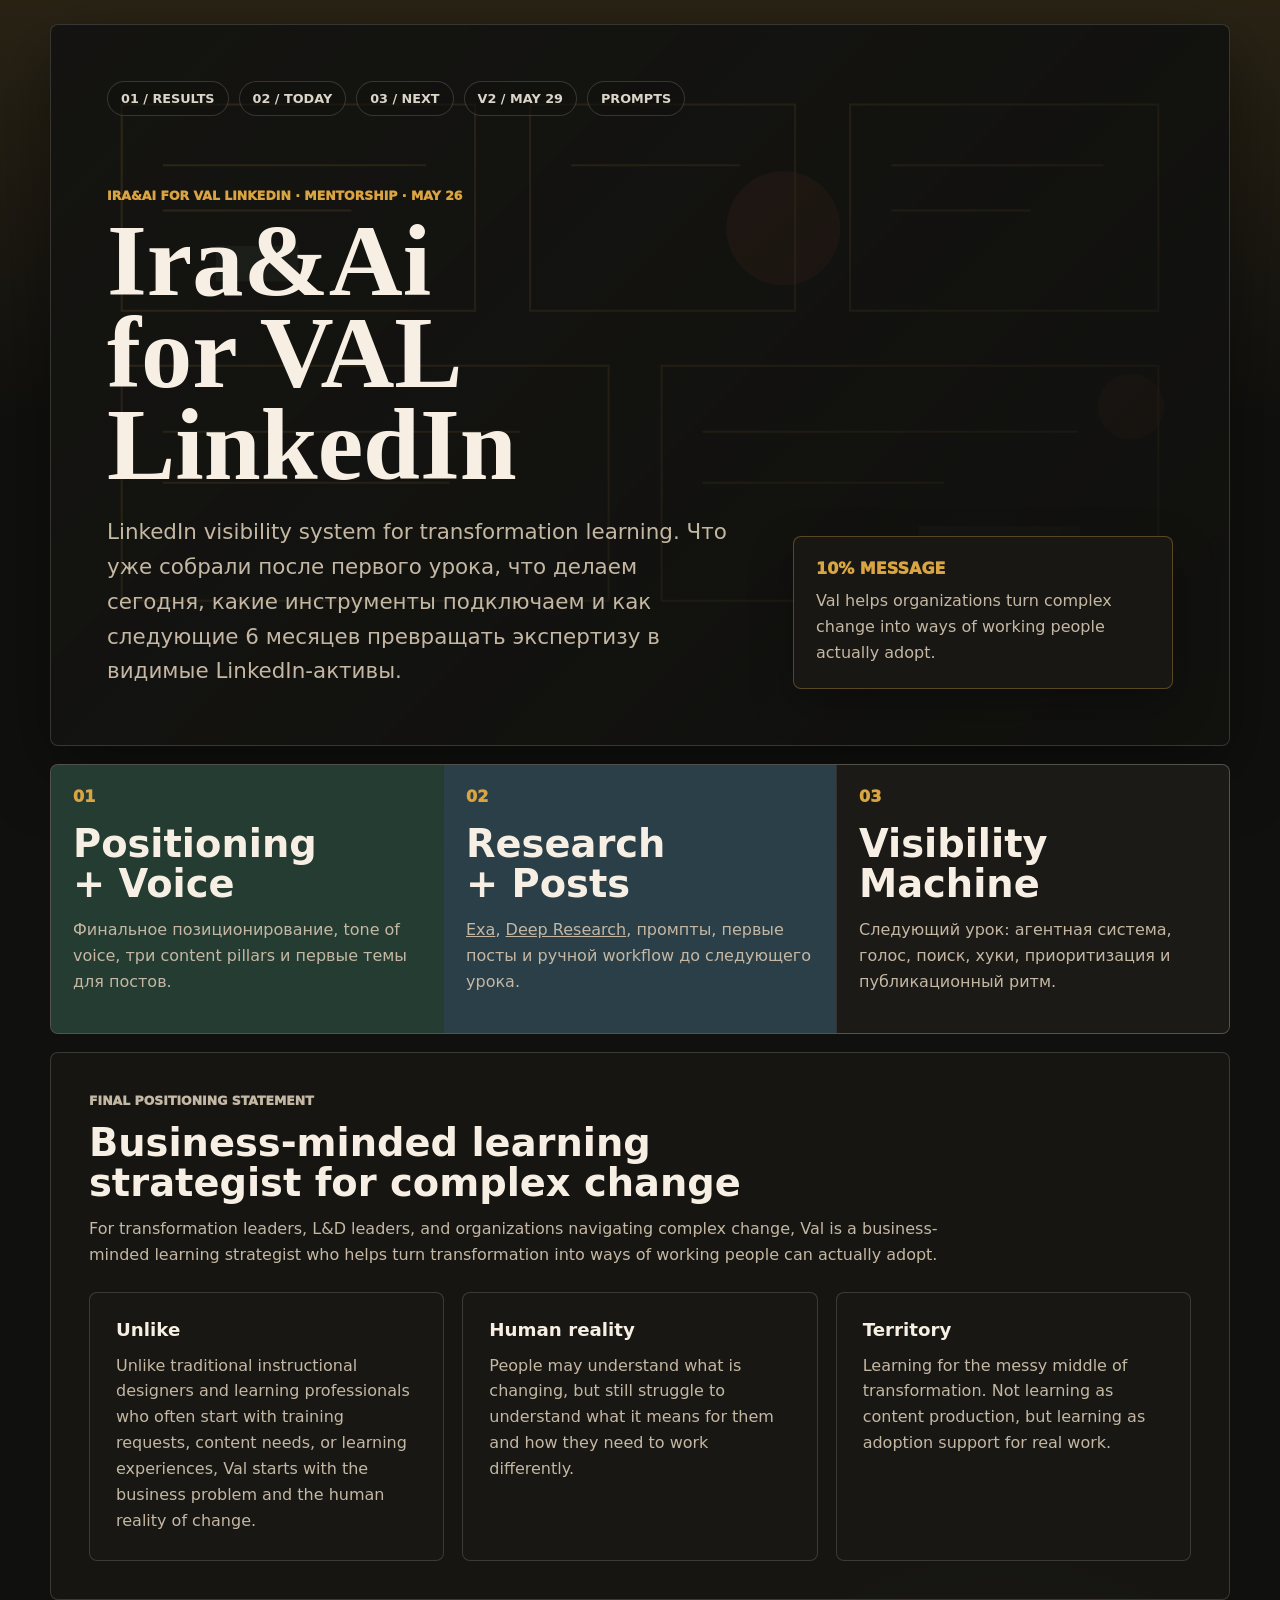
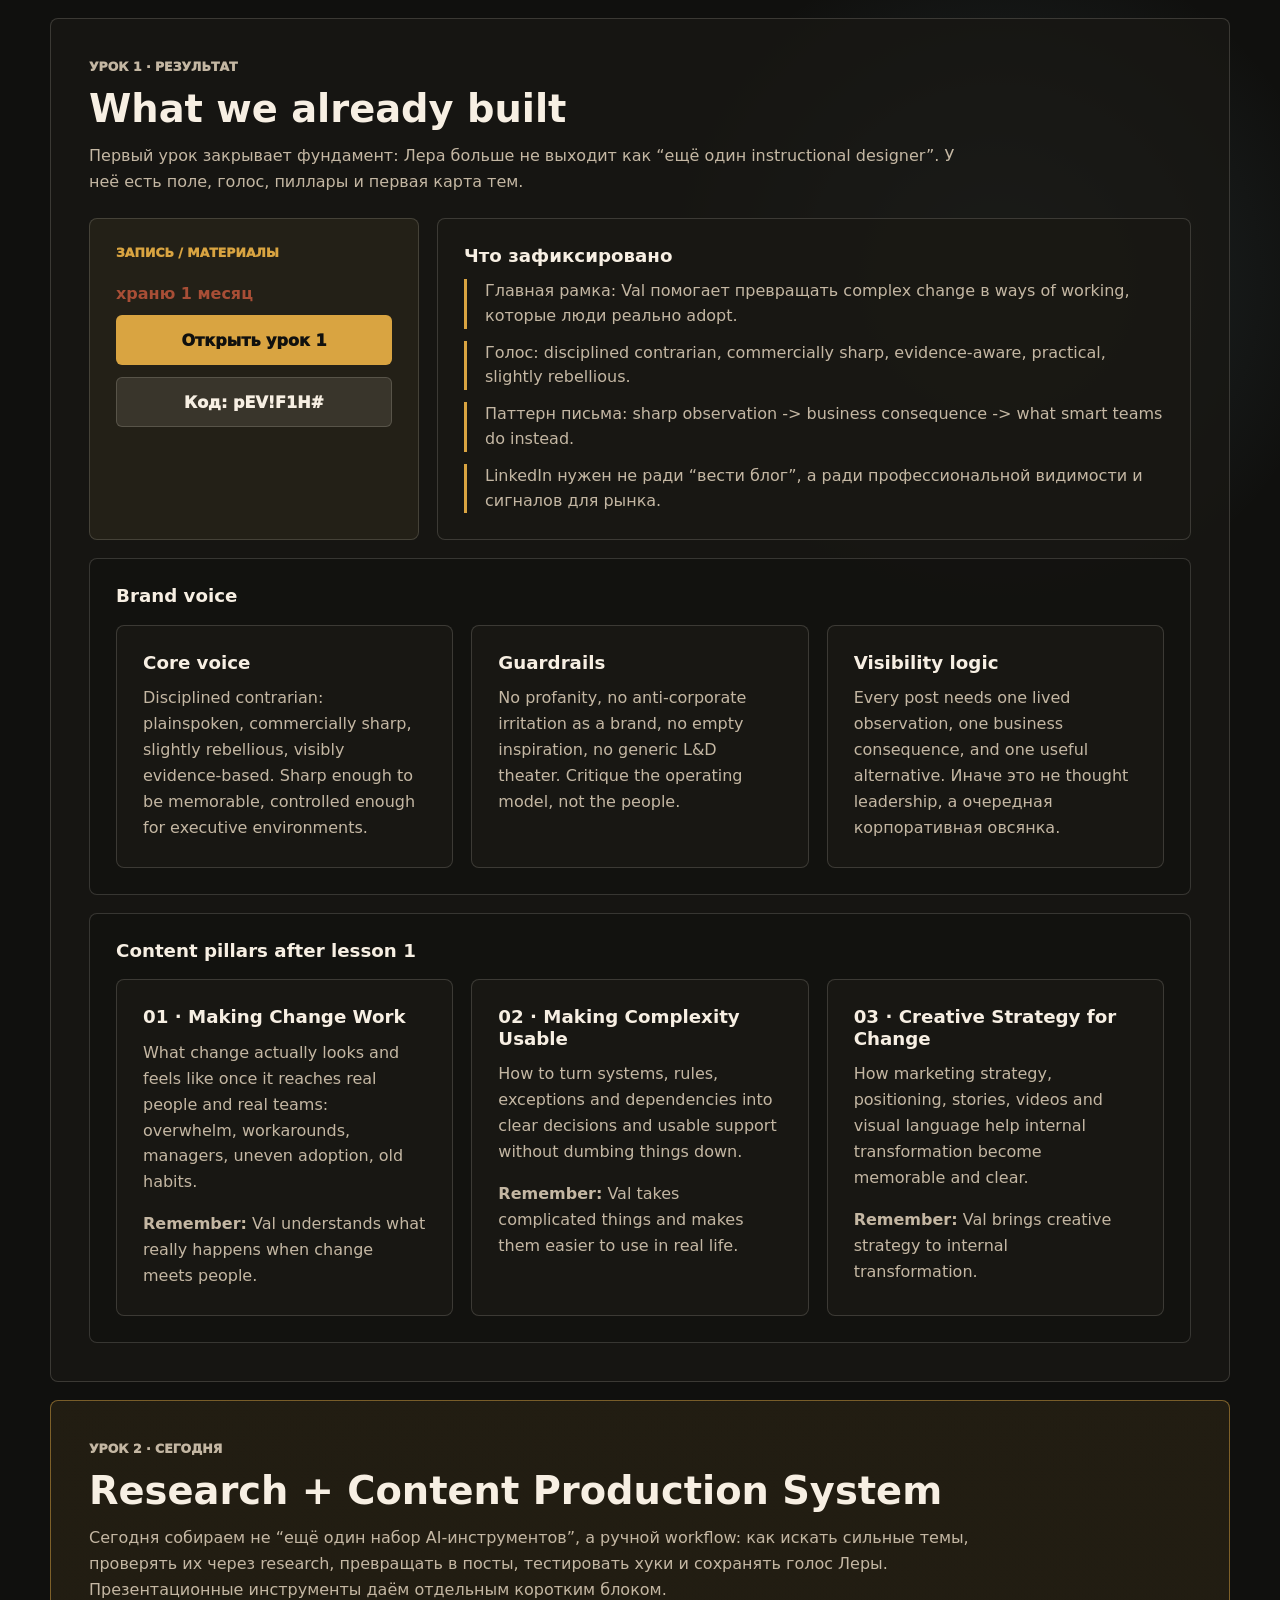
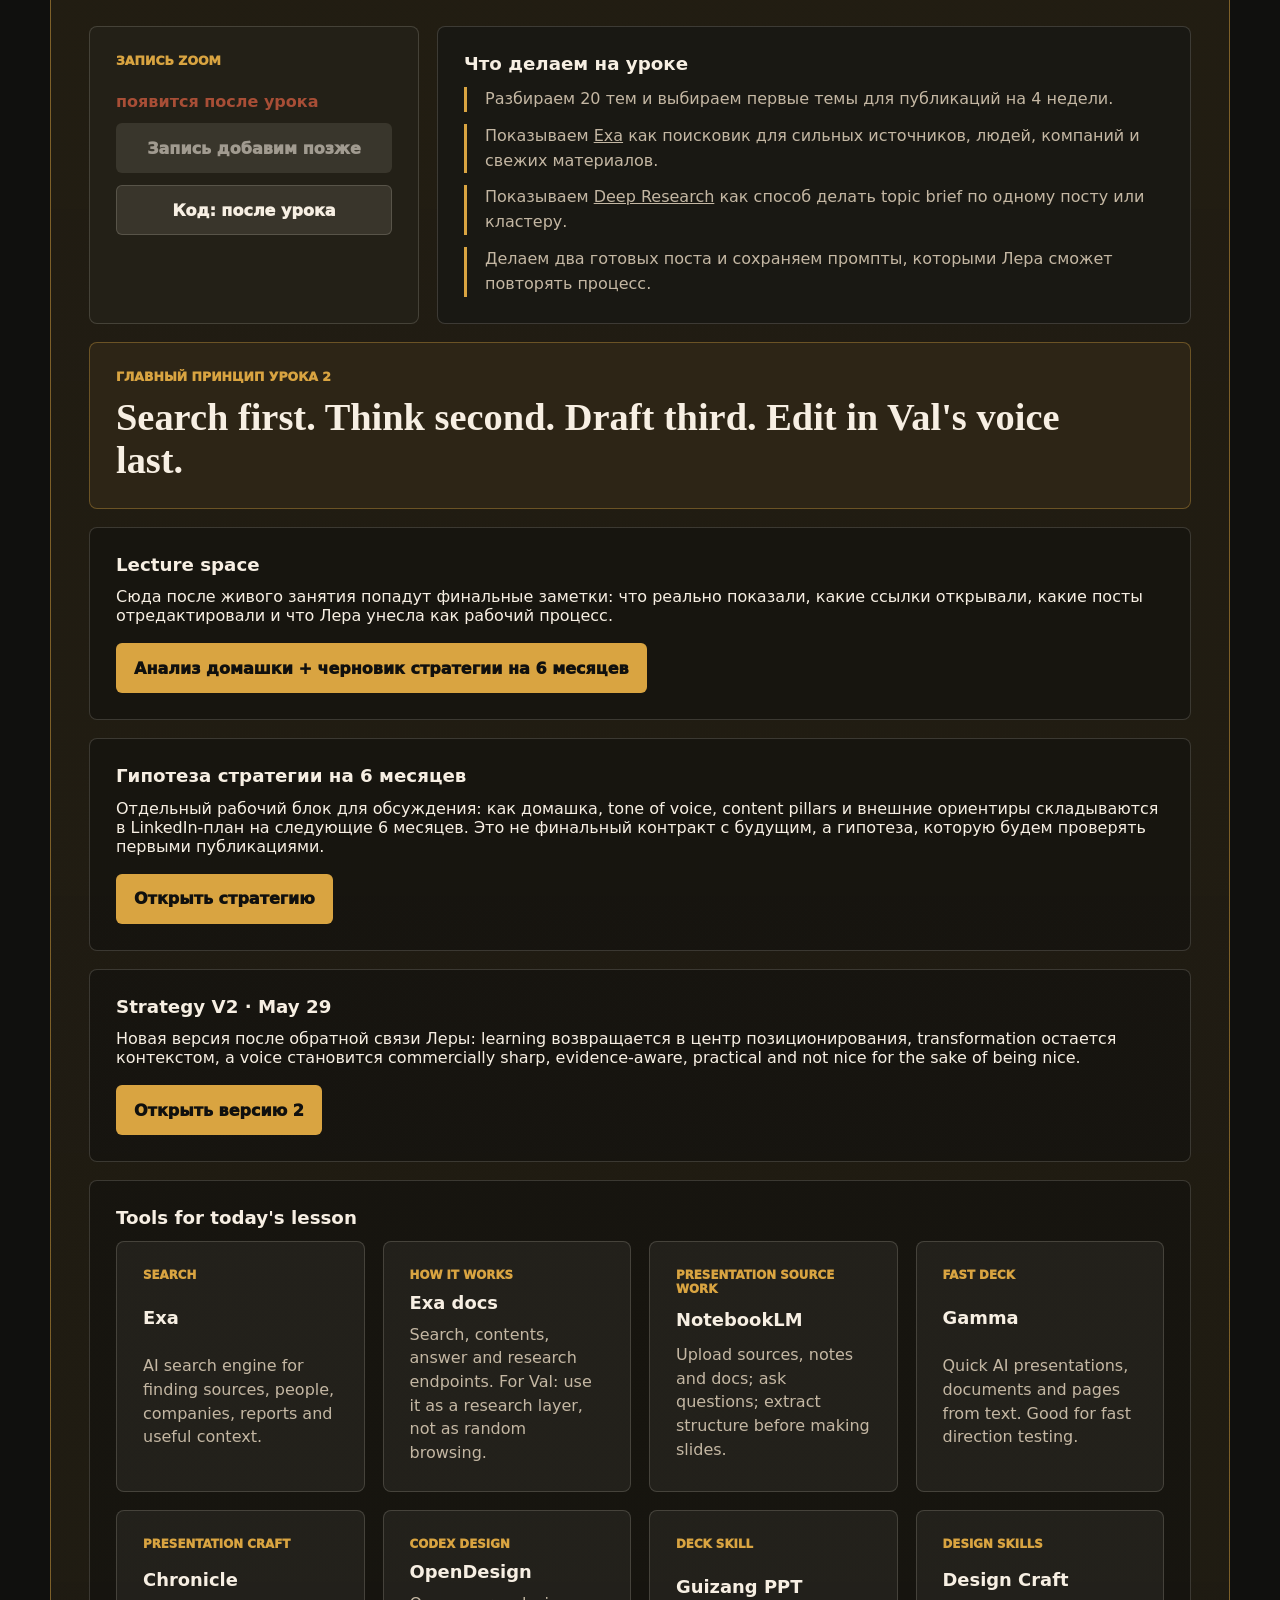
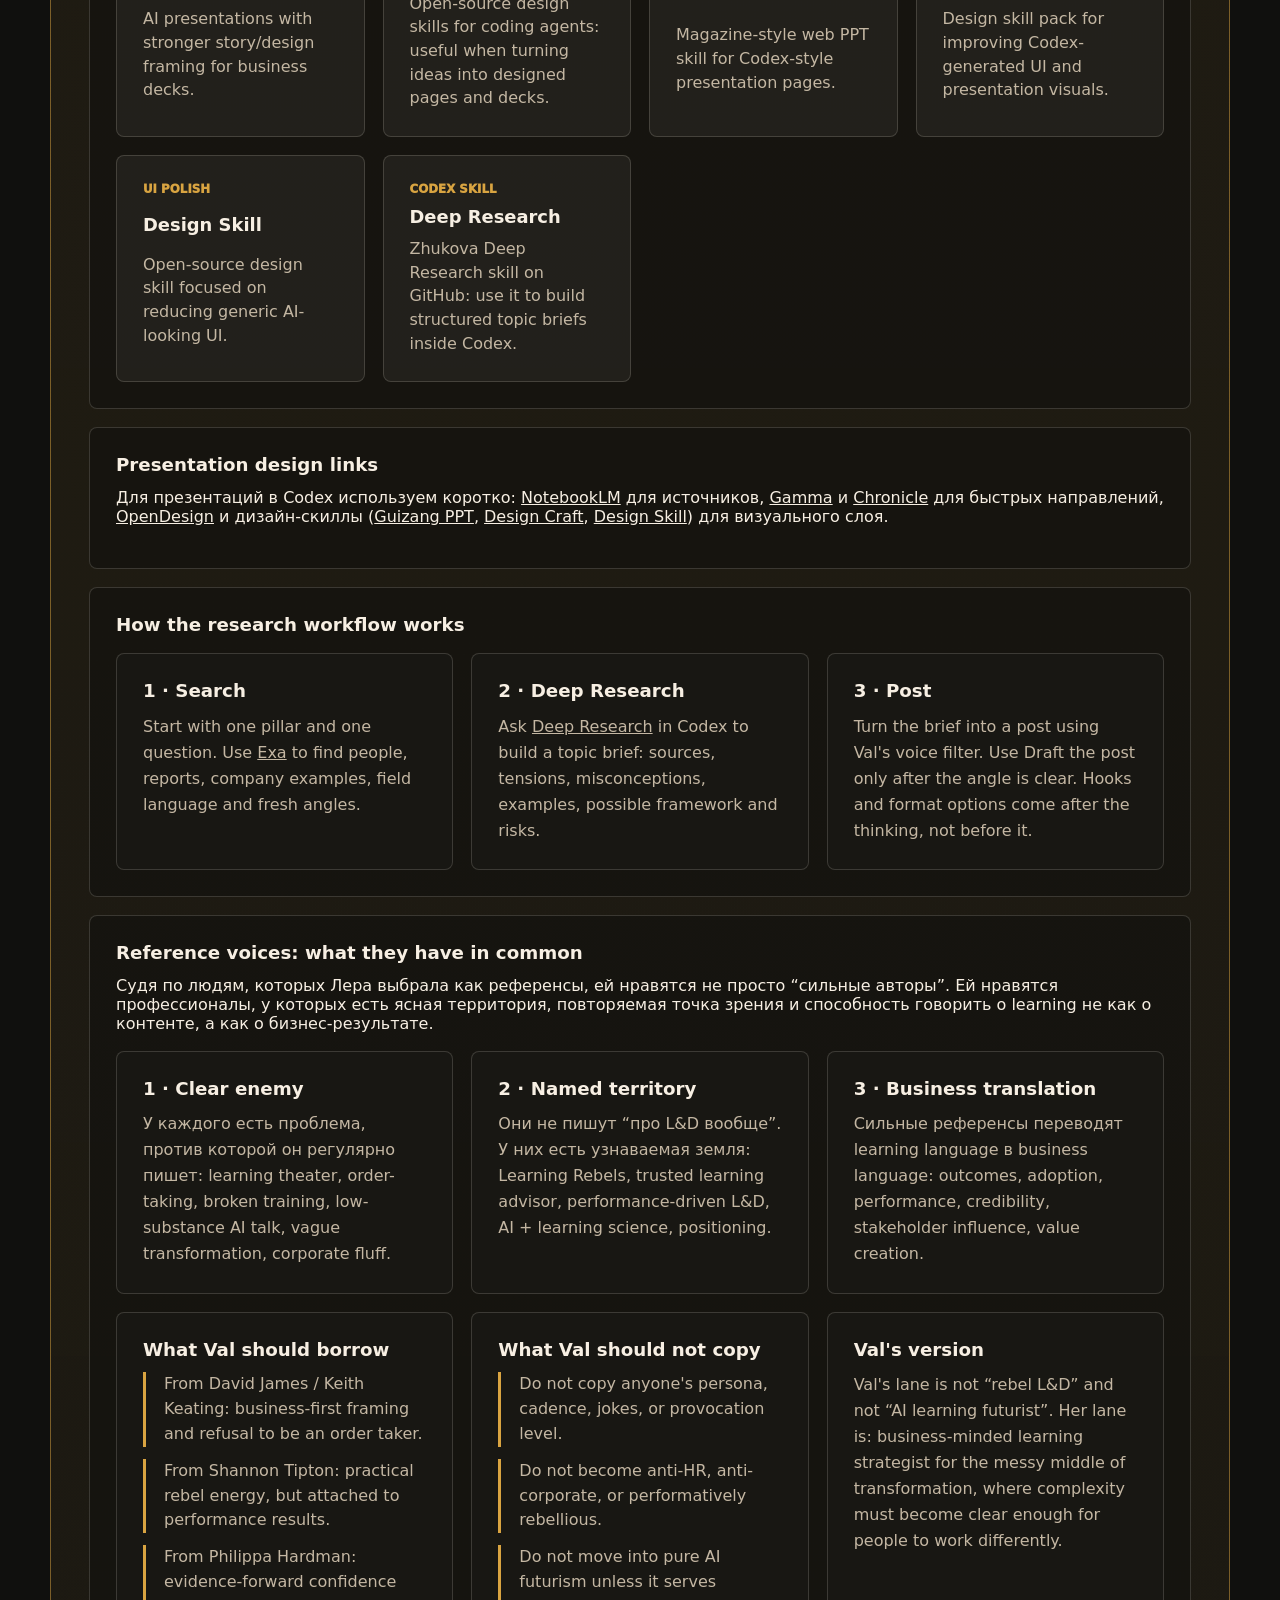
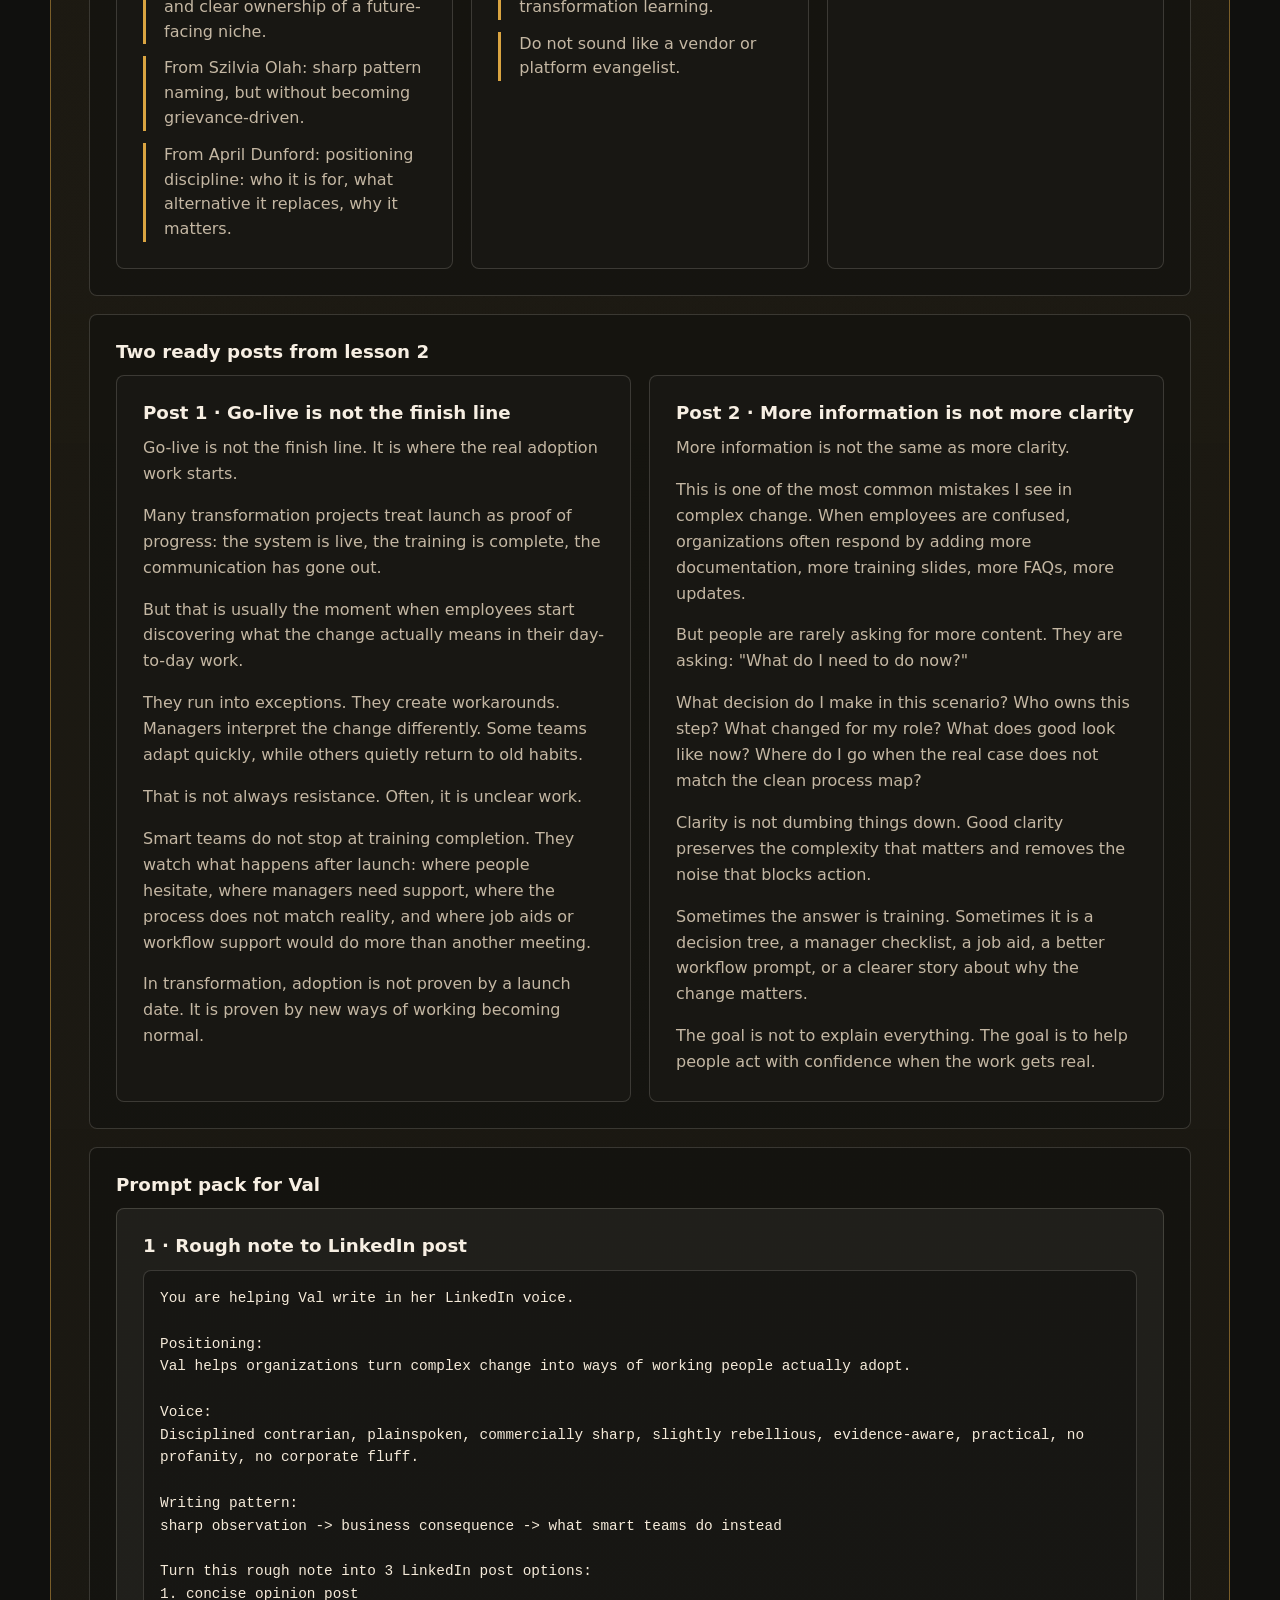
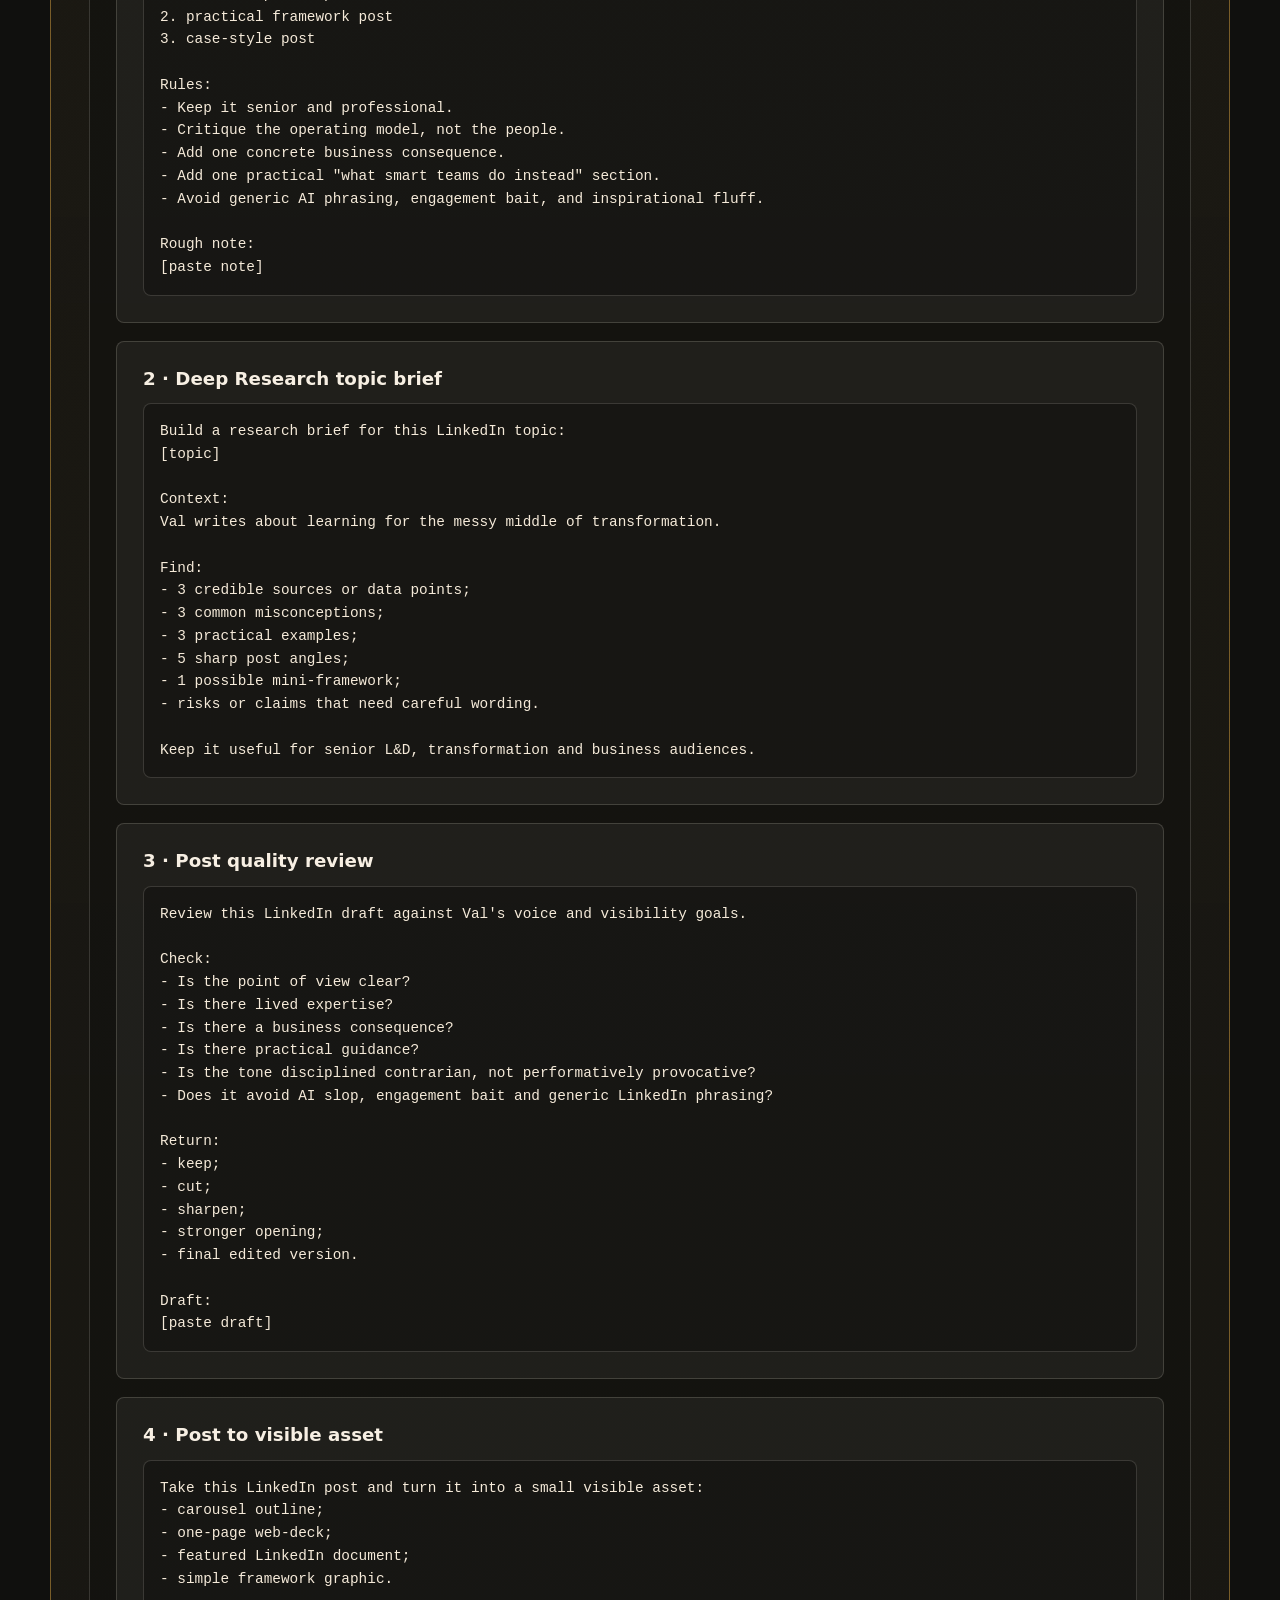
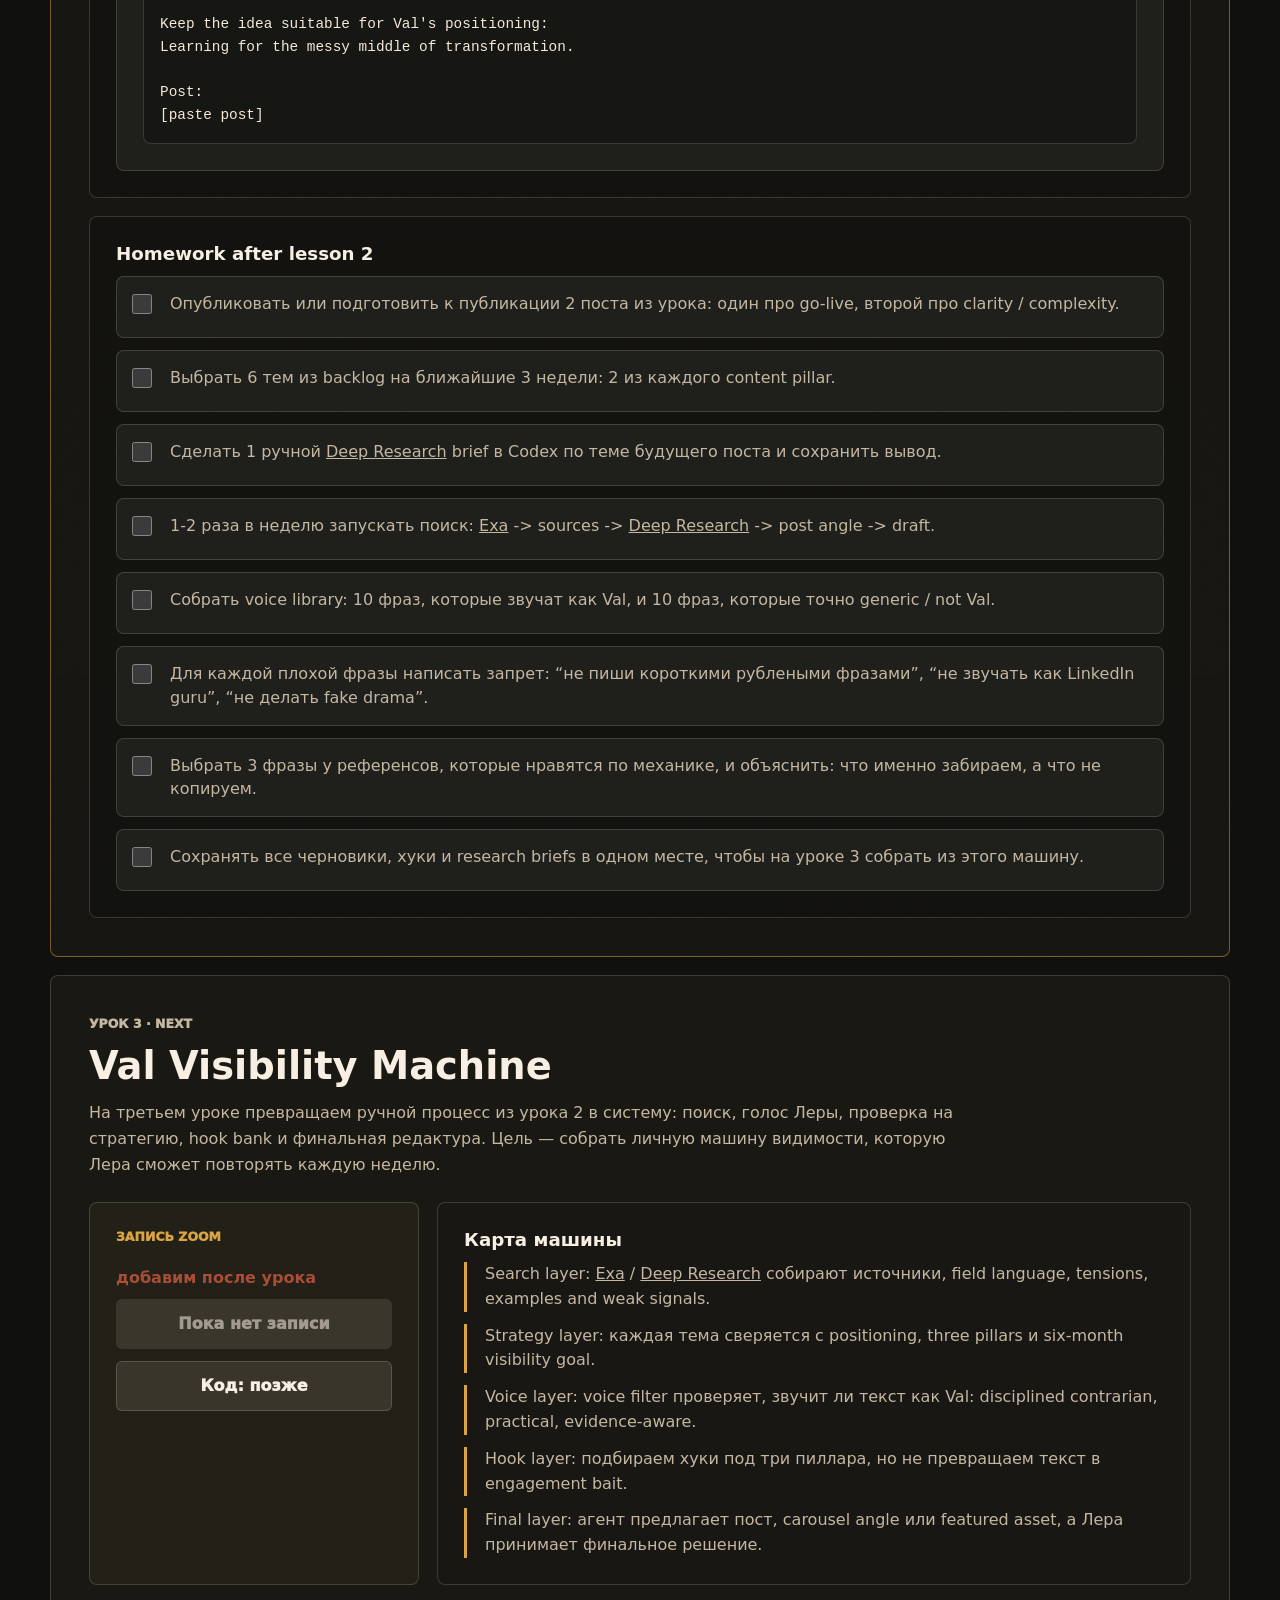
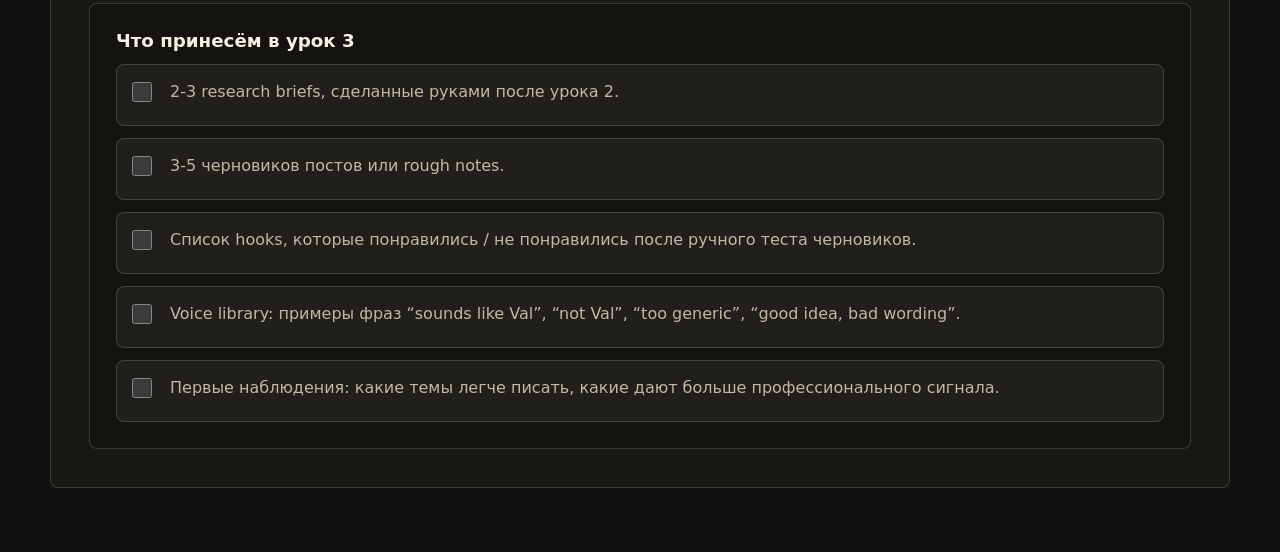
==== index.html @ 343bcc45 "Add Val LinkedIn strategy V2" ====
<!doctype html>
<html lang="ru">
  <head>
    <meta charset="UTF-8" />
    <meta name="viewport" content="width=device-width, initial-scale=1.0" />
    <meta
      name="description"
      content="Ira&amp;Ai for VAL LinkedIn May 26: мини-платформа менторства по LinkedIn visibility, brand voice, research system и AI-постам."
    />
    <title>Ira&amp;Ai for VAL LinkedIn · May 26</title>
    <link rel="stylesheet" href="./styles.css" />
  </head>
  <body>
    <main class="page-shell">
      <header class="portal-hero" id="top">
        <nav class="top-nav" aria-label="Навигация по урокам">
          <a href="#lesson-1">01 / results</a>
          <a href="#lesson-2">02 / today</a>
          <a href="#lesson-3">03 / next</a>
          <a href="./valeria-strategy-v2-2026-05-29.html">v2 / may 29</a>
          <a href="#prompts">prompts</a>
        </nav>

        <div class="hero-grid">
          <div>
            <p class="eyebrow">Ira&amp;Ai for VAL LinkedIn · mentorship · May 26</p>
            <h1>Ira&amp;Ai for VAL LinkedIn</h1>
            <p class="lead">
              LinkedIn visibility system for transformation learning. Что уже
              собрали после первого урока, что делаем сегодня, какие
              инструменты подключаем и как следующие 6 месяцев превращать
              экспертизу в видимые LinkedIn-активы.
            </p>
          </div>

          <aside class="north-star">
            <span>10% message</span>
            <p>
              Val helps organizations turn complex change into ways of working
              people actually adopt.
            </p>
          </aside>
        </div>
      </header>

      <section class="program-map" aria-label="Карта менторства">
        <article class="map-card done">
          <span>01</span>
          <h2>Positioning + Voice</h2>
          <p>Финальное позиционирование, tone of voice, три content pillars и первые темы для постов.</p>
        </article>
        <article class="map-card active">
          <span>02</span>
          <h2>Research + Posts</h2>
          <p><a href="https://exa.ai/" target="_blank" rel="noreferrer">Exa</a>, <a href="https://github.com/tonyazhuuki/deep-research-skill" target="_blank" rel="noreferrer">Deep Research</a>, промпты, первые посты и ручной workflow до следующего урока.</p>
        </article>
        <article class="map-card">
          <span>03</span>
          <h2>Visibility Machine</h2>
          <p>Следующий урок: агентная система, голос, поиск, хуки, приоритизация и публикационный ритм.</p>
        </article>
      </section>

      <section class="lesson" aria-label="Главное позиционирование">
        <div class="lesson-heading">
          <p class="eyebrow">Final positioning statement</p>
          <h2>Business-minded learning strategist for complex change</h2>
          <p>
            For transformation leaders, L&D leaders, and organizations
            navigating complex change, Val is a business-minded learning
            strategist who helps turn transformation into ways of working people
            can actually adopt.
          </p>
        </div>

        <div class="content-grid">
          <article class="lesson-panel compact">
            <h3>Unlike</h3>
            <p>
              Unlike traditional instructional designers and learning
              professionals who often start with training requests, content
              needs, or learning experiences, Val starts with the business
              problem and the human reality of change.
            </p>
          </article>
          <article class="lesson-panel compact">
            <h3>Human reality</h3>
            <p>
              People may understand what is changing, but still struggle to
              understand what it means for them and how they need to work
              differently.
            </p>
          </article>
          <article class="lesson-panel compact">
            <h3>Territory</h3>
            <p>
              Learning for the messy middle of transformation. Not learning as
              content production, but learning as adoption support for real work.
            </p>
          </article>
        </div>
      </section>

      <section class="lesson" id="lesson-1">
        <div class="lesson-heading">
          <p class="eyebrow">Урок 1 · результат</p>
          <h2>What we already built</h2>
          <p>
            Первый урок закрывает фундамент: Лера больше не выходит как “ещё
            один instructional designer”. У неё есть поле, голос, пиллары и
            первая карта тем.
          </p>
        </div>

        <div class="lesson-layout">
          <aside class="record-card">
            <span>Запись / материалы</span>
            <strong>храню 1 месяц</strong>
            <a class="primary-action" href="https://iraai.ru/valeria-linkedin-ai-lesson/" target="_blank" rel="noreferrer">
              Открыть урок 1
            </a>
            <button class="copy-code" type="button" data-code="pEV!F1H#">Код: pEV!F1H#</button>
          </aside>

          <article class="lesson-panel">
            <h3>Что зафиксировано</h3>
            <ul class="clean-list">
              <li>Главная рамка: Val помогает превращать complex change в ways of working, которые люди реально adopt.</li>
              <li>Голос: disciplined contrarian, commercially sharp, evidence-aware, practical, slightly rebellious.</li>
              <li>Паттерн письма: sharp observation -> business consequence -> what smart teams do instead.</li>
              <li>LinkedIn нужен не ради “вести блог”, а ради профессиональной видимости и сигналов для рынка.</li>
            </ul>
          </article>
        </div>

        <div class="homework">
          <h3>Brand voice</h3>
          <div class="content-grid">
            <article class="lesson-panel compact">
              <h3>Core voice</h3>
              <p>
                Disciplined contrarian: plainspoken, commercially sharp,
                slightly rebellious, visibly evidence-based. Sharp enough to be
                memorable, controlled enough for executive environments.
              </p>
            </article>
            <article class="lesson-panel compact">
              <h3>Guardrails</h3>
              <p>
                No profanity, no anti-corporate irritation as a brand, no empty
                inspiration, no generic L&D theater. Critique the operating
                model, not the people.
              </p>
            </article>
            <article class="lesson-panel compact">
              <h3>Visibility logic</h3>
              <p>
                Every post needs one lived observation, one business
                consequence, and one useful alternative. Иначе это не thought
                leadership, а очередная корпоративная овсянка.
              </p>
            </article>
          </div>
        </div>

        <div class="homework">
          <h3>Content pillars after lesson 1</h3>
          <div class="content-grid">
            <article class="lesson-panel compact">
              <h3>01 · Making Change Work</h3>
              <p>
                What change actually looks and feels like once it reaches real
                people and real teams: overwhelm, workarounds, managers,
                uneven adoption, old habits.
              </p>
              <p><strong>Remember:</strong> Val understands what really happens when change meets people.</p>
            </article>

            <article class="lesson-panel compact">
              <h3>02 · Making Complexity Usable</h3>
              <p>
                How to turn systems, rules, exceptions and dependencies into
                clear decisions and usable support without dumbing things down.
              </p>
              <p><strong>Remember:</strong> Val takes complicated things and makes them easier to use in real life.</p>
            </article>

            <article class="lesson-panel compact">
              <h3>03 · Creative Strategy for Change</h3>
              <p>
                How marketing strategy, positioning, stories, videos and visual
                language help internal transformation become memorable and clear.
              </p>
              <p><strong>Remember:</strong> Val brings creative strategy to internal transformation.</p>
            </article>
          </div>
        </div>
      </section>

      <section class="lesson current" id="lesson-2">
        <div class="lesson-heading">
          <p class="eyebrow">Урок 2 · сегодня</p>
          <h2>Research + Content Production System</h2>
          <p>
            Сегодня собираем не “ещё один набор AI-инструментов”, а ручной
            workflow: как искать сильные темы, проверять их через research,
            превращать в посты, тестировать хуки и сохранять голос Леры.
            Презентационные инструменты даём отдельным коротким блоком.
          </p>
        </div>

        <div class="lesson-layout">
          <aside class="record-card muted-card">
            <span>Запись Zoom</span>
            <strong>появится после урока</strong>
            <a class="primary-action disabled" href="#lesson-2" aria-disabled="true">
              Запись добавим позже
            </a>
            <button class="copy-code" type="button" data-code="Запись появится после урока">Код: после урока</button>
          </aside>

          <article class="lesson-panel">
            <h3>Что делаем на уроке</h3>
            <ul class="clean-list">
              <li>Разбираем 20 тем и выбираем первые темы для публикаций на 4 недели.</li>
              <li>Показываем <a href="https://exa.ai/" target="_blank" rel="noreferrer">Exa</a> как поисковик для сильных источников, людей, компаний и свежих материалов.</li>
              <li>Показываем <a href="https://github.com/tonyazhuuki/deep-research-skill" target="_blank" rel="noreferrer">Deep Research</a> как способ делать topic brief по одному посту или кластеру.</li>
                            <li>Делаем два готовых поста и сохраняем промпты, которыми Лера сможет повторять процесс.</li>
            </ul>
          </article>
        </div>

        <div class="quote-band">
          <p>Главный принцип урока 2</p>
          <strong>
            Search first. Think second. Draft third. Edit in Val's voice last.
          </strong>
        </div>

        <div class="homework">
          <h3>Lecture space</h3>
          <p>
            Сюда после живого занятия попадут финальные заметки: что реально
            показали, какие ссылки открывали, какие посты отредактировали и что
            Лера унесла как рабочий процесс.
          </p>
          <a class="primary-action inline-action" href="./valeria-homework-strategy.html">
            Анализ домашки + черновик стратегии на 6 месяцев
          </a>
        </div>

        <div class="homework">
          <h3>Гипотеза стратегии на 6 месяцев</h3>
          <p>
            Отдельный рабочий блок для обсуждения: как домашка, tone of voice,
            content pillars и внешние ориентиры складываются в LinkedIn-план на
            следующие 6 месяцев. Это не финальный контракт с будущим, а
            гипотеза, которую будем проверять первыми публикациями.
          </p>
          <a class="primary-action inline-action" href="./valeria-homework-strategy.html#strategy-draft">
            Открыть стратегию
          </a>
        </div>

        <div class="homework">
          <h3>Strategy V2 · May 29</h3>
          <p>
            Новая версия после обратной связи Леры: learning возвращается в
            центр позиционирования, transformation остается контекстом, а voice
            становится commercially sharp, evidence-aware, practical and not
            nice for the sake of being nice.
          </p>
          <a class="primary-action inline-action" href="./valeria-strategy-v2-2026-05-29.html">
            Открыть версию 2
          </a>
        </div>

        <div class="homework">
          <h3>Tools for today's lesson</h3>
          <div class="tool-grid">
            <a class="tool-card" href="https://exa.ai/" target="_blank" rel="noreferrer">
              <span>Search</span>
              <strong>Exa</strong>
              <p>AI search engine for finding sources, people, companies, reports and useful context.</p>
            </a>
            <a class="tool-card" href="https://docs.exa.ai/" target="_blank" rel="noreferrer">
              <span>How it works</span>
              <strong>Exa docs</strong>
              <p>Search, contents, answer and research endpoints. For Val: use it as a research layer, not as random browsing.</p>
            </a>
            <a class="tool-card" href="https://notebooklm.google/" target="_blank" rel="noreferrer">
              <span>Presentation source work</span>
              <strong>NotebookLM</strong>
              <p>Upload sources, notes and docs; ask questions; extract structure before making slides.</p>
            </a>
            <a class="tool-card" href="https://gamma.app/" target="_blank" rel="noreferrer">
              <span>Fast deck</span>
              <strong>Gamma</strong>
              <p>Quick AI presentations, documents and pages from text. Good for fast direction testing.</p>
            </a>
            <a class="tool-card" href="https://new.chroniclehq.com/" target="_blank" rel="noreferrer">
              <span>Presentation craft</span>
              <strong>Chronicle</strong>
              <p>AI presentations with stronger story/design framing for business decks.</p>
            </a>
            <a class="tool-card" href="https://github.com/manalkaff/opendesign" target="_blank" rel="noreferrer">
              <span>Codex design</span>
              <strong>OpenDesign</strong>
              <p>Open-source design skills for coding agents: useful when turning ideas into designed pages and decks.</p>
            </a>
            <a class="tool-card" href="https://github.com/op7418/guizang-ppt-skill" target="_blank" rel="noreferrer">
              <span>Deck skill</span>
              <strong>Guizang PPT</strong>
              <p>Magazine-style web PPT skill for Codex-style presentation pages.</p>
            </a>
            <a class="tool-card" href="https://github.com/headline-design/design-craft" target="_blank" rel="noreferrer">
              <span>Design skills</span>
              <strong>Design Craft</strong>
              <p>Design skill pack for improving Codex-generated UI and presentation visuals.</p>
            </a>
            <a class="tool-card" href="https://github.com/arjunkshah/design-skill" target="_blank" rel="noreferrer">
              <span>UI polish</span>
              <strong>Design Skill</strong>
              <p>Open-source design skill focused on reducing generic AI-looking UI.</p>
            </a>
            <a class="tool-card" href="https://github.com/tonyazhuuki/deep-research-skill" target="_blank" rel="noreferrer">
              <span>Codex skill</span>
              <strong>Deep Research</strong>
              <p>Zhukova Deep Research skill on GitHub: use it to build structured topic briefs inside Codex.</p>
            </a>
          </div>
        </div>

        <div class="homework">
          <h3>Presentation design links</h3>
          <p>
            Для презентаций в Codex используем коротко: <a href="https://notebooklm.google/" target="_blank" rel="noreferrer">NotebookLM</a>
            для источников, <a href="https://gamma.app/" target="_blank" rel="noreferrer">Gamma</a> и
            <a href="https://new.chroniclehq.com/" target="_blank" rel="noreferrer">Chronicle</a> для быстрых направлений,
            <a href="https://github.com/manalkaff/opendesign" target="_blank" rel="noreferrer">OpenDesign</a> и дизайн-скиллы
            (<a href="https://github.com/op7418/guizang-ppt-skill" target="_blank" rel="noreferrer">Guizang PPT</a>,
            <a href="https://github.com/headline-design/design-craft" target="_blank" rel="noreferrer">Design Craft</a>,
            <a href="https://github.com/arjunkshah/design-skill" target="_blank" rel="noreferrer">Design Skill</a>)
            для визуального слоя.
          </p>
        </div>

        <div class="homework">
          <h3>How the research workflow works</h3>
          <div class="content-grid">
            <article class="lesson-panel compact">
              <h3>1 · Search</h3>
              <p>
                Start with one pillar and one question. Use <a href="https://exa.ai/" target="_blank" rel="noreferrer">Exa</a> to find people,
                reports, company examples, field language and fresh angles.
              </p>
            </article>
            <article class="lesson-panel compact">
              <h3>2 · Deep Research</h3>
              <p>
                Ask <a href="https://github.com/tonyazhuuki/deep-research-skill" target="_blank" rel="noreferrer">Deep Research</a> in Codex to build a topic brief: sources, tensions,
                misconceptions, examples, possible framework and risks.
              </p>
            </article>
            <article class="lesson-panel compact">
              <h3>3 · Post</h3>
              <p>
                Turn the brief into a post using Val's voice filter. Use
                Draft the post only after the angle is clear. Hooks and
                format options come after the thinking, not before it.
              </p>
            </article>
          </div>
        </div>

        <div class="homework">
          <h3>Reference voices: what they have in common</h3>
          <p>
            Судя по людям, которых Лера выбрала как референсы, ей нравятся не
            просто “сильные авторы”. Ей нравятся профессионалы, у которых есть
            ясная территория, повторяемая точка зрения и способность говорить о
            learning не как о контенте, а как о бизнес-результате.
          </p>
          <div class="content-grid">
            <article class="lesson-panel compact">
              <h3>1 · Clear enemy</h3>
              <p>
                У каждого есть проблема, против которой он регулярно пишет:
                learning theater, order-taking, broken training, low-substance
                AI talk, vague transformation, corporate fluff.
              </p>
            </article>
            <article class="lesson-panel compact">
              <h3>2 · Named territory</h3>
              <p>
                Они не пишут “про L&D вообще”. У них есть узнаваемая земля:
                Learning Rebels, trusted learning advisor, performance-driven
                L&D, AI + learning science, positioning.
              </p>
            </article>
            <article class="lesson-panel compact">
              <h3>3 · Business translation</h3>
              <p>
                Сильные референсы переводят learning language в business
                language: outcomes, adoption, performance, credibility,
                stakeholder influence, value creation.
              </p>
            </article>
          </div>

          <div class="content-grid">
            <article class="lesson-panel compact">
              <h3>What Val should borrow</h3>
              <ul class="clean-list">
                <li>From David James / Keith Keating: business-first framing and refusal to be an order taker.</li>
                <li>From Shannon Tipton: practical rebel energy, but attached to performance results.</li>
                <li>From Philippa Hardman: evidence-forward confidence and clear ownership of a future-facing niche.</li>
                <li>From Szilvia Olah: sharp pattern naming, but without becoming grievance-driven.</li>
                <li>From April Dunford: positioning discipline: who it is for, what alternative it replaces, why it matters.</li>
              </ul>
            </article>
            <article class="lesson-panel compact">
              <h3>What Val should not copy</h3>
              <ul class="clean-list">
                <li>Do not copy anyone's persona, cadence, jokes, or provocation level.</li>
                <li>Do not become anti-HR, anti-corporate, or performatively rebellious.</li>
                <li>Do not move into pure AI futurism unless it serves transformation learning.</li>
                <li>Do not sound like a vendor or platform evangelist.</li>
              </ul>
            </article>
            <article class="lesson-panel compact">
              <h3>Val's version</h3>
              <p>
                Val's lane is not “rebel L&D” and not “AI learning futurist”.
                Her lane is: business-minded learning strategist for the messy
                middle of transformation, where complexity must become clear
                enough for people to work differently.
              </p>
            </article>
          </div>
        </div>

        <div class="homework">
          <h3>Two ready posts from lesson 2</h3>
          <div class="post-grid">
            <article class="lesson-panel">
              <h3>Post 1 · Go-live is not the finish line</h3>
              <p>
                Go-live is not the finish line. It is where the real adoption
                work starts.
              </p>
              <p>
                Many transformation projects treat launch as proof of progress:
                the system is live, the training is complete, the communication
                has gone out.
              </p>
              <p>
                But that is usually the moment when employees start discovering
                what the change actually means in their day-to-day work.
              </p>
              <p>
                They run into exceptions. They create workarounds. Managers
                interpret the change differently. Some teams adapt quickly,
                while others quietly return to old habits.
              </p>
              <p>
                That is not always resistance. Often, it is unclear work.
              </p>
              <p>
                Smart teams do not stop at training completion. They watch what
                happens after launch: where people hesitate, where managers need
                support, where the process does not match reality, and where
                job aids or workflow support would do more than another meeting.
              </p>
              <p>
                In transformation, adoption is not proven by a launch date. It
                is proven by new ways of working becoming normal.
              </p>
            </article>

            <article class="lesson-panel">
              <h3>Post 2 · More information is not more clarity</h3>
              <p>
                More information is not the same as more clarity.
              </p>
              <p>
                This is one of the most common mistakes I see in complex change.
                When employees are confused, organizations often respond by
                adding more documentation, more training slides, more FAQs, more
                updates.
              </p>
              <p>
                But people are rarely asking for more content. They are asking:
                "What do I need to do now?"
              </p>
              <p>
                What decision do I make in this scenario? Who owns this step?
                What changed for my role? What does good look like now? Where do
                I go when the real case does not match the clean process map?
              </p>
              <p>
                Clarity is not dumbing things down. Good clarity preserves the
                complexity that matters and removes the noise that blocks action.
              </p>
              <p>
                Sometimes the answer is training. Sometimes it is a decision
                tree, a manager checklist, a job aid, a better workflow prompt,
                or a clearer story about why the change matters.
              </p>
              <p>
                The goal is not to explain everything. The goal is to help
                people act with confidence when the work gets real.
              </p>
            </article>
          </div>
        </div>

        <div class="homework" id="prompts">
          <h3>Prompt pack for Val</h3>
          <div class="prompt-list">
            <article class="prompt-card">
              <h3>1 · Rough note to LinkedIn post</h3>
              <pre><code>You are helping Val write in her LinkedIn voice.

Positioning:
Val helps organizations turn complex change into ways of working people actually adopt.

Voice:
Disciplined contrarian, plainspoken, commercially sharp, slightly rebellious, evidence-aware, practical, no profanity, no corporate fluff.

Writing pattern:
sharp observation -> business consequence -> what smart teams do instead

Turn this rough note into 3 LinkedIn post options:
1. concise opinion post
2. practical framework post
3. case-style post

Rules:
- Keep it senior and professional.
- Critique the operating model, not the people.
- Add one concrete business consequence.
- Add one practical "what smart teams do instead" section.
- Avoid generic AI phrasing, engagement bait, and inspirational fluff.

Rough note:
[paste note]</code></pre>
            </article>

            <article class="prompt-card">
              <h3>2 · Deep Research topic brief</h3>
              <pre><code>Build a research brief for this LinkedIn topic:
[topic]

Context:
Val writes about learning for the messy middle of transformation.

Find:
- 3 credible sources or data points;
- 3 common misconceptions;
- 3 practical examples;
- 5 sharp post angles;
- 1 possible mini-framework;
- risks or claims that need careful wording.

Keep it useful for senior L&D, transformation and business audiences.</code></pre>
            </article>

            <article class="prompt-card">
              <h3>3 · Post quality review</h3>
              <pre><code>Review this LinkedIn draft against Val's voice and visibility goals.

Check:
- Is the point of view clear?
- Is there lived expertise?
- Is there a business consequence?
- Is there practical guidance?
- Is the tone disciplined contrarian, not performatively provocative?
- Does it avoid AI slop, engagement bait and generic LinkedIn phrasing?

Return:
- keep;
- cut;
- sharpen;
- stronger opening;
- final edited version.

Draft:
[paste draft]</code></pre>
            </article>

            <article class="prompt-card">
              <h3>4 · Post to visible asset</h3>
              <pre><code>Take this LinkedIn post and turn it into a small visible asset:
- carousel outline;
- one-page web-deck;
- featured LinkedIn document;
- simple framework graphic.

Keep the idea suitable for Val's positioning:
Learning for the messy middle of transformation.

Post:
[paste post]</code></pre>
            </article>
          </div>
        </div>

        <div class="homework">
          <h3>Homework after lesson 2</h3>
          <div class="task-list">
            <label class="task-item"><input type="checkbox" /><span>Опубликовать или подготовить к публикации 2 поста из урока: один про go-live, второй про clarity / complexity.</span></label>
            <label class="task-item"><input type="checkbox" /><span>Выбрать 6 тем из backlog на ближайшие 3 недели: 2 из каждого content pillar.</span></label>
            <label class="task-item"><input type="checkbox" /><span>Сделать 1 ручной <a href="https://github.com/tonyazhuuki/deep-research-skill" target="_blank" rel="noreferrer">Deep Research</a> brief в Codex по теме будущего поста и сохранить вывод.</span></label>
            <label class="task-item"><input type="checkbox" /><span>1-2 раза в неделю запускать поиск: <a href="https://exa.ai/" target="_blank" rel="noreferrer">Exa</a> -> sources -> <a href="https://github.com/tonyazhuuki/deep-research-skill" target="_blank" rel="noreferrer">Deep Research</a> -> post angle -> draft.</span></label>
            <label class="task-item"><input type="checkbox" /><span>Собрать voice library: 10 фраз, которые звучат как Val, и 10 фраз, которые точно generic / not Val.</span></label>
            <label class="task-item"><input type="checkbox" /><span>Для каждой плохой фразы написать запрет: “не пиши короткими рублеными фразами”, “не звучать как LinkedIn guru”, “не делать fake drama”.</span></label>
            <label class="task-item"><input type="checkbox" /><span>Выбрать 3 фразы у референсов, которые нравятся по механике, и объяснить: что именно забираем, а что не копируем.</span></label>
            <label class="task-item"><input type="checkbox" /><span>Сохранять все черновики, хуки и research briefs в одном месте, чтобы на уроке 3 собрать из этого машину.</span></label>
          </div>
        </div>
      </section>

      <section class="lesson upcoming" id="lesson-3">
        <div class="lesson-heading">
          <p class="eyebrow">Урок 3 · next</p>
          <h2>Val Visibility Machine</h2>
          <p>
            На третьем уроке превращаем ручной процесс из урока 2 в систему:
            поиск, голос Леры, проверка на стратегию, hook bank и финальная
            редактура. Цель — собрать личную машину видимости, которую Лера
            сможет повторять каждую неделю.
          </p>
        </div>

        <div class="lesson-layout">
          <aside class="record-card muted-card">
            <span>Запись Zoom</span>
            <strong>добавим после урока</strong>
            <a class="primary-action disabled" href="#top" aria-disabled="true">Пока нет записи</a>
            <button class="copy-code" type="button" data-code="Будет после урока">Код: позже</button>
          </aside>

          <article class="lesson-panel">
            <h3>Карта машины</h3>
            <ul class="clean-list">
              <li>Search layer: <a href="https://exa.ai/" target="_blank" rel="noreferrer">Exa</a> / <a href="https://github.com/tonyazhuuki/deep-research-skill" target="_blank" rel="noreferrer">Deep Research</a> собирают источники, field language, tensions, examples and weak signals.</li>
              <li>Strategy layer: каждая тема сверяется с positioning, three pillars и six-month visibility goal.</li>
              <li>Voice layer: voice filter проверяет, звучит ли текст как Val: disciplined contrarian, practical, evidence-aware.</li>
              <li>Hook layer: подбираем хуки под три пиллара, но не превращаем текст в engagement bait.</li>
              <li>Final layer: агент предлагает пост, carousel angle или featured asset, а Лера принимает финальное решение.</li>
            </ul>
          </article>
        </div>

        <div class="homework">
          <h3>Что принесём в урок 3</h3>
          <div class="task-list">
            <label class="task-item"><input type="checkbox" /><span>2-3 research briefs, сделанные руками после урока 2.</span></label>
            <label class="task-item"><input type="checkbox" /><span>3-5 черновиков постов или rough notes.</span></label>
            <label class="task-item"><input type="checkbox" /><span>Список hooks, которые понравились / не понравились после ручного теста черновиков.</span></label>
            <label class="task-item"><input type="checkbox" /><span>Voice library: примеры фраз “sounds like Val”, “not Val”, “too generic”, “good idea, bad wording”.</span></label>
            <label class="task-item"><input type="checkbox" /><span>Первые наблюдения: какие темы легче писать, какие дают больше профессионального сигнала.</span></label>
          </div>
        </div>
      </section>
    </main>

    <div class="toast" role="status" aria-live="polite"></div>
    <script src="./script.js"></script>
  </body>
</html>
---- styles.css ----
:root {
  color-scheme: dark;
  --ink: #f7efe3;
  --muted: #c4b7a3;
  --paper: #10100e;
  --panel: #191814;
  --panel-2: #232017;
  --line: rgba(247, 239, 227, 0.16);
  --gold: #d9a441;
  --rust: #a84e36;
  --sage: #7f9a80;
  --blue: #6f9fb6;
  --shadow: 0 24px 70px rgba(0, 0, 0, 0.38);
}

* {
  box-sizing: border-box;
}

html {
  scroll-behavior: smooth;
}

body {
  margin: 0;
  min-height: 100vh;
  overflow-x: hidden;
  color: var(--ink);
  background:
    linear-gradient(180deg, rgba(217, 164, 65, 0.13), transparent 420px),
    radial-gradient(circle at 78% 16%, rgba(111, 159, 182, 0.18), transparent 340px),
    var(--paper);
  font-family:
    Inter, ui-sans-serif, system-ui, -apple-system, BlinkMacSystemFont, "Segoe UI",
    sans-serif;
}

a,
button,
input {
  font: inherit;
}

a {
  color: inherit;
}

.page-shell {
  width: min(1180px, calc(100% - 32px));
  margin: 0 auto;
  padding: 24px 0 64px;
}

.portal-hero,
.lesson,
.program-map {
  border: 1px solid var(--line);
  border-radius: 8px;
}

.portal-hero {
  min-height: min(720px, calc(100vh - 48px));
  display: flex;
  flex-direction: column;
  justify-content: space-between;
  gap: 72px;
  padding: clamp(22px, 5vw, 56px);
  background:
    linear-gradient(135deg, rgba(16, 16, 14, 0.56), rgba(16, 16, 14, 0.94)),
    url("data:image/svg+xml,%3Csvg width='1200' height='760' viewBox='0 0 1200 760' xmlns='http://www.w3.org/2000/svg'%3E%3Crect width='1200' height='760' fill='%23191814'/%3E%3Cg fill='none' stroke='%23d9a441' stroke-width='2' opacity='.34'%3E%3Cpath d='M72 94h360v210H72zM488 94h270v210H488zM814 94h314v210H814zM72 360h496v240H72zM622 360h506v240H622z'/%3E%3Cpath d='M114 156h268M114 202h192M530 156h172M856 156h216M856 202h142M114 428h364M114 480h292M664 428h382M664 480h246'/%3E%3C/g%3E%3Cg fill='%237f9a80' opacity='.22'%3E%3Crect x='884' y='524' width='164' height='74'/%3E%3Crect x='168' y='238' width='84' height='36'/%3E%3C/g%3E%3Cg fill='%23a84e36' opacity='.28'%3E%3Ccircle cx='746' cy='220' r='58'/%3E%3Ccircle cx='1100' cy='402' r='34'/%3E%3C/g%3E%3C/svg%3E");
  background-position: center;
  background-size: cover;
  box-shadow: var(--shadow);
}

.top-nav {
  display: flex;
  flex-wrap: wrap;
  gap: 10px;
}

.top-nav a,
.hero-meta span {
  padding: 9px 13px;
  border: 1px solid var(--line);
  border-radius: 999px;
  color: rgba(247, 239, 227, 0.88);
  background: rgba(16, 16, 14, 0.58);
  font-size: 0.8rem;
  font-weight: 900;
  text-decoration: none;
  text-transform: uppercase;
}

.hero-grid {
  display: grid;
  grid-template-columns: minmax(0, 1fr) minmax(280px, 380px);
  gap: clamp(28px, 5vw, 72px);
  align-items: end;
}

.hero-grid > * {
  min-width: 0;
}

h1,
h2,
h3,
p {
  margin-top: 0;
}

h1 {
  max-width: 900px;
  margin-bottom: 24px;
  font-family: Georgia, "Times New Roman", serif;
  font-size: clamp(3.1rem, 8vw, 7.7rem);
  line-height: 0.9;
  letter-spacing: 0;
  text-wrap: balance;
  overflow-wrap: break-word;
}

h2 {
  margin-bottom: 14px;
  font-size: clamp(1.7rem, 3vw, 2.7rem);
  line-height: 1.03;
  letter-spacing: 0;
  text-wrap: balance;
}

h3 {
  margin-bottom: 12px;
  font-size: 1.14rem;
  line-height: 1.18;
}

.lead,
.lesson-heading p,
.map-card p,
.lesson-panel p,
.north-star p {
  color: var(--muted);
  line-height: 1.62;
}

.lead {
  max-width: 760px;
  margin-bottom: 0;
  font-size: clamp(1.08rem, 1.8vw, 1.34rem);
}

.eyebrow,
.record-card span,
.quote-band p {
  margin-bottom: 12px;
  color: var(--gold);
  font-size: 0.78rem;
  font-weight: 950;
  letter-spacing: 0;
  text-transform: uppercase;
}

.north-star,
.map-card,
.record-card,
.lesson-panel,
.homework,
.quote-band {
  border: 1px solid var(--line);
  border-radius: 8px;
  background: rgba(25, 24, 20, 0.92);
}

.north-star {
  padding: 22px;
  border-color: rgba(217, 164, 65, 0.34);
  box-shadow: 0 16px 44px rgba(0, 0, 0, 0.28);
}

.north-star span {
  display: block;
  margin-bottom: 10px;
  color: var(--gold);
  font-weight: 950;
  text-transform: uppercase;
}

.north-star p:last-child,
.lesson-heading p:last-child,
.lesson-panel p:last-child {
  margin-bottom: 0;
}

.program-map {
  display: grid;
  grid-template-columns: repeat(3, 1fr);
  gap: 1px;
  margin-top: 18px;
  overflow: hidden;
  background: var(--line);
}

.map-card {
  min-height: 170px;
  padding: 22px;
  border: 0;
  border-radius: 0;
}

.map-card span {
  display: inline-block;
  margin-bottom: 18px;
  color: var(--gold);
  font-weight: 950;
}

.map-card.active {
  background: #2b3f48;
}

.map-card.done {
  background: #253c32;
}

.lesson {
  margin-top: 18px;
  padding: clamp(22px, 4vw, 38px);
  background: rgba(25, 24, 20, 0.78);
}

.lesson.current {
  border-color: rgba(217, 164, 65, 0.5);
  background: linear-gradient(180deg, rgba(217, 164, 65, 0.09), rgba(25, 24, 20, 0.78));
}

.lesson.upcoming {
  background: rgba(35, 32, 23, 0.58);
}

.lesson-heading {
  max-width: 900px;
  margin-bottom: 24px;
}

.lesson-layout,
.content-grid,
.tool-grid,
.post-grid,
.prompt-list {
  display: grid;
  gap: 18px;
}

.lesson-layout {
  grid-template-columns: minmax(250px, 330px) minmax(0, 1fr);
  align-items: stretch;
}

.content-grid {
  grid-template-columns: repeat(3, 1fr);
  margin-top: 18px;
}

.tool-grid {
  grid-template-columns: repeat(4, 1fr);
}

.post-grid {
  grid-template-columns: repeat(2, 1fr);
}

.prompt-list {
  grid-template-columns: 1fr;
}

.record-card,
.lesson-panel,
.homework,
.quote-band,
.tool-card,
.prompt-card {
  padding: clamp(18px, 3vw, 26px);
}

.record-card {
  display: grid;
  align-content: start;
  gap: 12px;
  background: var(--panel-2);
}

.record-card strong {
  color: var(--rust);
}

.primary-action,
.copy-code {
  min-height: 50px;
  display: grid;
  place-items: center;
  border-radius: 6px;
  font-weight: 950;
}

.tool-card,
.prompt-card {
  min-width: 0;
  border: 1px solid var(--line);
  border-radius: 8px;
  background: rgba(247, 239, 227, 0.055);
}

.tool-card {
  display: grid;
  gap: 10px;
  color: inherit;
  text-decoration: none;
}

.tool-card span {
  color: var(--gold);
  font-size: 0.74rem;
  font-weight: 950;
  text-transform: uppercase;
}

.tool-card strong {
  font-size: 1.12rem;
}

.tool-card p {
  margin-bottom: 0;
  color: var(--muted);
  line-height: 1.48;
}

.tool-card[href]:hover {
  border-color: rgba(217, 164, 65, 0.62);
  background: rgba(217, 164, 65, 0.1);
}

.prompt-card h3 {
  margin-bottom: 14px;
}

pre {
  max-width: 100%;
  margin: 0;
  padding: 16px;
  overflow-x: auto;
  border: 1px solid var(--line);
  border-radius: 8px;
  color: #f5ead9;
  background: rgba(0, 0, 0, 0.28);
  white-space: pre-wrap;
}

code {
  font-family: "SFMono-Regular", Consolas, "Liberation Mono", monospace;
  font-size: 0.9rem;
  line-height: 1.58;
}

.primary-action {
  color: #10100e;
  background: var(--gold);
  text-align: center;
  text-decoration: none;
}

.inline-action {
  width: fit-content;
  margin-top: 18px;
  padding: 0 18px;
}

.primary-action.disabled {
  color: rgba(247, 239, 227, 0.55);
  background: rgba(247, 239, 227, 0.1);
  pointer-events: none;
}

.copy-code {
  color: var(--ink);
  background: rgba(247, 239, 227, 0.1);
  border: 1px solid var(--line);
  cursor: pointer;
}

.clean-list,
.task-list {
  display: grid;
  gap: 12px;
  margin: 0;
  padding: 0;
  list-style: none;
}

.clean-list li {
  padding-left: 18px;
  border-left: 3px solid var(--gold);
  color: var(--muted);
  line-height: 1.55;
}

.quote-band {
  margin-top: 18px;
  border-color: rgba(217, 164, 65, 0.36);
  background: #2d2516;
}

.quote-band strong {
  display: block;
  max-width: 980px;
  font-family: Georgia, "Times New Roman", serif;
  font-size: clamp(1.5rem, 3vw, 2.45rem);
  line-height: 1.12;
}

.homework {
  margin-top: 18px;
  background: rgba(16, 16, 14, 0.52);
}

.task-item {
  min-height: 62px;
  display: grid;
  grid-template-columns: 24px 1fr;
  gap: 14px;
  align-items: start;
  padding: 15px;
  border: 1px solid var(--line);
  border-radius: 8px;
  background: rgba(247, 239, 227, 0.055);
  color: var(--muted);
  cursor: pointer;
}

.task-item input {
  width: 20px;
  height: 20px;
  margin: 2px 0 0;
  accent-color: var(--gold);
}

.task-item span {
  line-height: 1.48;
}

.task-item:has(input:checked) span {
  color: rgba(196, 183, 163, 0.62);
  text-decoration: line-through;
}

.compact-hero {
  min-height: 520px;
}

.table-wrap {
  overflow-x: auto;
  border: 1px solid var(--line);
  border-radius: 8px;
  background: rgba(16, 16, 14, 0.42);
}

table {
  width: 100%;
  min-width: 1040px;
  border-collapse: collapse;
}

.nowrap {
  white-space: nowrap;
}

th,
td {
  padding: 15px;
  border-bottom: 1px solid var(--line);
  border-right: 1px solid var(--line);
  text-align: left;
  vertical-align: top;
  line-height: 1.48;
}

th {
  color: var(--gold);
  background: rgba(217, 164, 65, 0.08);
  font-size: 0.78rem;
  font-weight: 950;
  text-transform: uppercase;
}

td {
  color: var(--muted);
}

td:first-child {
  color: var(--ink);
  font-weight: 850;
}

tr:last-child td {
  border-bottom: 0;
}

.toast {
  position: fixed;
  right: 20px;
  bottom: 20px;
  max-width: min(320px, calc(100% - 40px));
  padding: 12px 14px;
  color: #10100e;
  background: var(--gold);
  border-radius: 8px;
  box-shadow: var(--shadow);
  opacity: 0;
  transform: translateY(12px);
  transition:
    opacity 180ms ease,
    transform 180ms ease;
  pointer-events: none;
}

.toast.visible {
  opacity: 1;
  transform: translateY(0);
}

@media (max-width: 900px) {
  .hero-grid,
  .lesson-layout,
  .content-grid,
  .tool-grid,
  .post-grid,
  .program-map {
    grid-template-columns: 1fr;
  }

  .portal-hero {
    min-height: auto;
    gap: 56px;
  }
}

@media (max-width: 520px) {
  .page-shell {
    width: min(100% - 20px, 680px);
    padding-top: 10px;
  }

  .portal-hero,
  .lesson {
    padding: 18px;
  }

  h1 {
    font-size: clamp(2.35rem, 12.5vw, 3.45rem);
    line-height: 0.96;
  }

  .top-nav a {
    flex: 1 1 auto;
    text-align: center;
  }
}
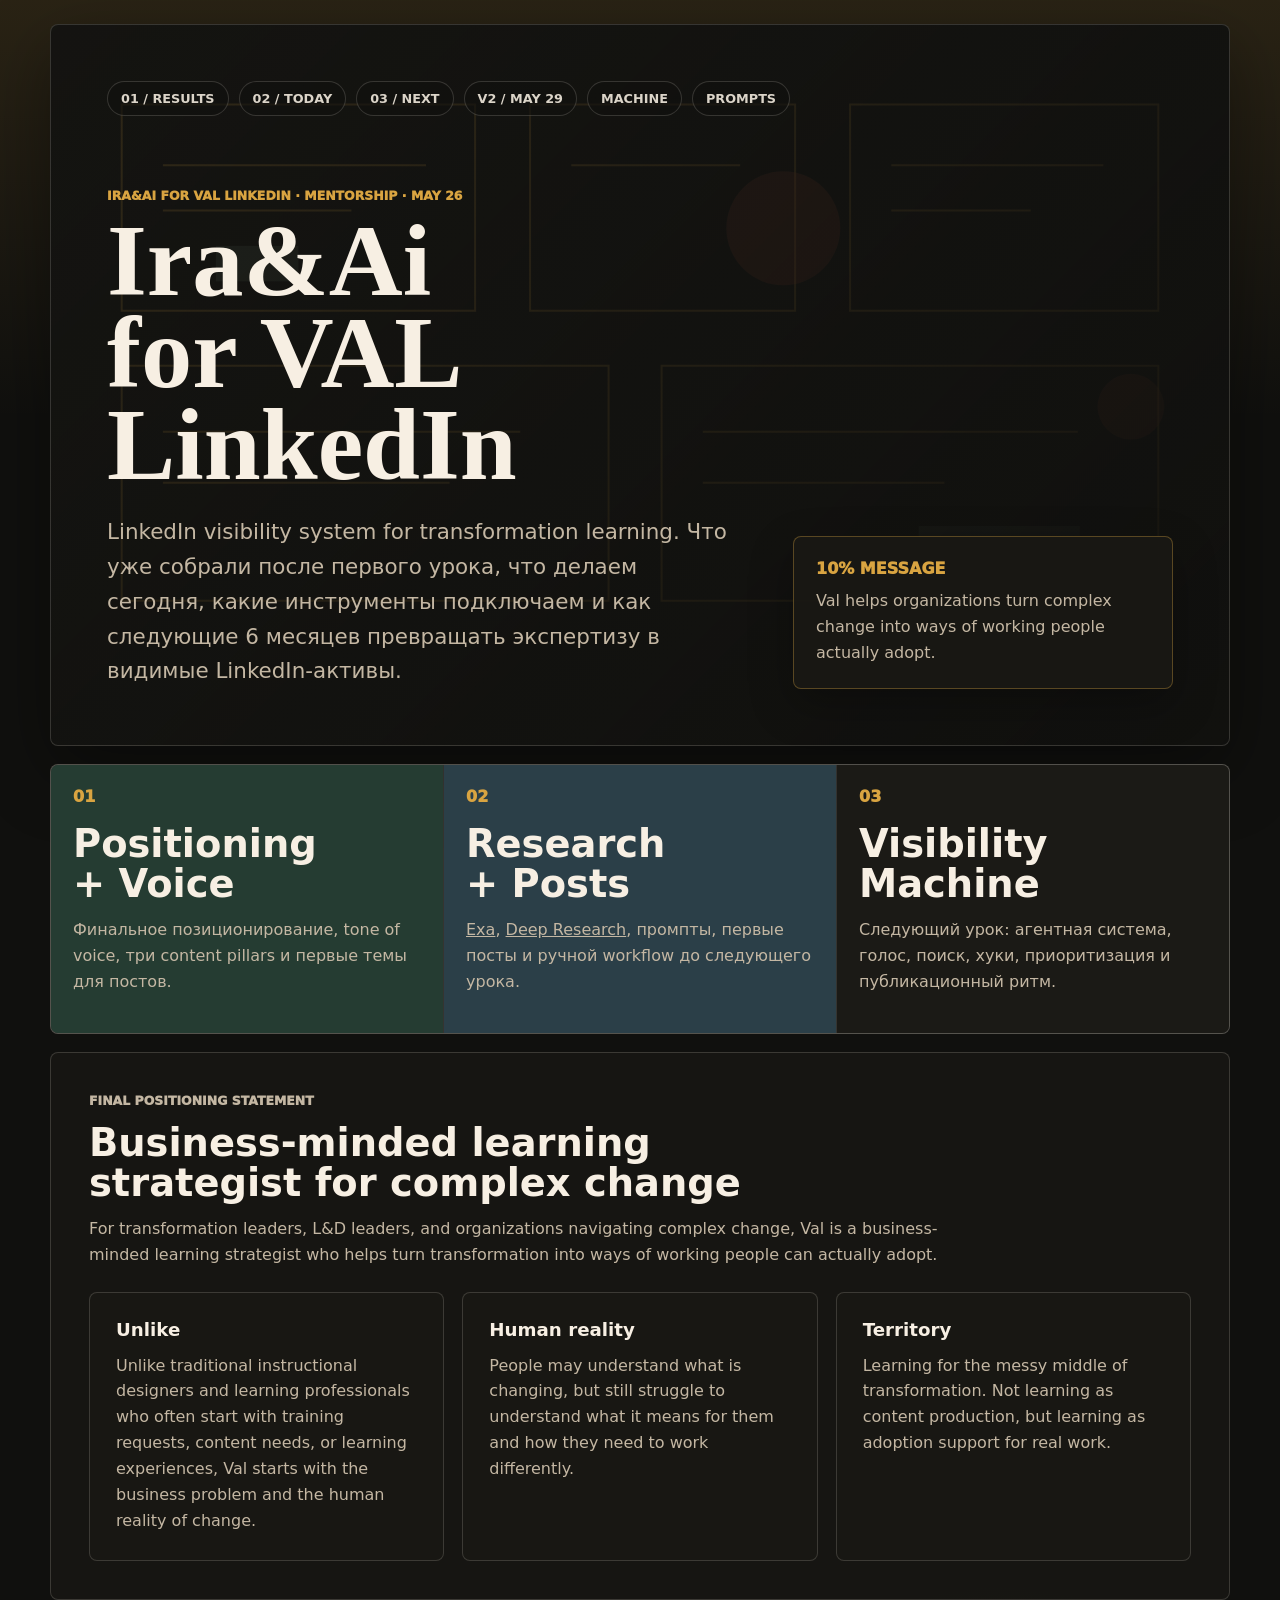
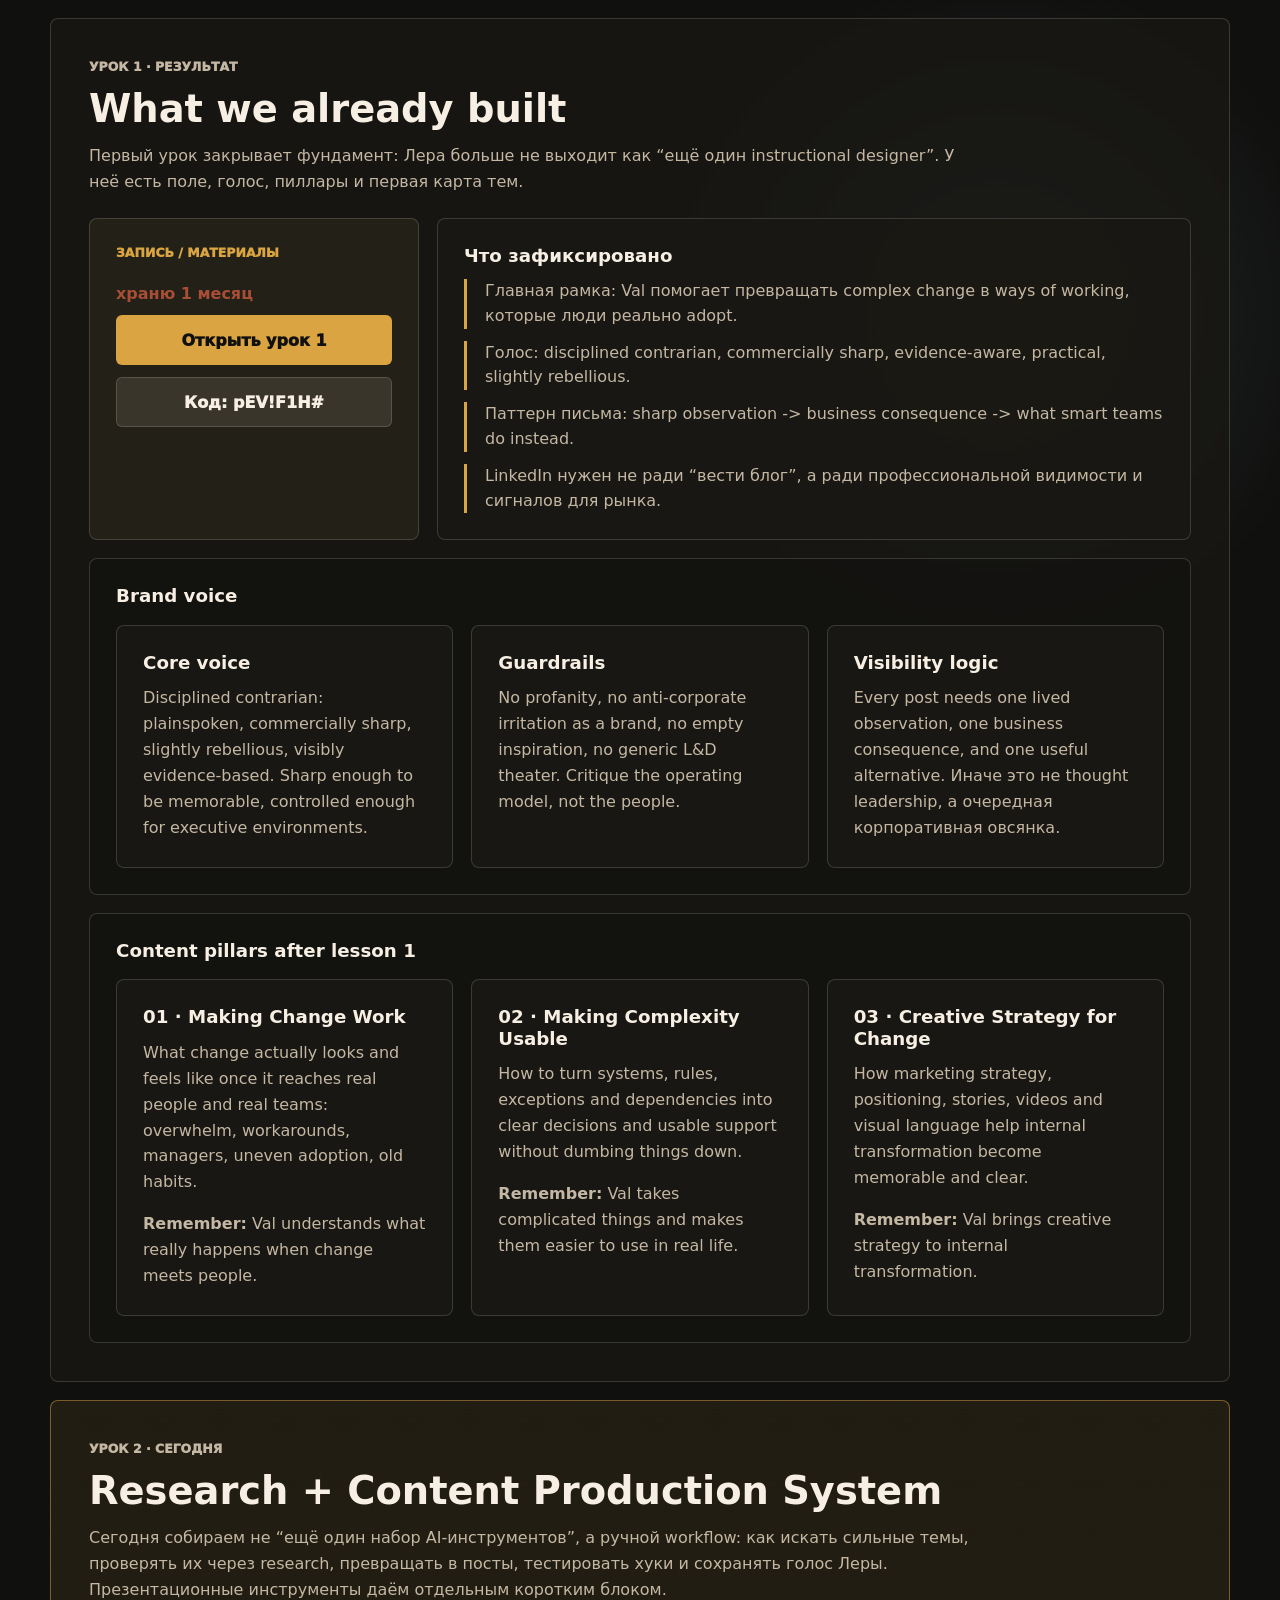
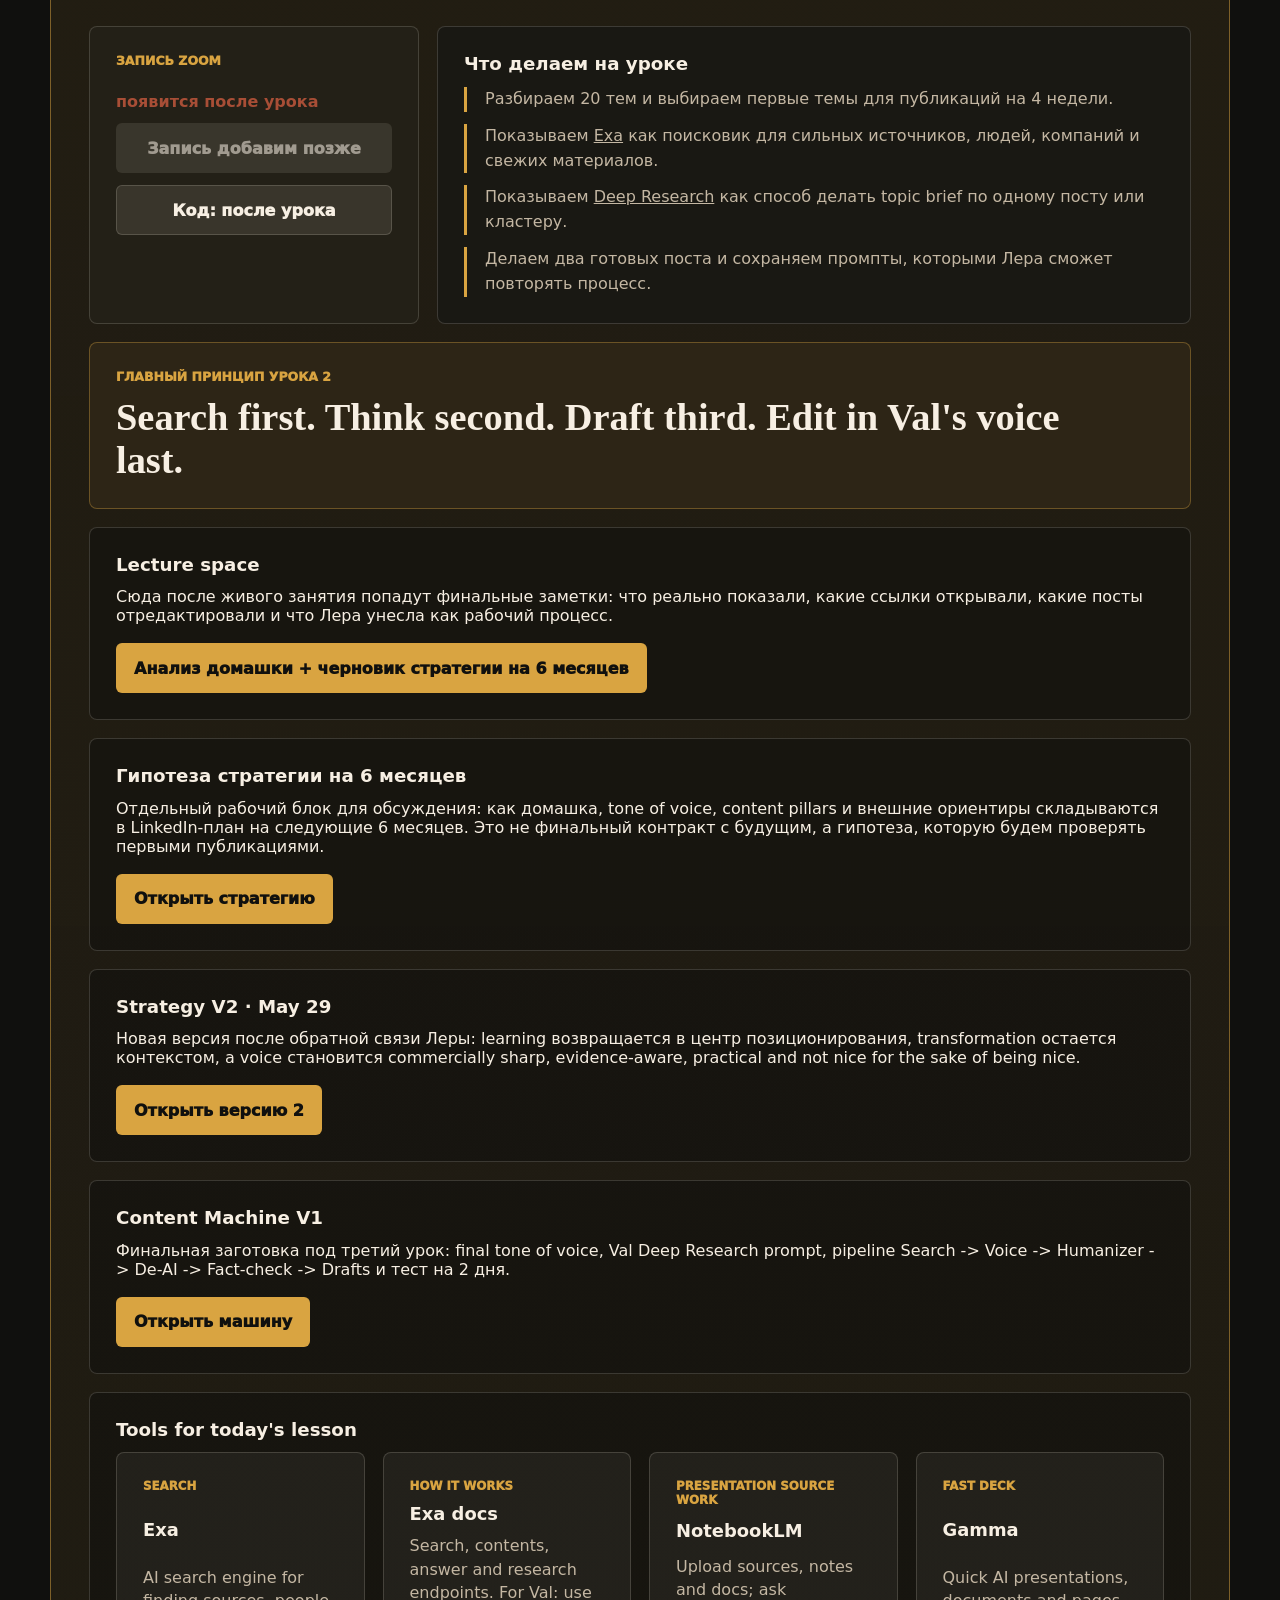
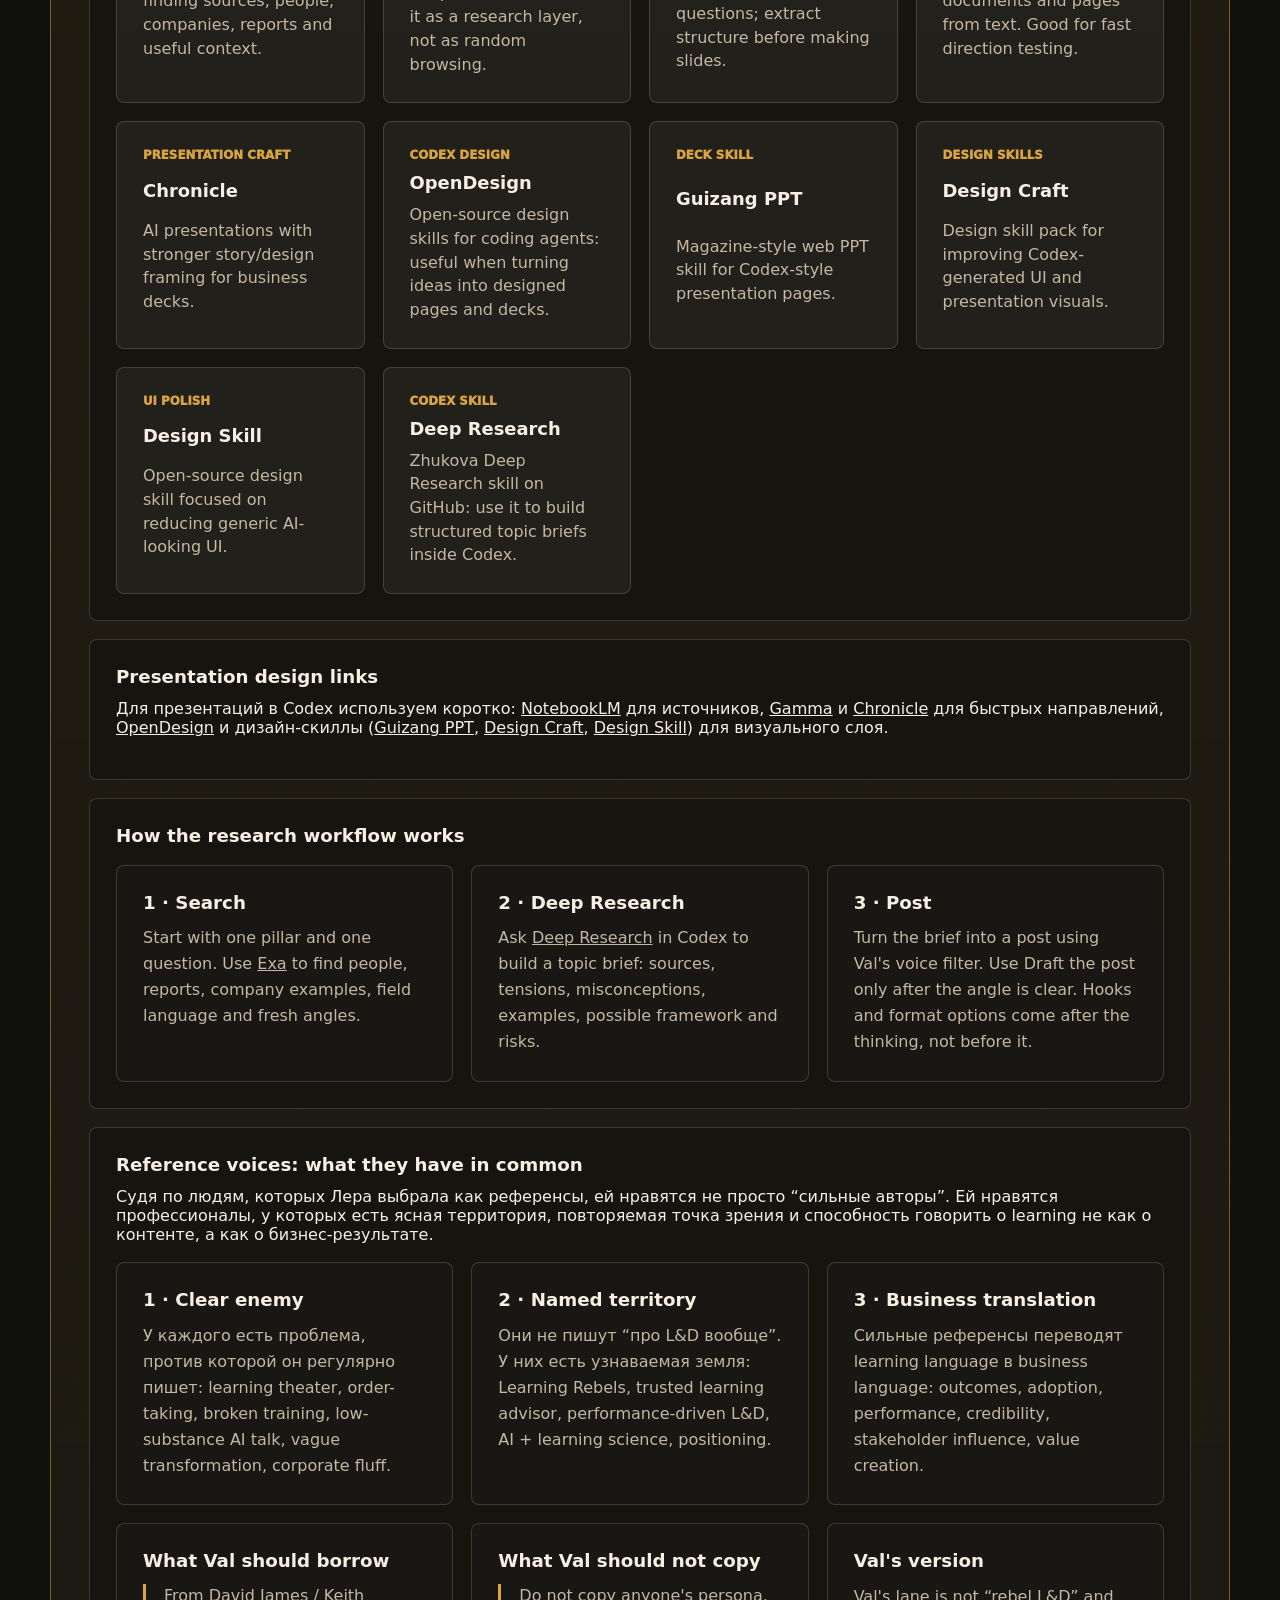
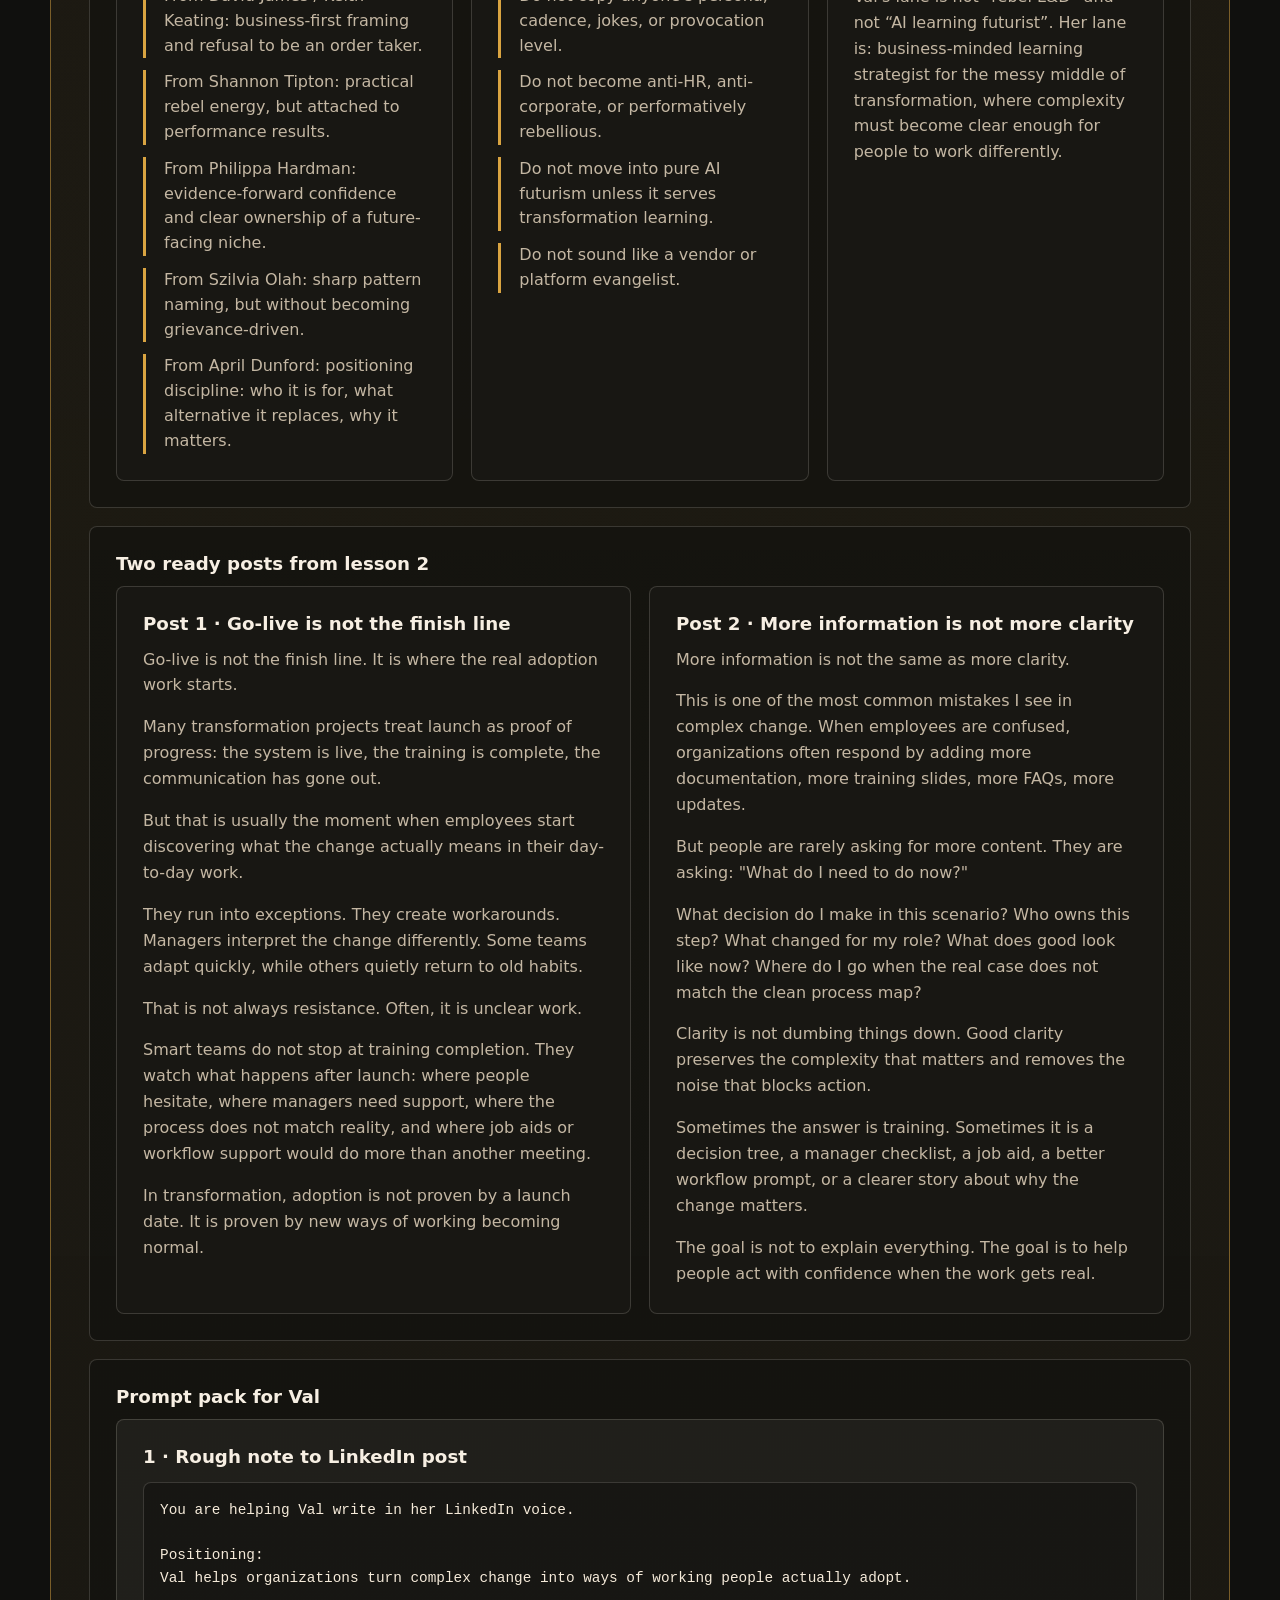
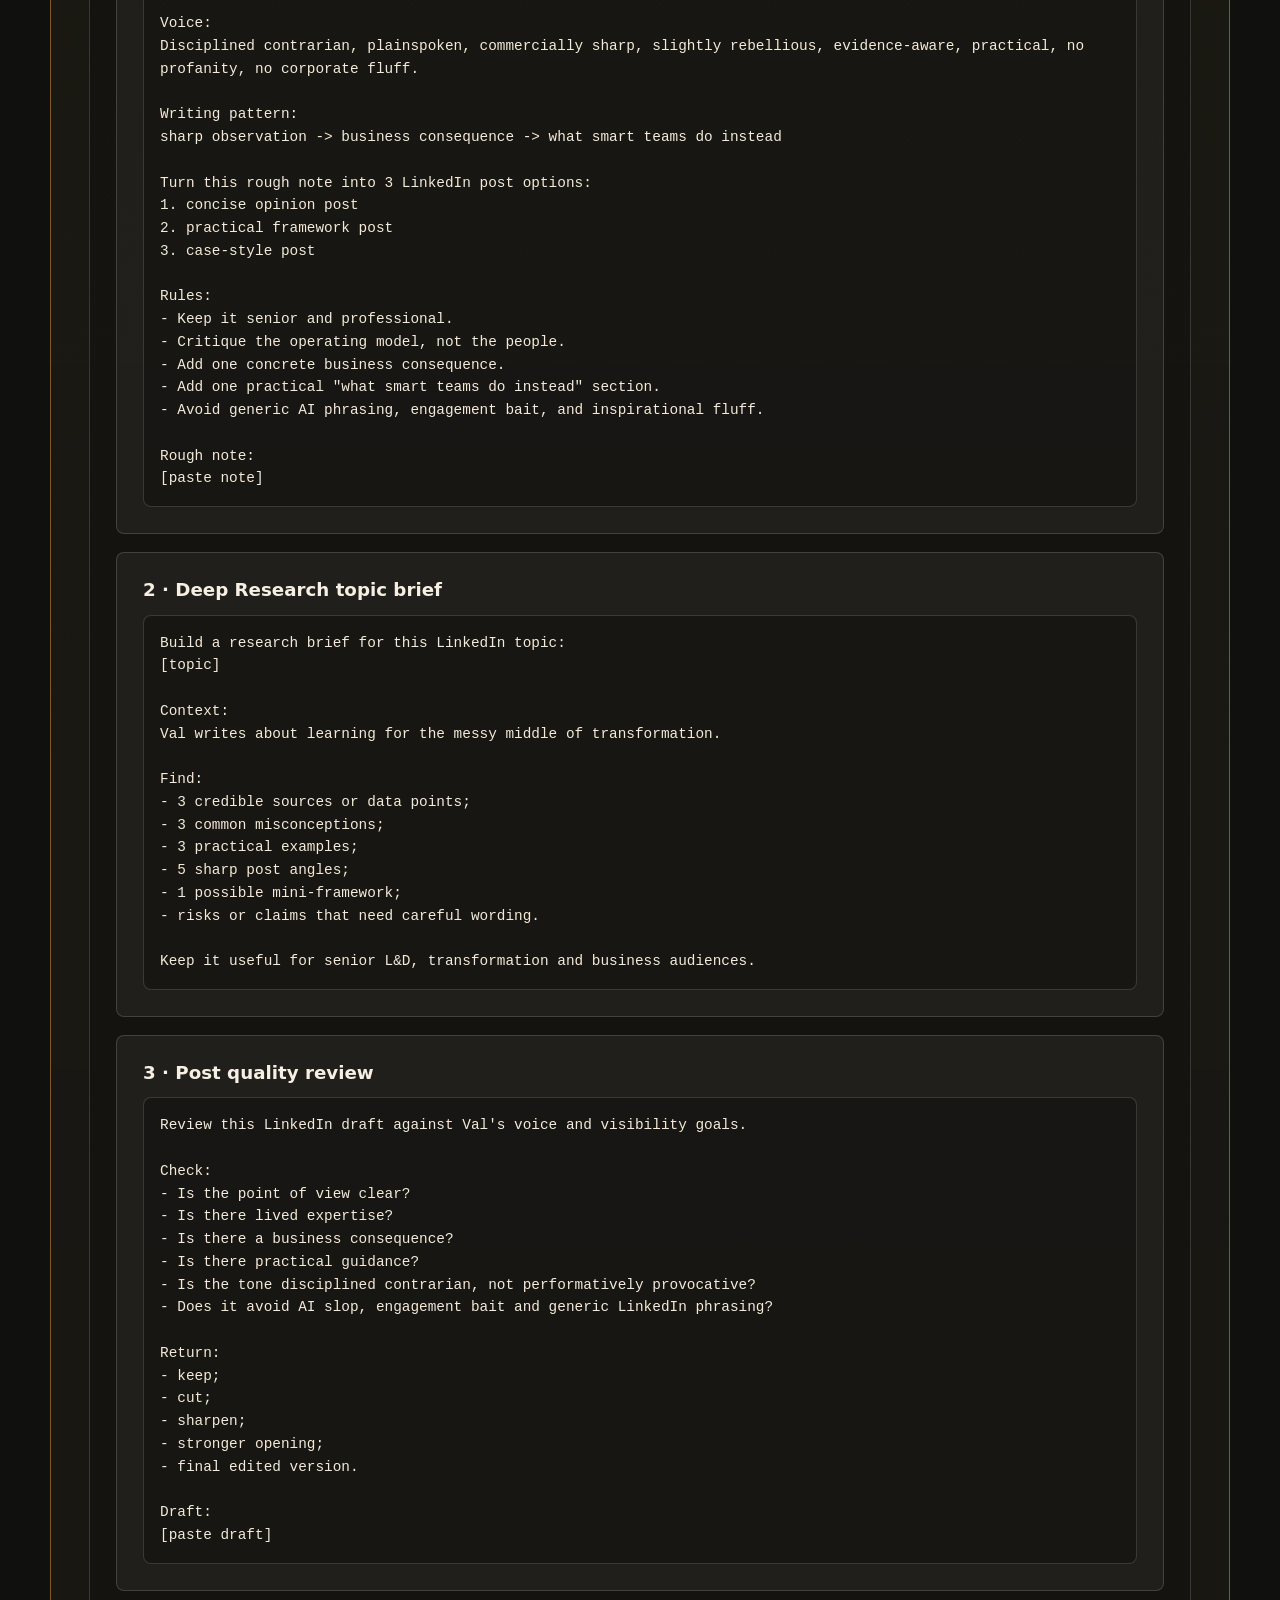
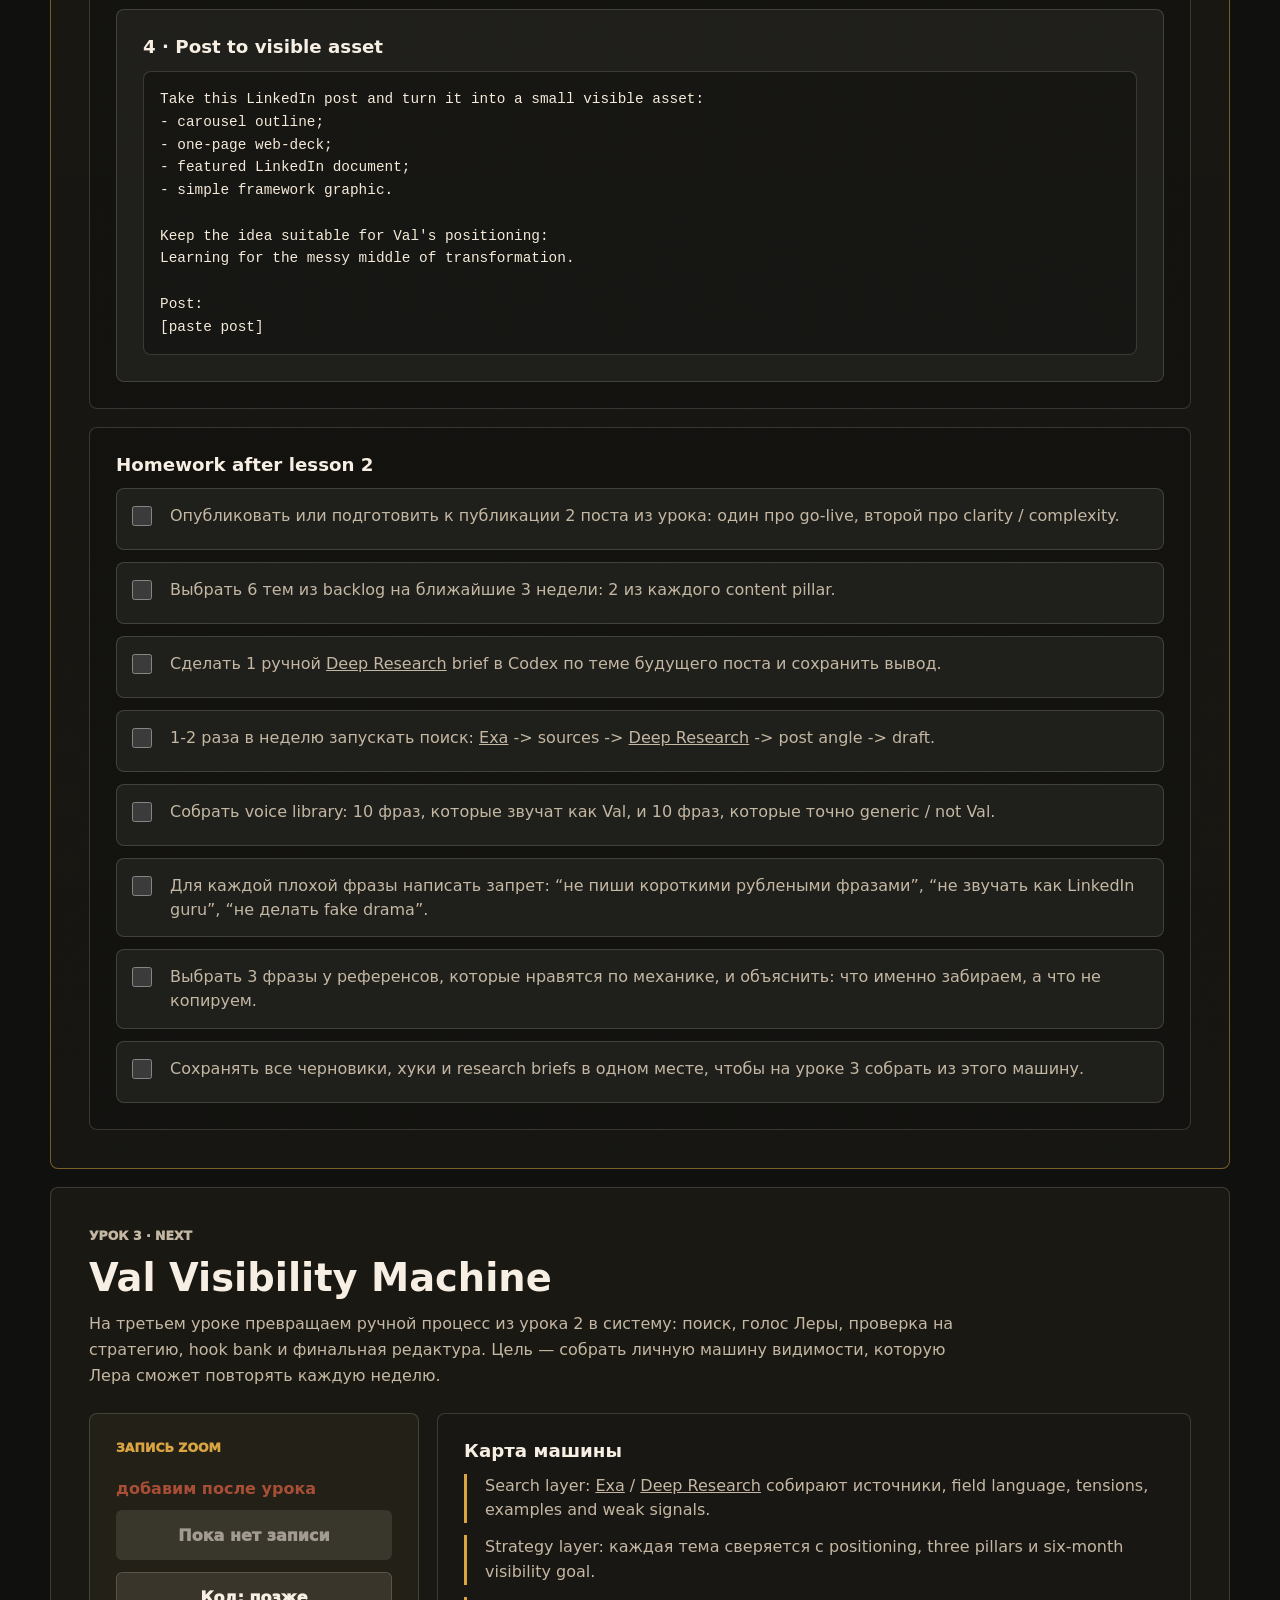
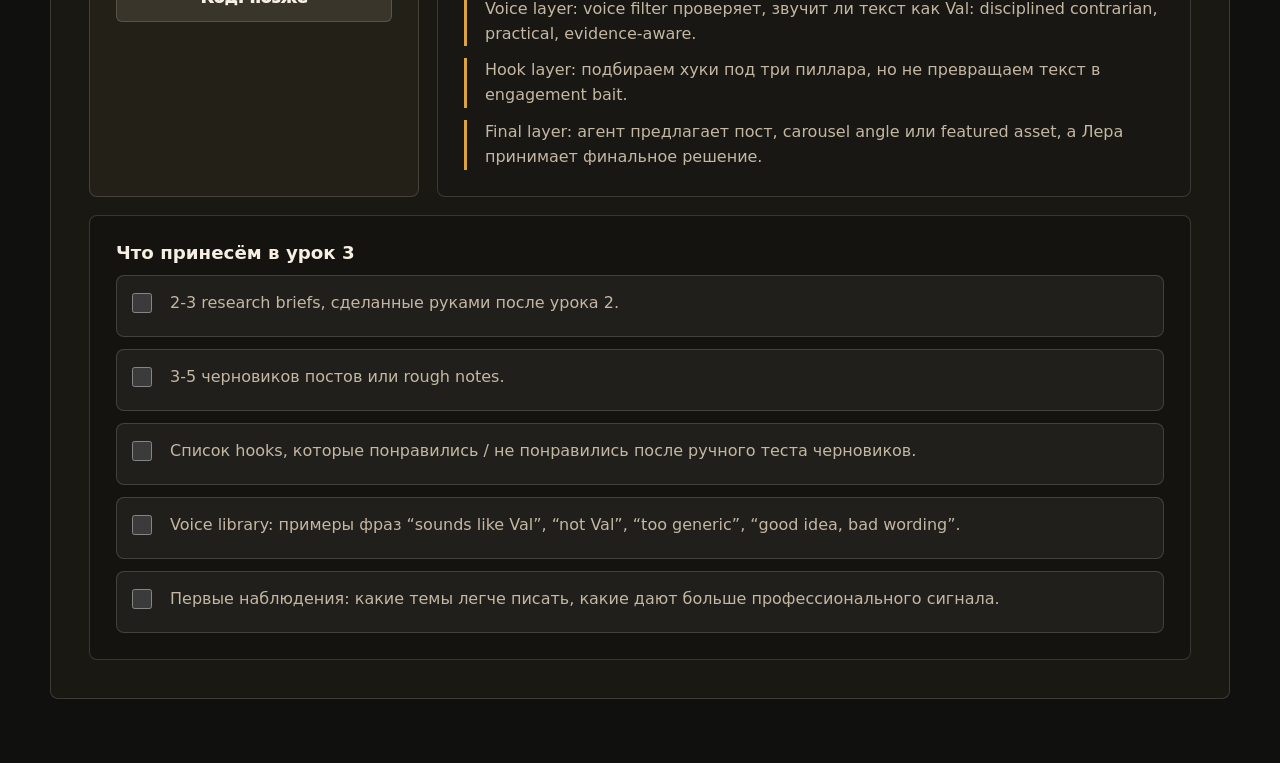
==== commit e3668dc6: "Add Val content machine" ====
--- a/index.html
+++ b/index.html
@@ -18,6 +18,7 @@
           <a href="#lesson-2">02 / today</a>
           <a href="#lesson-3">03 / next</a>
           <a href="./valeria-strategy-v2-2026-05-29.html">v2 / may 29</a>
+          <a href="./valeria-content-machine-v1-2026-05-29.html">machine</a>
           <a href="#prompts">prompts</a>
         </nav>
 
@@ -276,6 +277,18 @@
         </div>
 
         <div class="homework">
+          <h3>Content Machine V1</h3>
+          <p>
+            Финальная заготовка под третий урок: final tone of voice, Val Deep
+            Research prompt, pipeline Search -> Voice -> Humanizer -> De-AI ->
+            Fact-check -> Drafts и тест на 2 дня.
+          </p>
+          <a class="primary-action inline-action" href="./valeria-content-machine-v1-2026-05-29.html">
+            Открыть машину
+          </a>
+        </div>
+
+        <div class="homework">
           <h3>Tools for today's lesson</h3>
           <div class="tool-grid">
             <a class="tool-card" href="https://exa.ai/" target="_blank" rel="noreferrer">
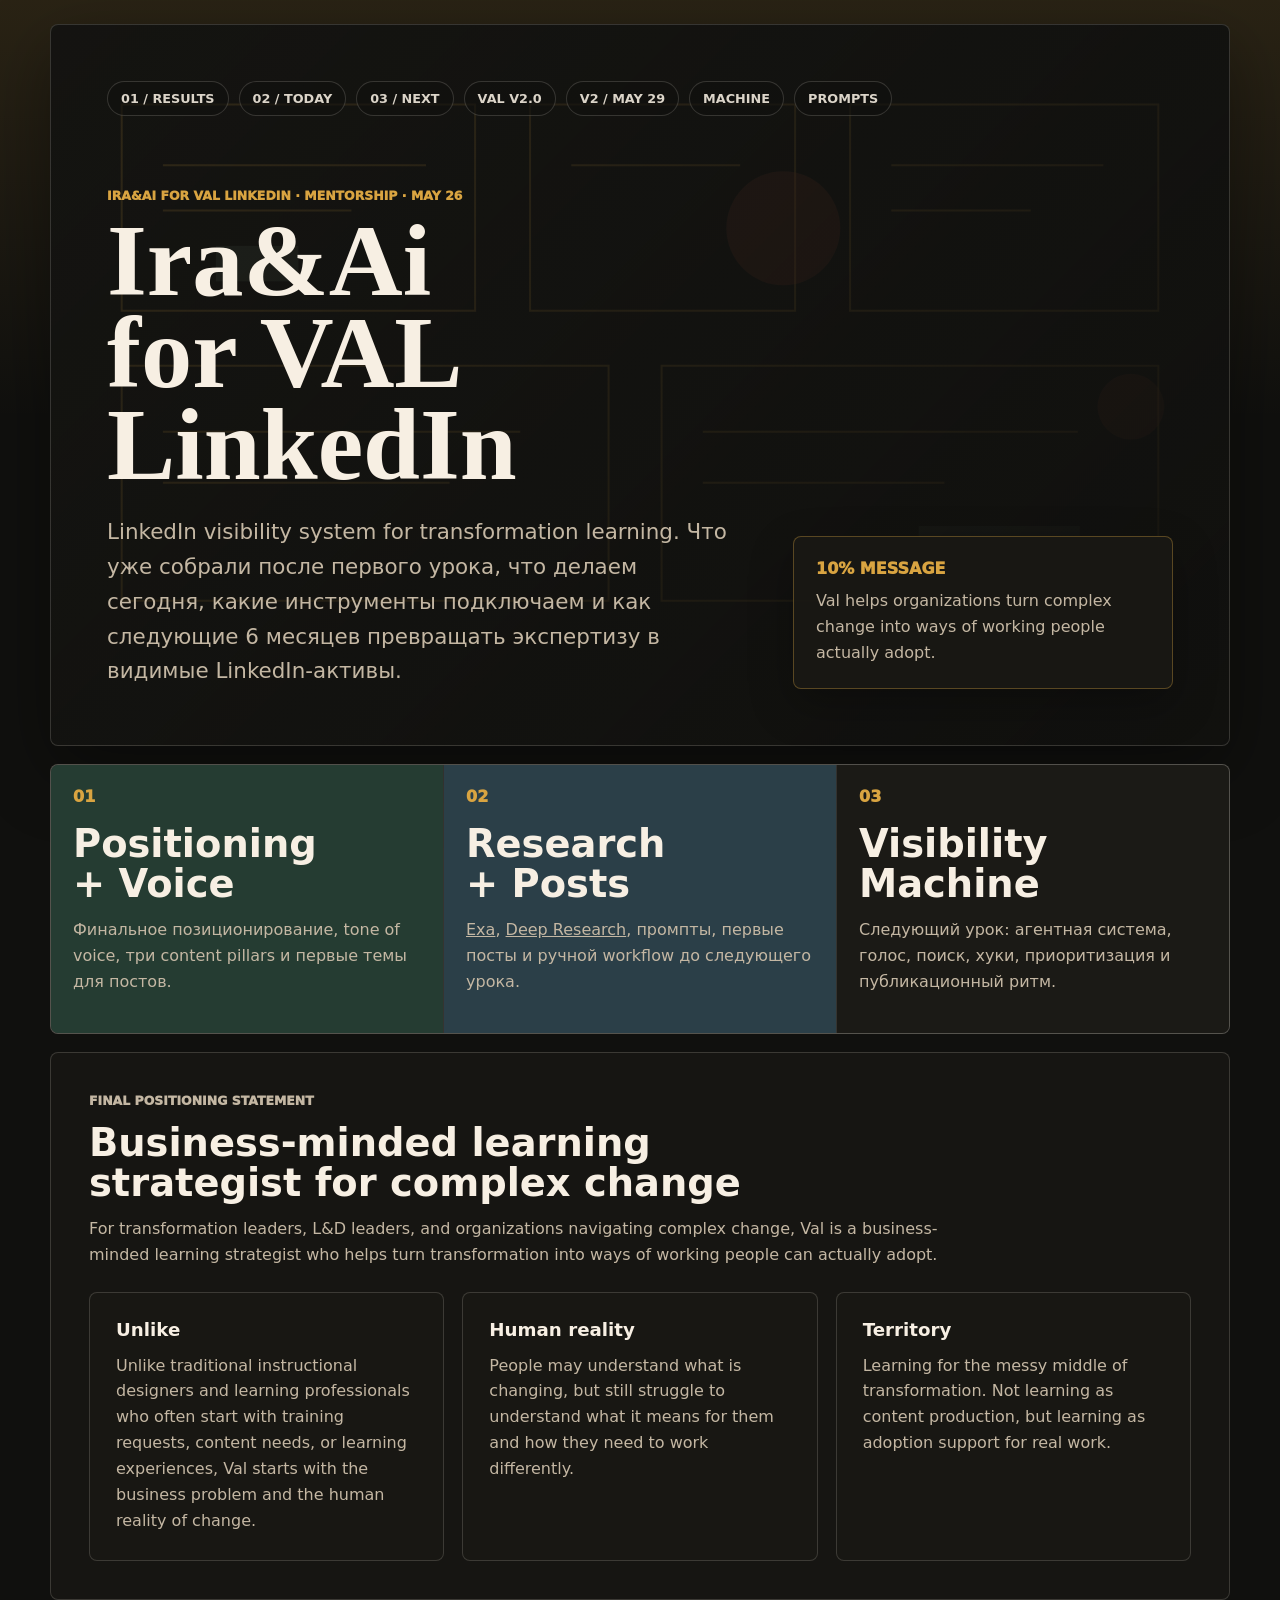
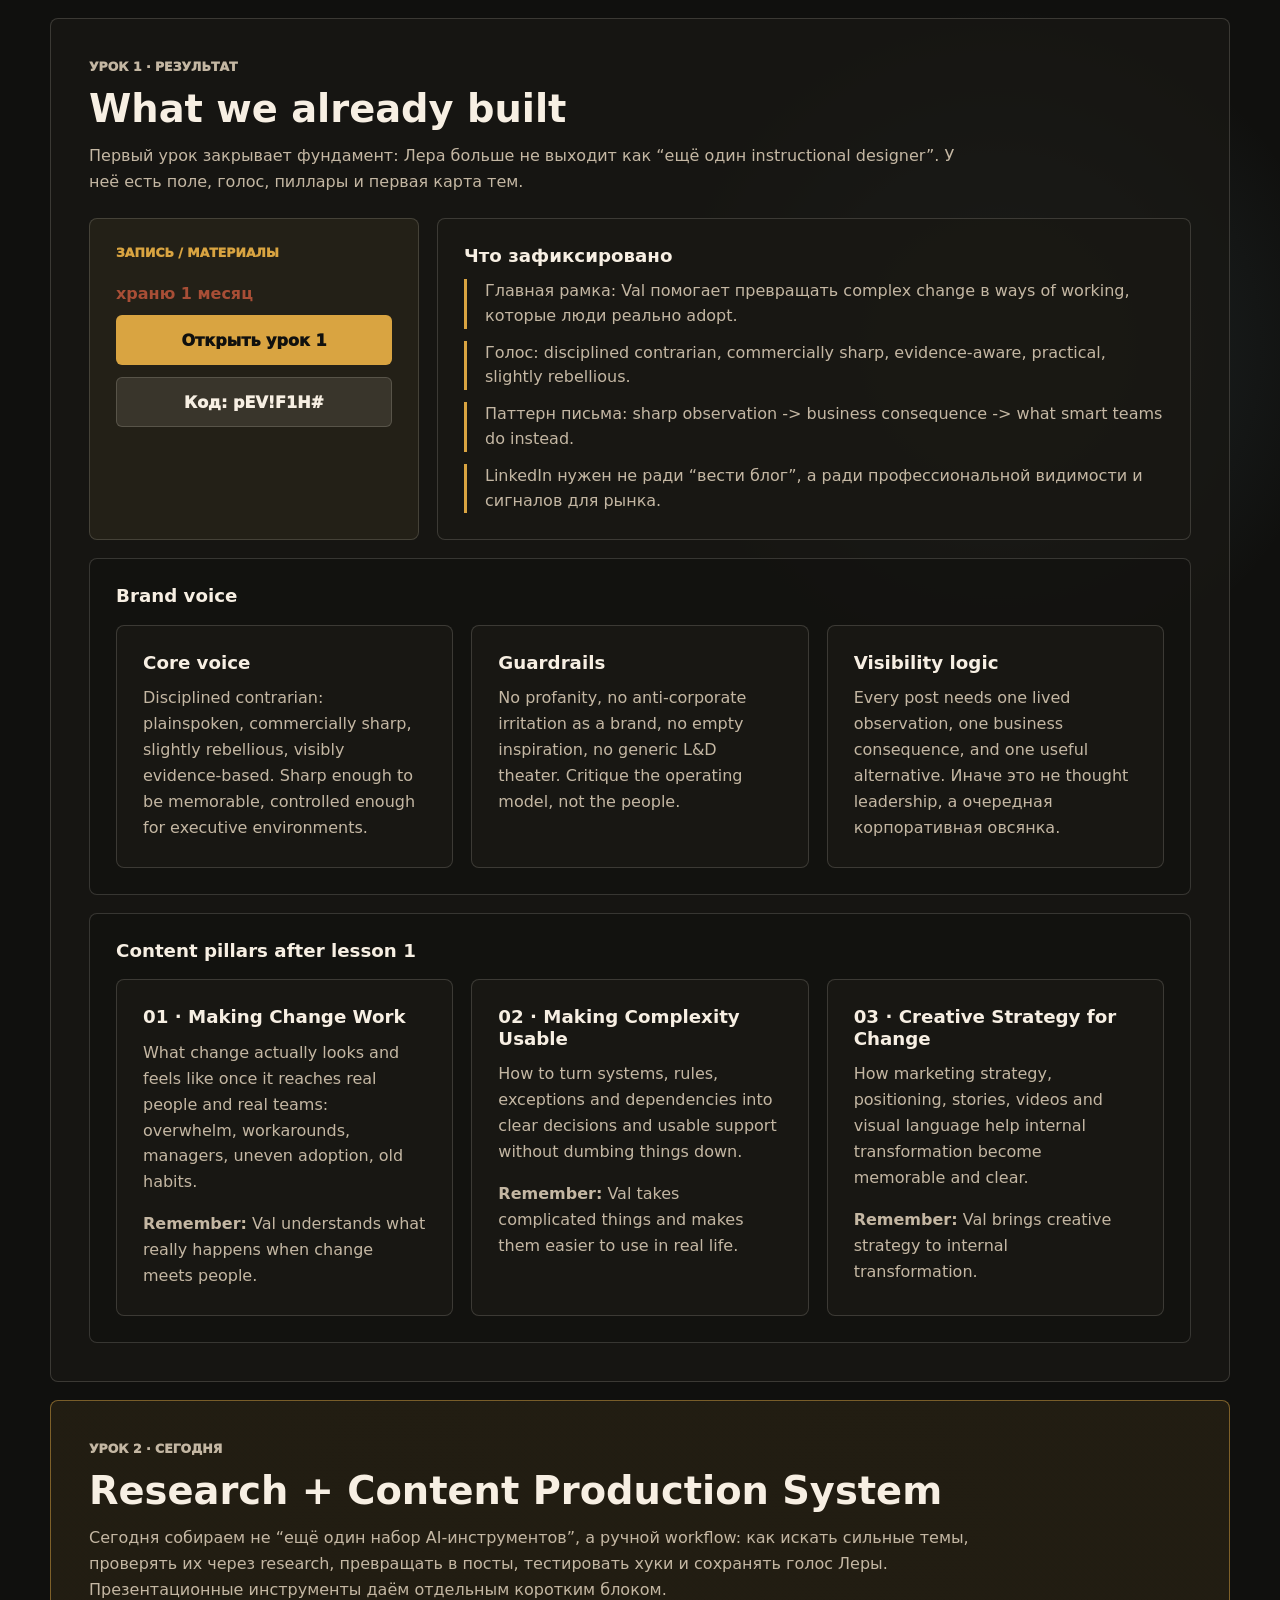
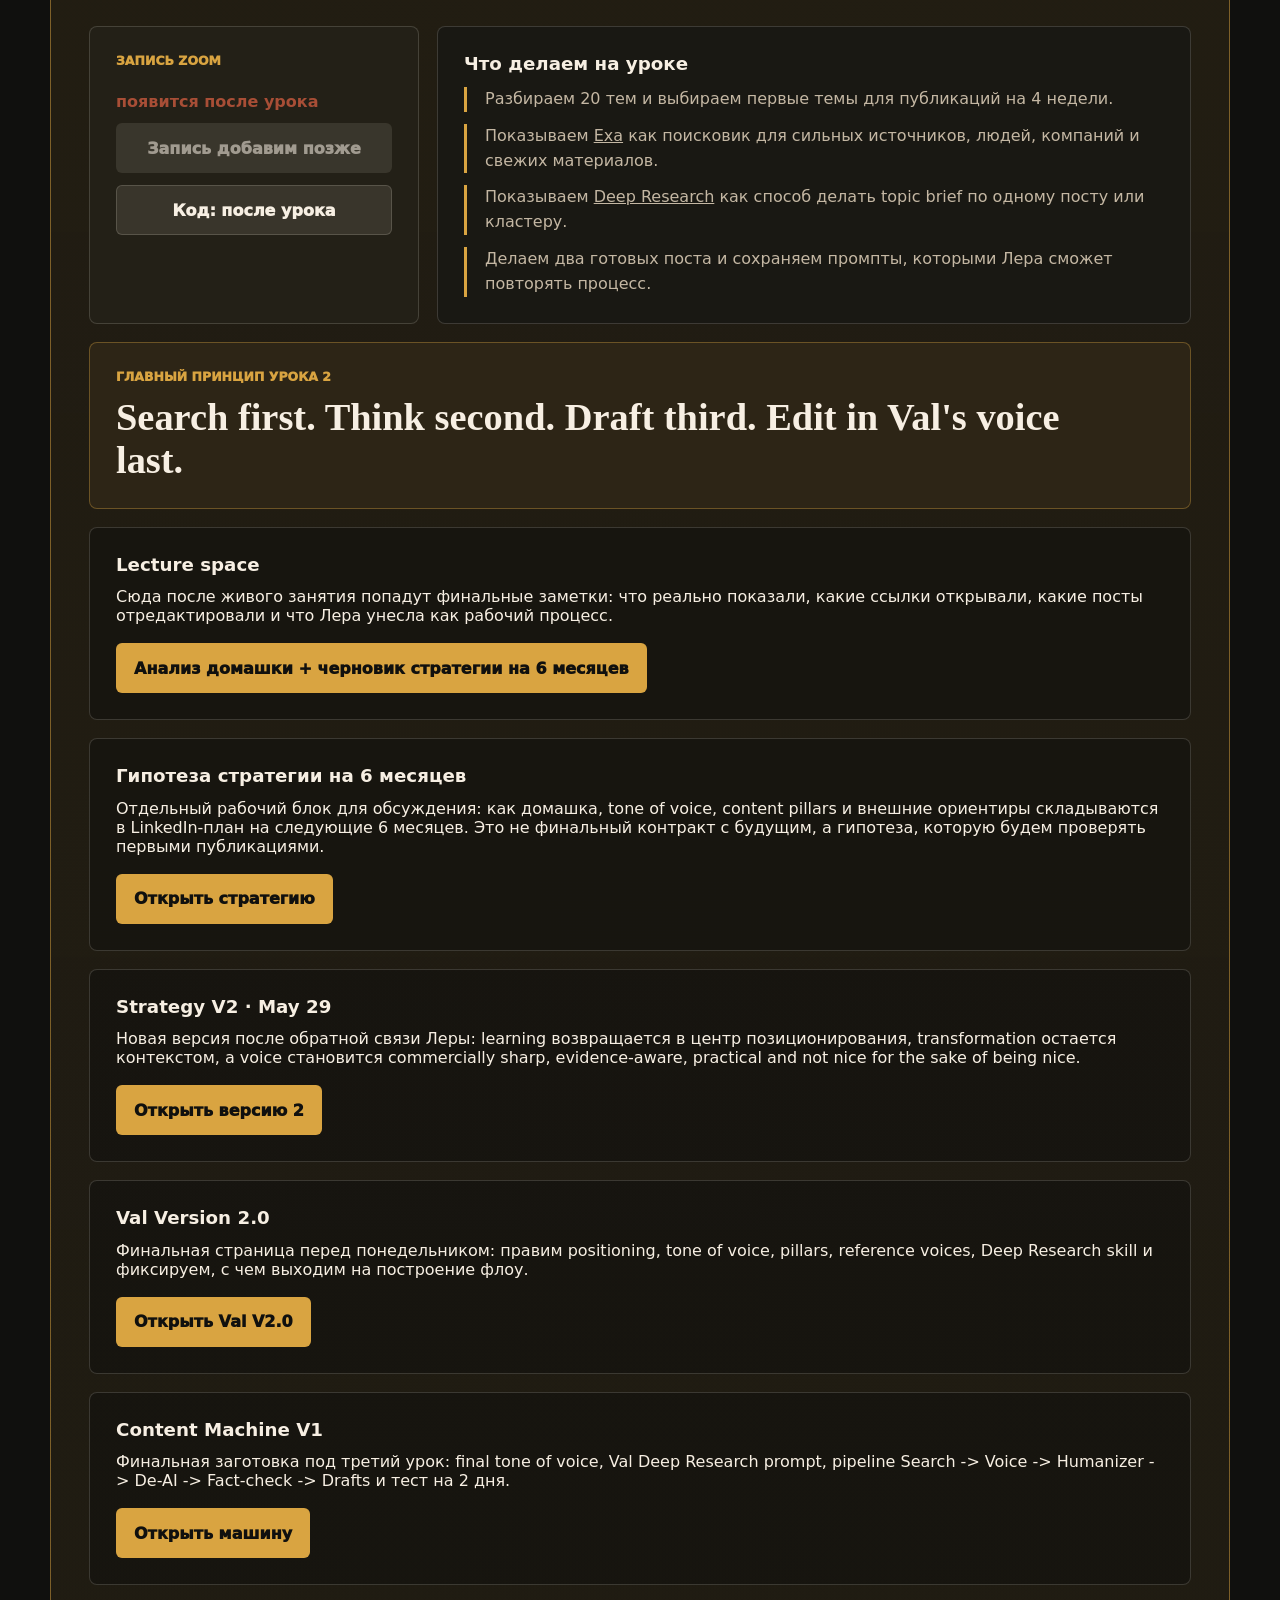
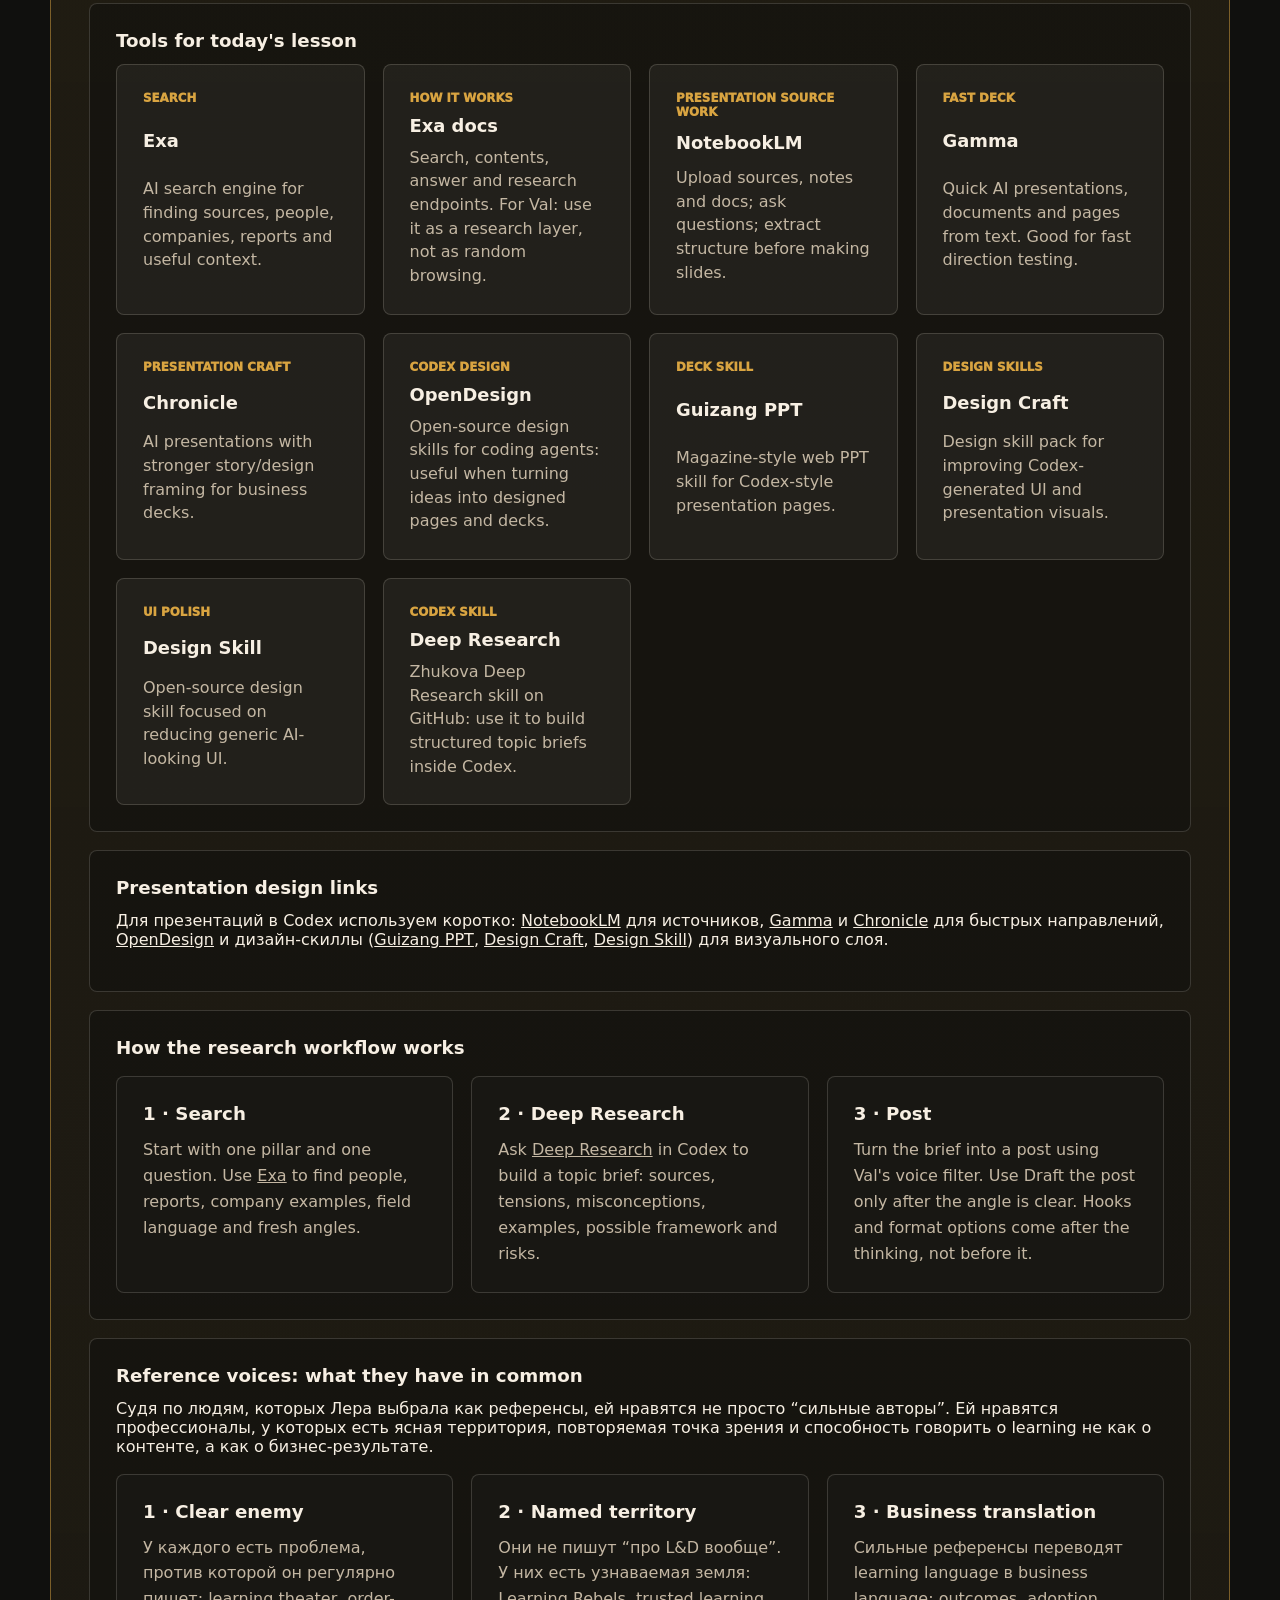
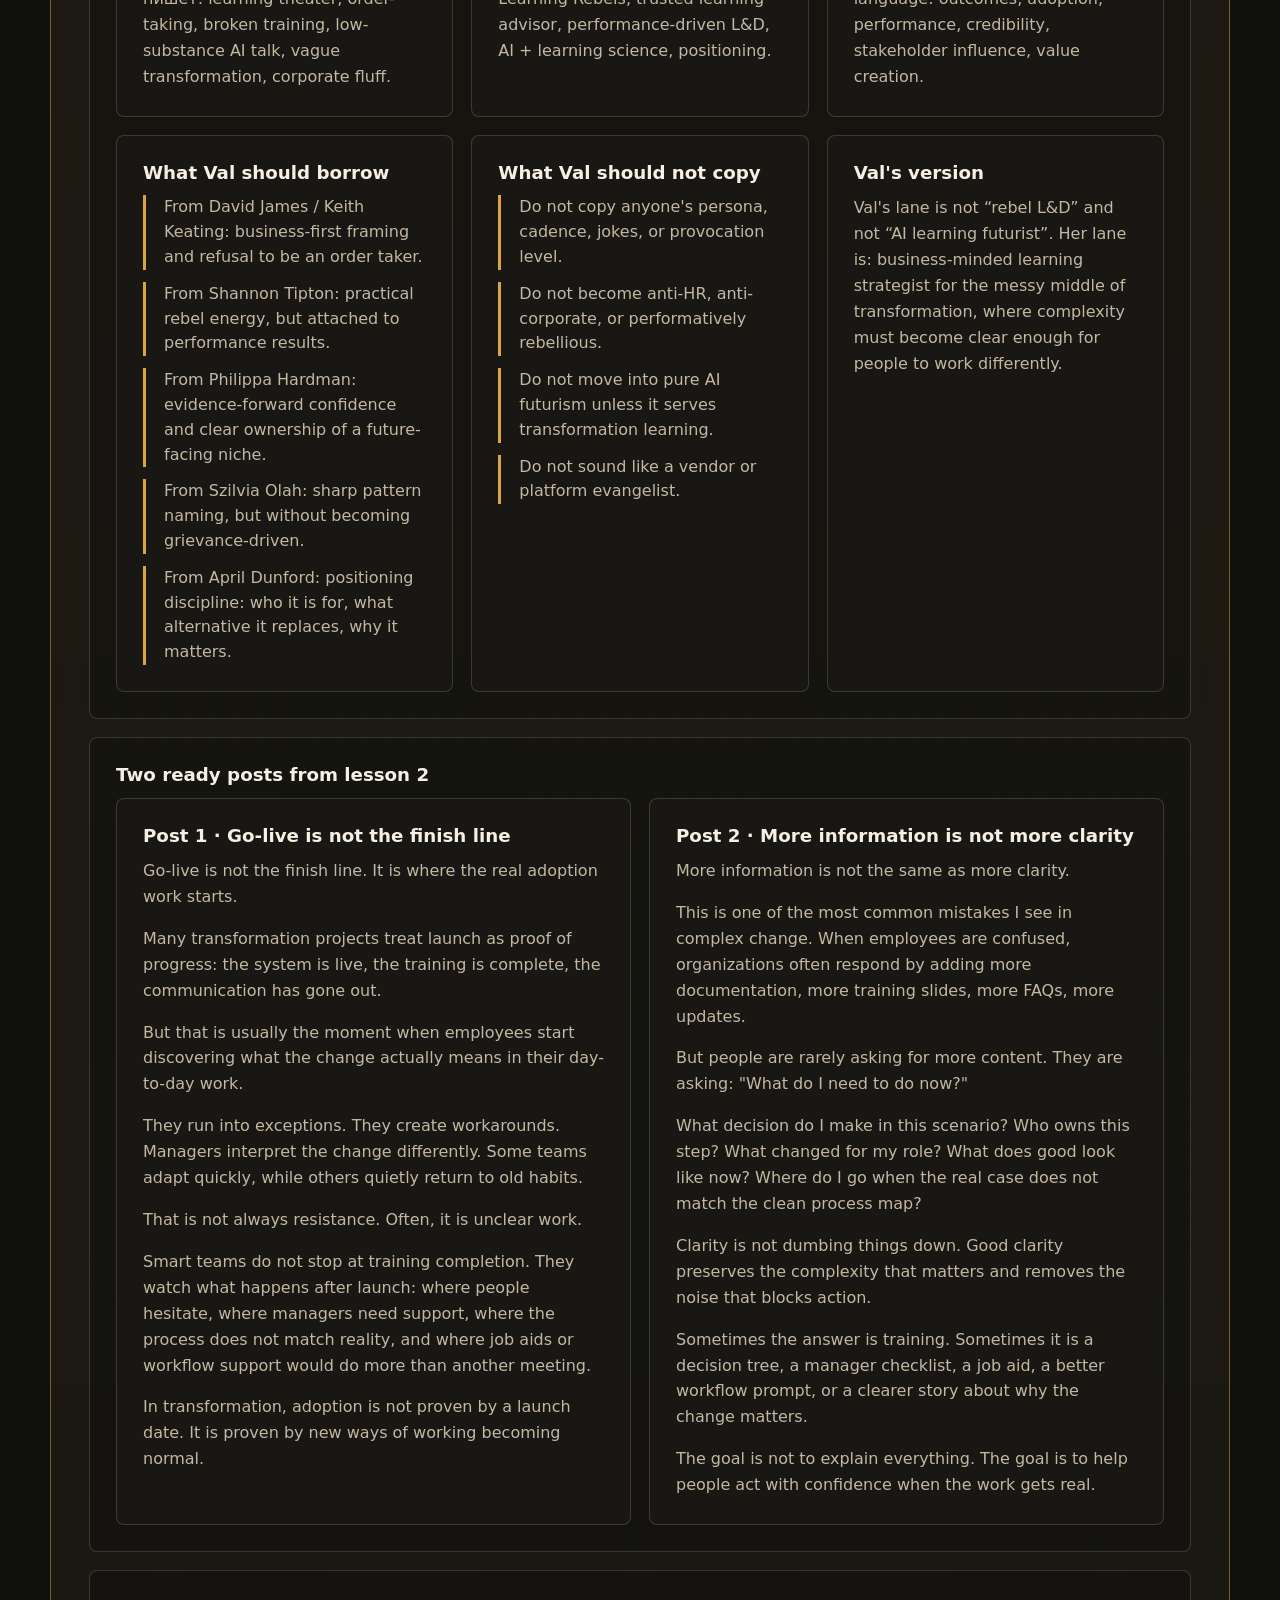
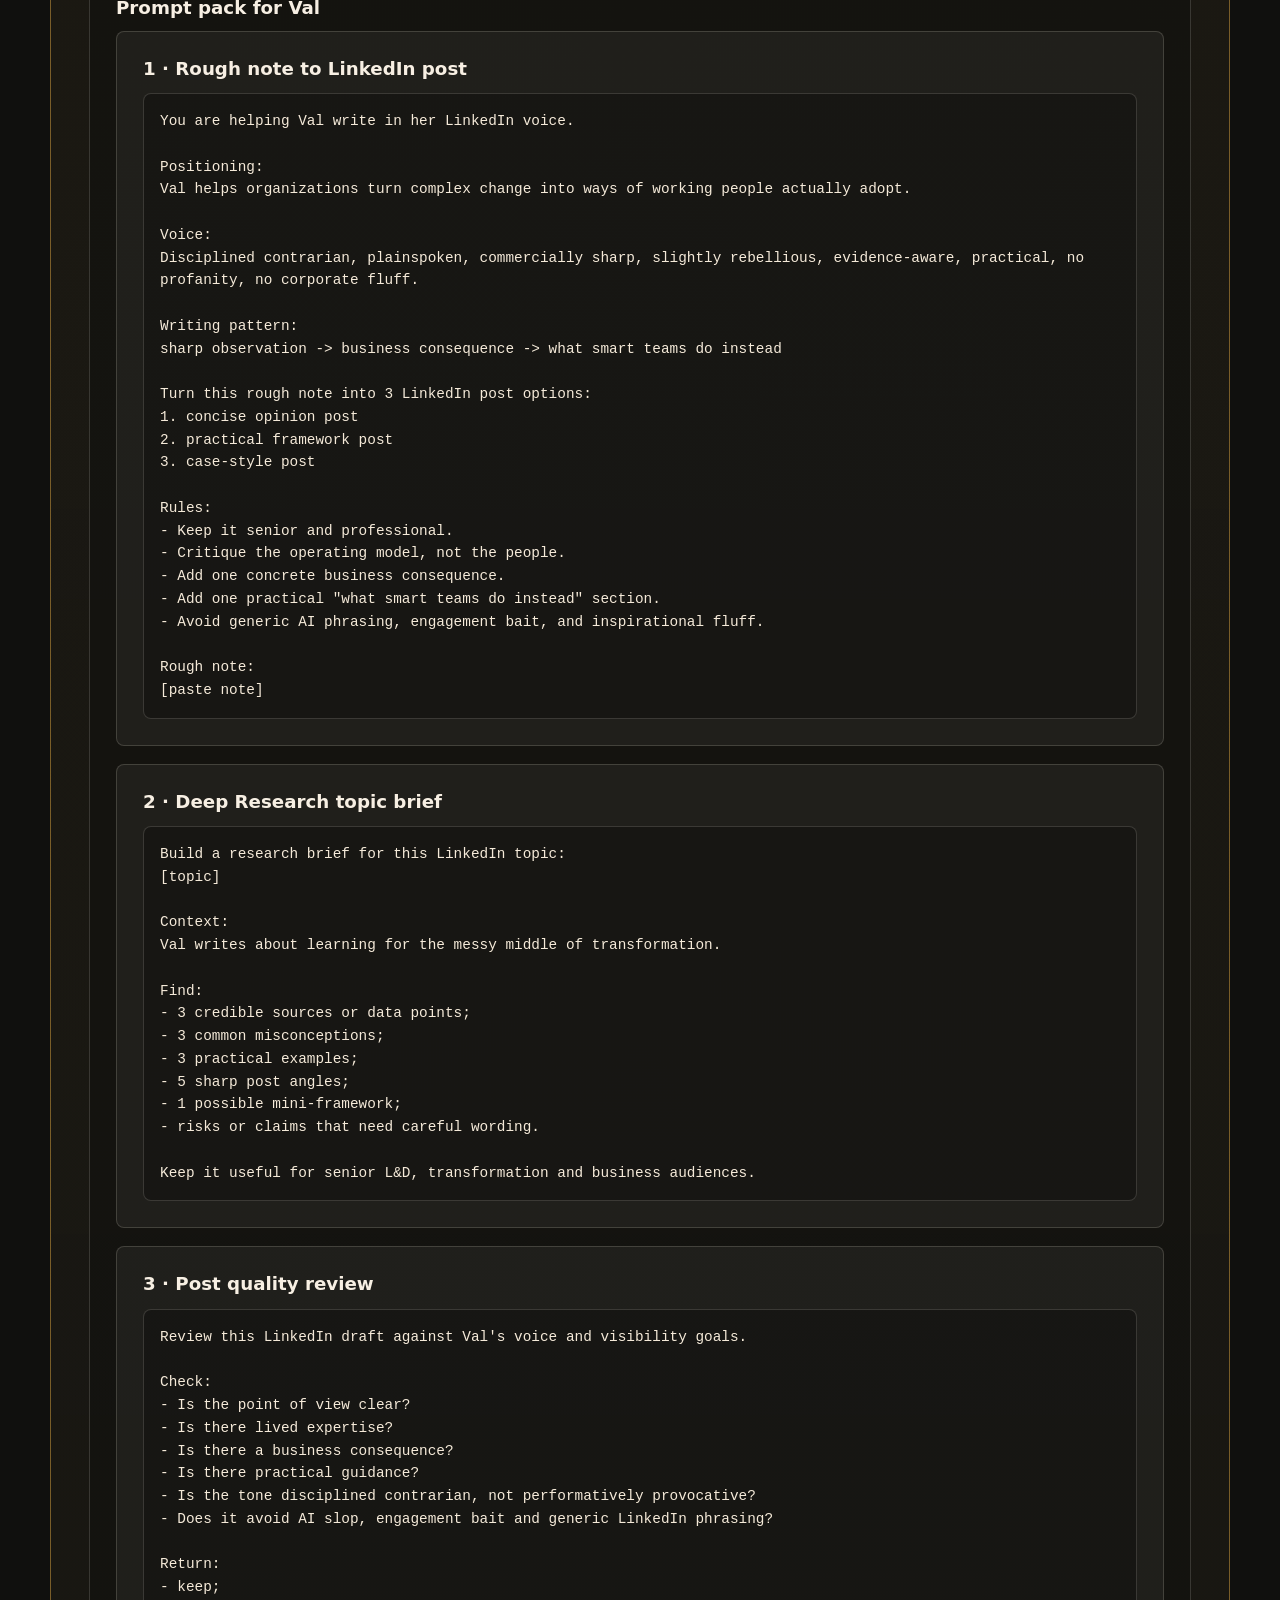
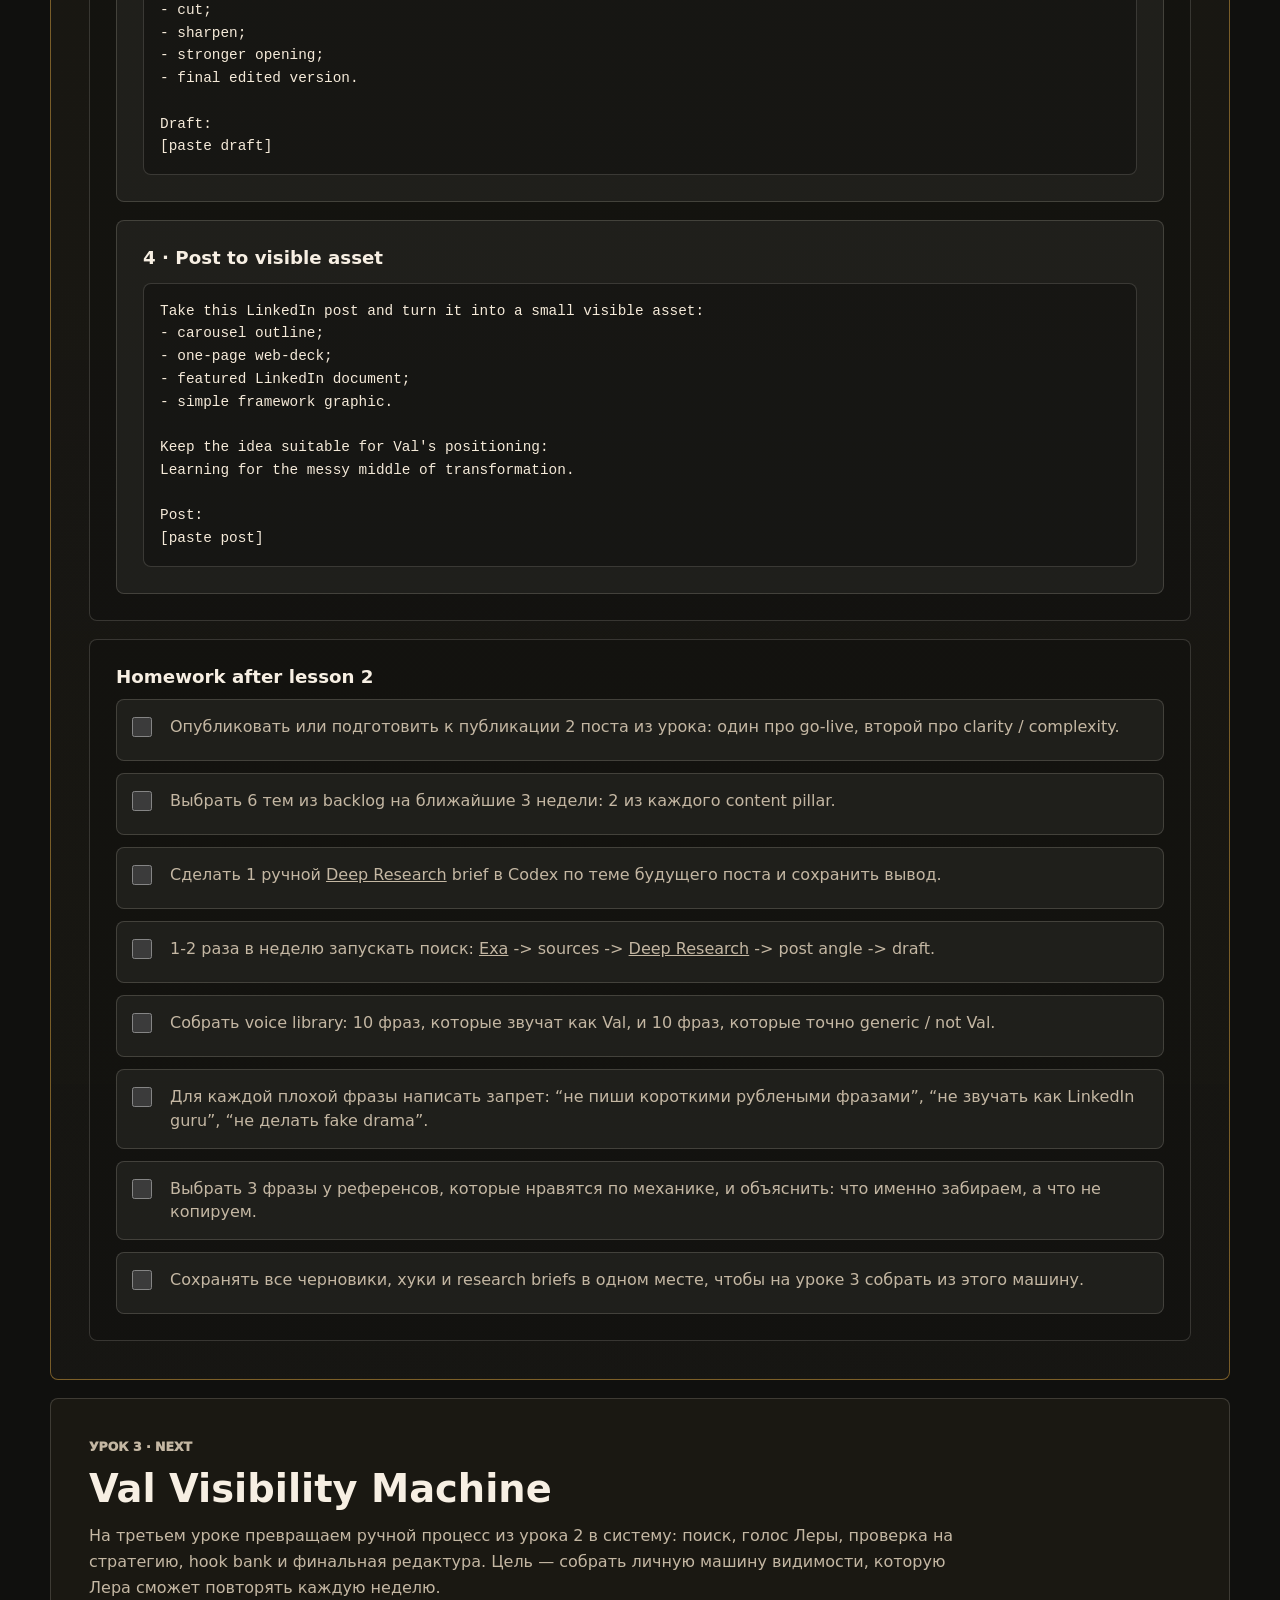
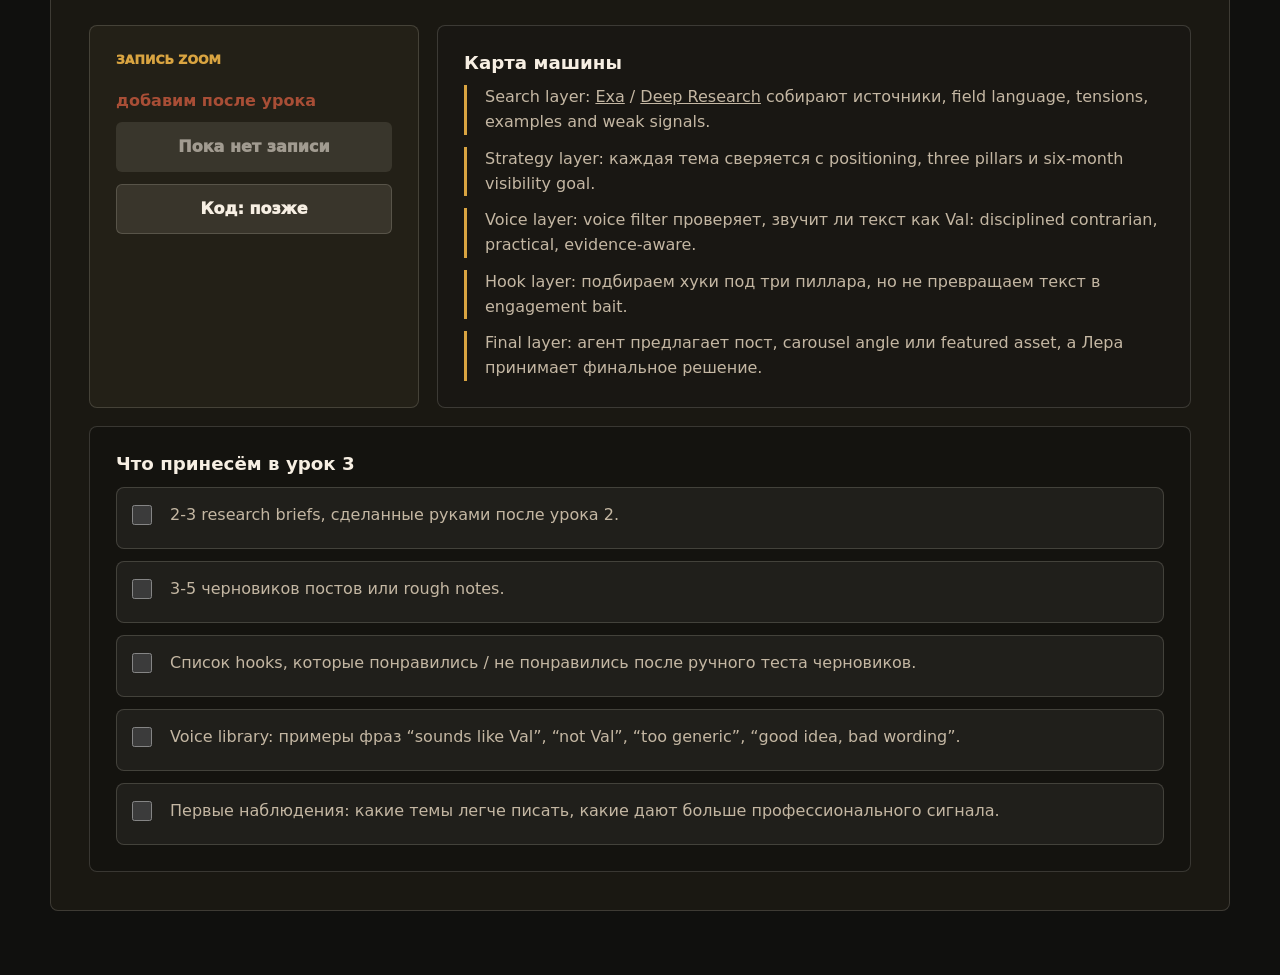
==== commit cce3af31: "Add Val version 2.0 page" ====
--- a/index.html
+++ b/index.html
@@ -17,6 +17,7 @@
           <a href="#lesson-1">01 / results</a>
           <a href="#lesson-2">02 / today</a>
           <a href="#lesson-3">03 / next</a>
+          <a href="./valeria-v2-0.html">val v2.0</a>
           <a href="./valeria-strategy-v2-2026-05-29.html">v2 / may 29</a>
           <a href="./valeria-content-machine-v1-2026-05-29.html">machine</a>
           <a href="#prompts">prompts</a>
@@ -277,6 +278,18 @@
         </div>
 
         <div class="homework">
+          <h3>Val Version 2.0</h3>
+          <p>
+            Финальная страница перед понедельником: правим positioning, tone of
+            voice, pillars, reference voices, Deep Research skill и фиксируем,
+            с чем выходим на построение флоу.
+          </p>
+          <a class="primary-action inline-action" href="./valeria-v2-0.html">
+            Открыть Val V2.0
+          </a>
+        </div>
+
+        <div class="homework">
           <h3>Content Machine V1</h3>
           <p>
             Финальная заготовка под третий урок: final tone of voice, Val Deep
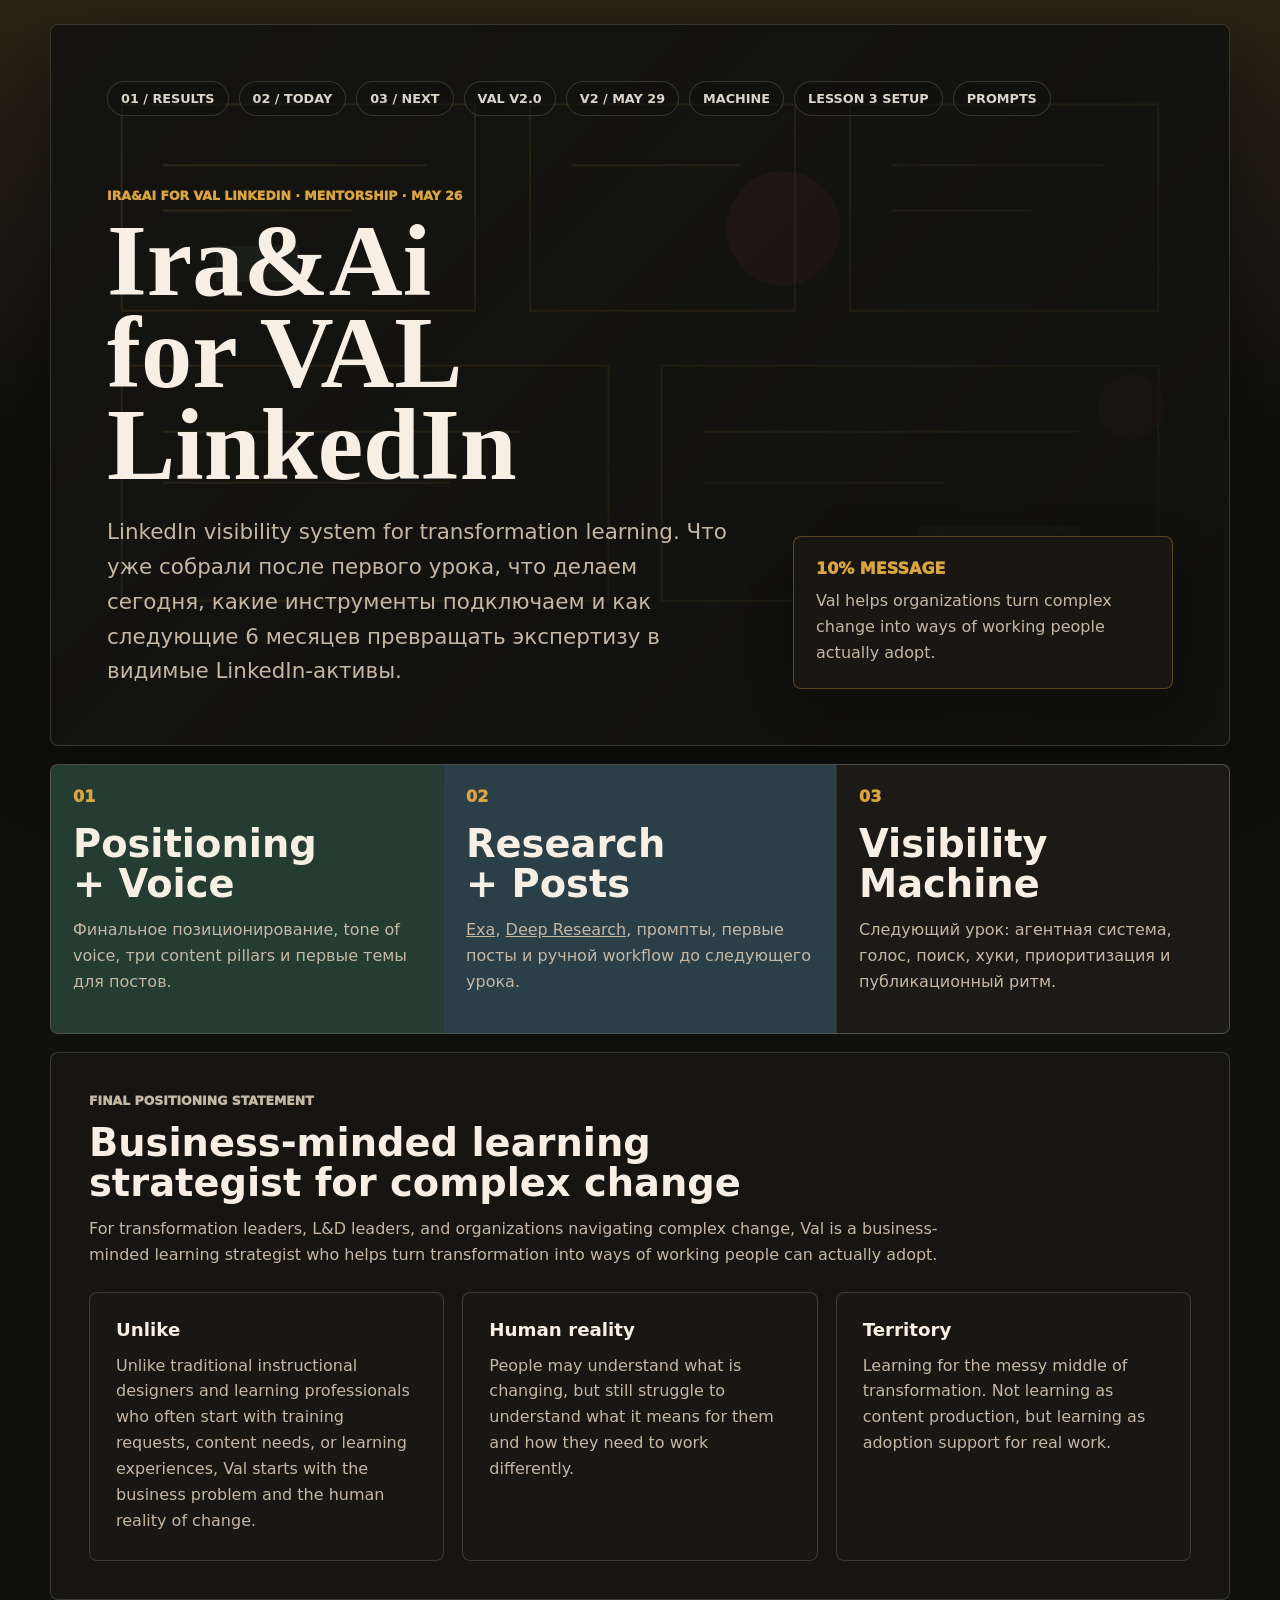
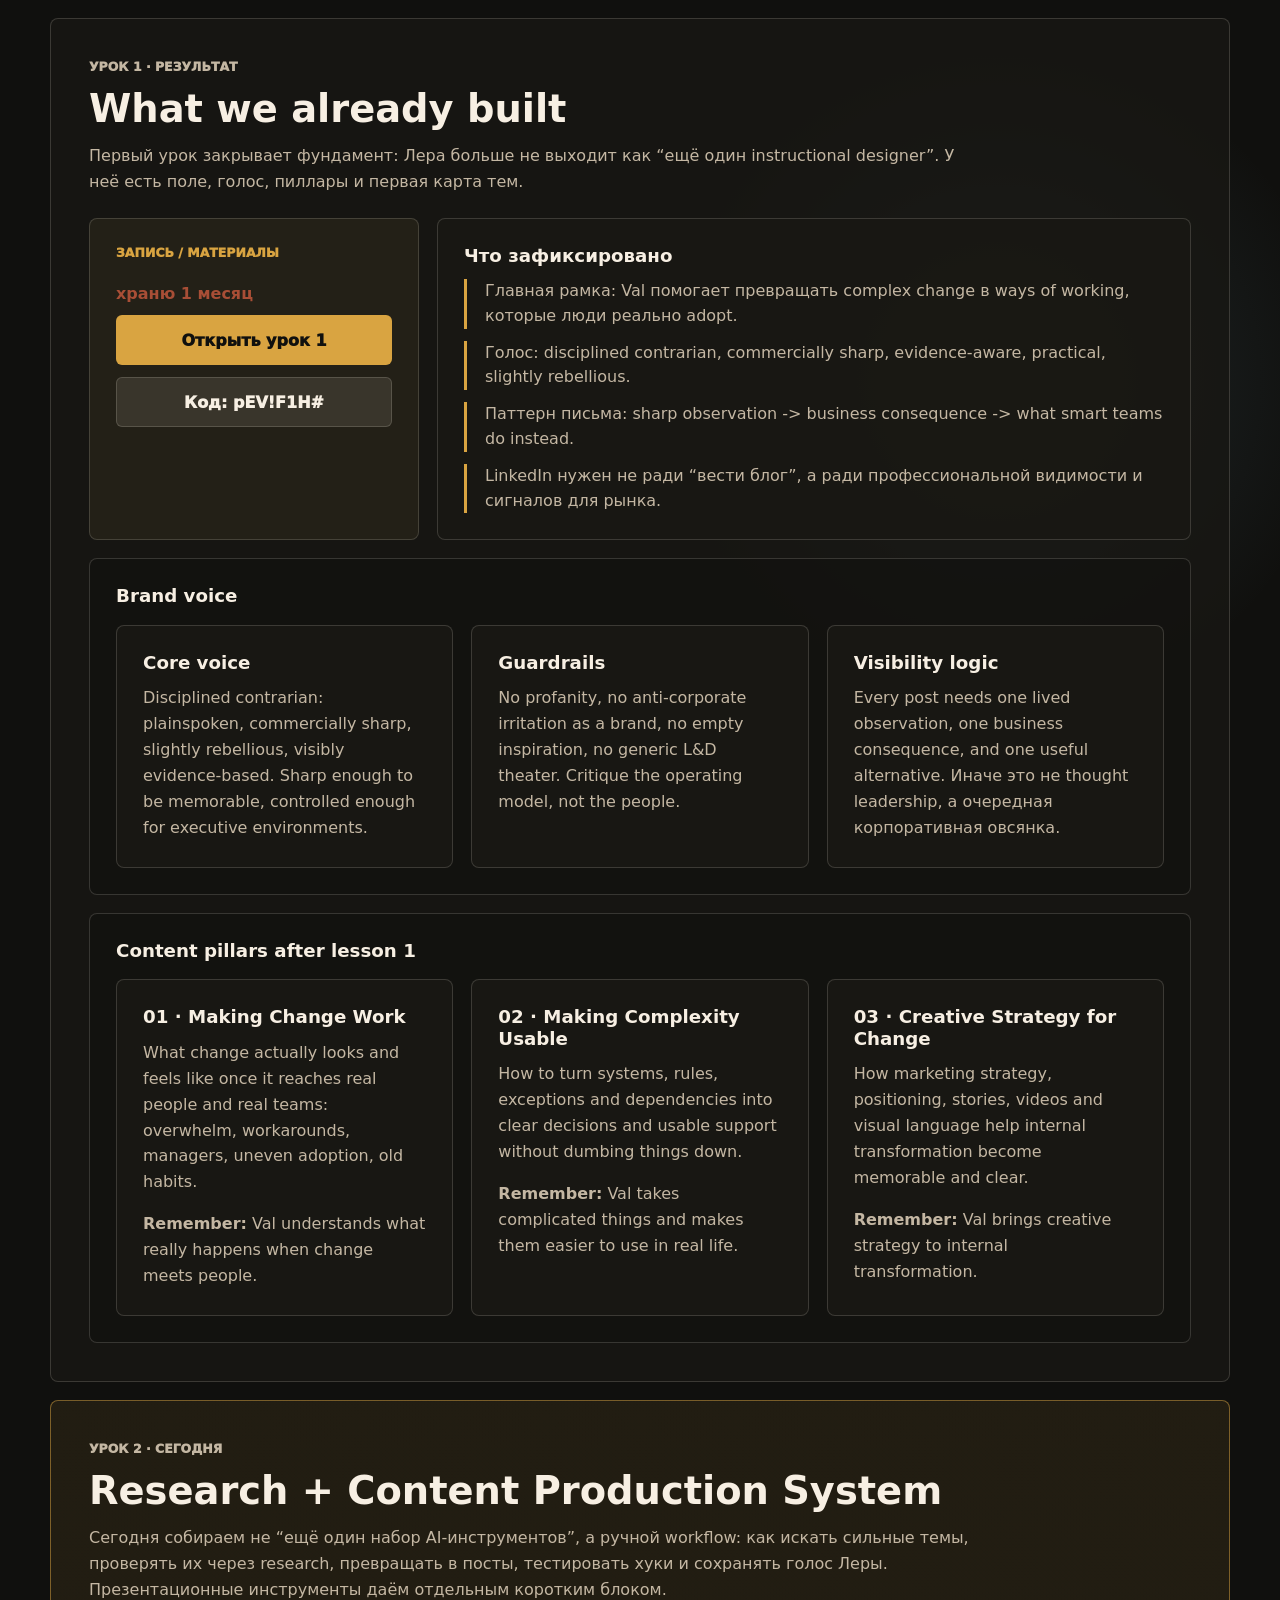
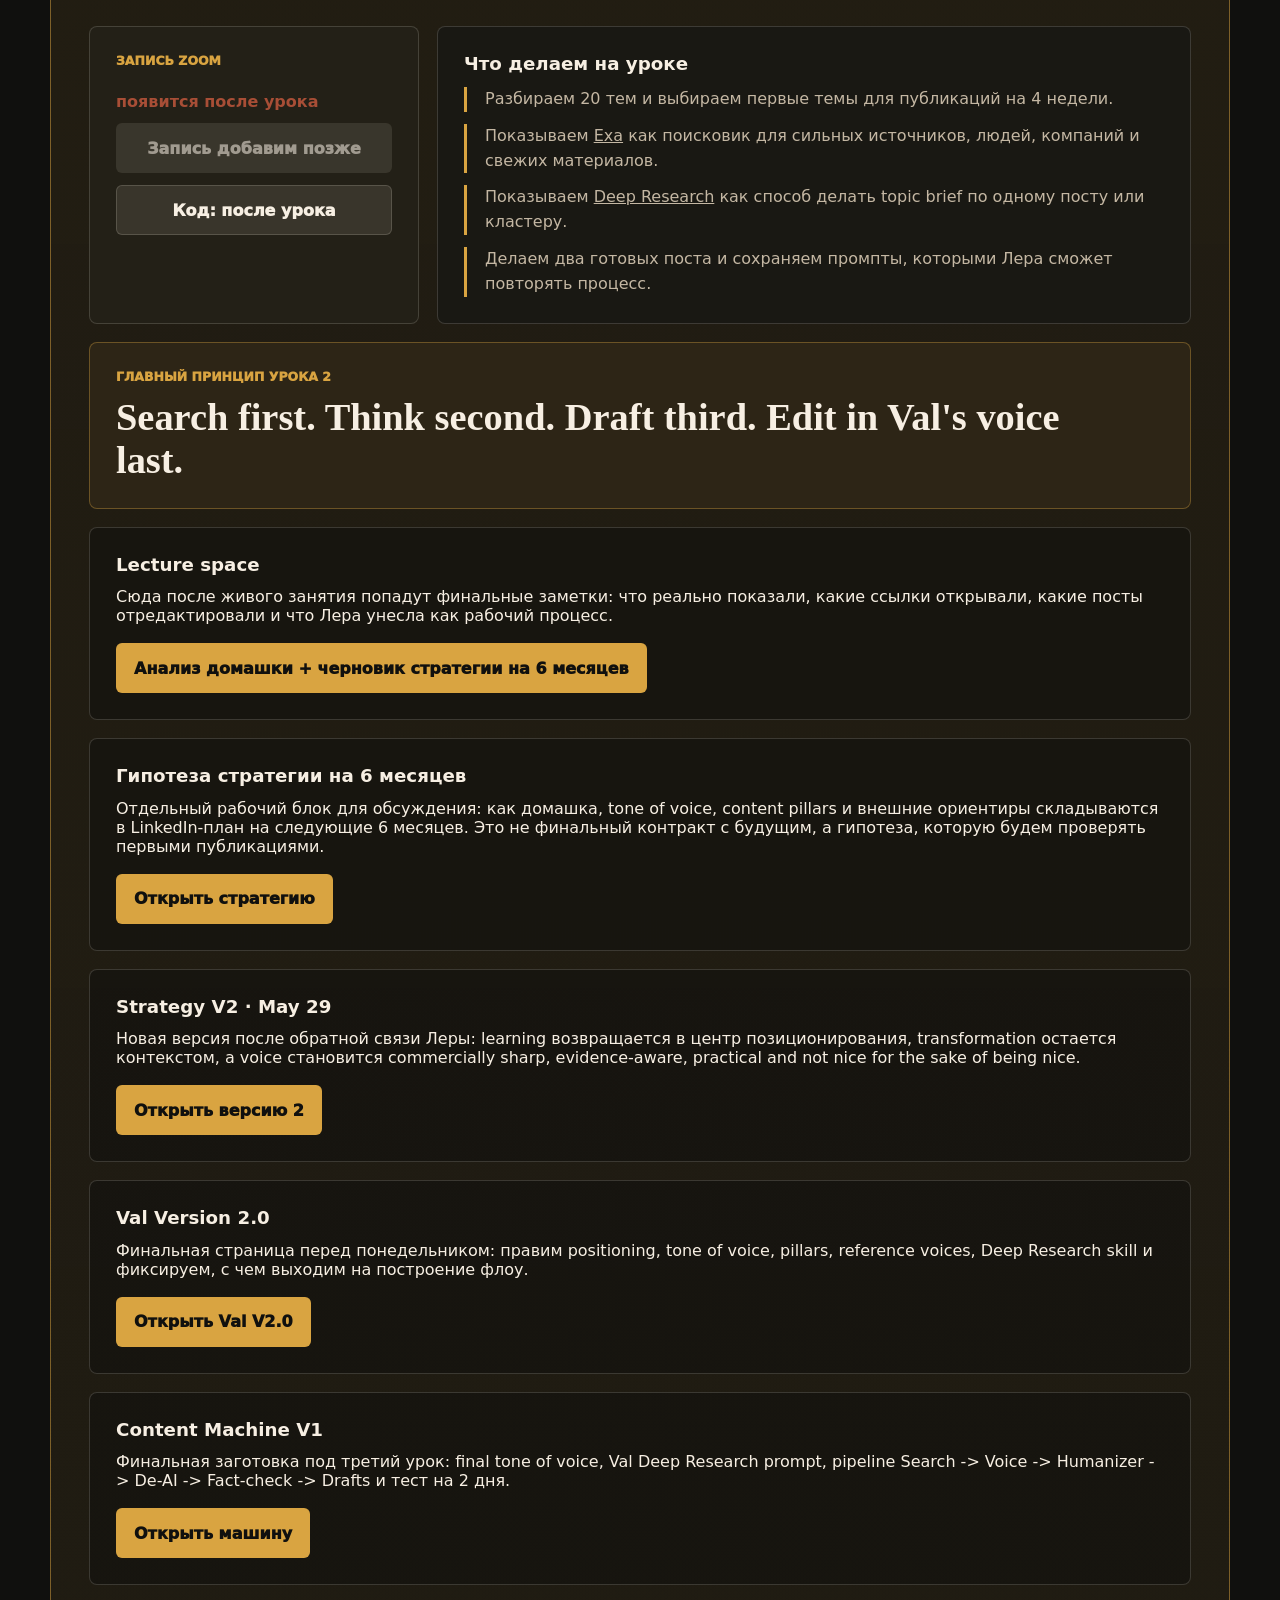
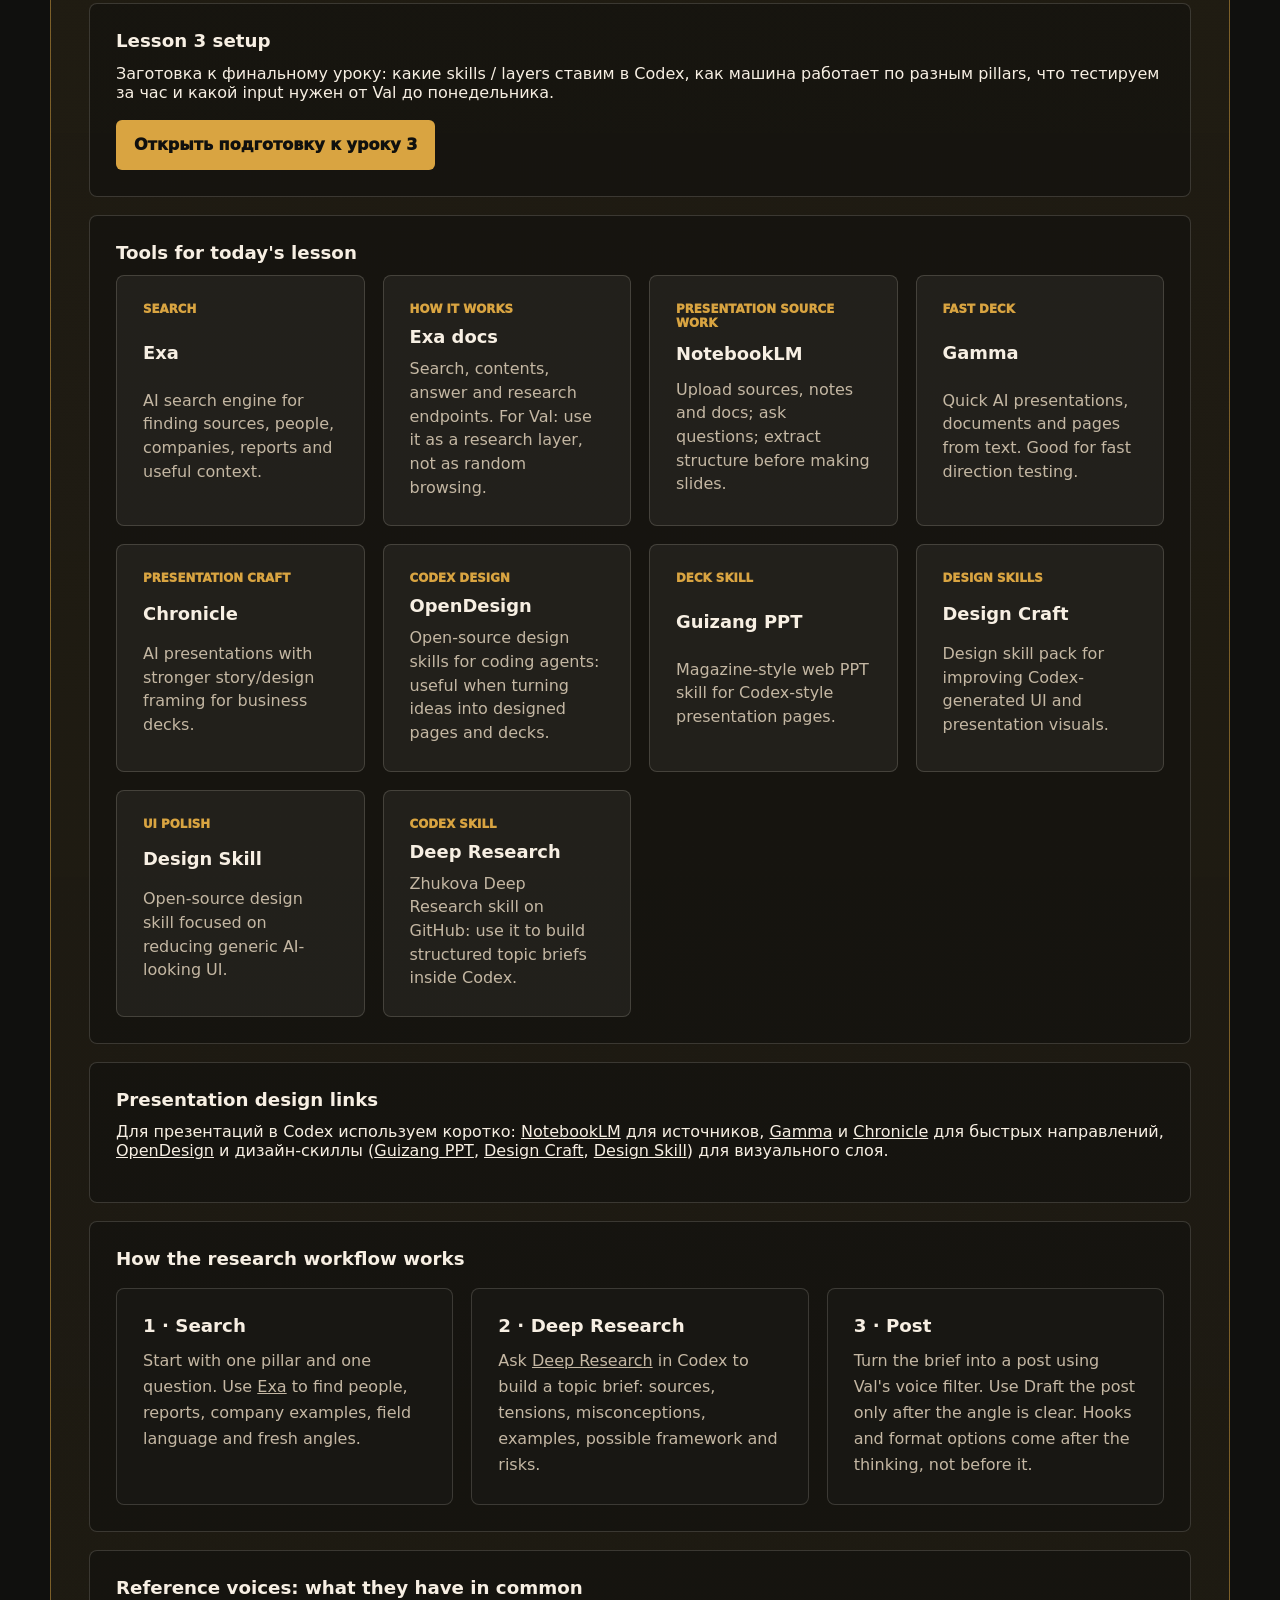
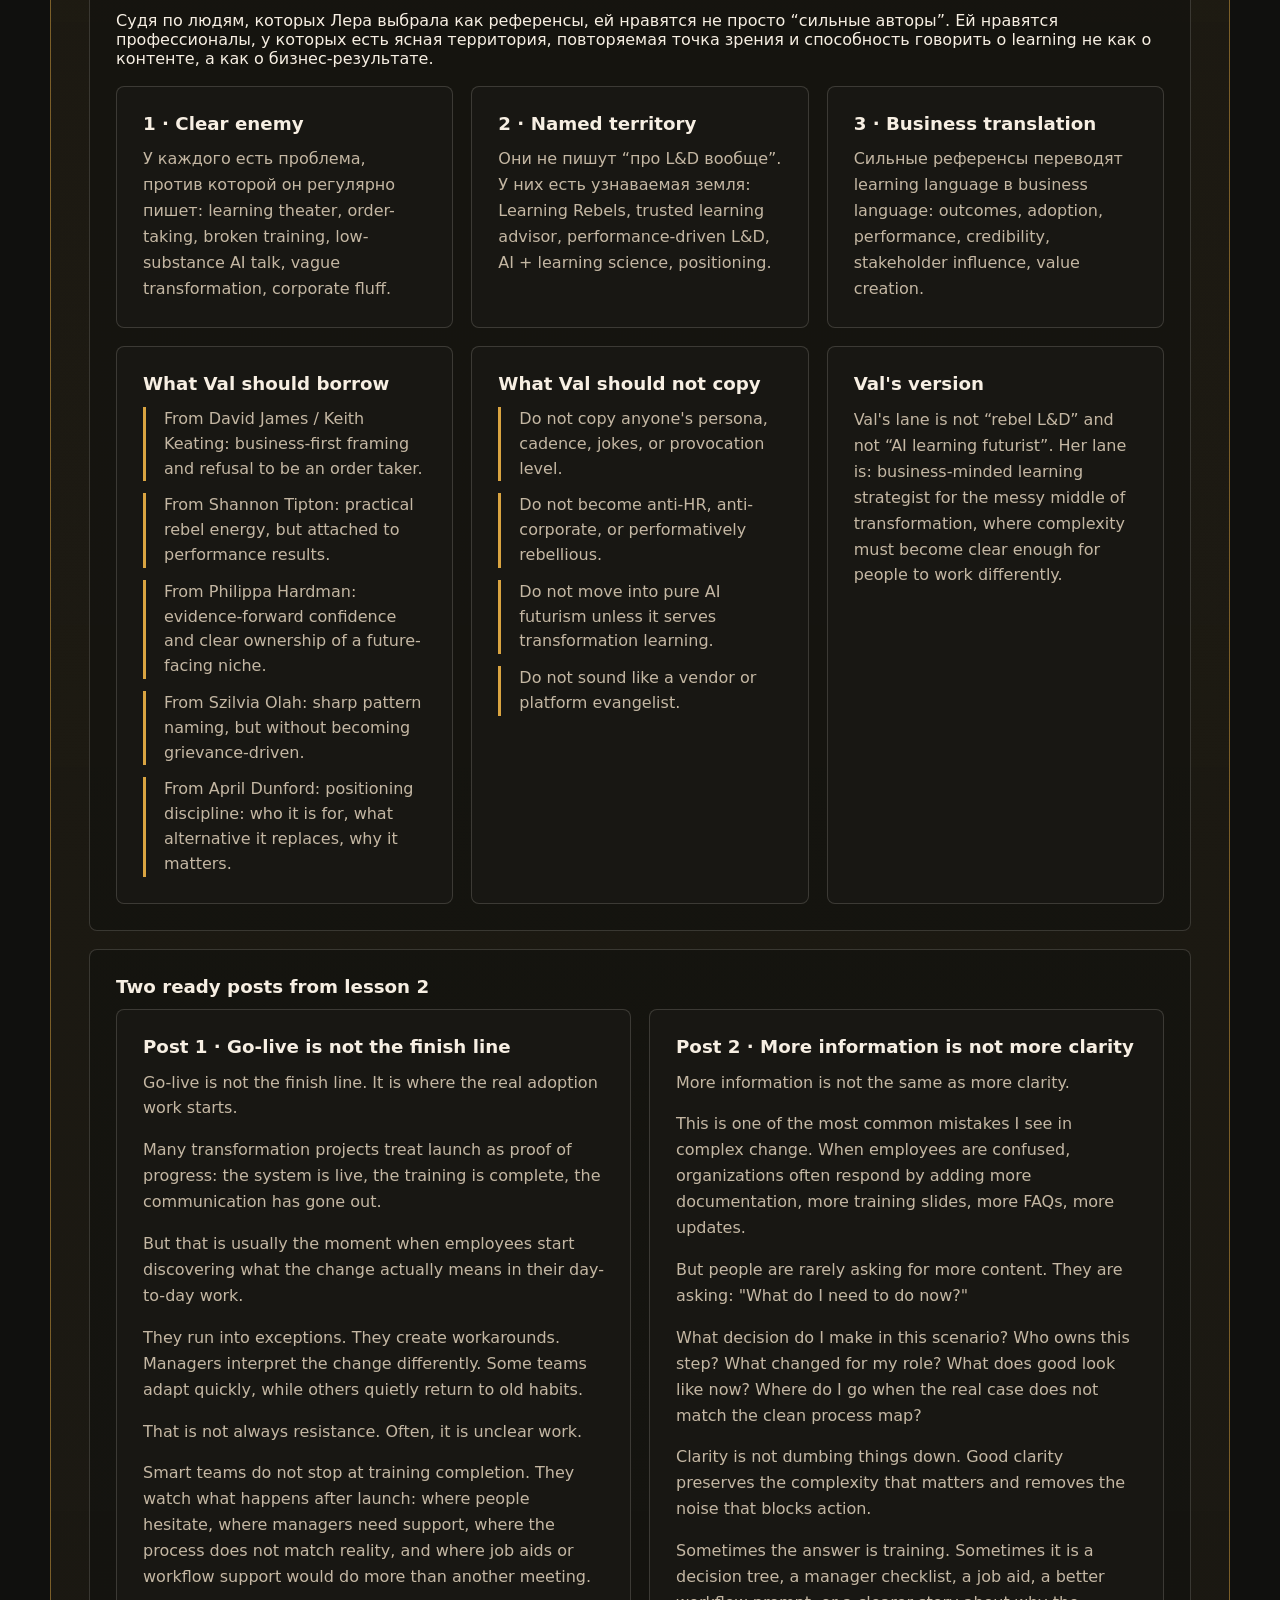
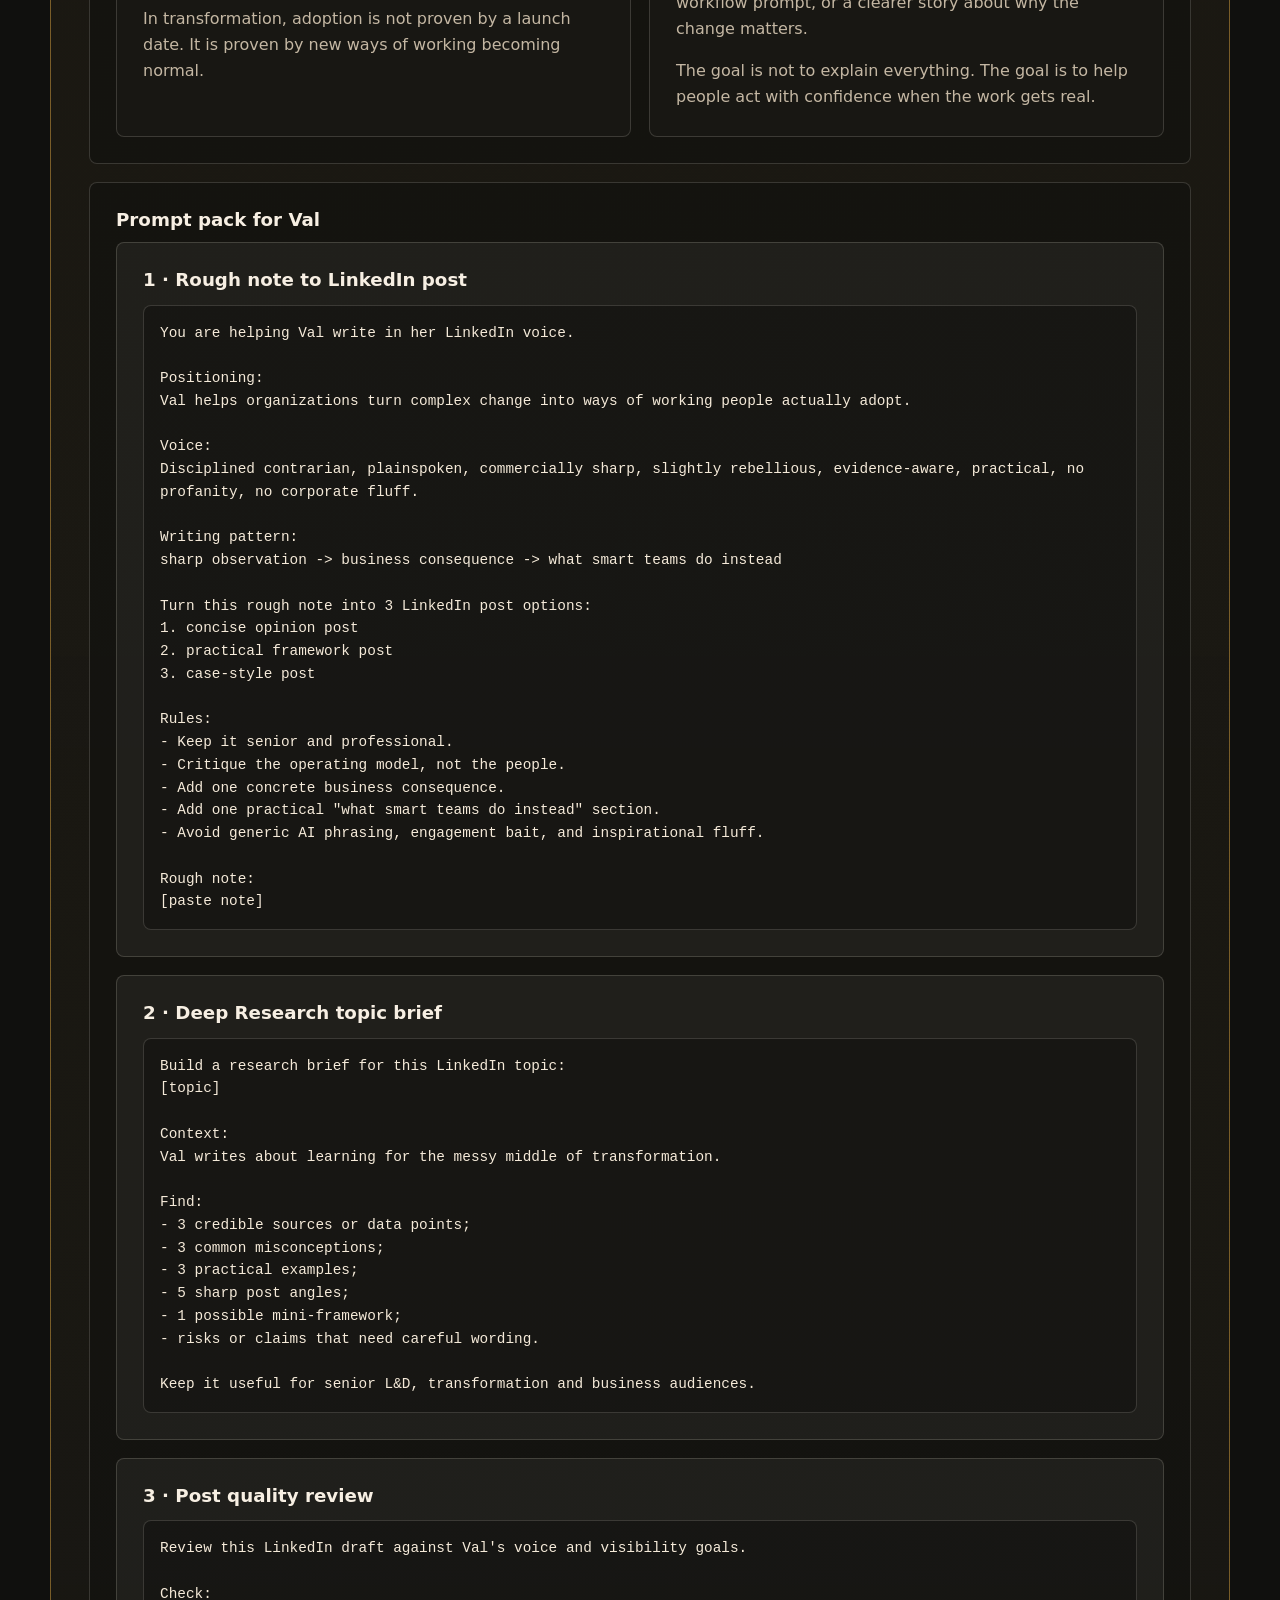
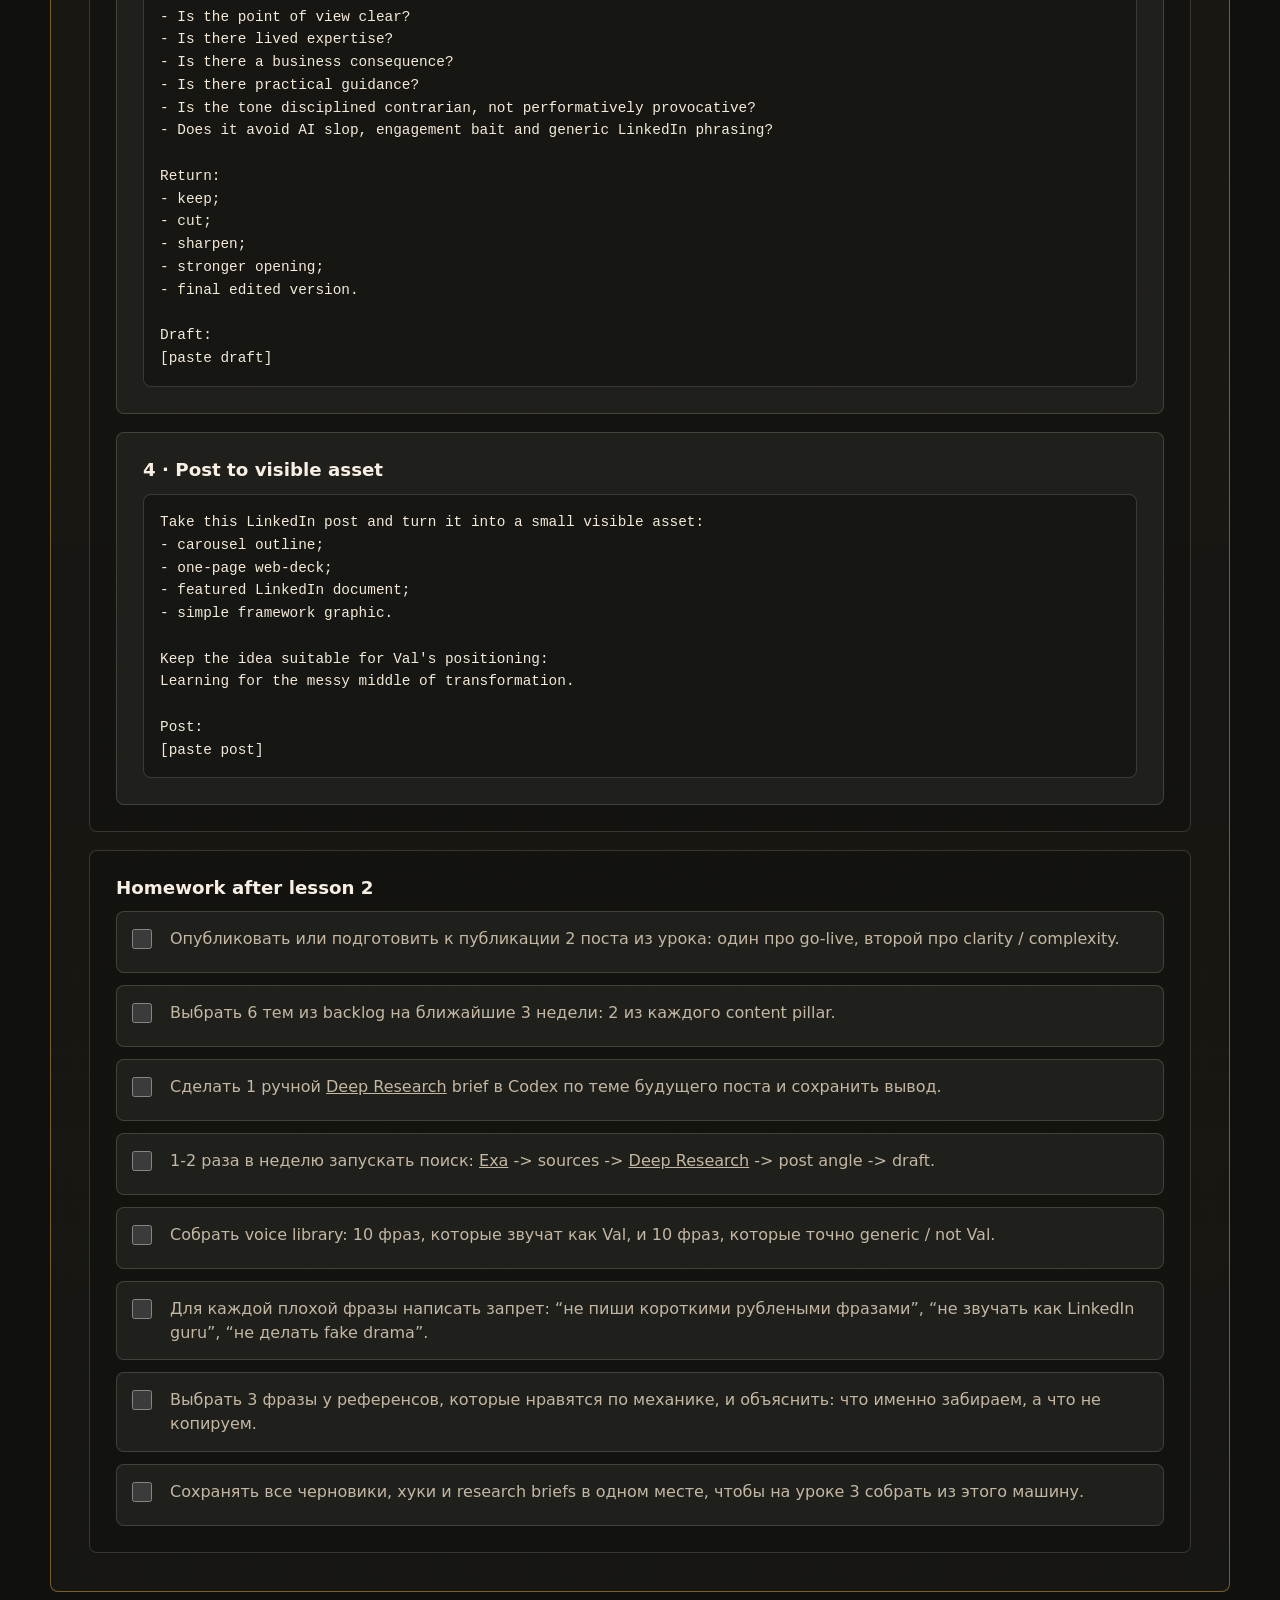
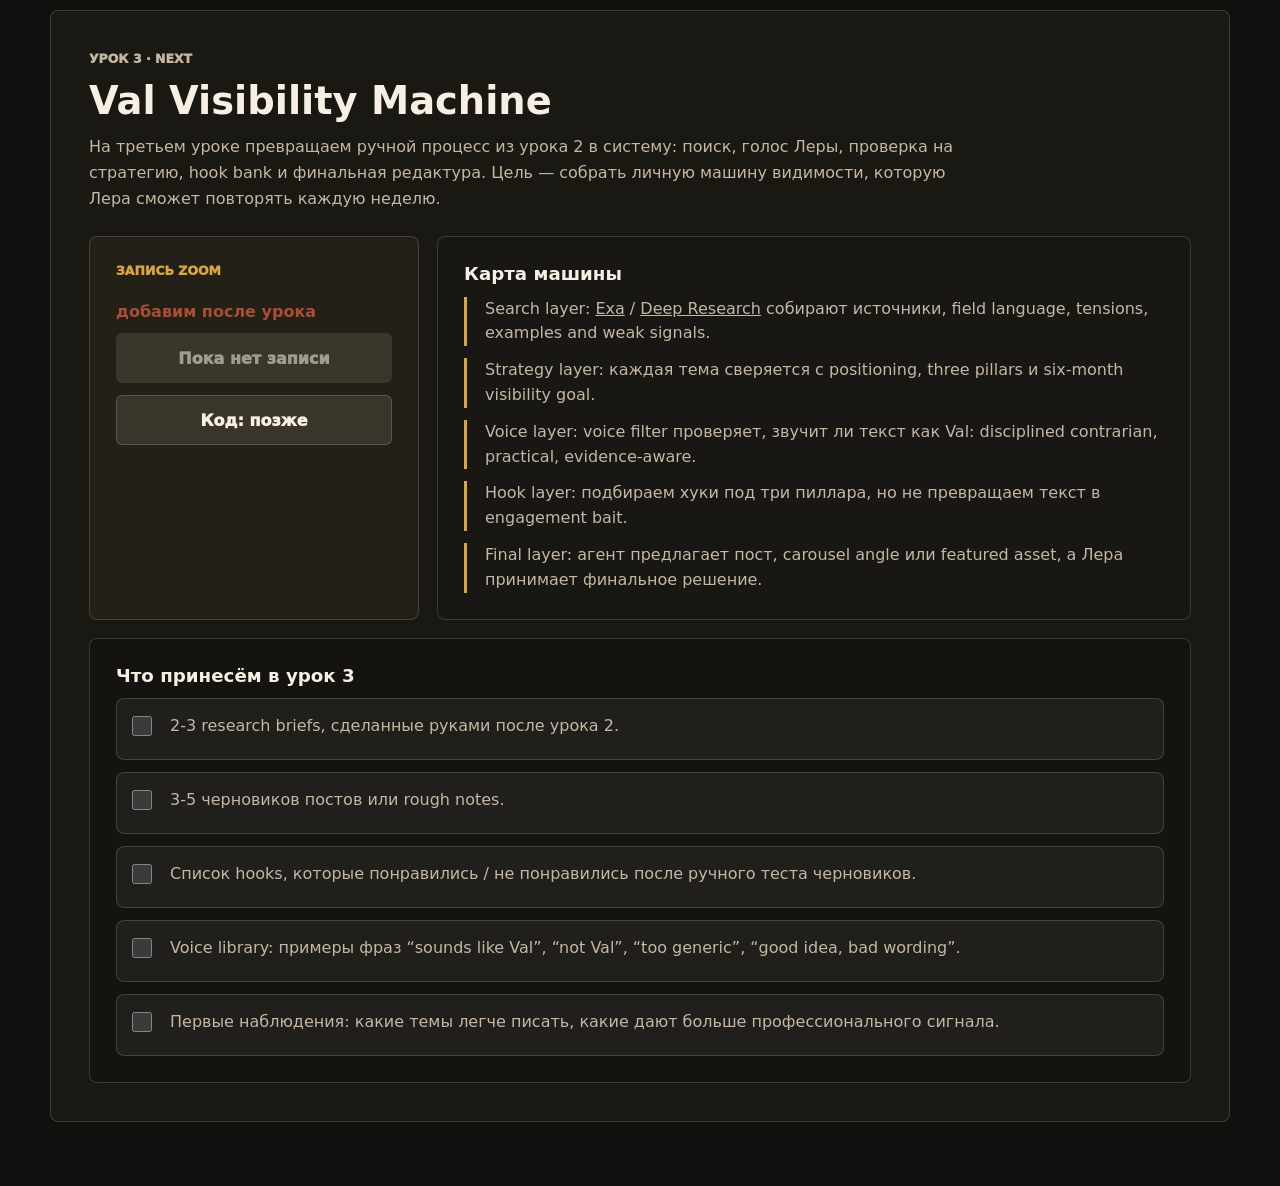
==== commit e407d099: "Add Val topic radar and lesson 3 setup" ====
--- a/index.html
+++ b/index.html
@@ -20,6 +20,7 @@
           <a href="./valeria-v2-0.html">val v2.0</a>
           <a href="./valeria-strategy-v2-2026-05-29.html">v2 / may 29</a>
           <a href="./valeria-content-machine-v1-2026-05-29.html">machine</a>
+          <a href="./valeria-lesson-3-setup.html">lesson 3 setup</a>
           <a href="#prompts">prompts</a>
         </nav>
 
@@ -302,6 +303,18 @@
         </div>
 
         <div class="homework">
+          <h3>Lesson 3 setup</h3>
+          <p>
+            Заготовка к финальному уроку: какие skills / layers ставим в Codex,
+            как машина работает по разным pillars, что тестируем за час и какой
+            input нужен от Val до понедельника.
+          </p>
+          <a class="primary-action inline-action" href="./valeria-lesson-3-setup.html">
+            Открыть подготовку к уроку 3
+          </a>
+        </div>
+
+        <div class="homework">
           <h3>Tools for today's lesson</h3>
           <div class="tool-grid">
             <a class="tool-card" href="https://exa.ai/" target="_blank" rel="noreferrer">
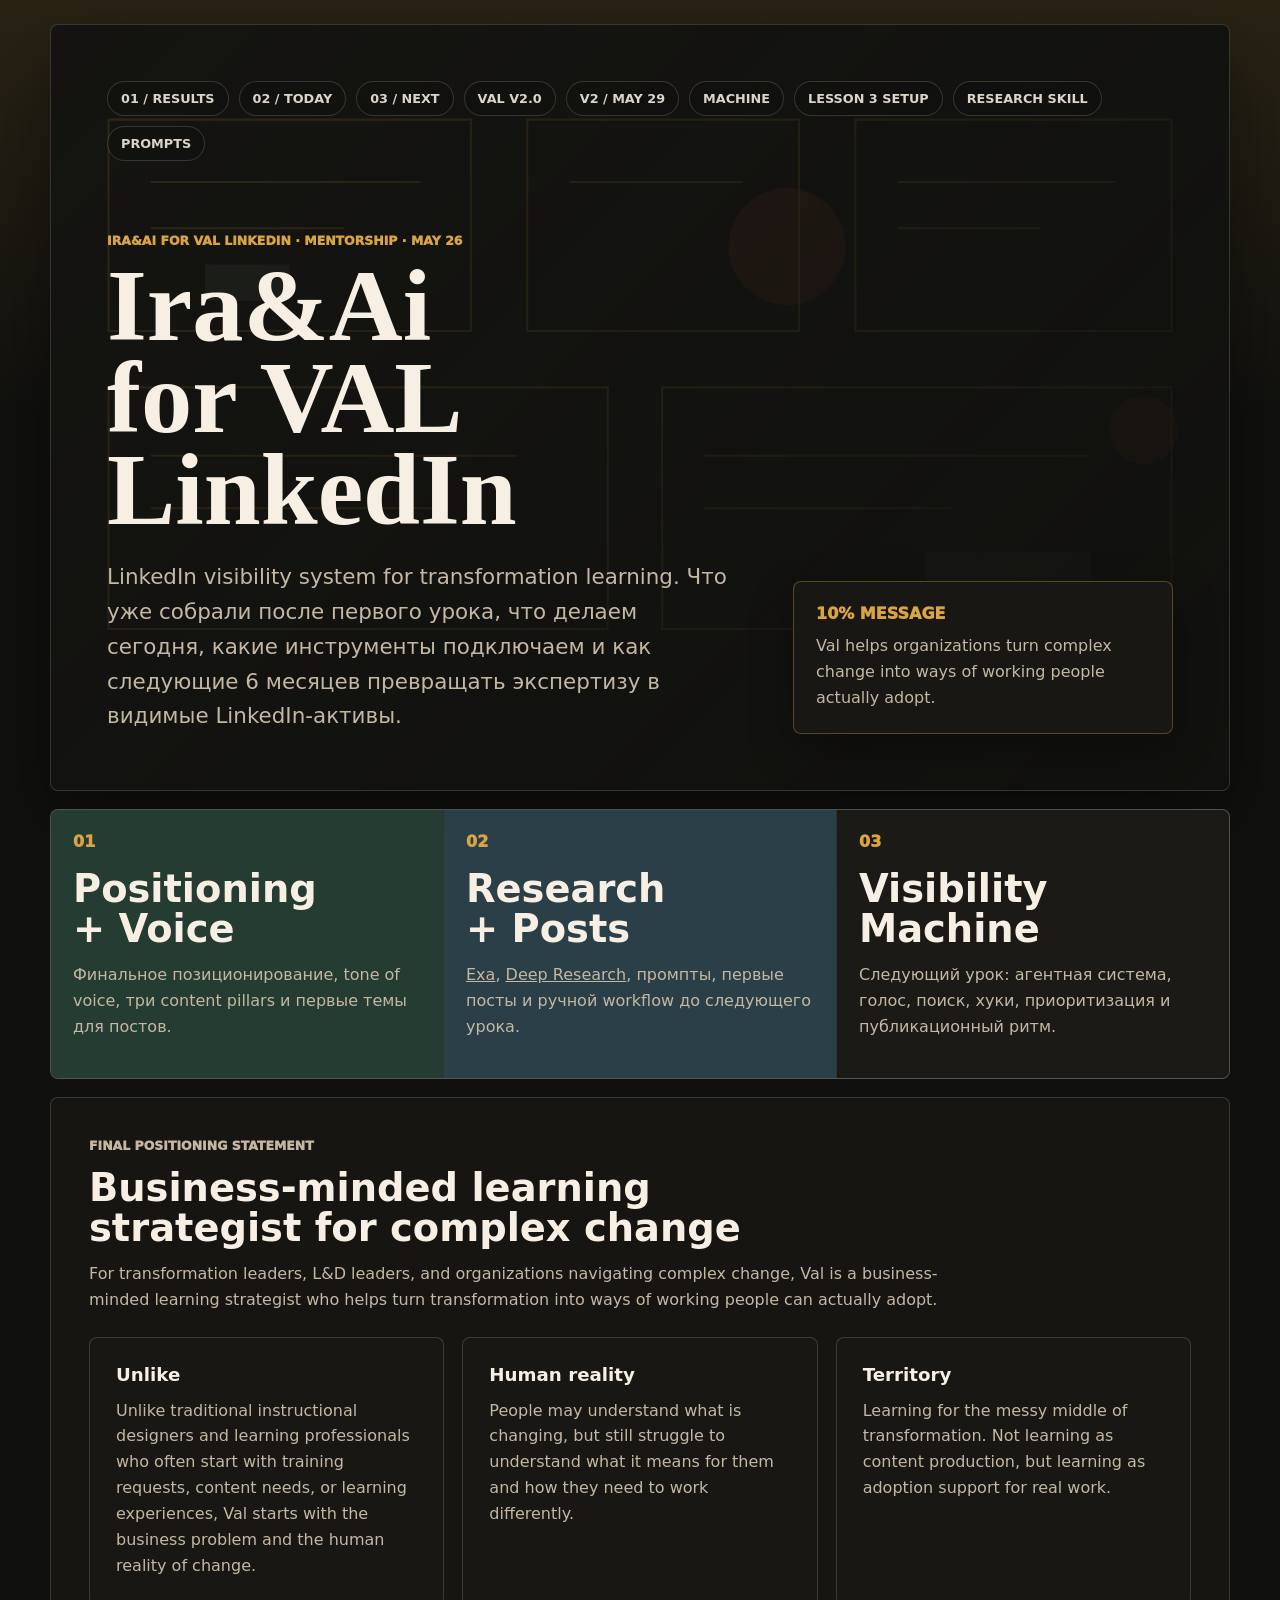
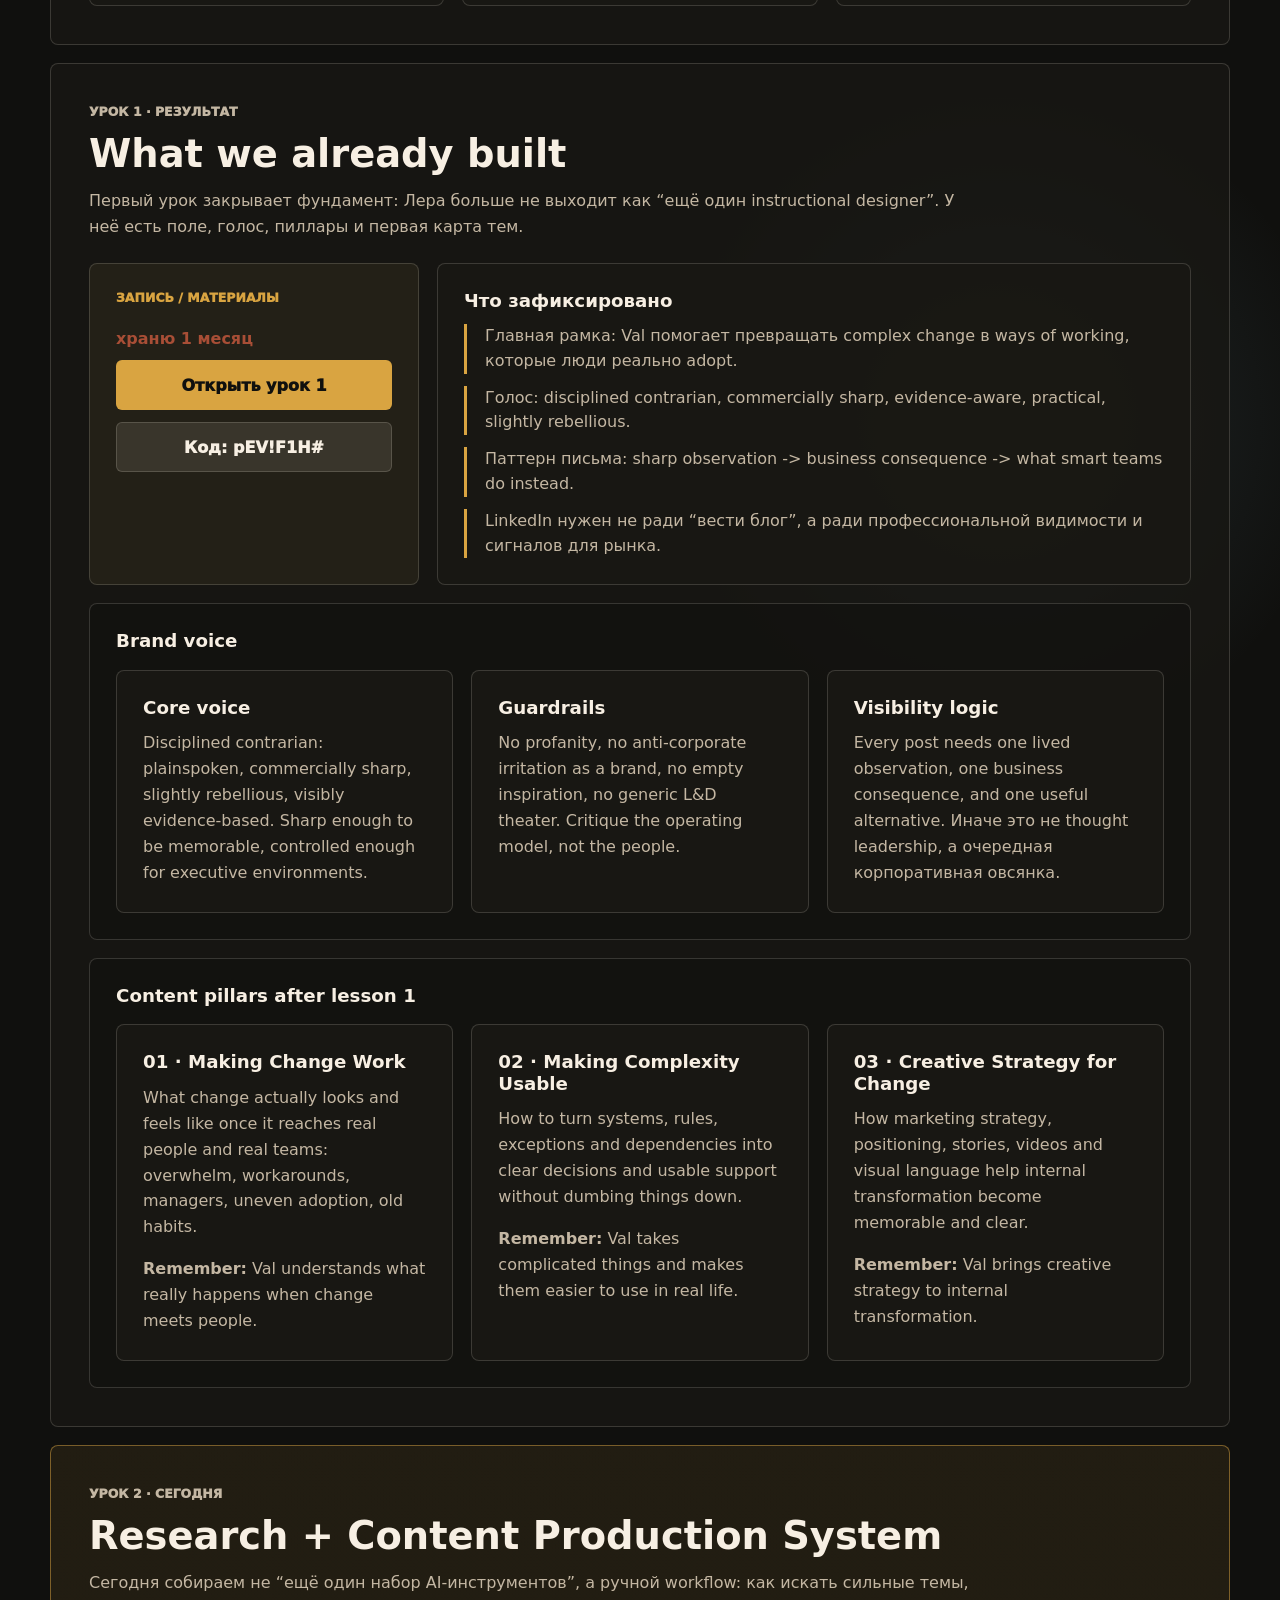
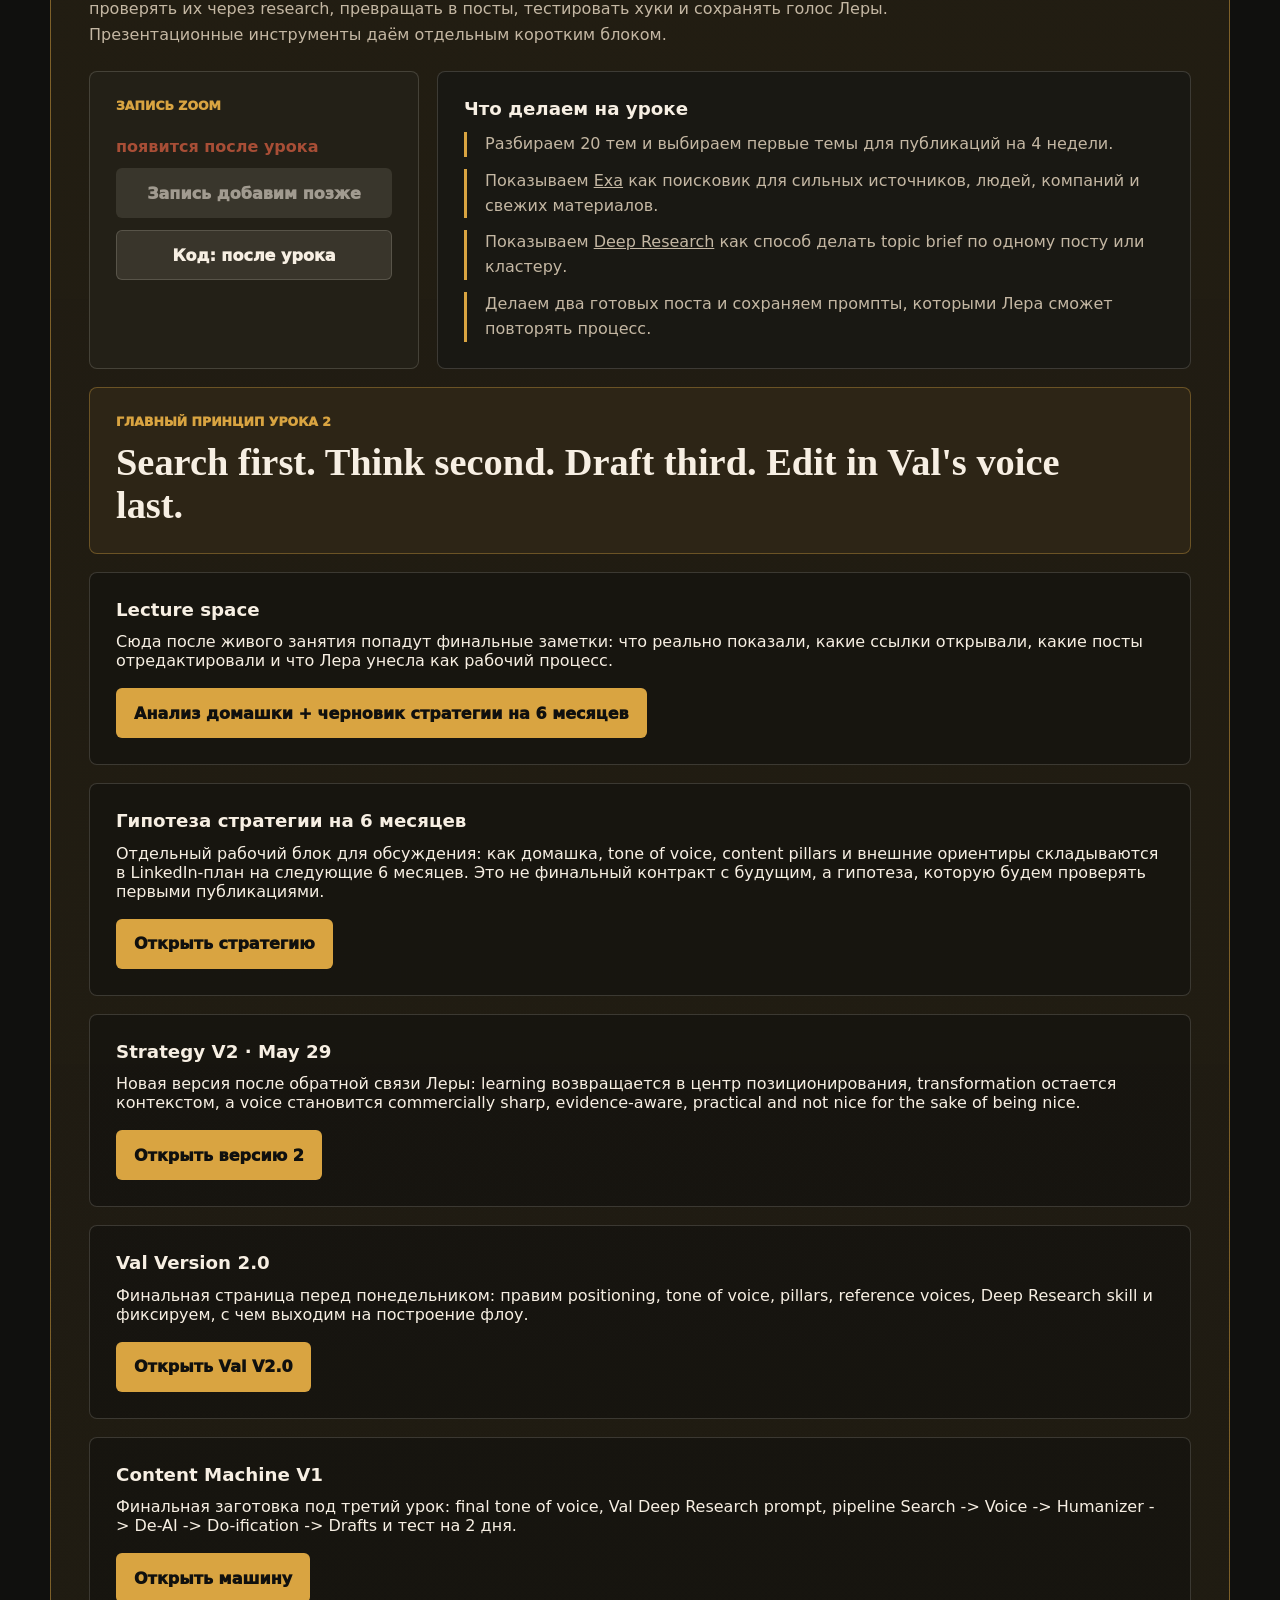
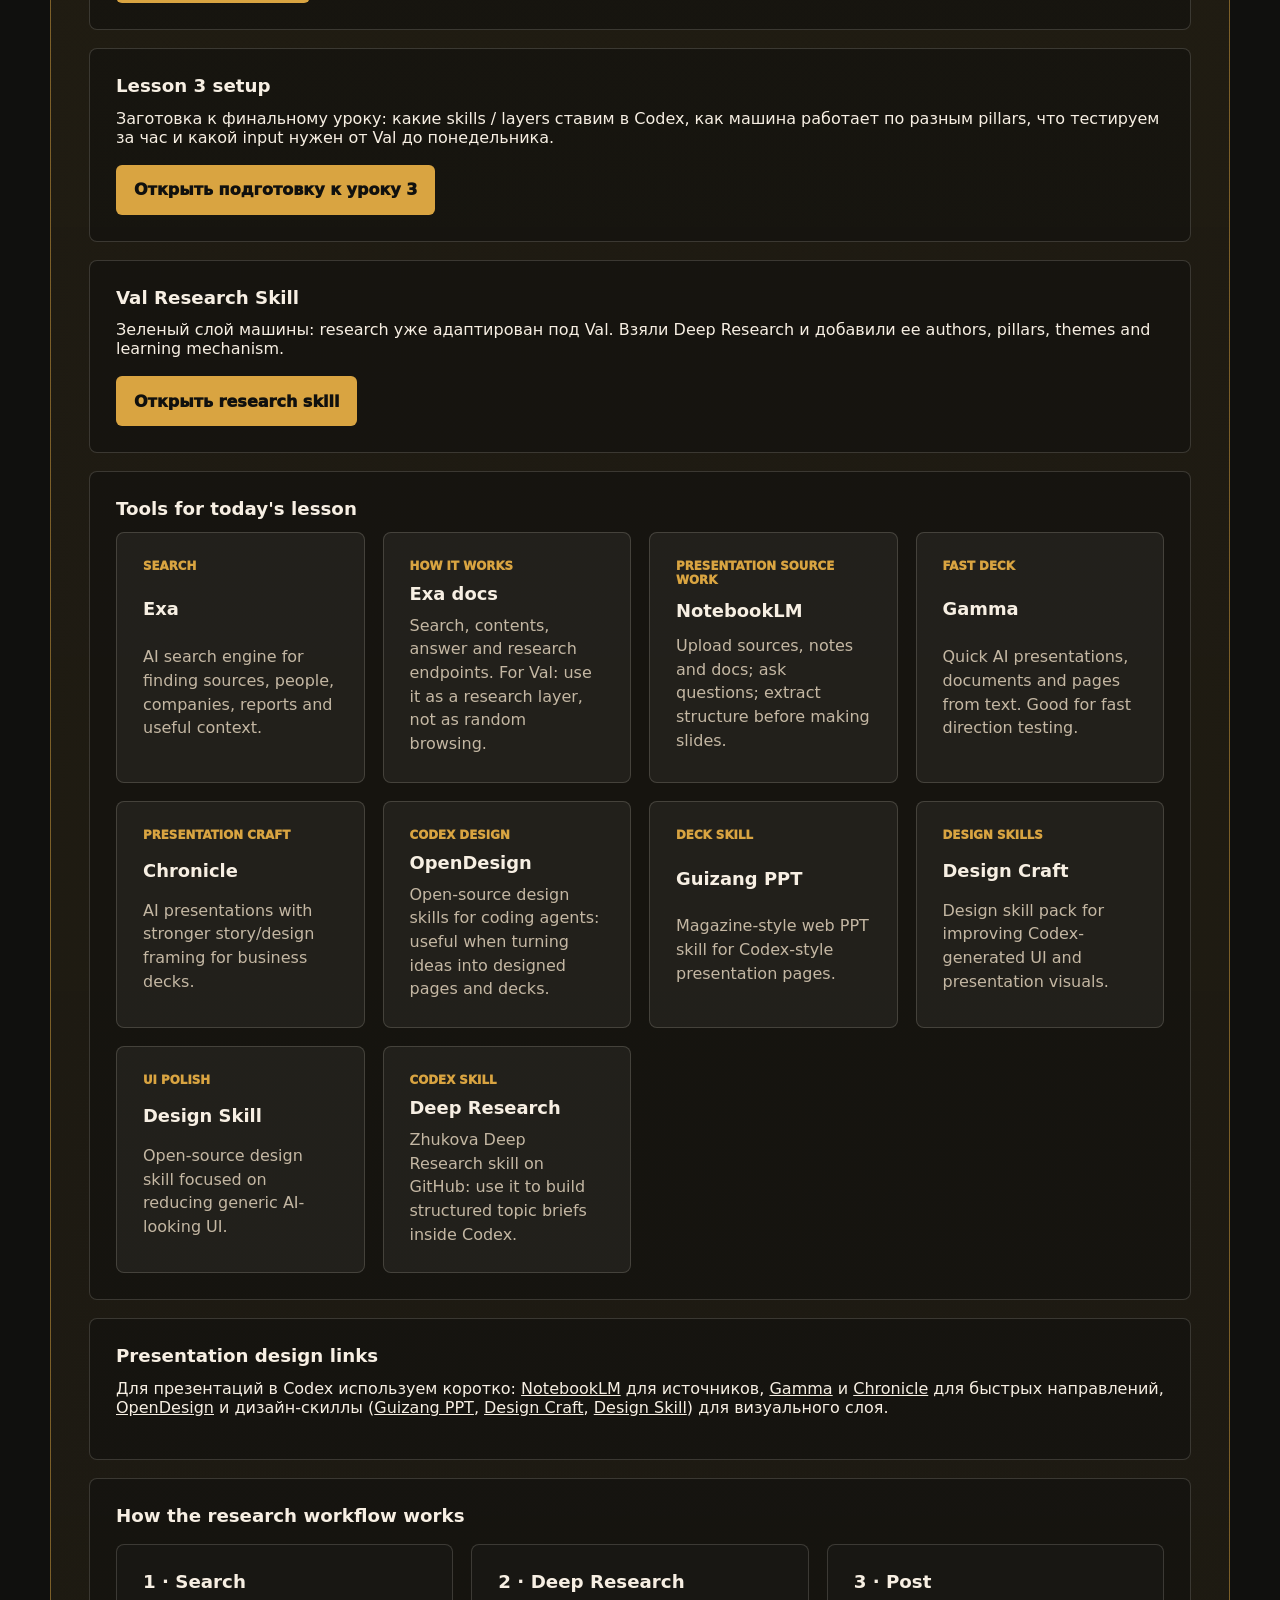
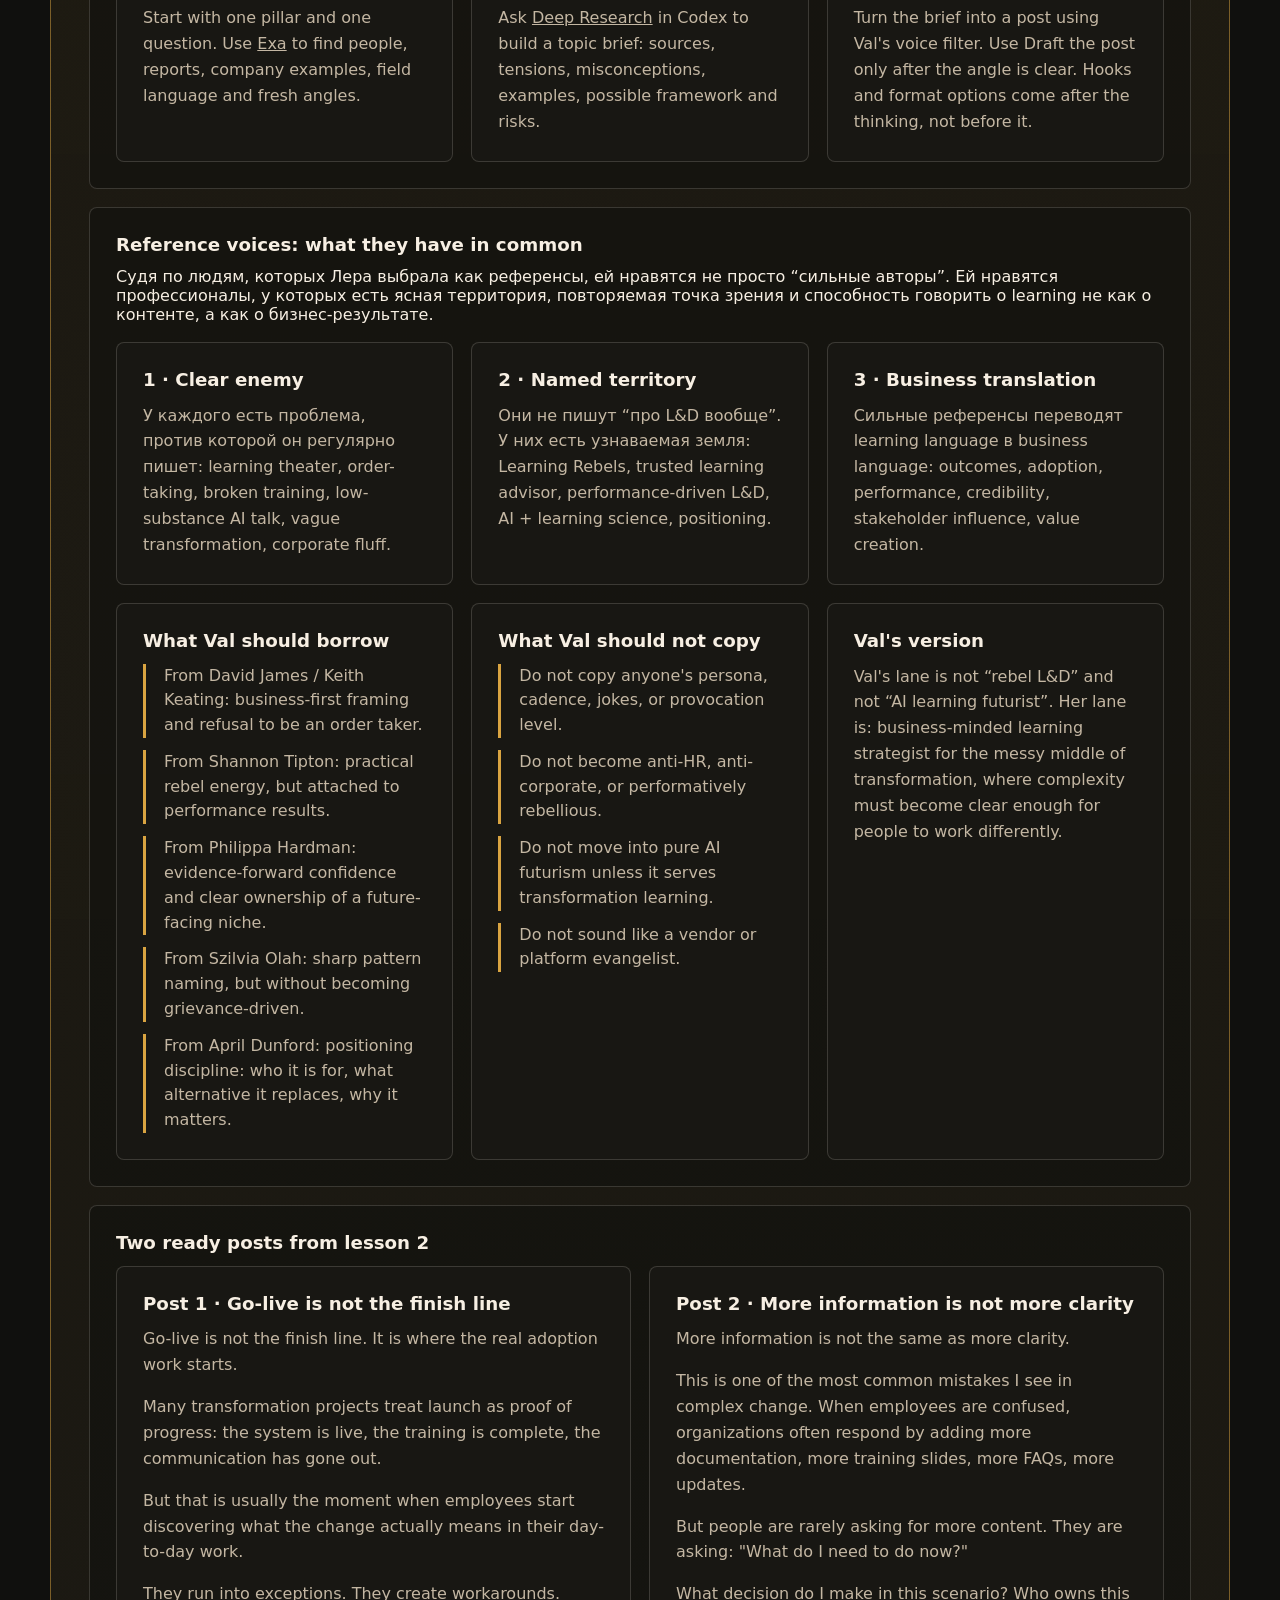
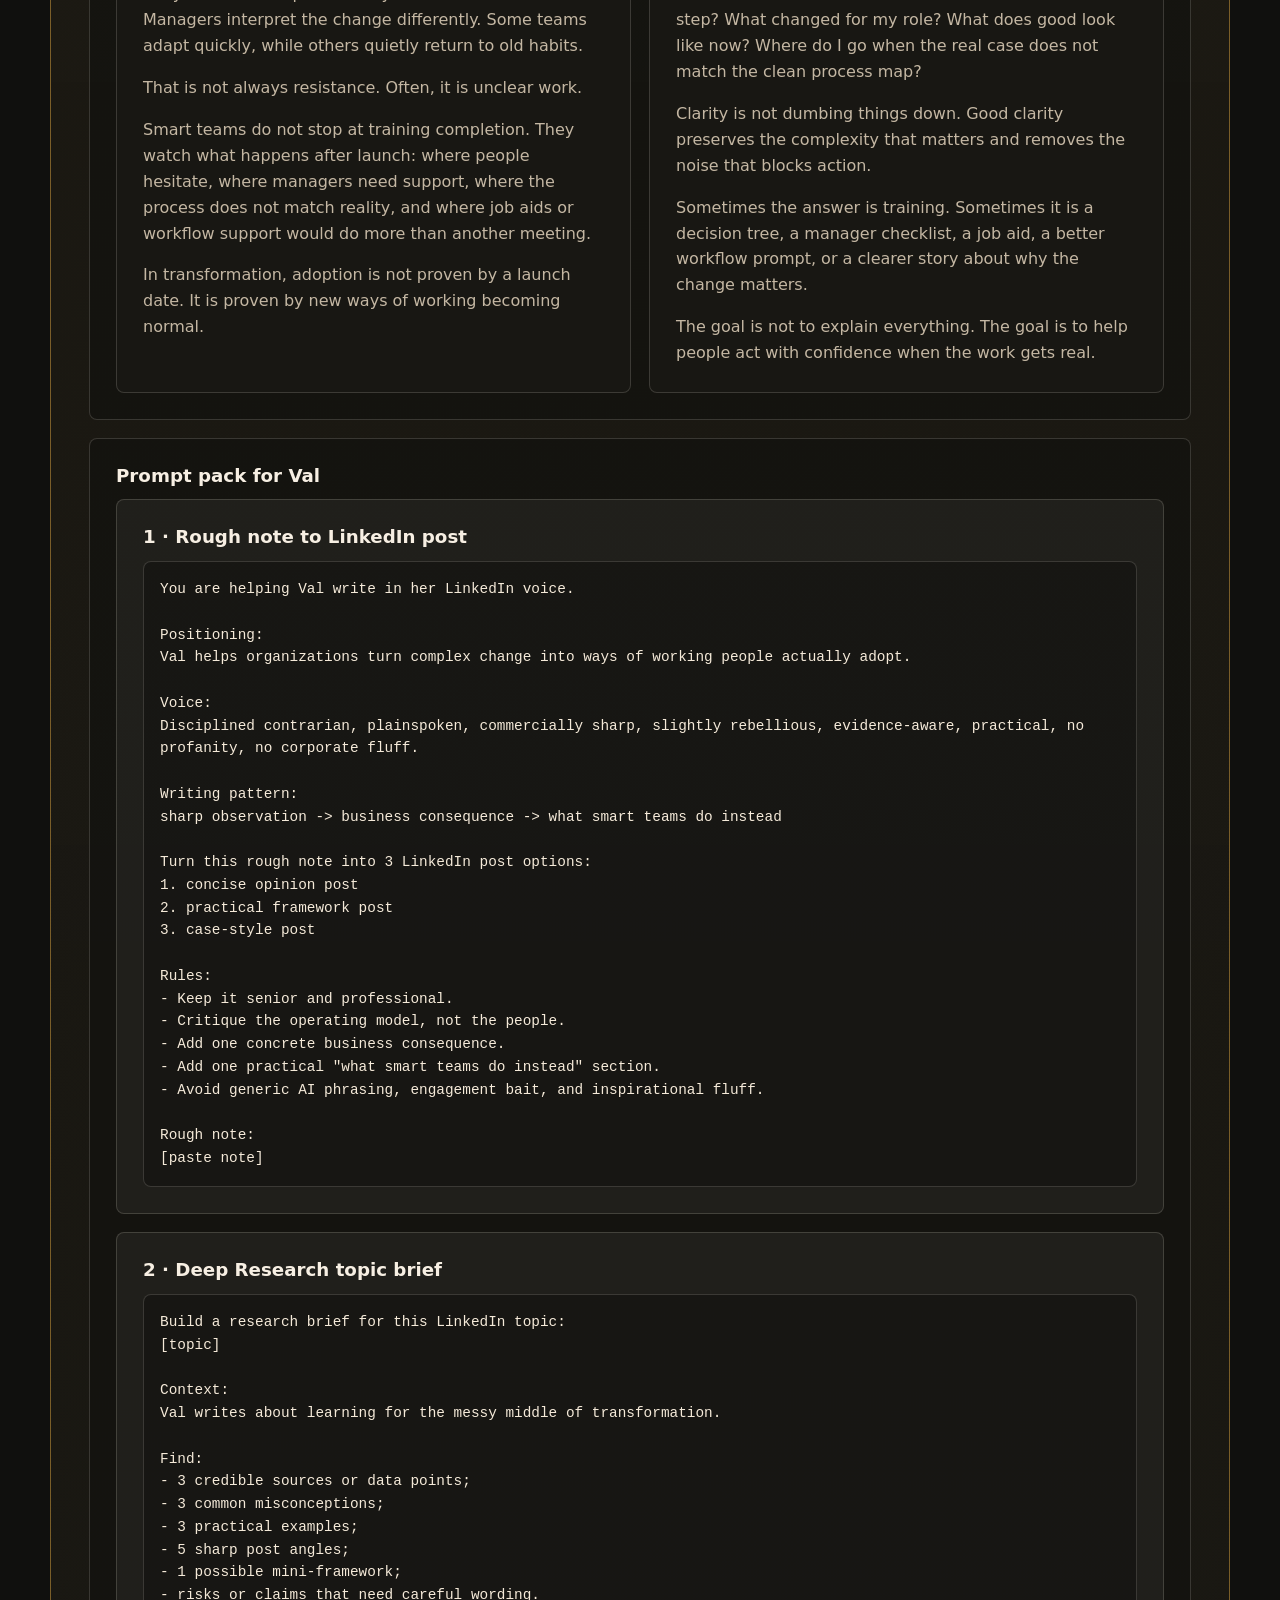
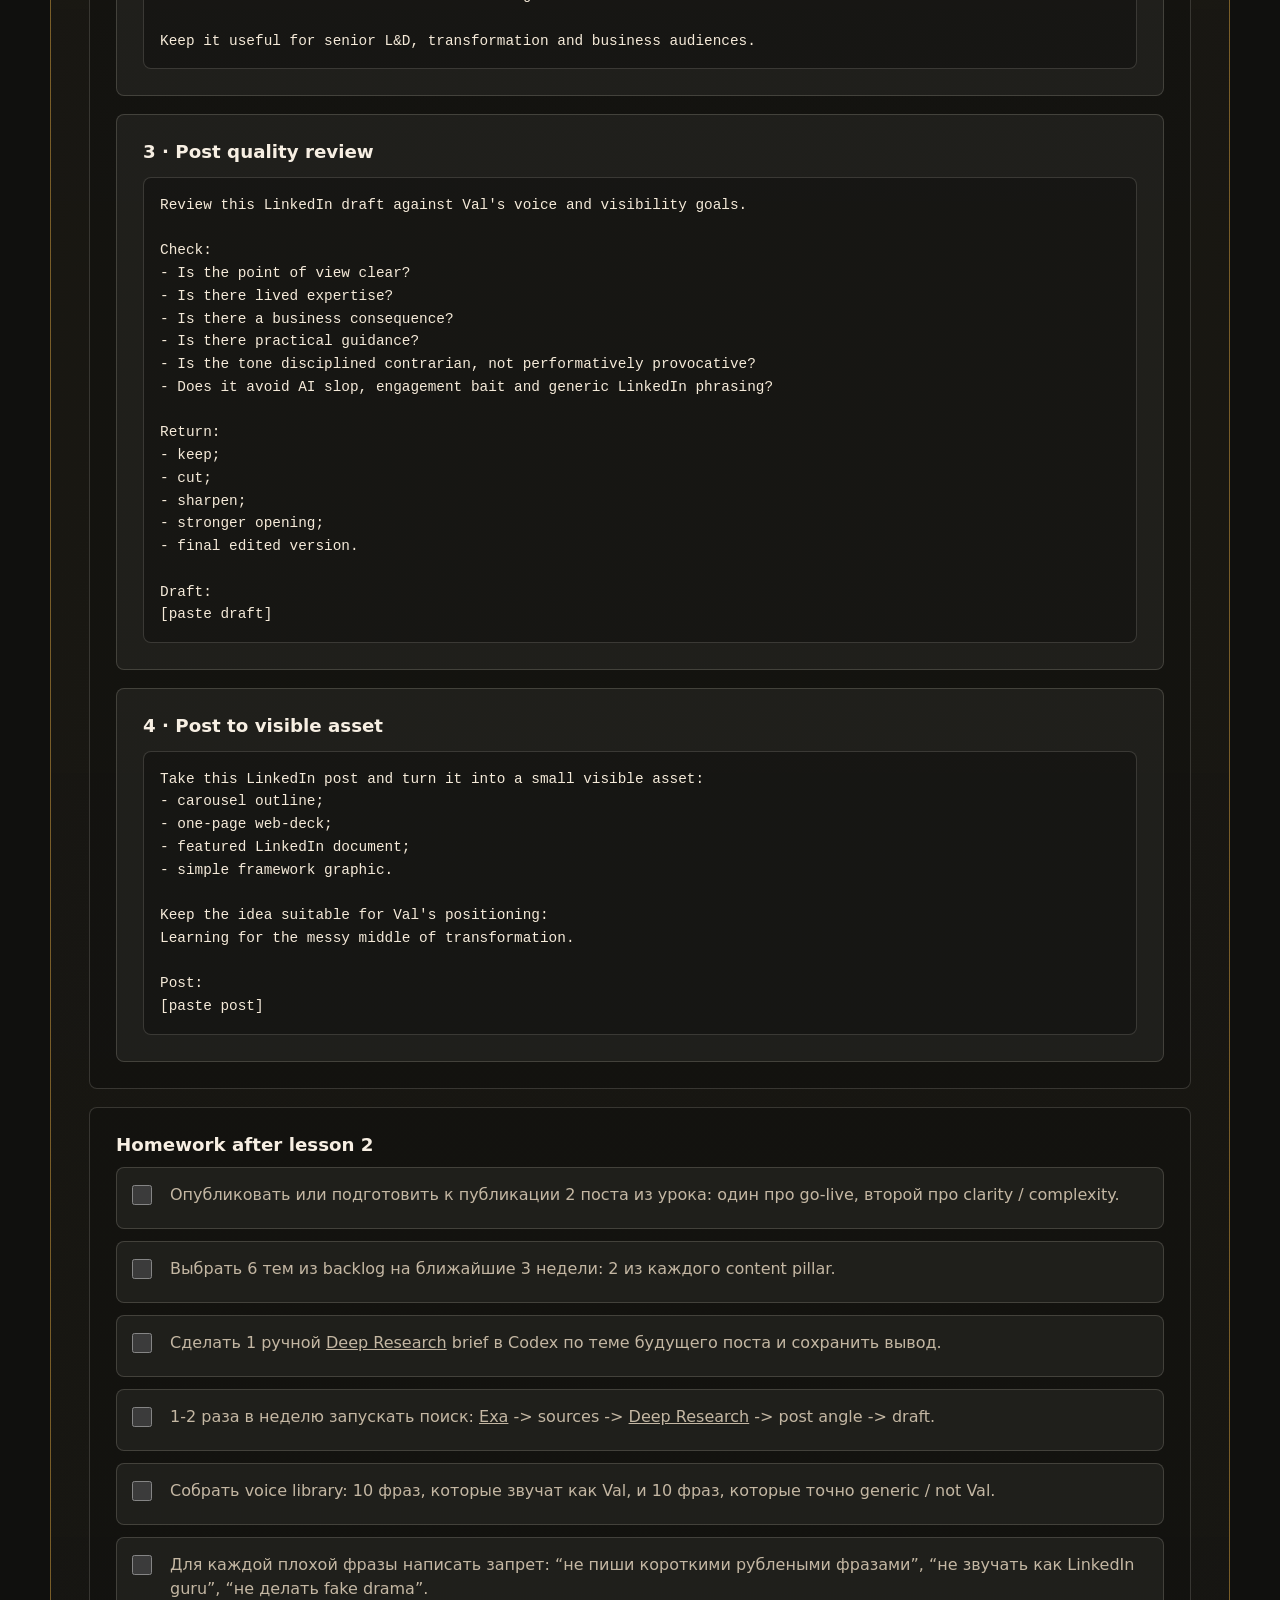
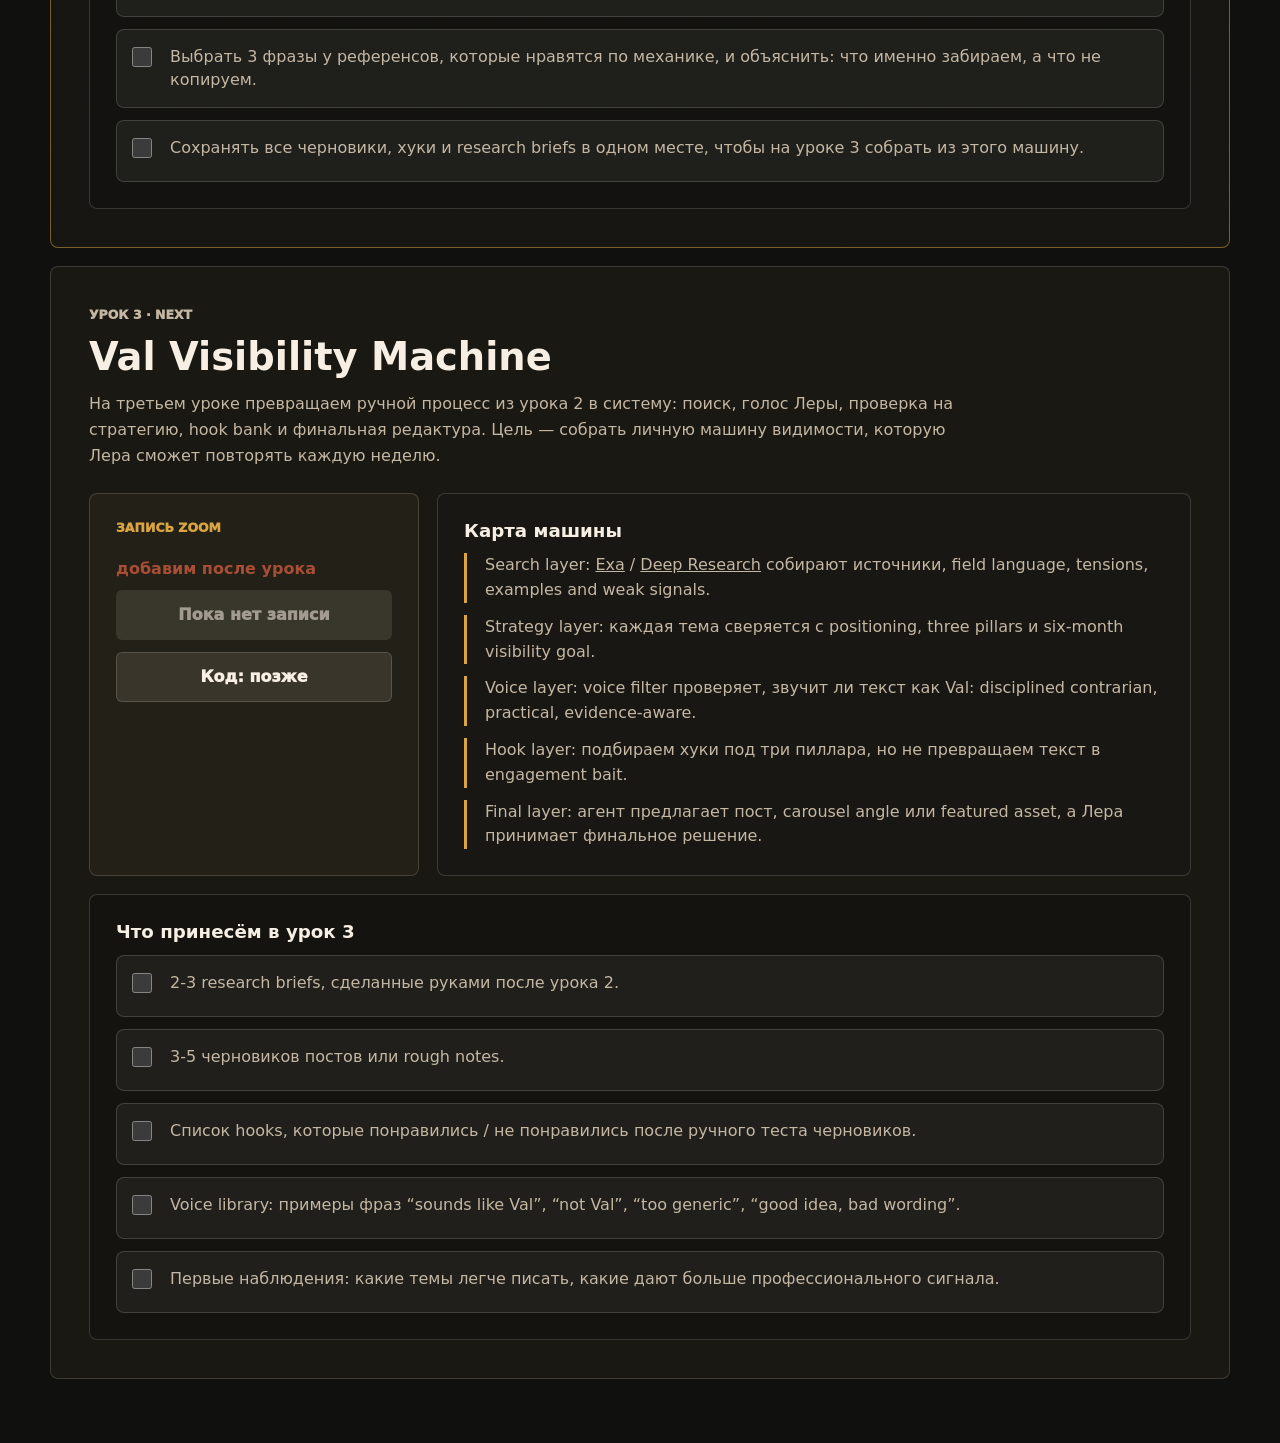
==== commit 94b9f0f8: "Refine Val lesson 3 machine status" ====
--- a/index.html
+++ b/index.html
@@ -21,6 +21,7 @@
           <a href="./valeria-strategy-v2-2026-05-29.html">v2 / may 29</a>
           <a href="./valeria-content-machine-v1-2026-05-29.html">machine</a>
           <a href="./valeria-lesson-3-setup.html">lesson 3 setup</a>
+          <a href="./valeria-research-skill.html">research skill</a>
           <a href="#prompts">prompts</a>
         </nav>
 
@@ -295,7 +296,7 @@
           <p>
             Финальная заготовка под третий урок: final tone of voice, Val Deep
             Research prompt, pipeline Search -> Voice -> Humanizer -> De-AI ->
-            Fact-check -> Drafts и тест на 2 дня.
+            Do-ification -> Drafts и тест на 2 дня.
           </p>
           <a class="primary-action inline-action" href="./valeria-content-machine-v1-2026-05-29.html">
             Открыть машину
@@ -311,6 +312,18 @@
           </p>
           <a class="primary-action inline-action" href="./valeria-lesson-3-setup.html">
             Открыть подготовку к уроку 3
+          </a>
+        </div>
+
+        <div class="homework">
+          <h3>Val Research Skill</h3>
+          <p>
+            Зеленый слой машины: research уже адаптирован под Val. Взяли Deep
+            Research и добавили ее authors, pillars, themes and learning
+            mechanism.
+          </p>
+          <a class="primary-action inline-action" href="./valeria-research-skill.html">
+            Открыть research skill
           </a>
         </div>
 
--- a/styles.css
+++ b/styles.css
@@ -238,6 +238,65 @@
   background: rgba(35, 32, 23, 0.58);
 }
 
+.status-grid {
+  display: grid;
+  grid-template-columns: repeat(4, 1fr);
+  gap: 14px;
+  margin-top: 18px;
+}
+
+.status-card {
+  min-width: 0;
+  padding: 18px;
+  border: 1px solid var(--line);
+  border-radius: 8px;
+  background: rgba(247, 239, 227, 0.055);
+}
+
+.status-card strong {
+  display: block;
+  margin-bottom: 8px;
+  font-size: 1.02rem;
+}
+
+.status-card p {
+  margin-bottom: 0;
+  color: var(--muted);
+  line-height: 1.45;
+}
+
+.status-card.is-ready {
+  border-color: rgba(127, 154, 128, 0.72);
+  background: rgba(127, 154, 128, 0.14);
+}
+
+.status-card.is-review {
+  border-color: rgba(168, 78, 54, 0.82);
+  background: rgba(168, 78, 54, 0.16);
+}
+
+.status-badge {
+  display: inline-grid;
+  min-height: 28px;
+  place-items: center;
+  margin-bottom: 12px;
+  padding: 0 10px;
+  border-radius: 999px;
+  font-size: 0.72rem;
+  font-weight: 950;
+  text-transform: uppercase;
+}
+
+.status-badge.ready {
+  color: #10100e;
+  background: var(--sage);
+}
+
+.status-badge.review {
+  color: #fff2e9;
+  background: var(--rust);
+}
+
 .lesson-heading {
   max-width: 900px;
   margin-bottom: 24px;
@@ -534,6 +593,7 @@
   .content-grid,
   .tool-grid,
   .post-grid,
+  .status-grid,
   .program-map {
     grid-template-columns: 1fr;
   }
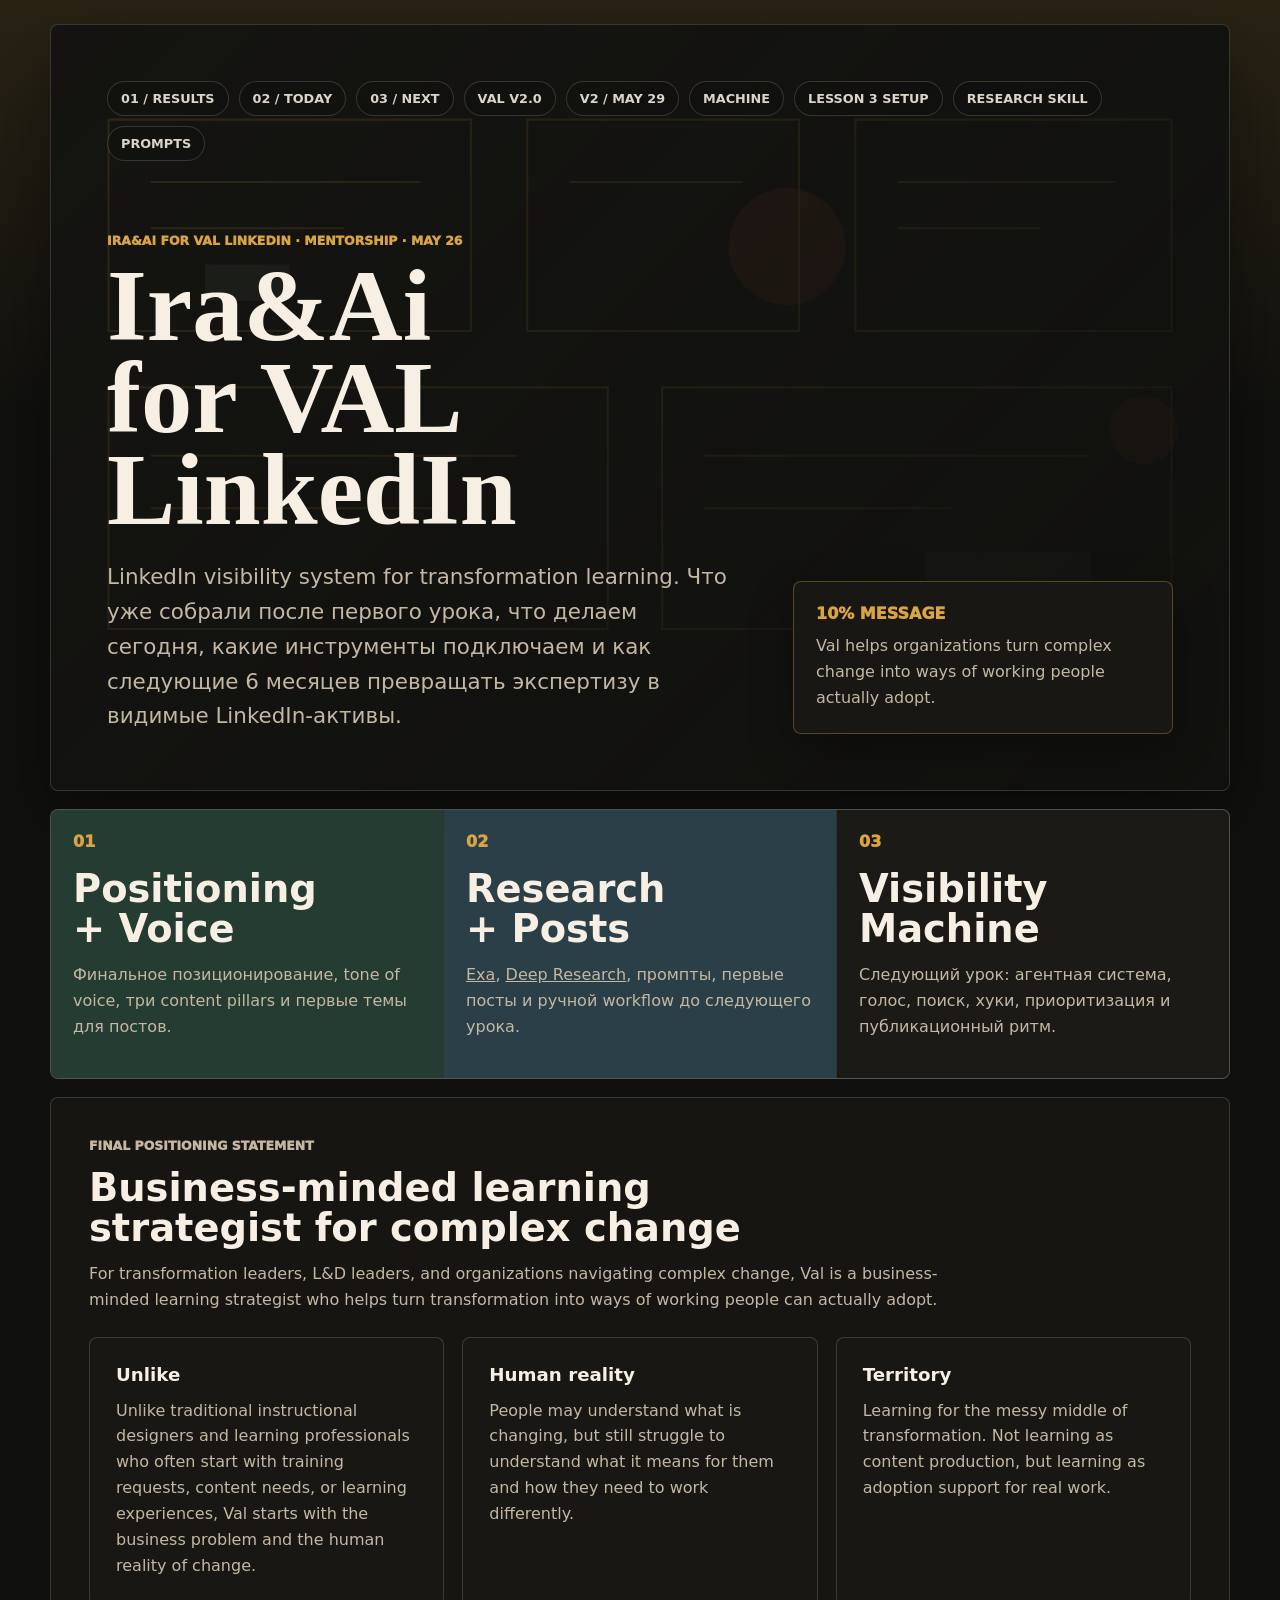
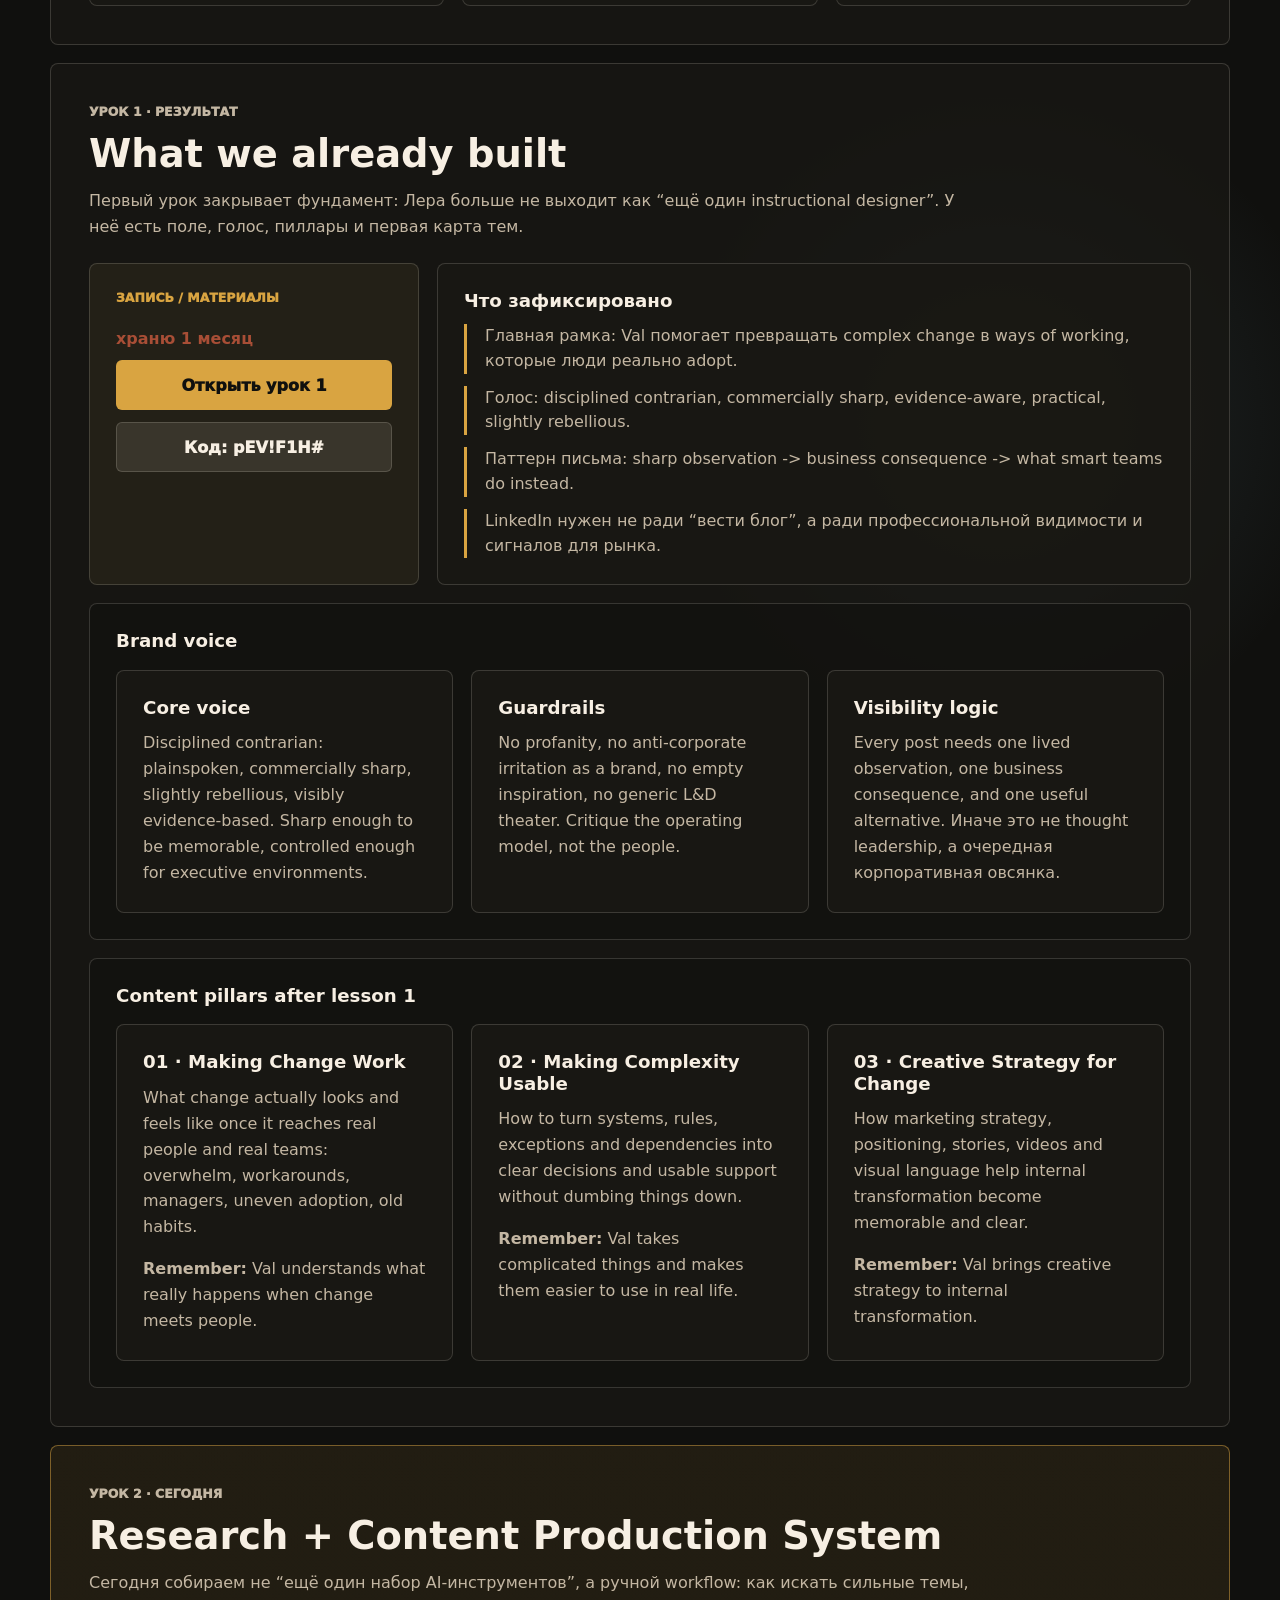
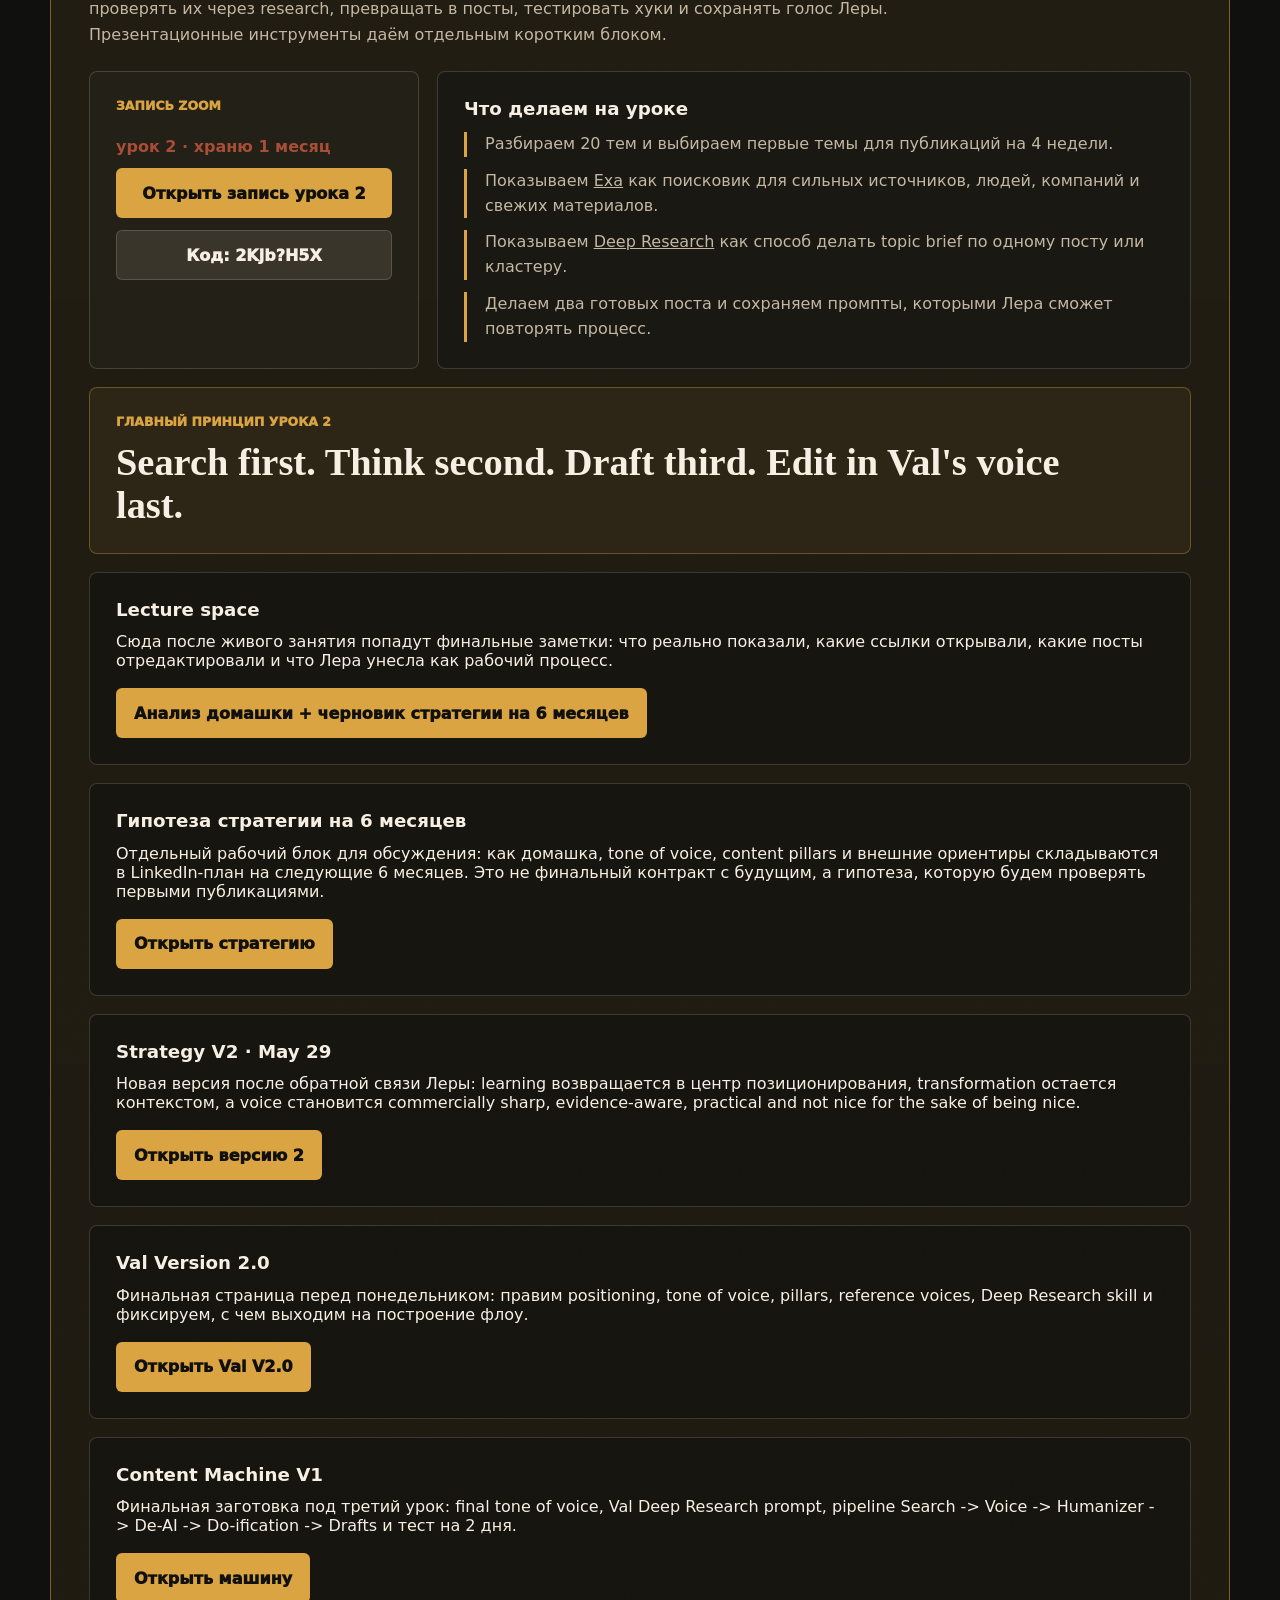
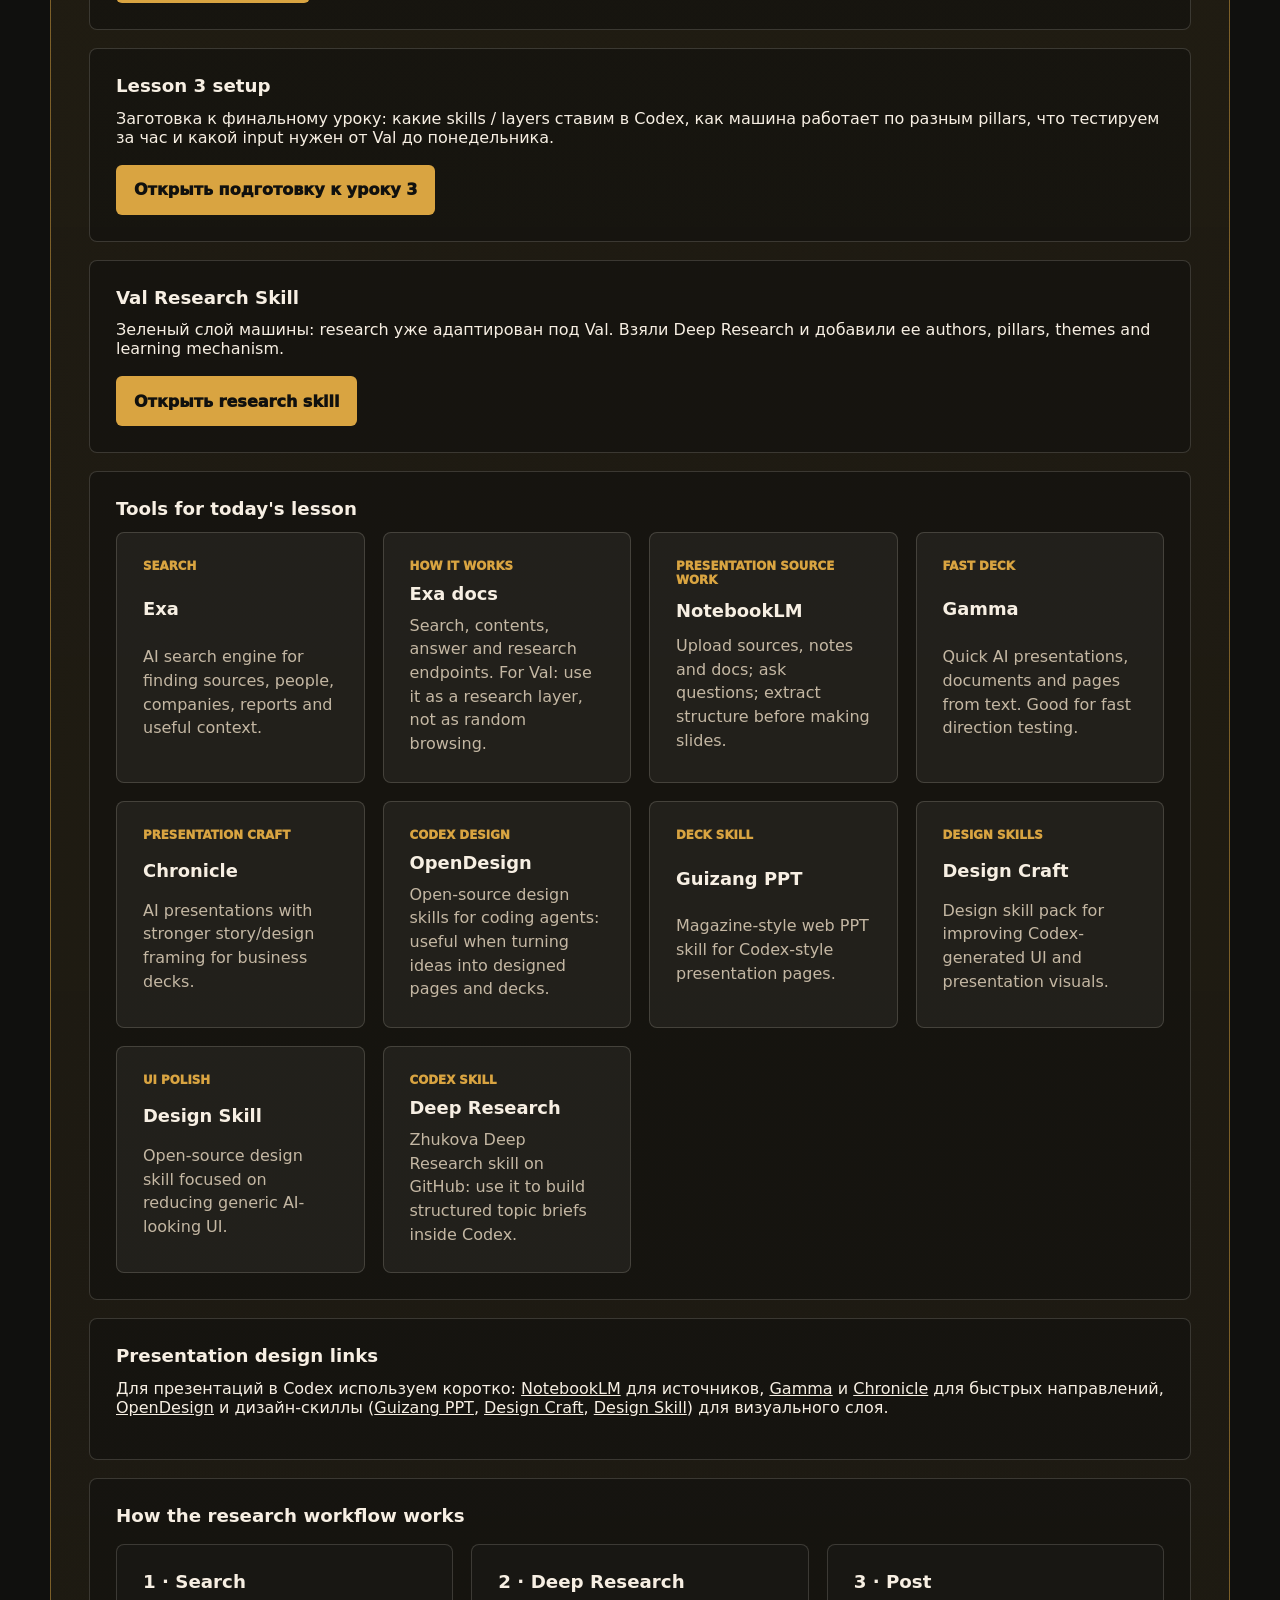
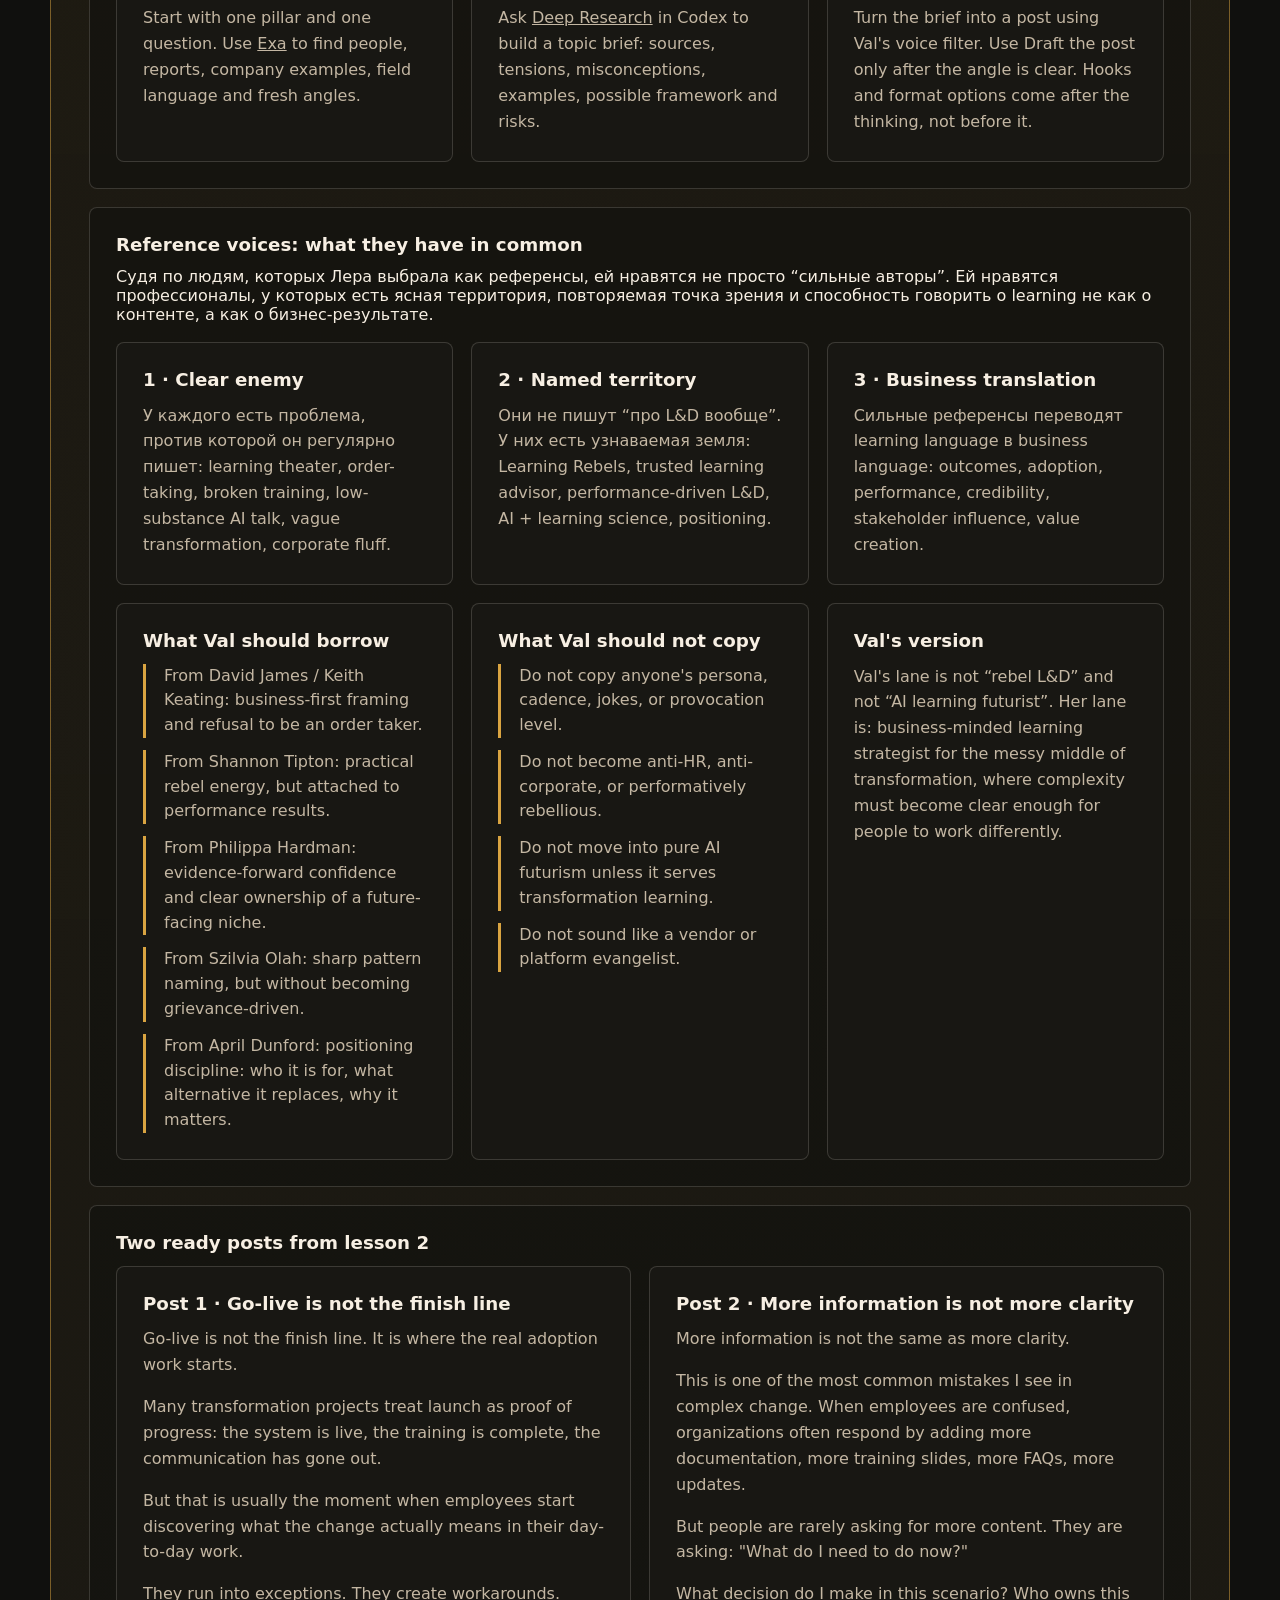
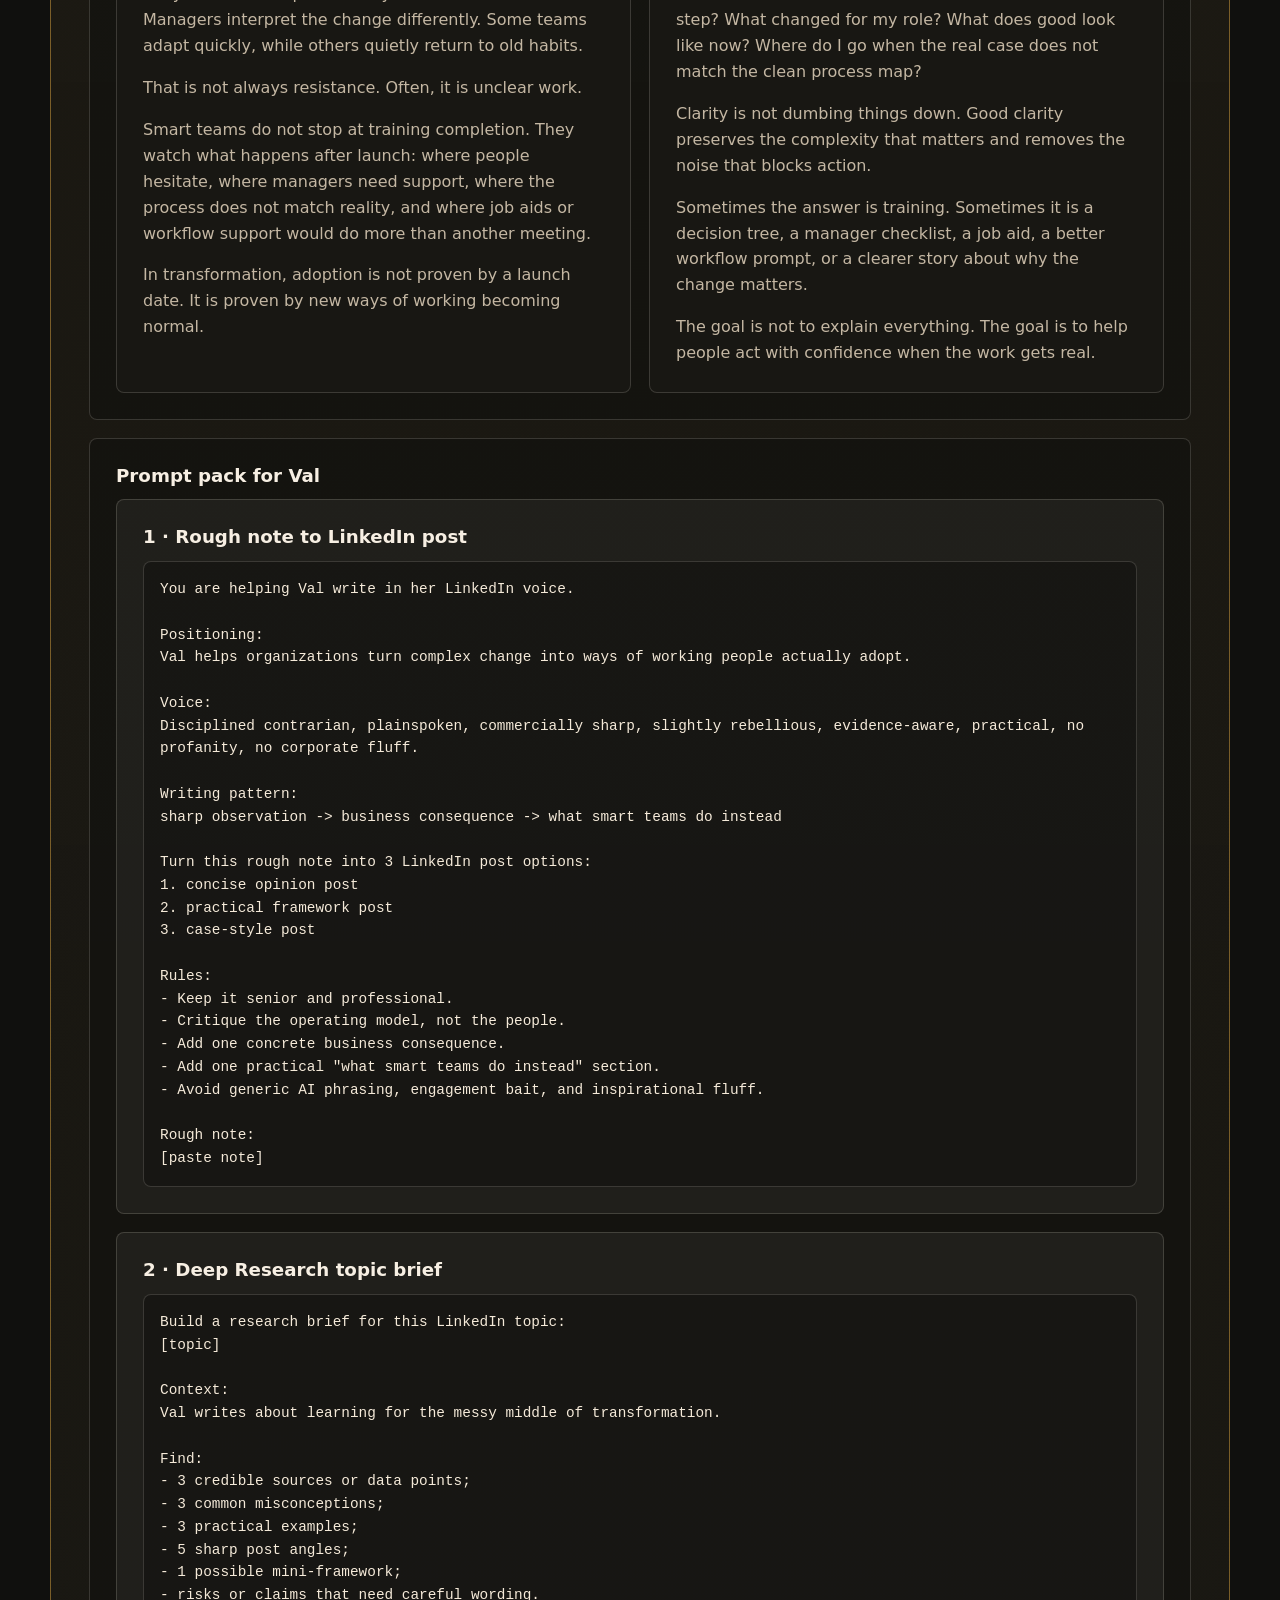
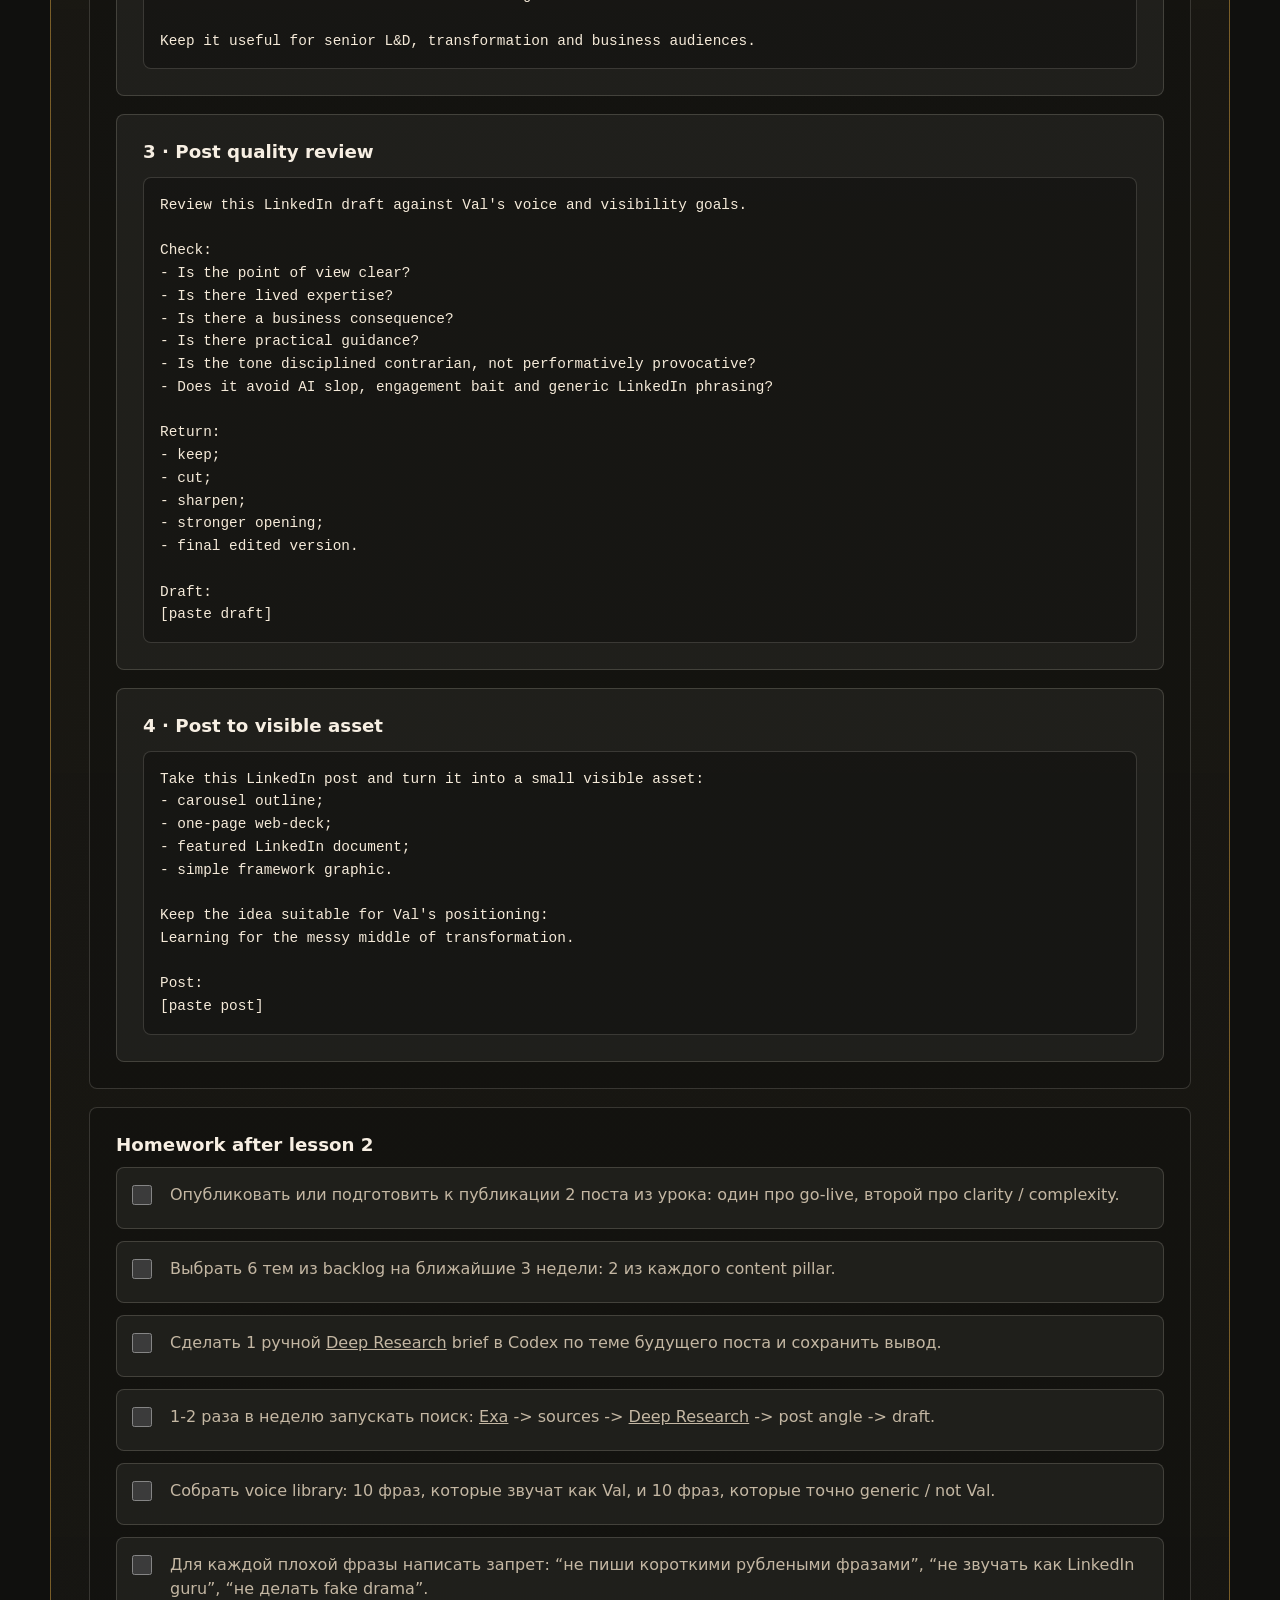
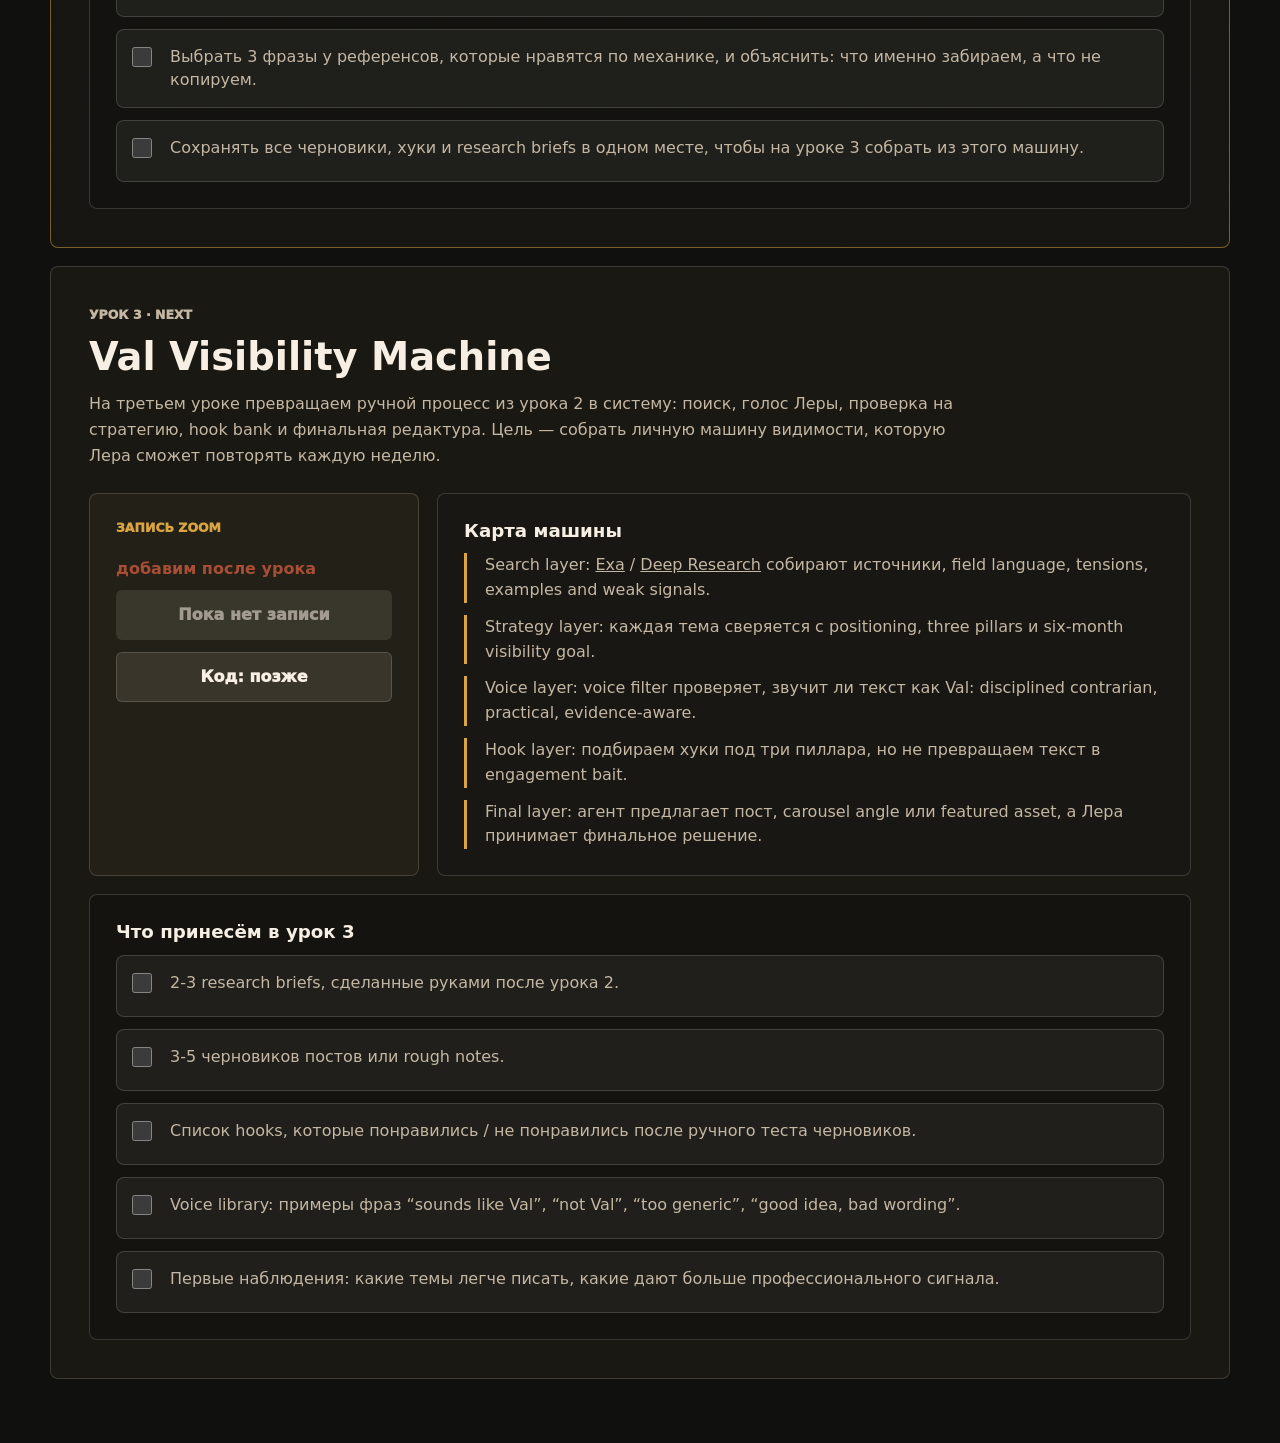
==== commit 2ed284b3: "Add Val lesson 2 Zoom recording" ====
--- a/index.html
+++ b/index.html
@@ -214,13 +214,13 @@
         </div>
 
         <div class="lesson-layout">
-          <aside class="record-card muted-card">
+          <aside class="record-card">
             <span>Запись Zoom</span>
-            <strong>появится после урока</strong>
-            <a class="primary-action disabled" href="#lesson-2" aria-disabled="true">
-              Запись добавим позже
-            </a>
-            <button class="copy-code" type="button" data-code="Запись появится после урока">Код: после урока</button>
+            <strong>урок 2 · храню 1 месяц</strong>
+            <a class="primary-action" href="https://us06web.zoom.us/rec/share/GAwL8N2K-hH09MFBy8vE8Tnx0-coboZarc2CJsTxCJwl4LKg1qvzIe4wSiZ-JRfK.llTOxq_06Zn4rigG" target="_blank" rel="noreferrer">
+              Открыть запись урока 2
+            </a>
+            <button class="copy-code" type="button" data-code="2Kjb?H5X">Код: 2Kjb?H5X</button>
           </aside>
 
           <article class="lesson-panel">
--- a/styles.css
+++ b/styles.css
@@ -275,6 +275,52 @@
   background: rgba(168, 78, 54, 0.16);
 }
 
+.approval-grid {
+  grid-template-columns: repeat(3, 1fr);
+}
+
+.approval-card {
+  display: grid;
+  align-content: start;
+  gap: 8px;
+}
+
+.approval-card label {
+  width: fit-content;
+  display: inline-grid;
+  grid-template-columns: 18px auto;
+  gap: 8px;
+  align-items: center;
+  margin-top: 4px;
+  color: rgba(247, 239, 227, 0.9);
+  font-size: 0.84rem;
+  font-weight: 900;
+  cursor: pointer;
+}
+
+.approval-card input {
+  width: 18px;
+  height: 18px;
+  margin: 0;
+  accent-color: var(--sage);
+}
+
+.approval-card.is-review:has(input:checked) {
+  border-color: rgba(127, 154, 128, 0.72);
+  background: rgba(127, 154, 128, 0.14);
+}
+
+.approval-card.is-review:has(input:checked) .status-badge.review {
+  color: #10100e;
+  background: var(--sage);
+  font-size: 0;
+}
+
+.approval-card.is-review:has(input:checked) .status-badge.review::after {
+  content: "OK";
+  font-size: 0.72rem;
+}
+
 .status-badge {
   display: inline-grid;
   min-height: 28px;
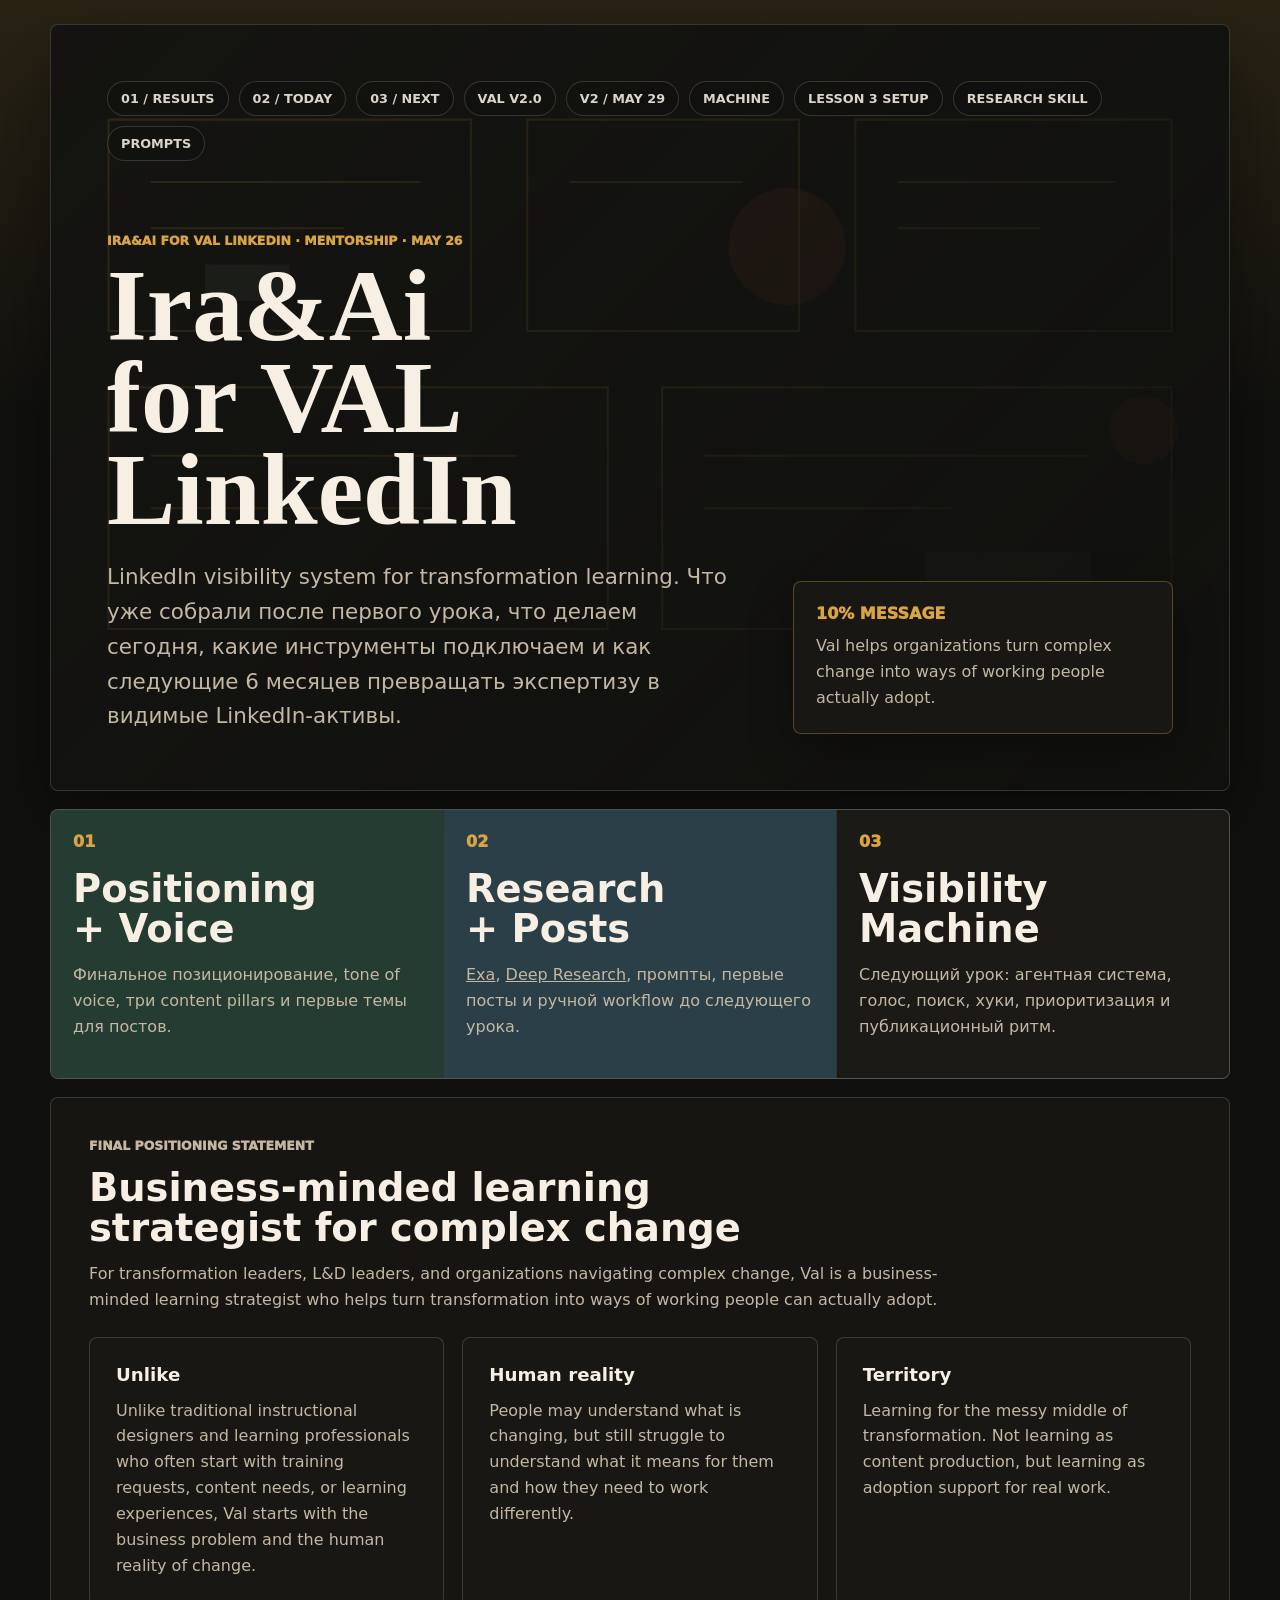
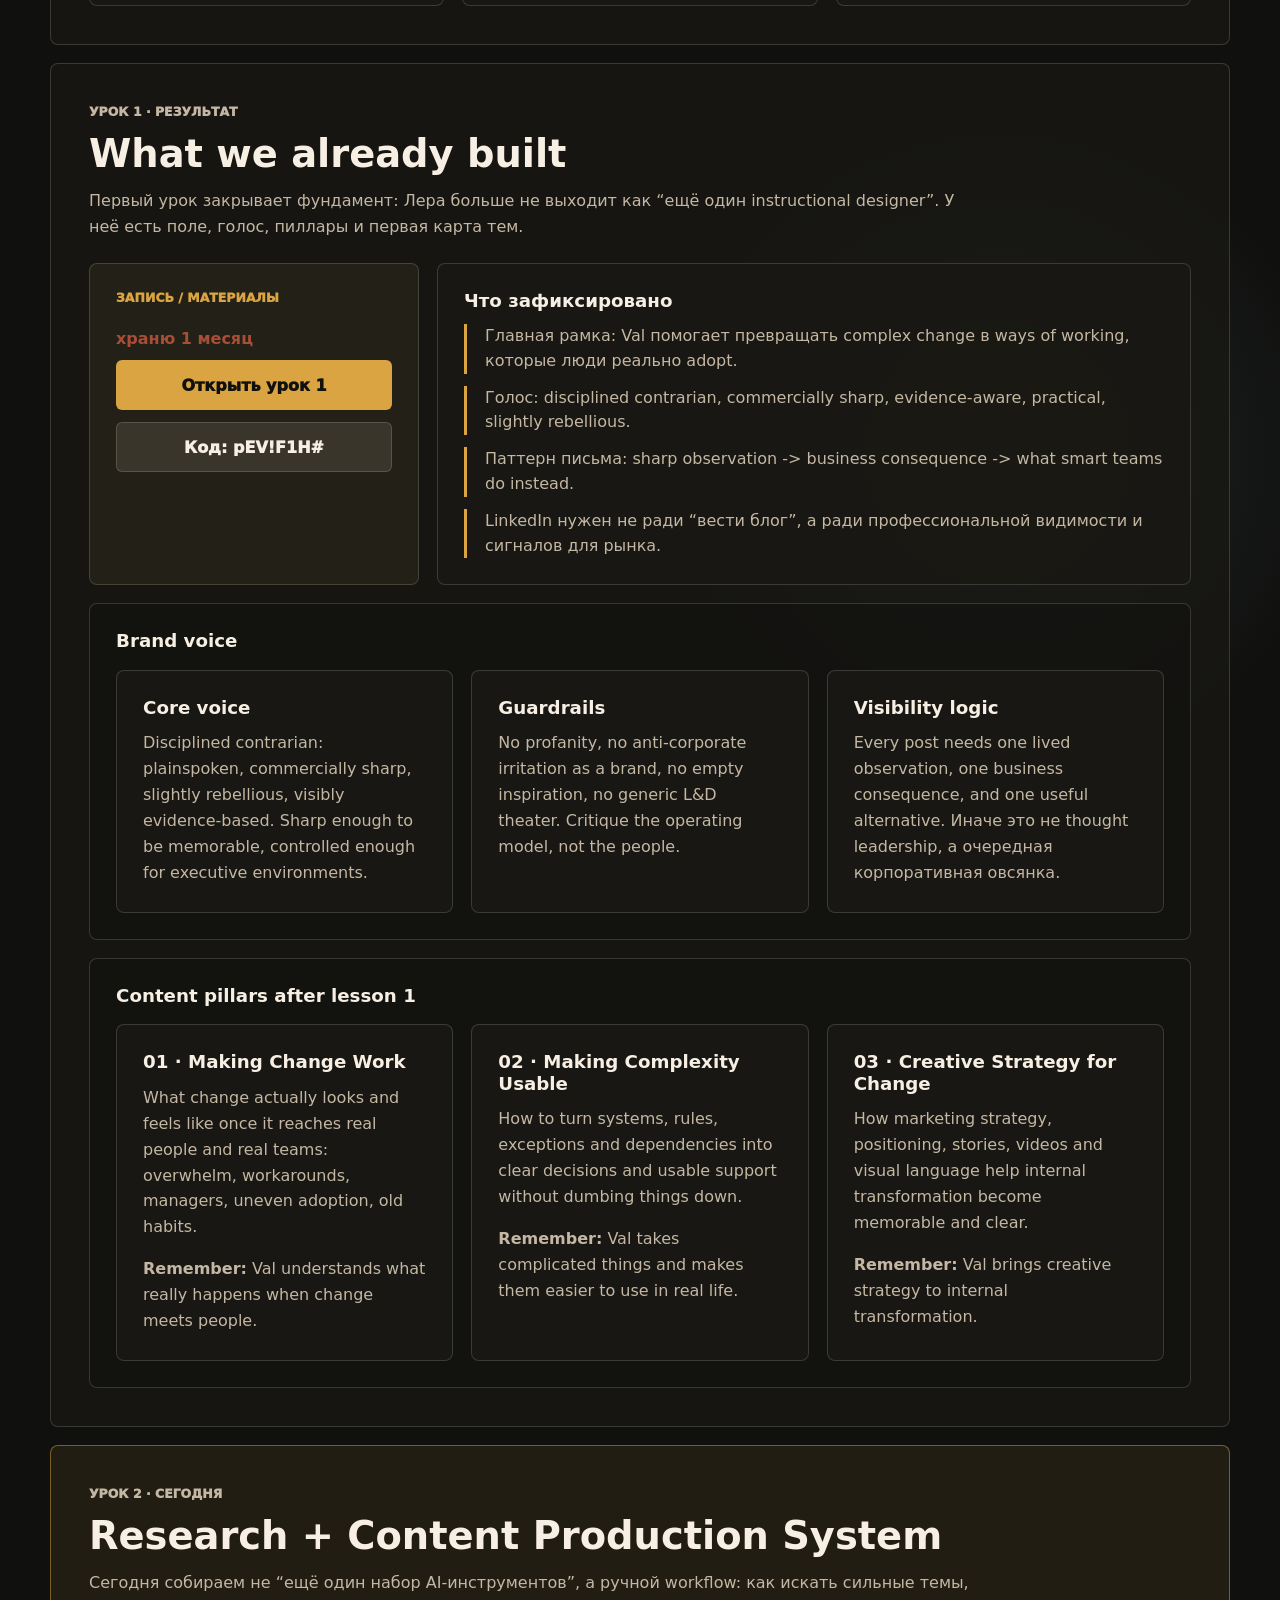
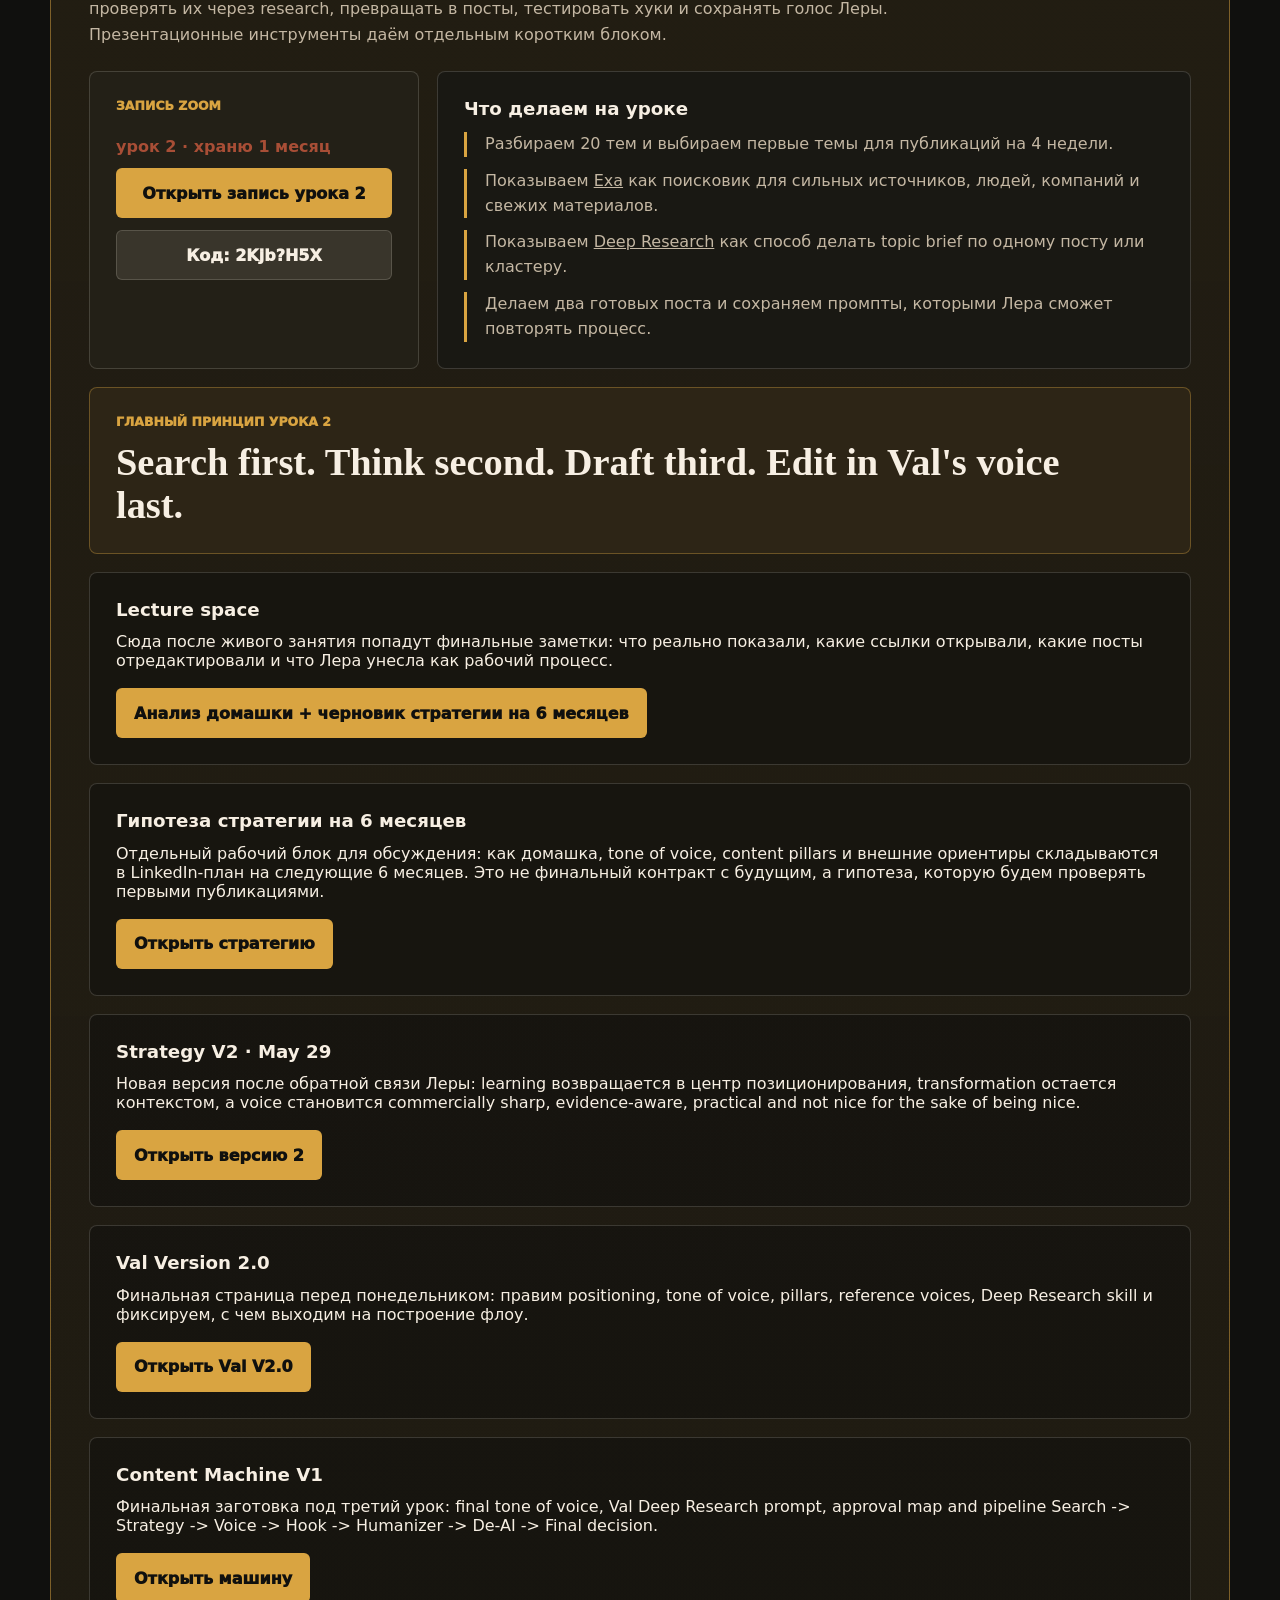
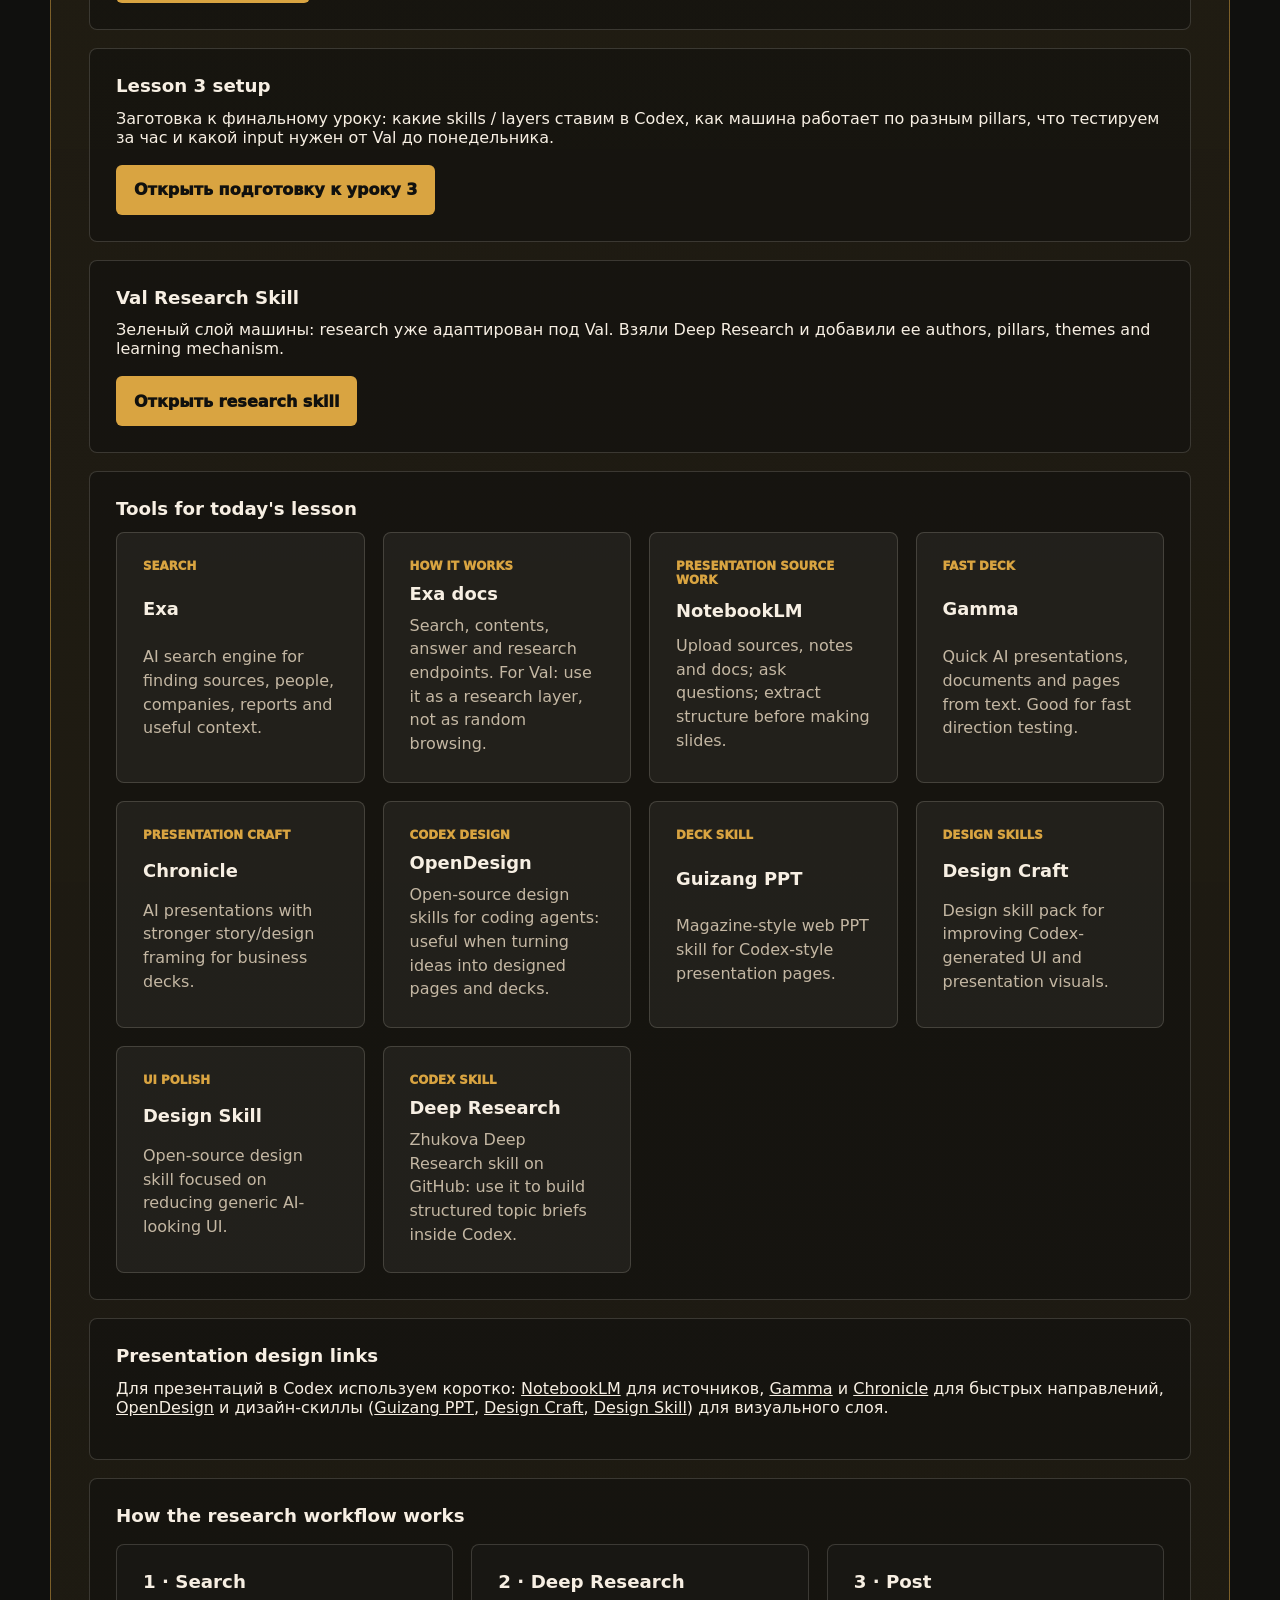
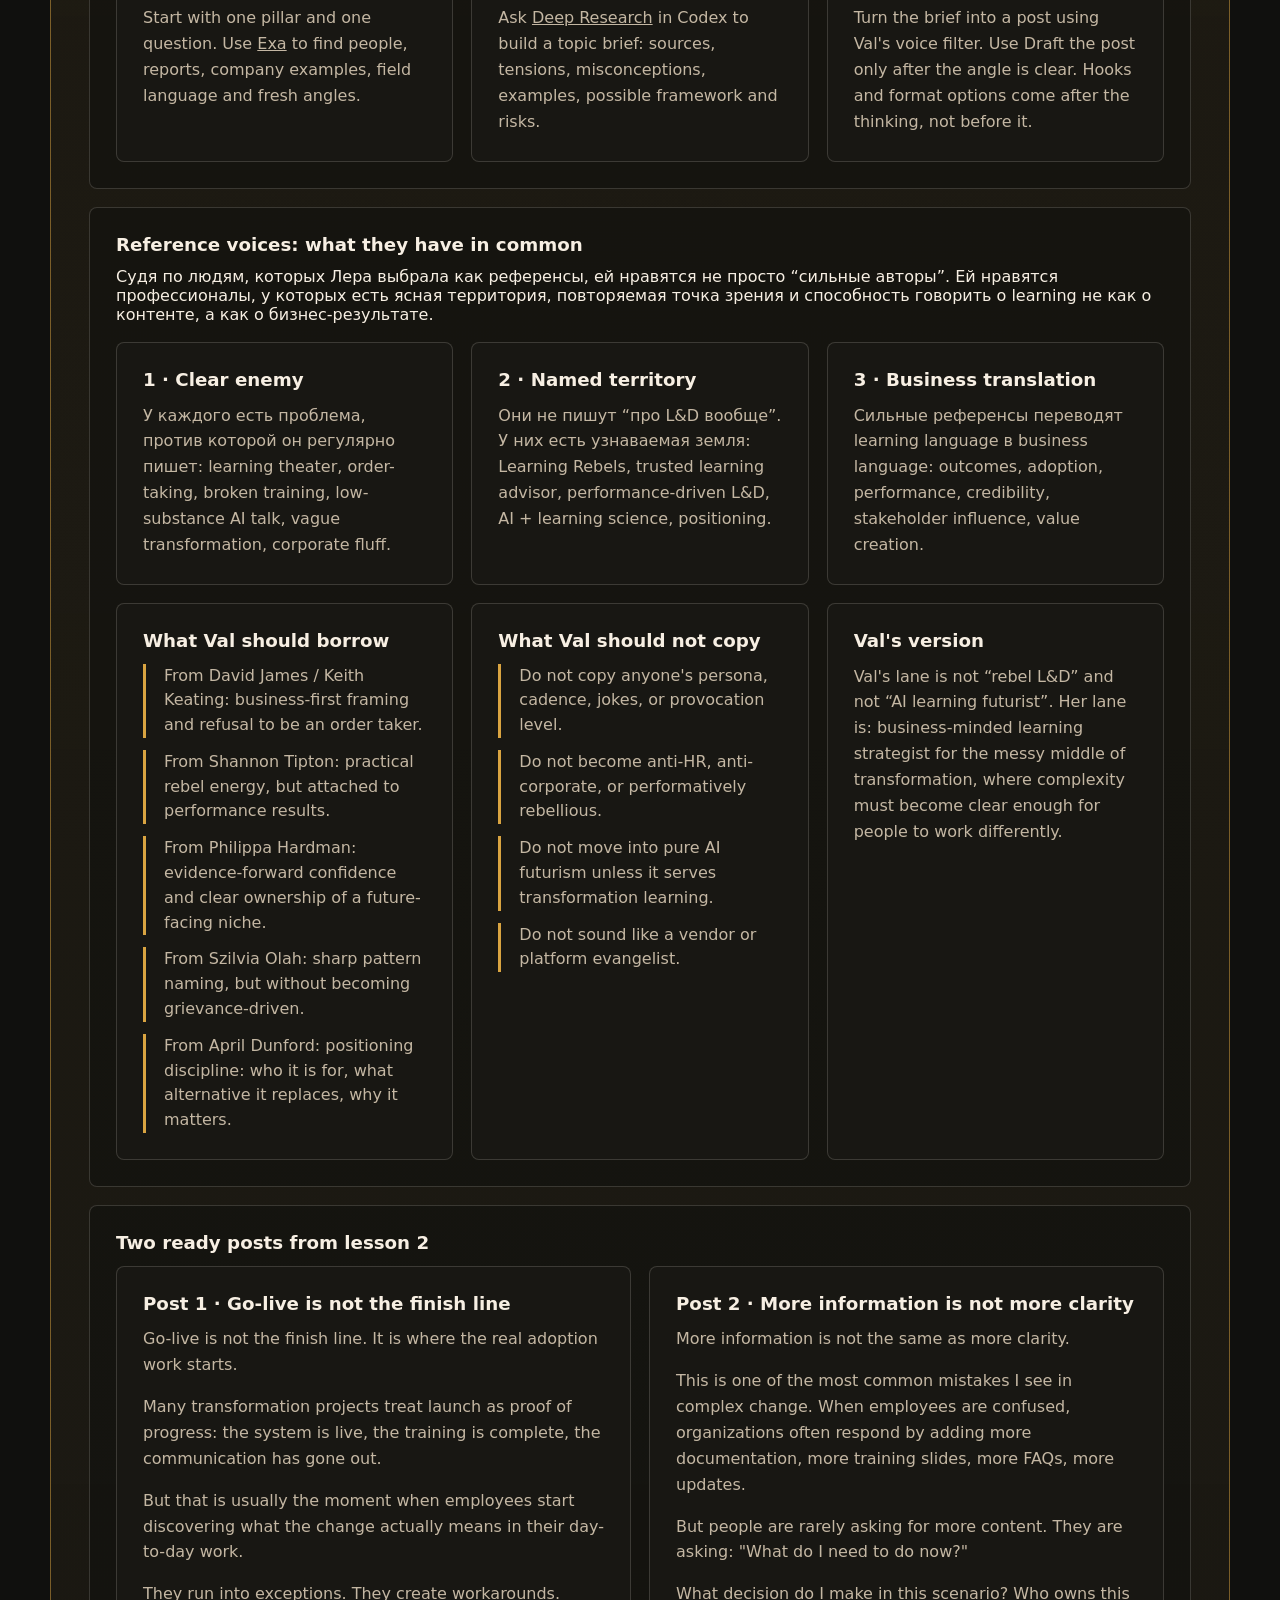
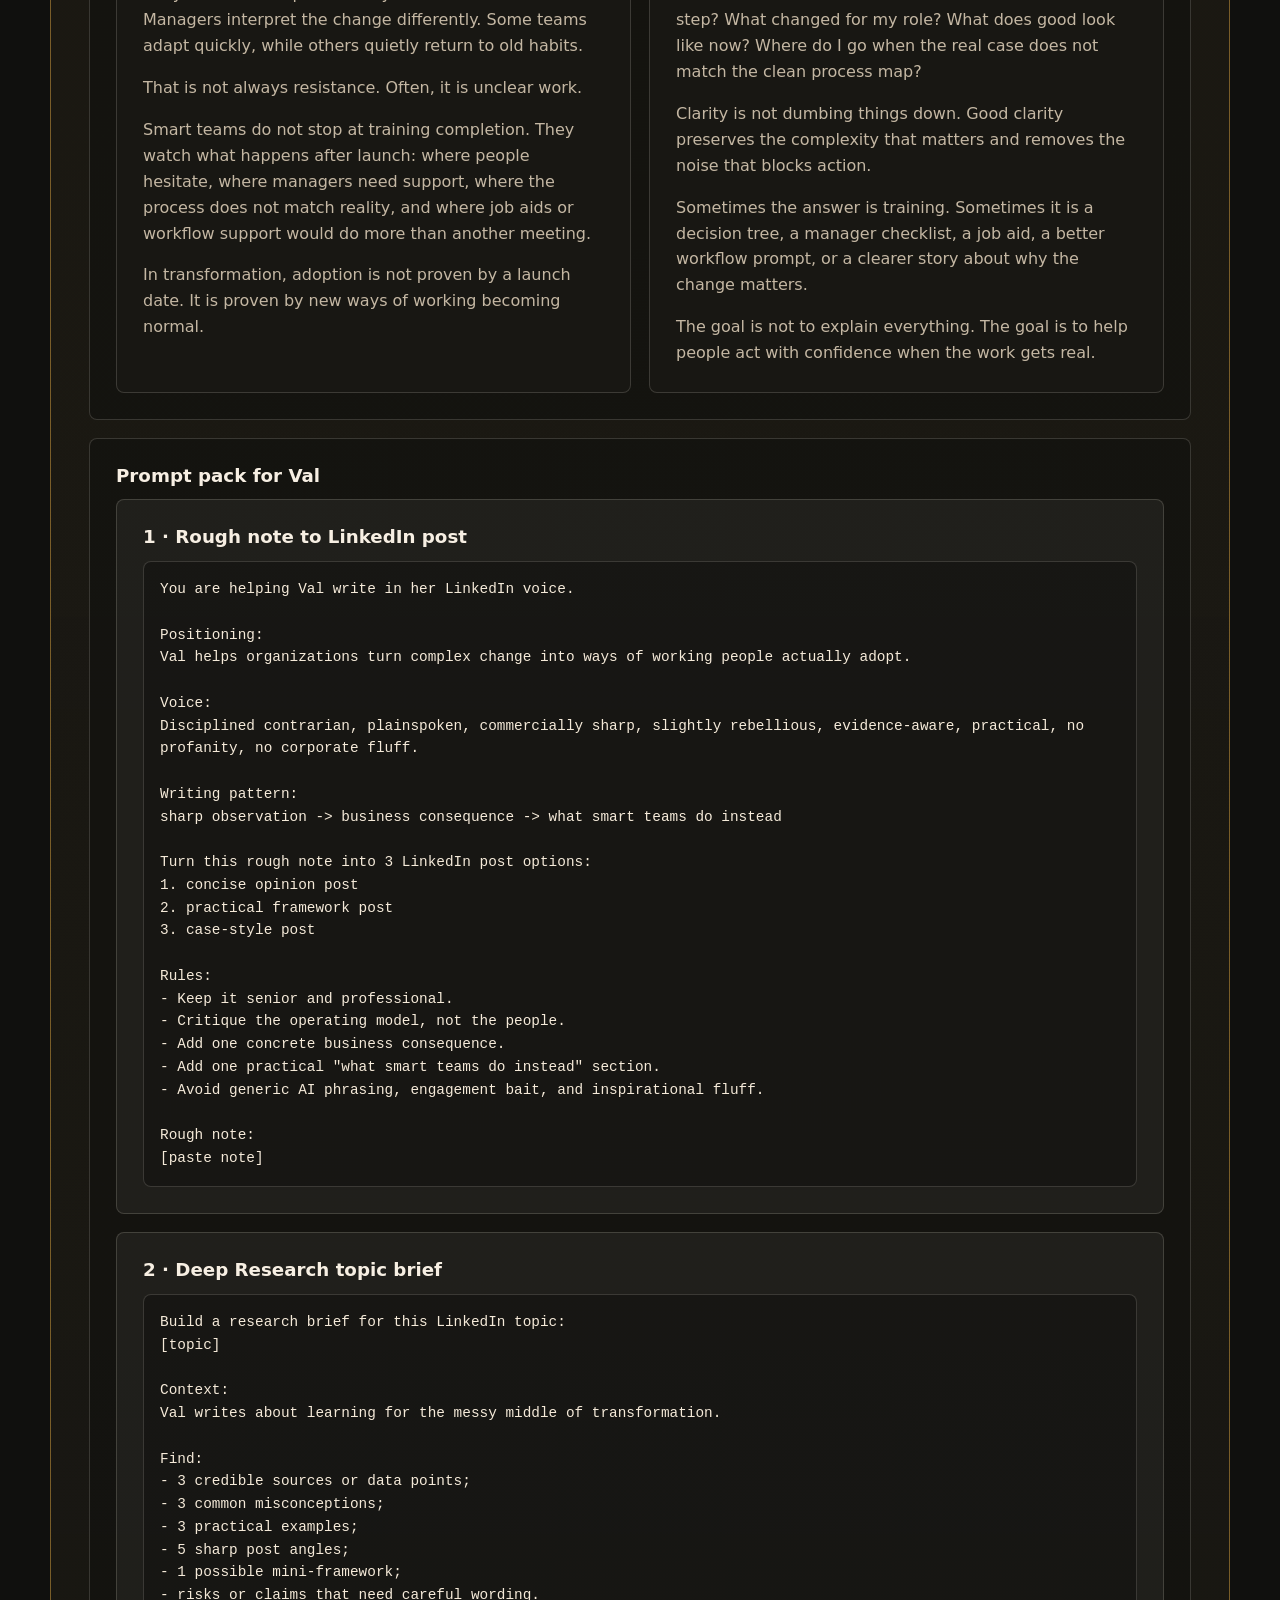
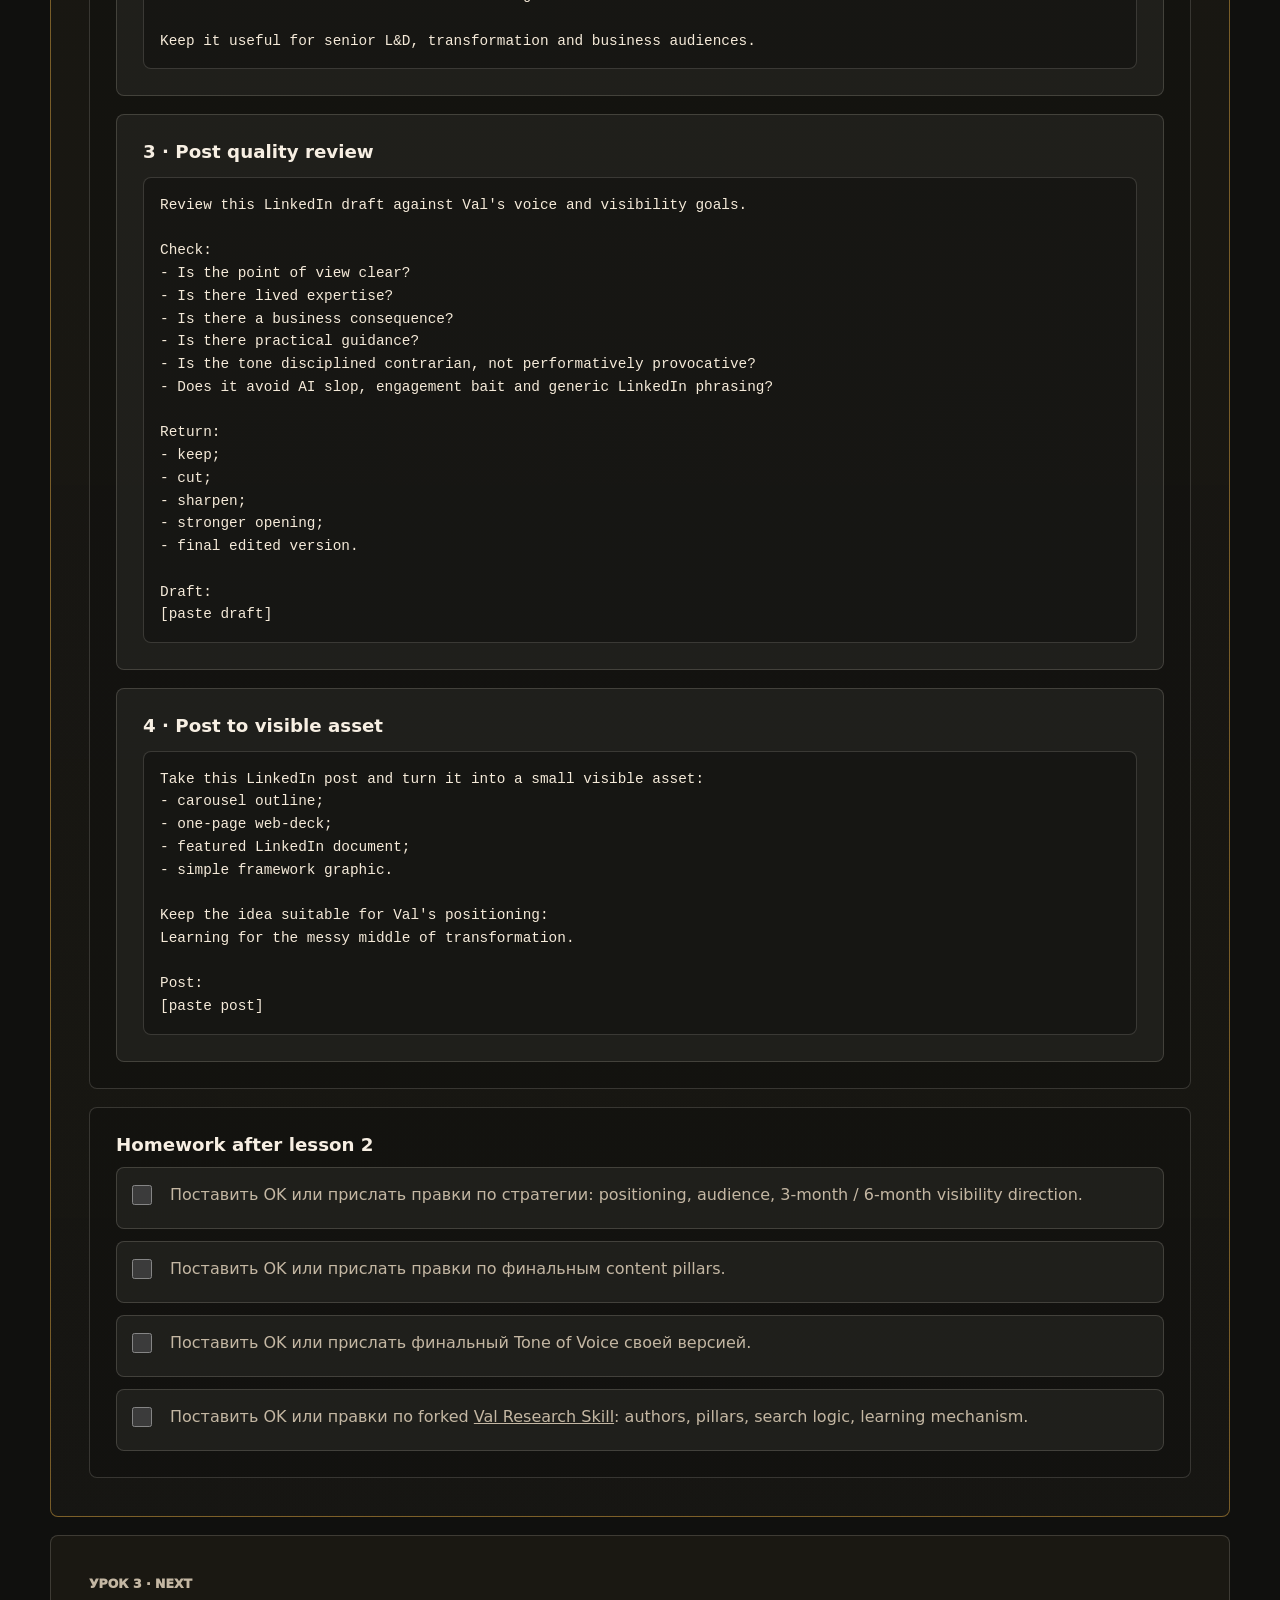
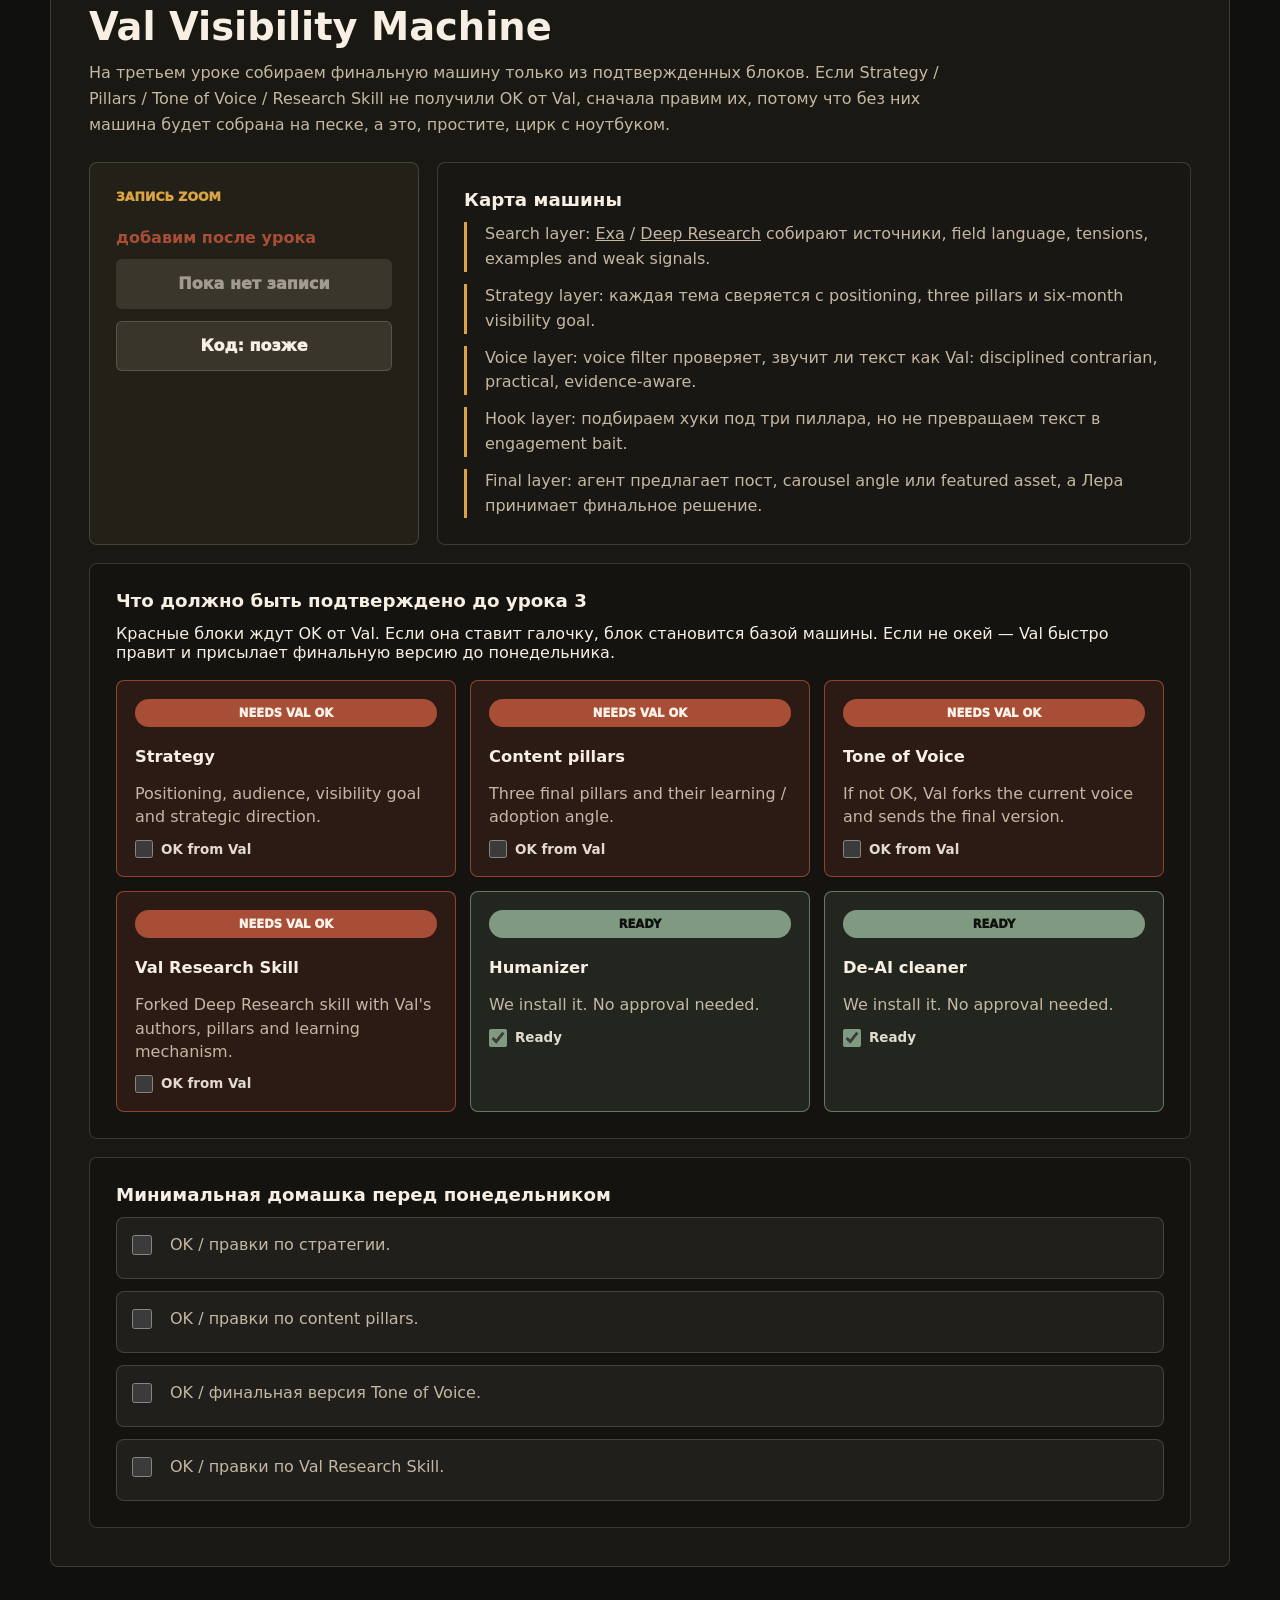
==== commit ae7c91d9: "Clarify Val machine approval blockers" ====
--- a/index.html
+++ b/index.html
@@ -295,8 +295,8 @@
           <h3>Content Machine V1</h3>
           <p>
             Финальная заготовка под третий урок: final tone of voice, Val Deep
-            Research prompt, pipeline Search -> Voice -> Humanizer -> De-AI ->
-            Do-ification -> Drafts и тест на 2 дня.
+            Research prompt, approval map and pipeline Search -> Strategy ->
+            Voice -> Hook -> Humanizer -> De-AI -> Final decision.
           </p>
           <a class="primary-action inline-action" href="./valeria-content-machine-v1-2026-05-29.html">
             Открыть машину
@@ -661,14 +661,10 @@
         <div class="homework">
           <h3>Homework after lesson 2</h3>
           <div class="task-list">
-            <label class="task-item"><input type="checkbox" /><span>Опубликовать или подготовить к публикации 2 поста из урока: один про go-live, второй про clarity / complexity.</span></label>
-            <label class="task-item"><input type="checkbox" /><span>Выбрать 6 тем из backlog на ближайшие 3 недели: 2 из каждого content pillar.</span></label>
-            <label class="task-item"><input type="checkbox" /><span>Сделать 1 ручной <a href="https://github.com/tonyazhuuki/deep-research-skill" target="_blank" rel="noreferrer">Deep Research</a> brief в Codex по теме будущего поста и сохранить вывод.</span></label>
-            <label class="task-item"><input type="checkbox" /><span>1-2 раза в неделю запускать поиск: <a href="https://exa.ai/" target="_blank" rel="noreferrer">Exa</a> -> sources -> <a href="https://github.com/tonyazhuuki/deep-research-skill" target="_blank" rel="noreferrer">Deep Research</a> -> post angle -> draft.</span></label>
-            <label class="task-item"><input type="checkbox" /><span>Собрать voice library: 10 фраз, которые звучат как Val, и 10 фраз, которые точно generic / not Val.</span></label>
-            <label class="task-item"><input type="checkbox" /><span>Для каждой плохой фразы написать запрет: “не пиши короткими рублеными фразами”, “не звучать как LinkedIn guru”, “не делать fake drama”.</span></label>
-            <label class="task-item"><input type="checkbox" /><span>Выбрать 3 фразы у референсов, которые нравятся по механике, и объяснить: что именно забираем, а что не копируем.</span></label>
-            <label class="task-item"><input type="checkbox" /><span>Сохранять все черновики, хуки и research briefs в одном месте, чтобы на уроке 3 собрать из этого машину.</span></label>
+            <label class="task-item"><input type="checkbox" /><span>Поставить OK или прислать правки по стратегии: positioning, audience, 3-month / 6-month visibility direction.</span></label>
+            <label class="task-item"><input type="checkbox" /><span>Поставить OK или прислать правки по финальным content pillars.</span></label>
+            <label class="task-item"><input type="checkbox" /><span>Поставить OK или прислать финальный Tone of Voice своей версией.</span></label>
+            <label class="task-item"><input type="checkbox" /><span>Поставить OK или правки по forked <a href="./valeria-research-skill.html">Val Research Skill</a>: authors, pillars, search logic, learning mechanism.</span></label>
           </div>
         </div>
       </section>
@@ -678,10 +674,10 @@
           <p class="eyebrow">Урок 3 · next</p>
           <h2>Val Visibility Machine</h2>
           <p>
-            На третьем уроке превращаем ручной процесс из урока 2 в систему:
-            поиск, голос Леры, проверка на стратегию, hook bank и финальная
-            редактура. Цель — собрать личную машину видимости, которую Лера
-            сможет повторять каждую неделю.
+            На третьем уроке собираем финальную машину только из подтвержденных
+            блоков. Если Strategy / Pillars / Tone of Voice / Research Skill не
+            получили OK от Val, сначала правим их, потому что без них машина
+            будет собрана на песке, а это, простите, цирк с ноутбуком.
           </p>
         </div>
 
@@ -706,13 +702,59 @@
         </div>
 
         <div class="homework">
-          <h3>Что принесём в урок 3</h3>
+          <h3>Что должно быть подтверждено до урока 3</h3>
+          <p>
+            Красные блоки ждут OK от Val. Если она ставит галочку, блок
+            становится базой машины. Если не окей — Val быстро правит и
+            присылает финальную версию до понедельника.
+          </p>
+          <div class="status-grid approval-grid">
+            <article class="status-card approval-card is-review">
+              <span class="status-badge review">needs Val OK</span>
+              <strong>Strategy</strong>
+              <p>Positioning, audience, visibility goal and strategic direction.</p>
+              <label><input type="checkbox" /> OK from Val</label>
+            </article>
+            <article class="status-card approval-card is-review">
+              <span class="status-badge review">needs Val OK</span>
+              <strong>Content pillars</strong>
+              <p>Three final pillars and their learning / adoption angle.</p>
+              <label><input type="checkbox" /> OK from Val</label>
+            </article>
+            <article class="status-card approval-card is-review">
+              <span class="status-badge review">needs Val OK</span>
+              <strong>Tone of Voice</strong>
+              <p>If not OK, Val forks the current voice and sends the final version.</p>
+              <label><input type="checkbox" /> OK from Val</label>
+            </article>
+            <article class="status-card approval-card is-review">
+              <span class="status-badge review">needs Val OK</span>
+              <strong>Val Research Skill</strong>
+              <p>Forked Deep Research skill with Val's authors, pillars and learning mechanism.</p>
+              <label><input type="checkbox" /> OK from Val</label>
+            </article>
+            <article class="status-card approval-card is-ready">
+              <span class="status-badge ready">ready</span>
+              <strong>Humanizer</strong>
+              <p>We install it. No approval needed.</p>
+              <label><input type="checkbox" checked /> Ready</label>
+            </article>
+            <article class="status-card approval-card is-ready">
+              <span class="status-badge ready">ready</span>
+              <strong>De-AI cleaner</strong>
+              <p>We install it. No approval needed.</p>
+              <label><input type="checkbox" checked /> Ready</label>
+            </article>
+          </div>
+        </div>
+
+        <div class="homework">
+          <h3>Минимальная домашка перед понедельником</h3>
           <div class="task-list">
-            <label class="task-item"><input type="checkbox" /><span>2-3 research briefs, сделанные руками после урока 2.</span></label>
-            <label class="task-item"><input type="checkbox" /><span>3-5 черновиков постов или rough notes.</span></label>
-            <label class="task-item"><input type="checkbox" /><span>Список hooks, которые понравились / не понравились после ручного теста черновиков.</span></label>
-            <label class="task-item"><input type="checkbox" /><span>Voice library: примеры фраз “sounds like Val”, “not Val”, “too generic”, “good idea, bad wording”.</span></label>
-            <label class="task-item"><input type="checkbox" /><span>Первые наблюдения: какие темы легче писать, какие дают больше профессионального сигнала.</span></label>
+            <label class="task-item"><input type="checkbox" /><span>OK / правки по стратегии.</span></label>
+            <label class="task-item"><input type="checkbox" /><span>OK / правки по content pillars.</span></label>
+            <label class="task-item"><input type="checkbox" /><span>OK / финальная версия Tone of Voice.</span></label>
+            <label class="task-item"><input type="checkbox" /><span>OK / правки по Val Research Skill.</span></label>
           </div>
         </div>
       </section>
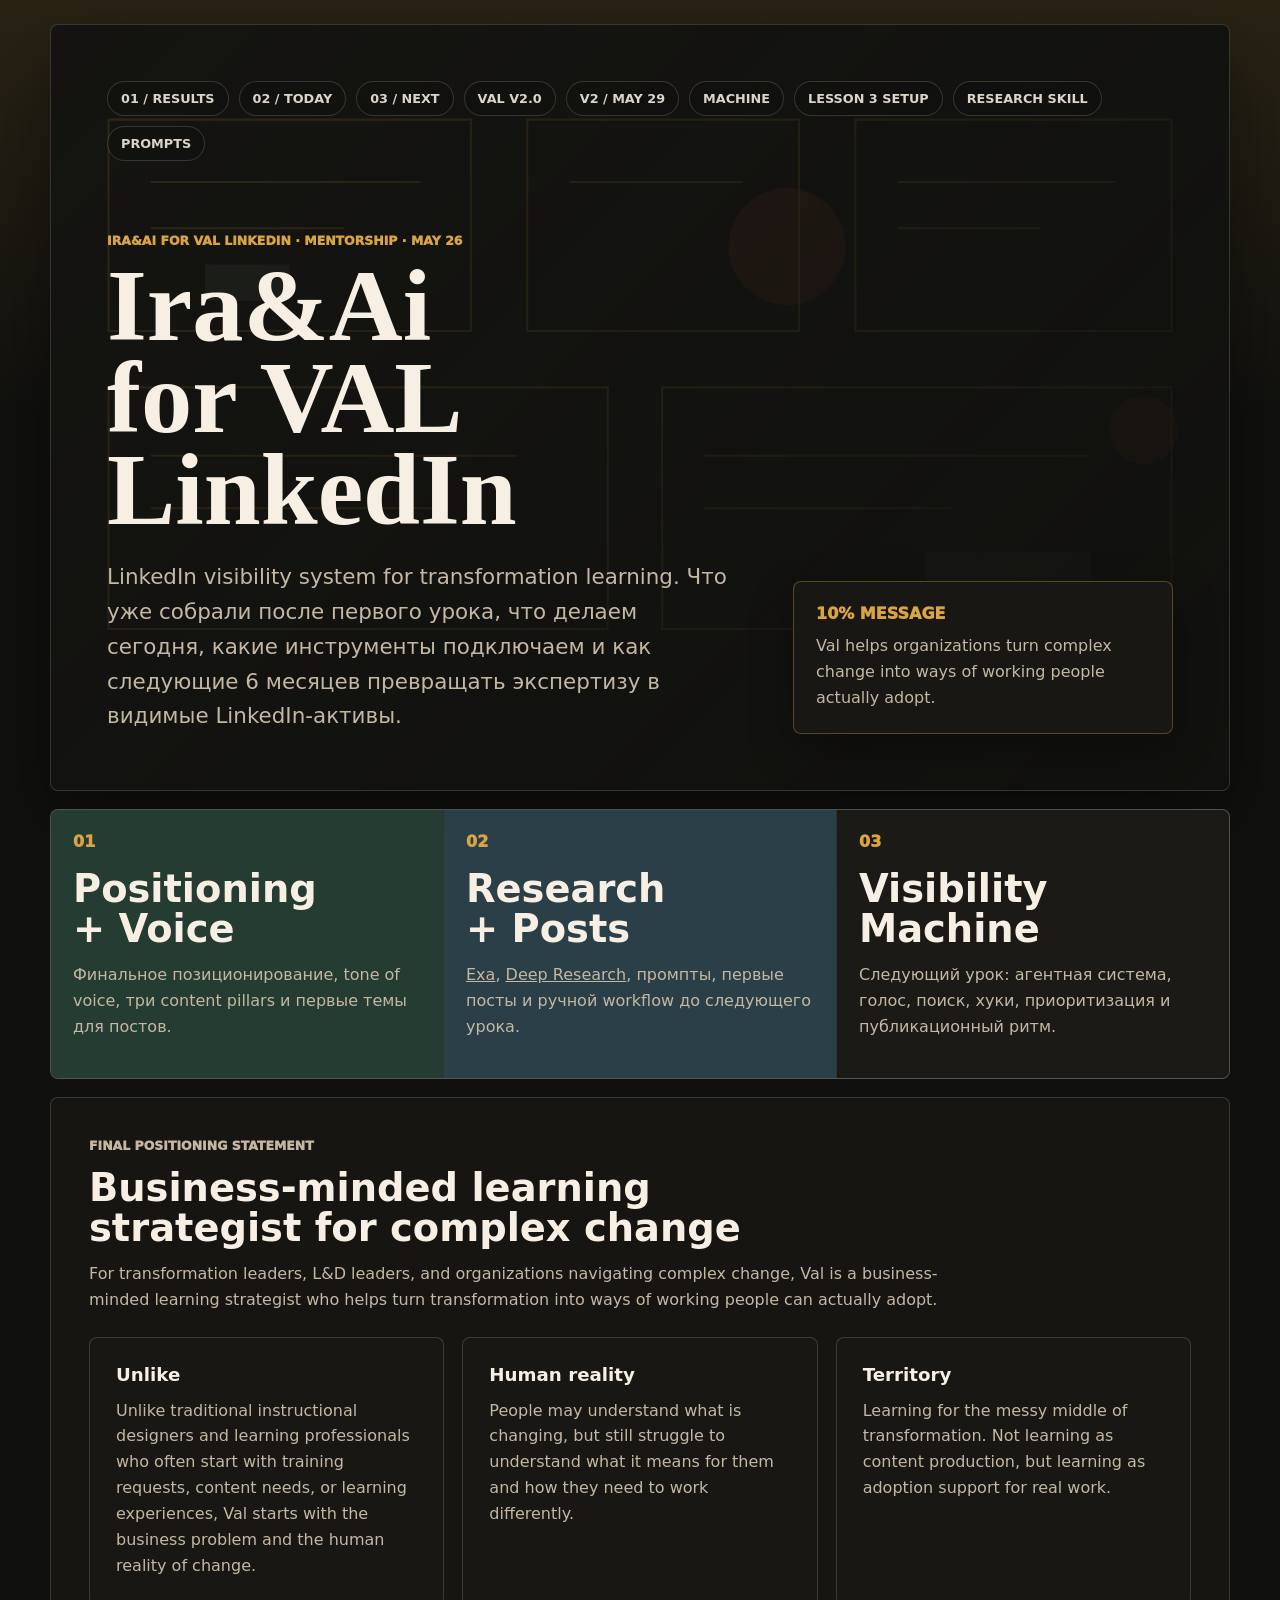
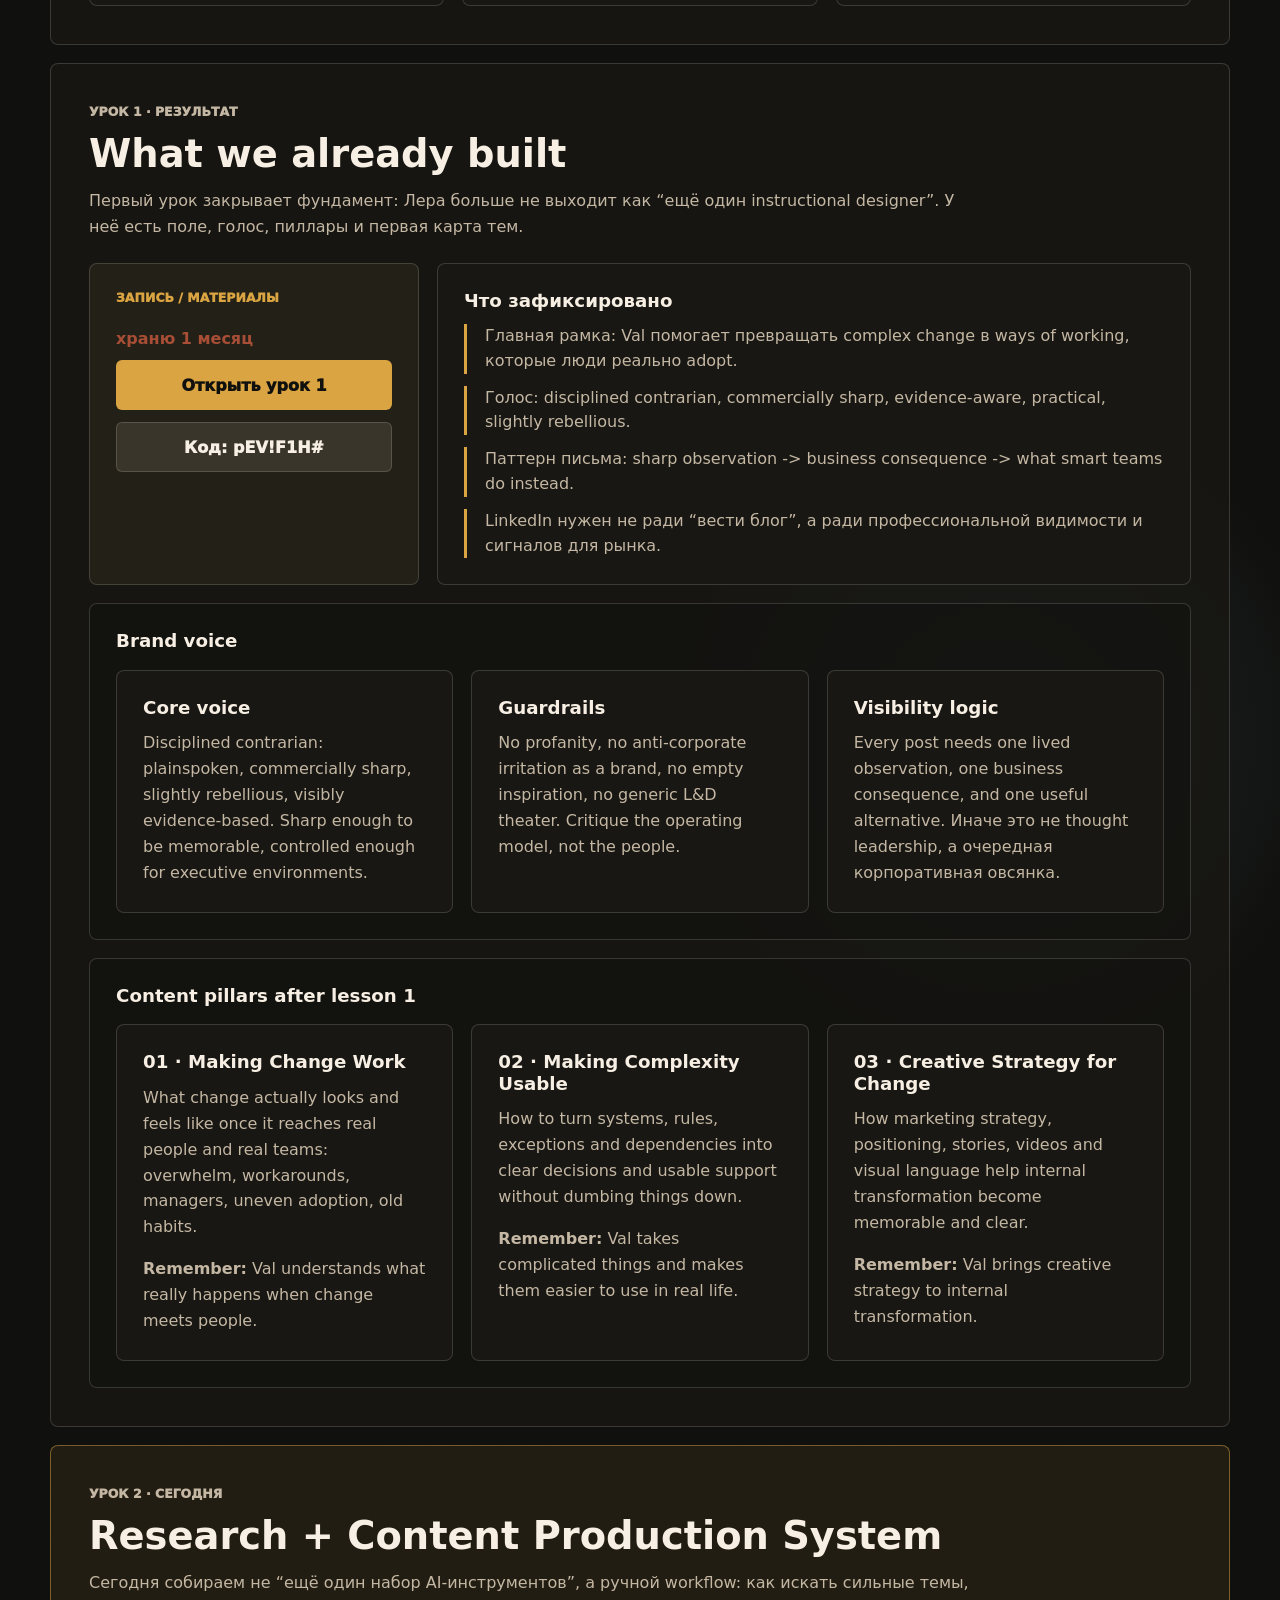
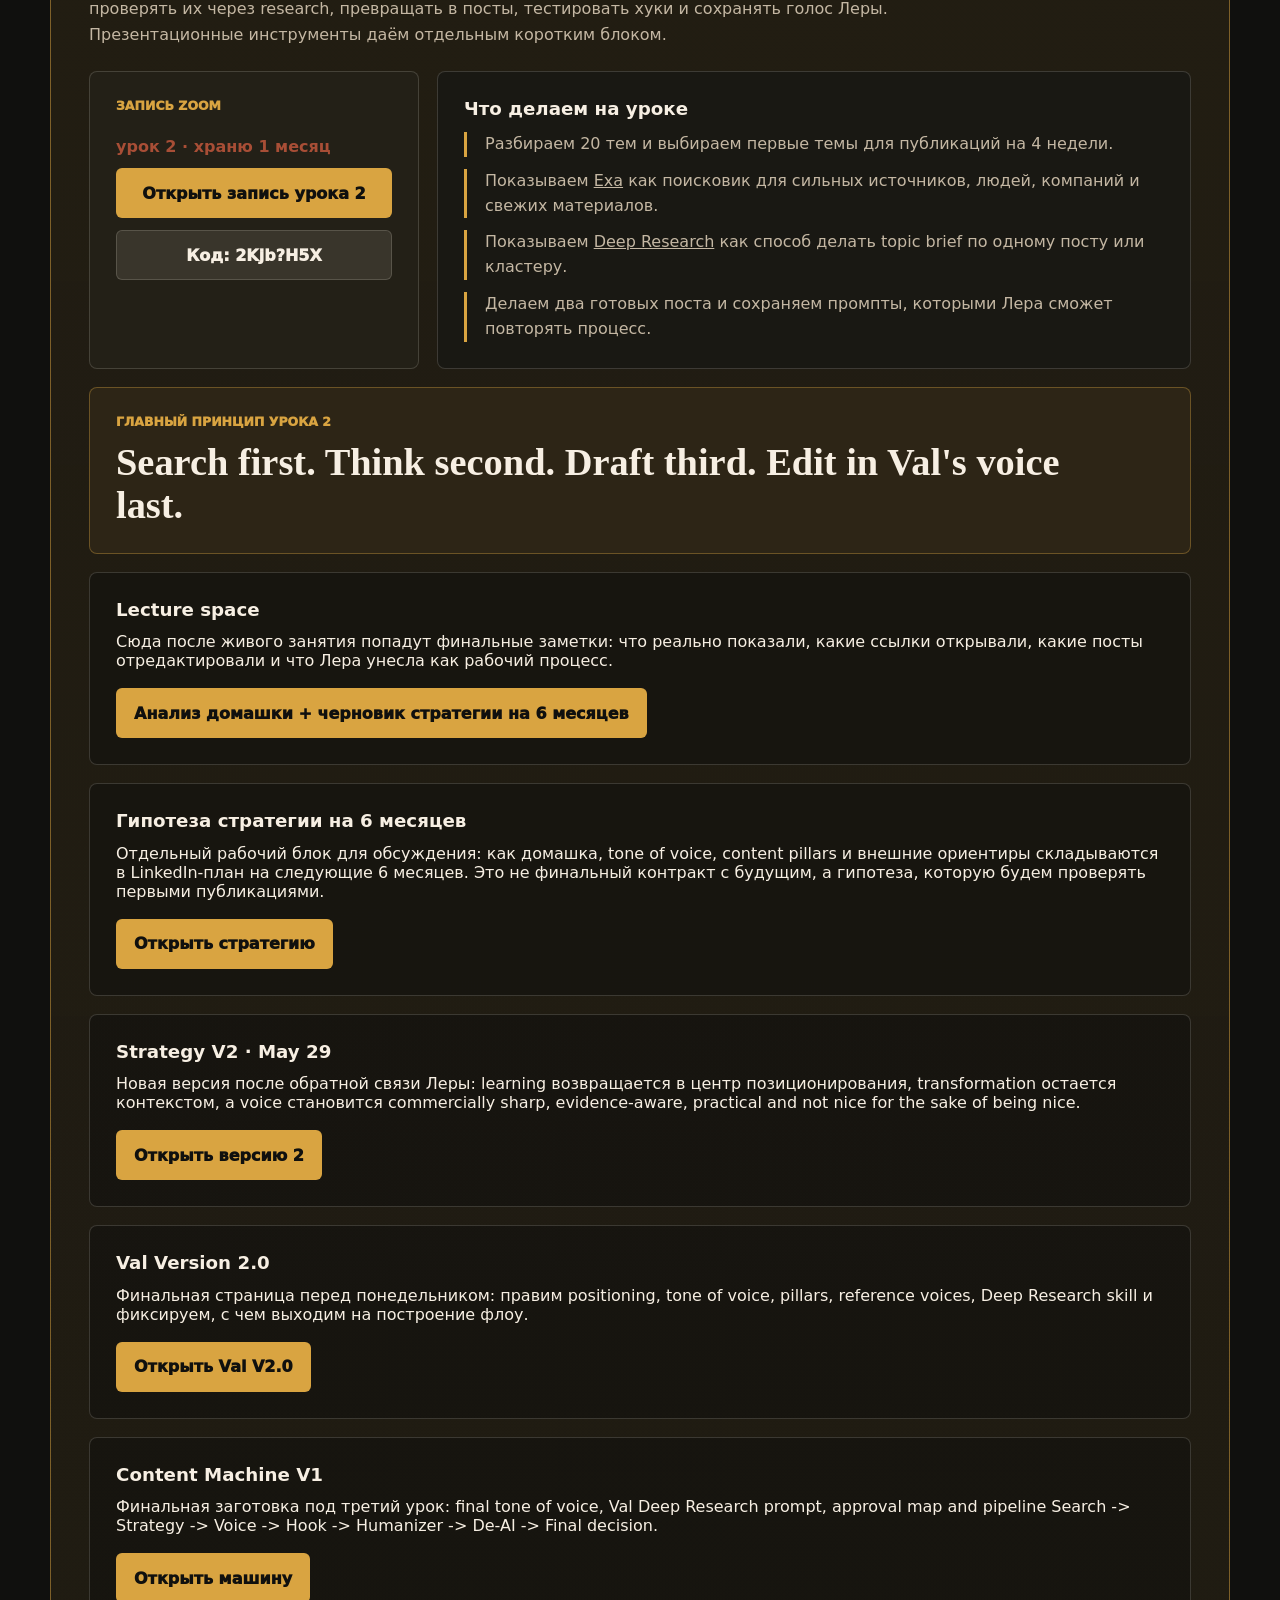
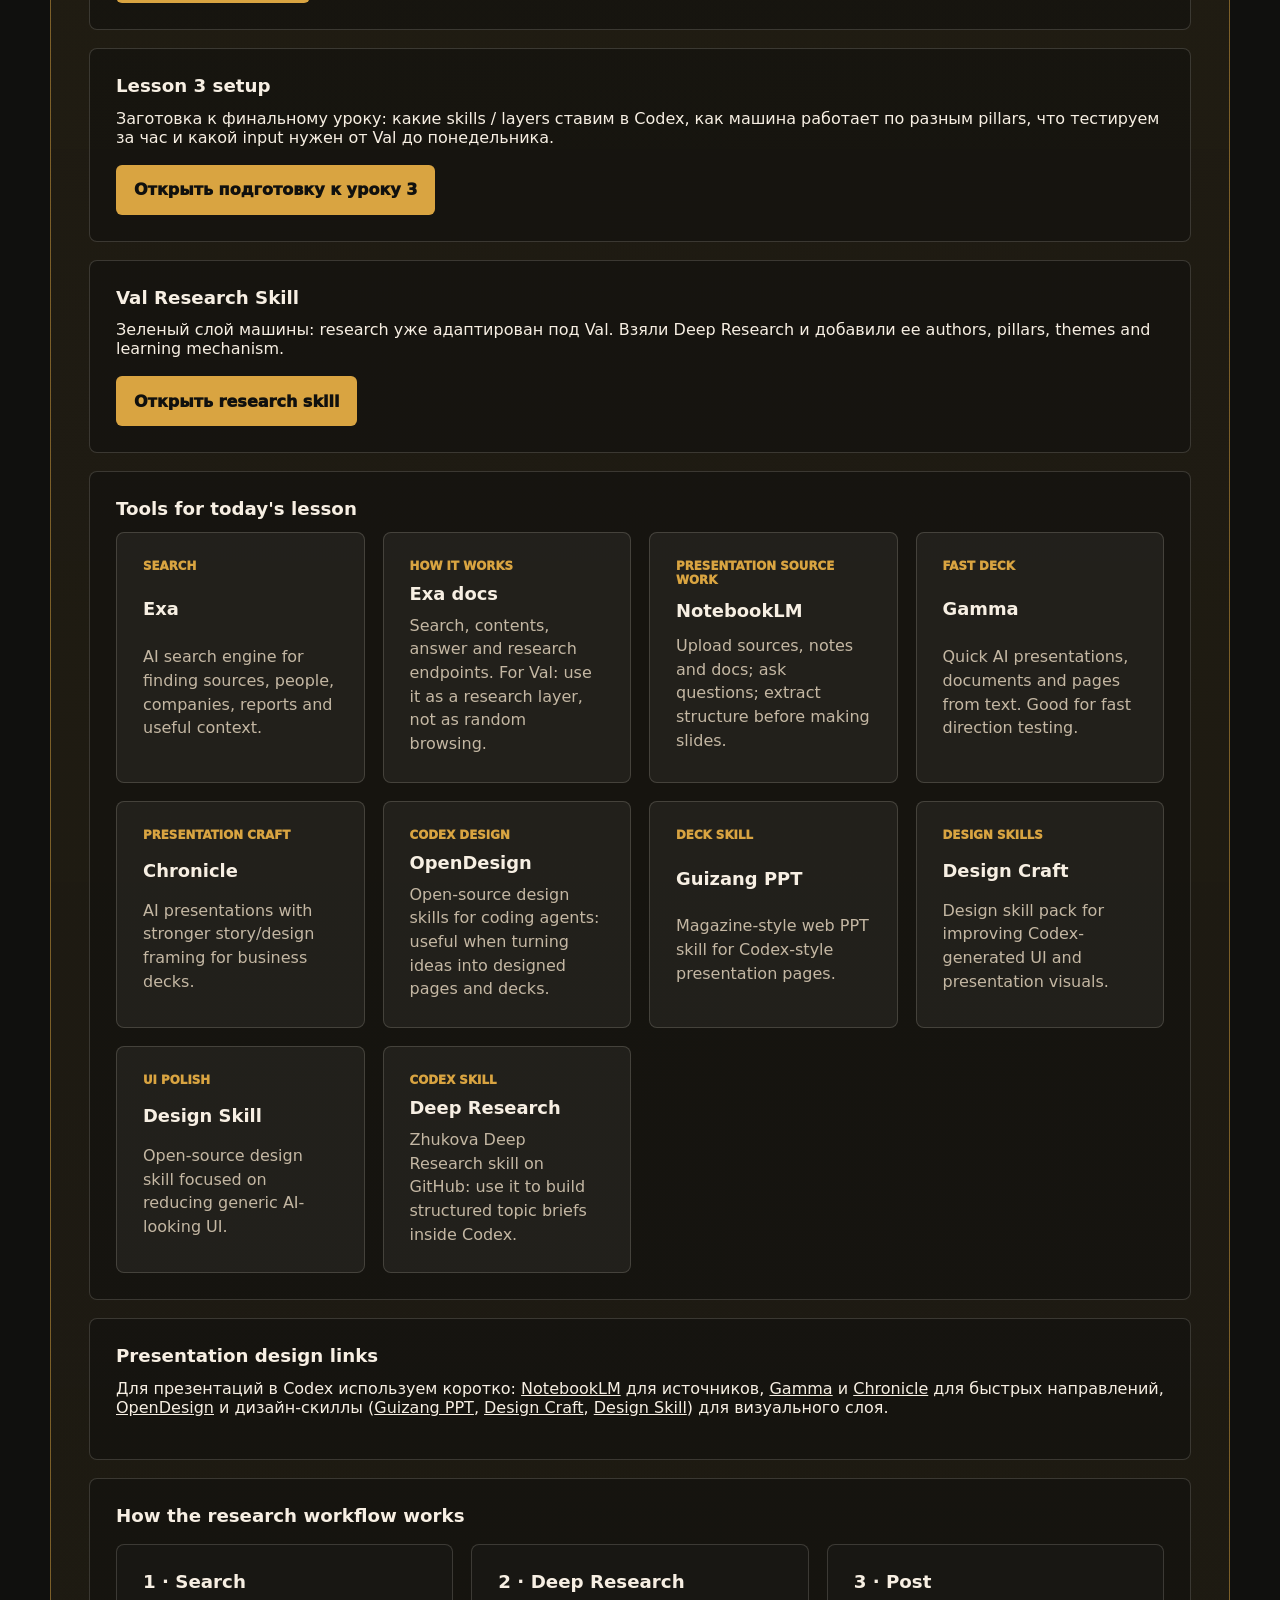
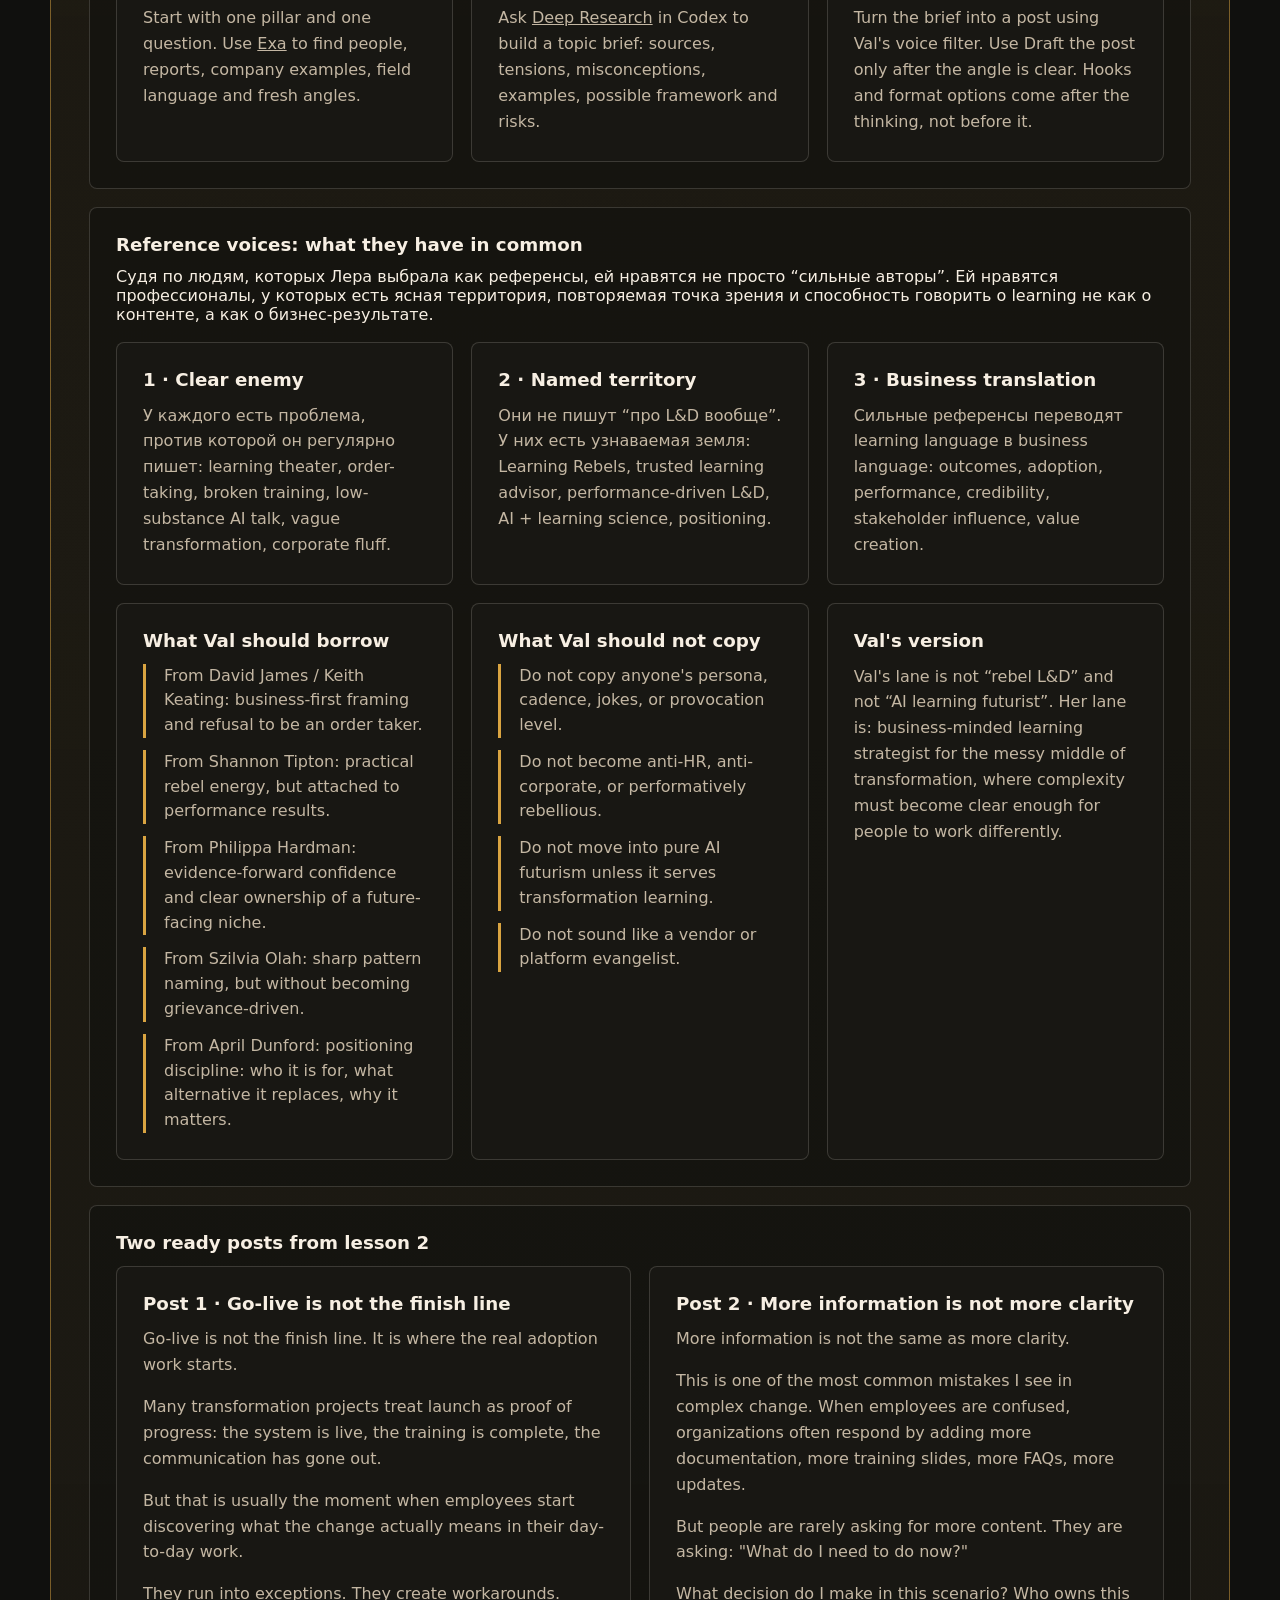
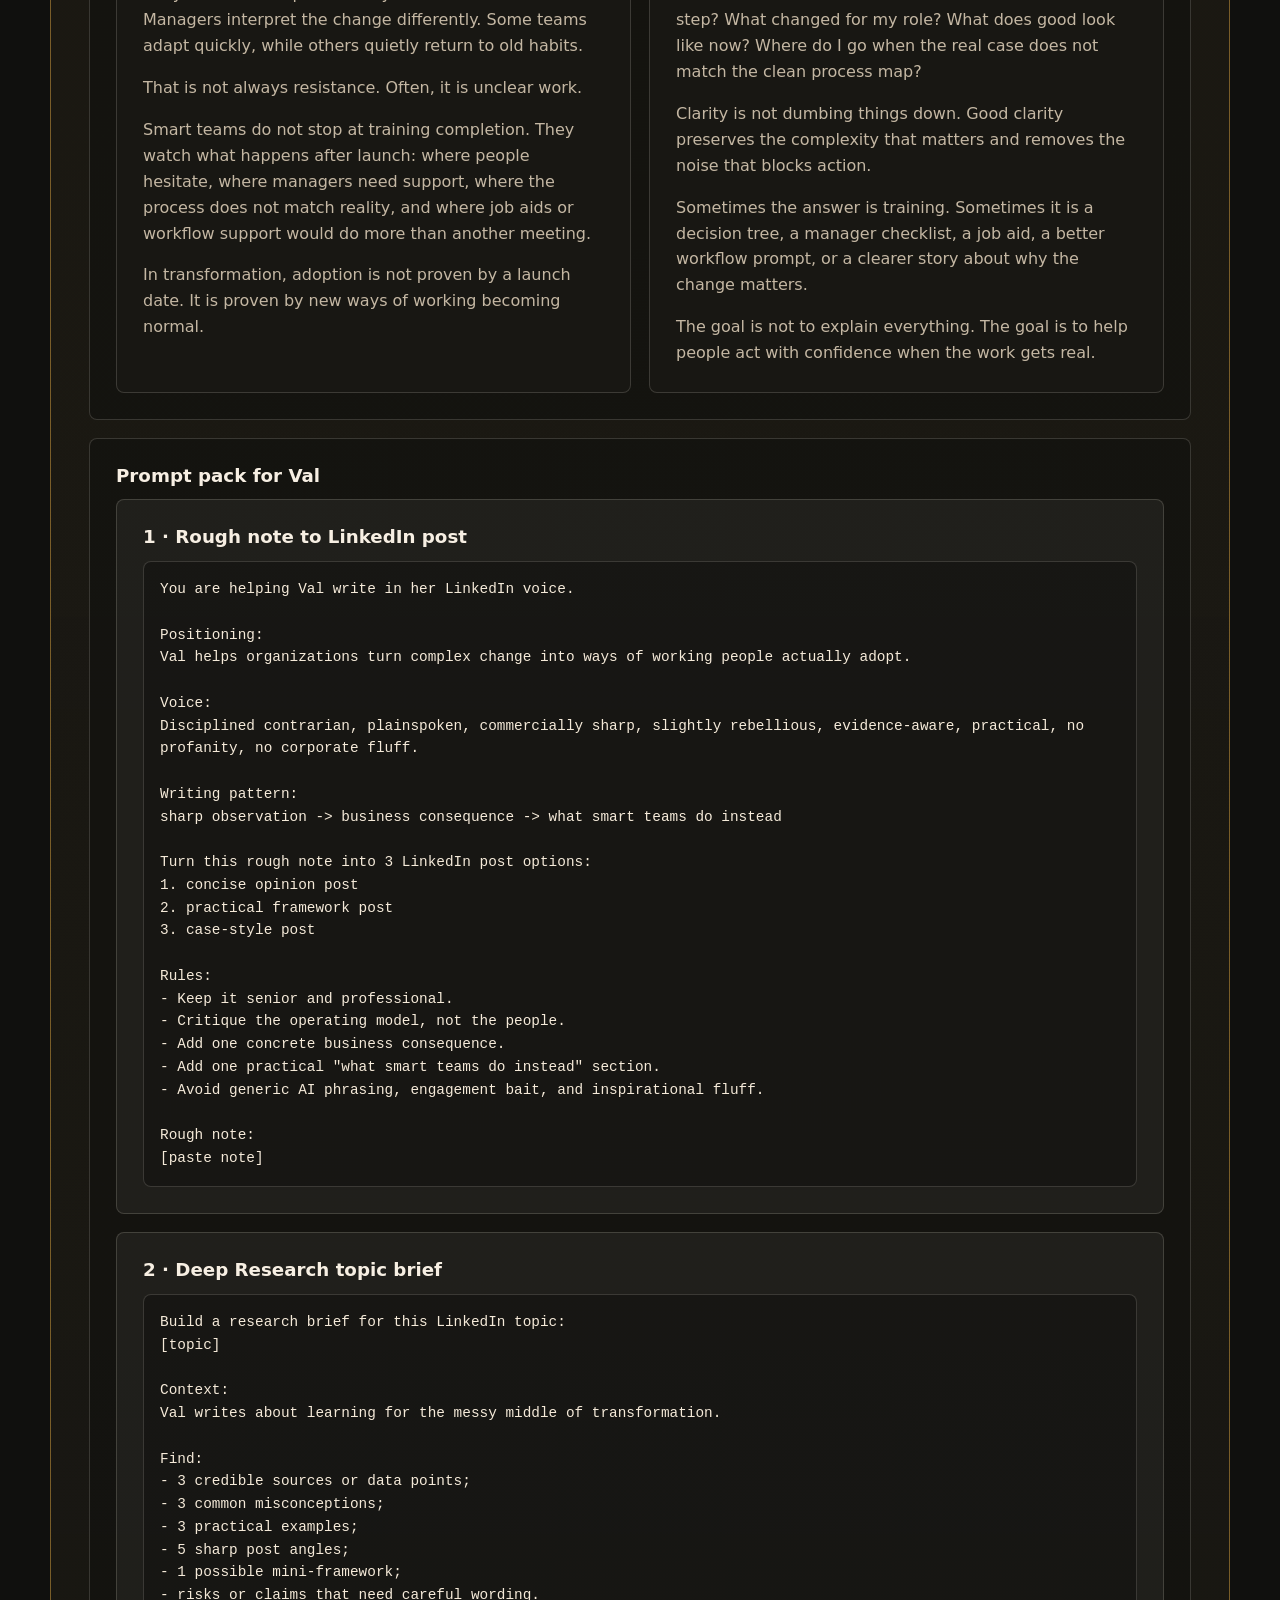
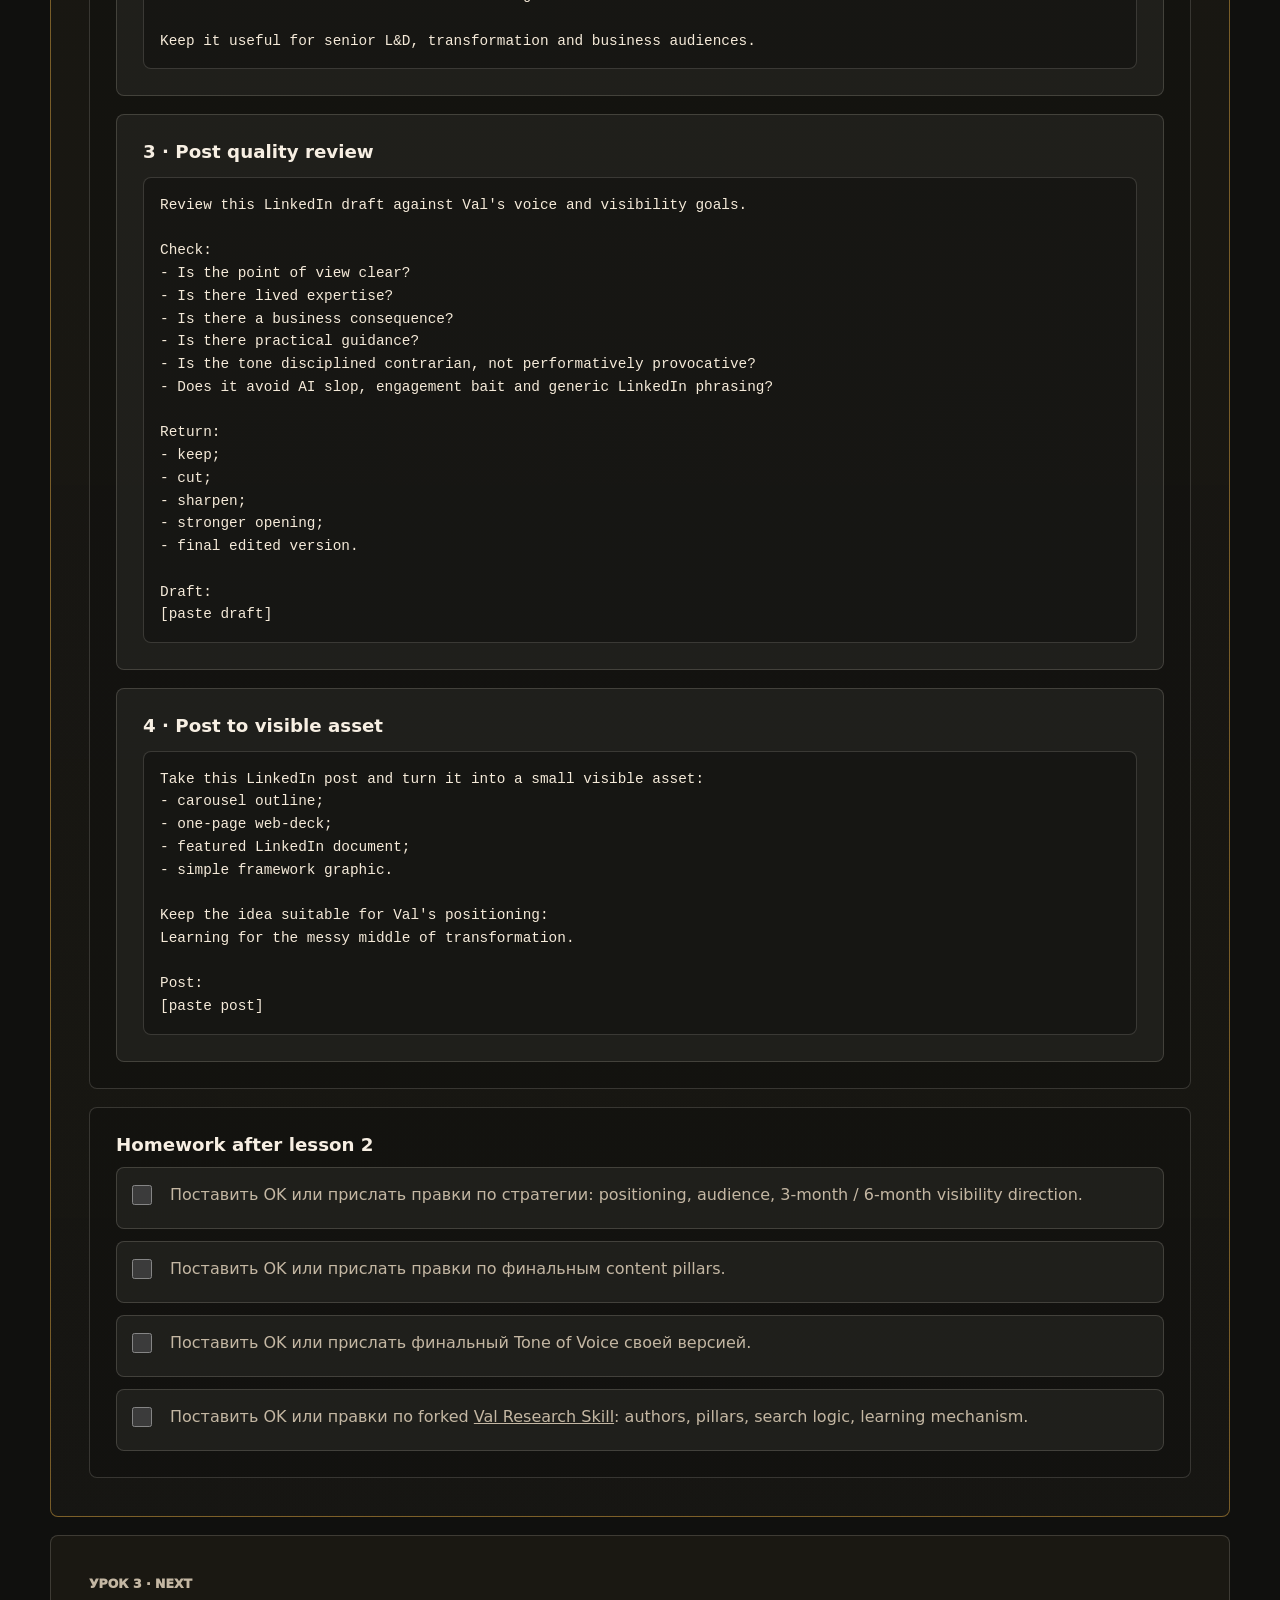
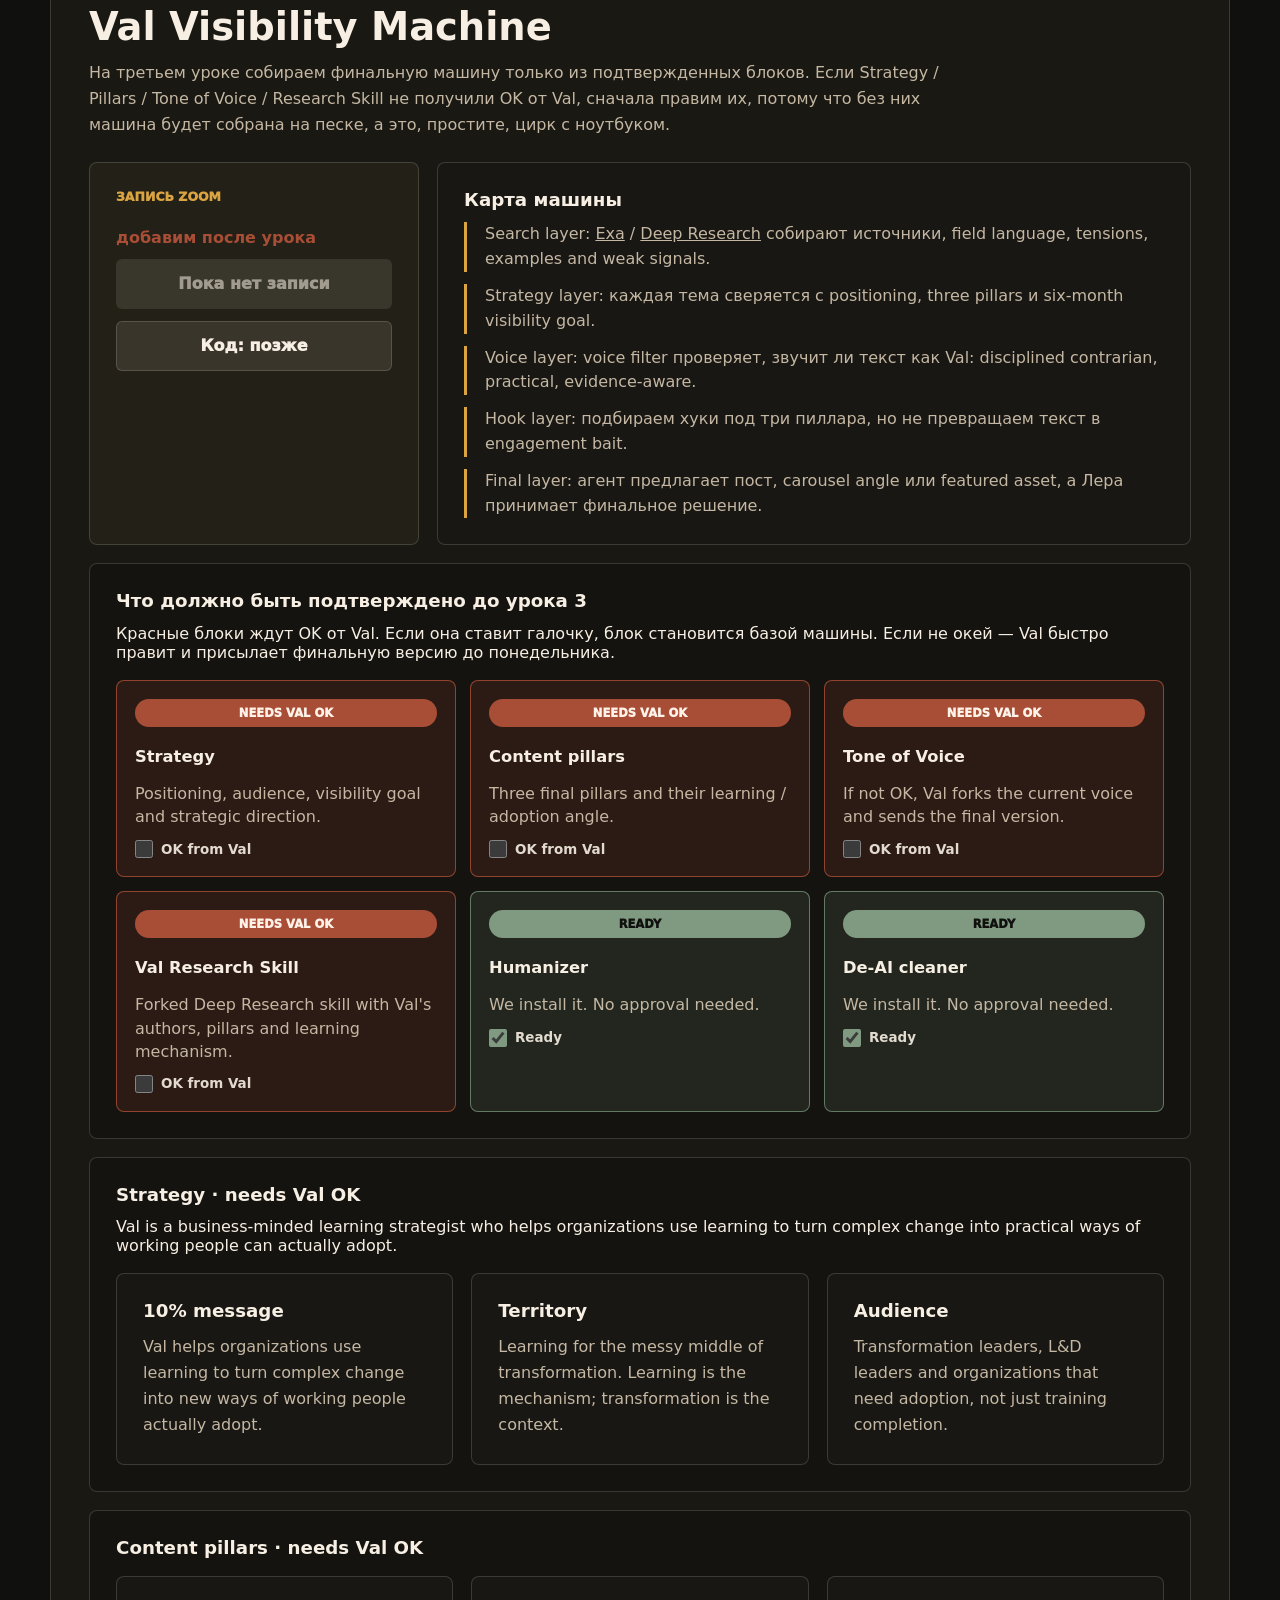
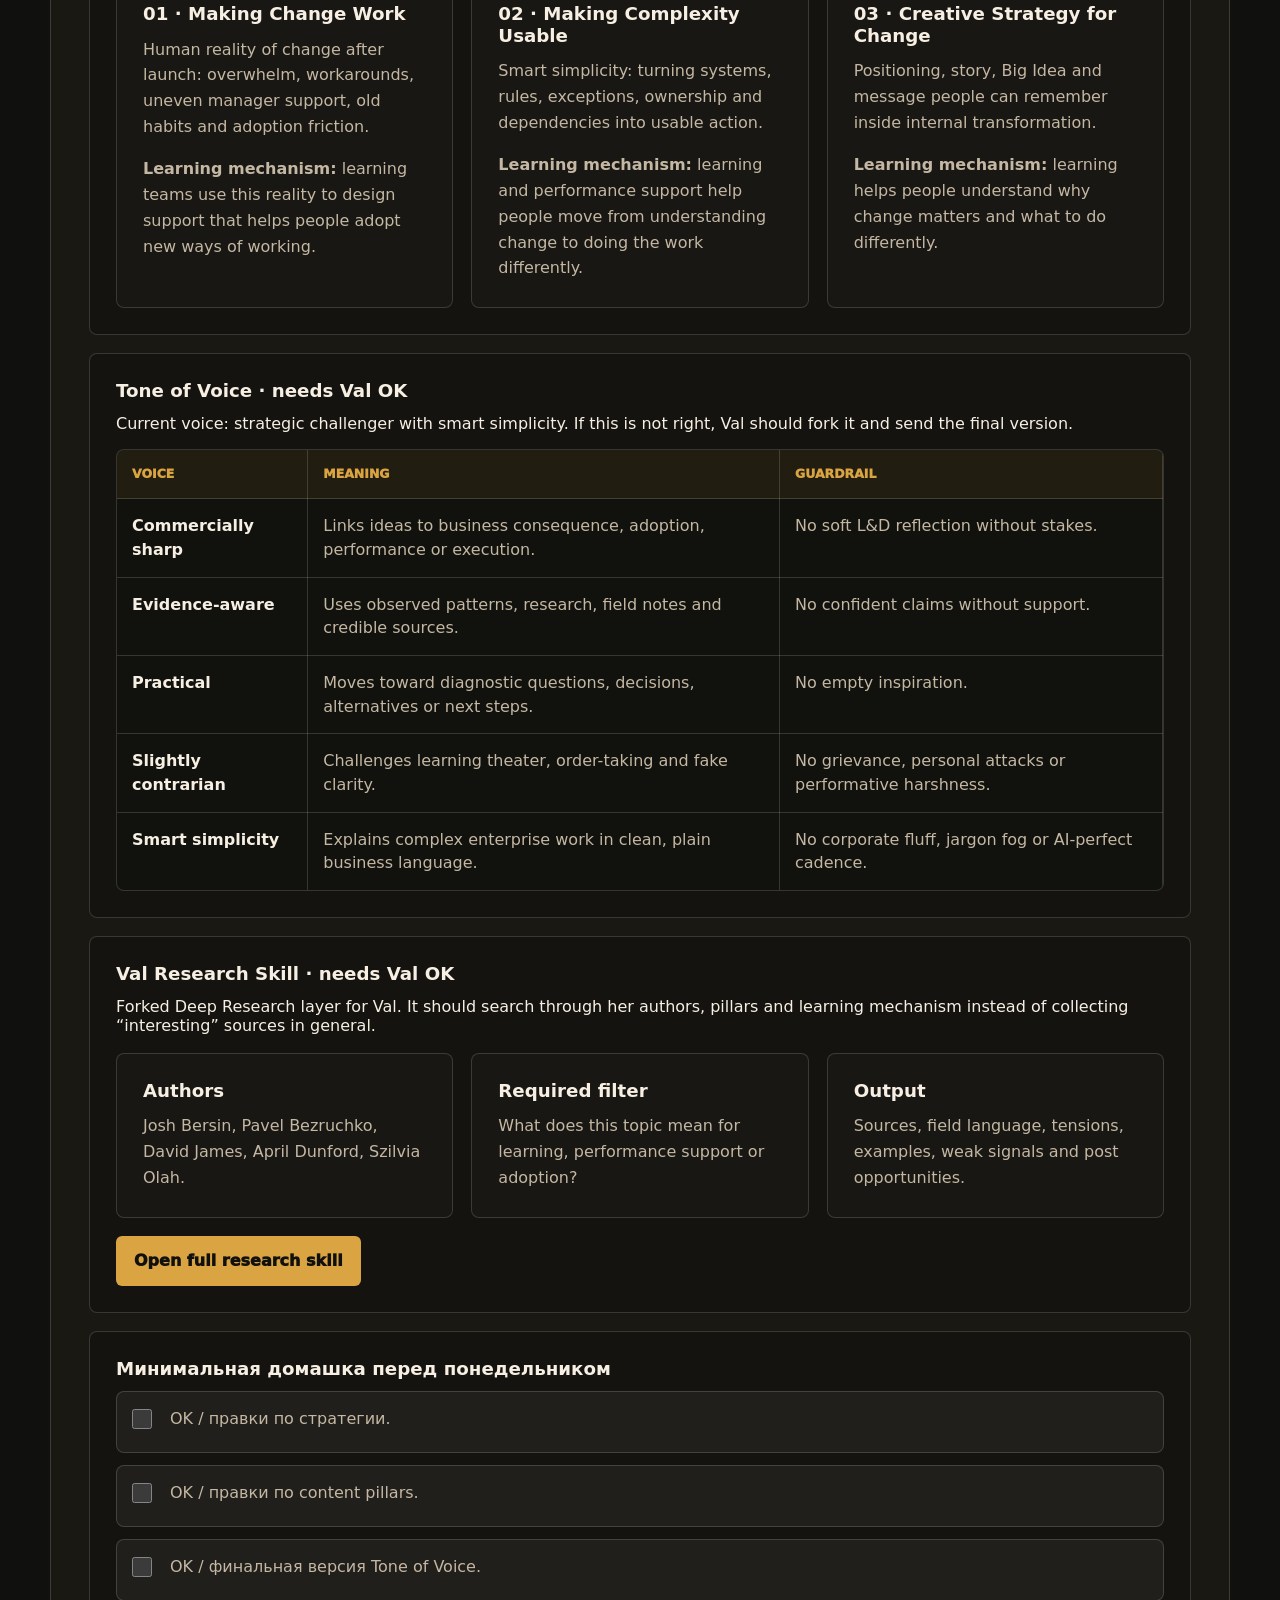
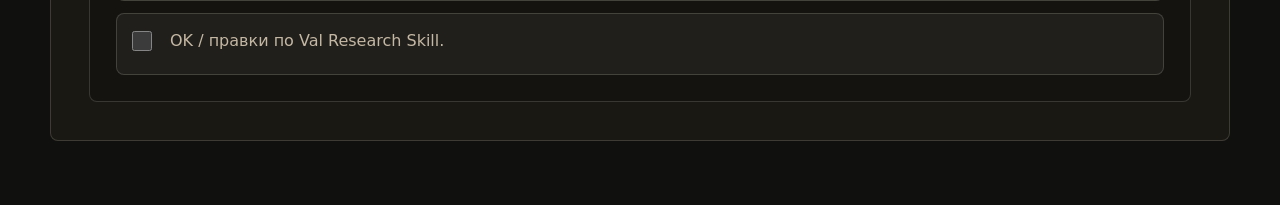
==== commit 7121af86: "Add Val approval details to lesson 3" ====
--- a/index.html
+++ b/index.html
@@ -749,6 +749,140 @@
         </div>
 
         <div class="homework">
+          <h3>Strategy · needs Val OK</h3>
+          <p>
+            Val is a business-minded learning strategist who helps organizations
+            use learning to turn complex change into practical ways of working
+            people can actually adopt.
+          </p>
+          <div class="content-grid">
+            <article class="lesson-panel compact">
+              <h3>10% message</h3>
+              <p>
+                Val helps organizations use learning to turn complex change
+                into new ways of working people actually adopt.
+              </p>
+            </article>
+            <article class="lesson-panel compact">
+              <h3>Territory</h3>
+              <p>
+                Learning for the messy middle of transformation. Learning is
+                the mechanism; transformation is the context.
+              </p>
+            </article>
+            <article class="lesson-panel compact">
+              <h3>Audience</h3>
+              <p>
+                Transformation leaders, L&amp;D leaders and organizations that
+                need adoption, not just training completion.
+              </p>
+            </article>
+          </div>
+        </div>
+
+        <div class="homework">
+          <h3>Content pillars · needs Val OK</h3>
+          <div class="content-grid">
+            <article class="lesson-panel compact">
+              <h3>01 · Making Change Work</h3>
+              <p>
+                Human reality of change after launch: overwhelm, workarounds,
+                uneven manager support, old habits and adoption friction.
+              </p>
+              <p><strong>Learning mechanism:</strong> learning teams use this reality to design support that helps people adopt new ways of working.</p>
+            </article>
+            <article class="lesson-panel compact">
+              <h3>02 · Making Complexity Usable</h3>
+              <p>
+                Smart simplicity: turning systems, rules, exceptions, ownership
+                and dependencies into usable action.
+              </p>
+              <p><strong>Learning mechanism:</strong> learning and performance support help people move from understanding change to doing the work differently.</p>
+            </article>
+            <article class="lesson-panel compact">
+              <h3>03 · Creative Strategy for Change</h3>
+              <p>
+                Positioning, story, Big Idea and message people can remember
+                inside internal transformation.
+              </p>
+              <p><strong>Learning mechanism:</strong> learning helps people understand why change matters and what to do differently.</p>
+            </article>
+          </div>
+        </div>
+
+        <div class="homework">
+          <h3>Tone of Voice · needs Val OK</h3>
+          <p>
+            Current voice: strategic challenger with smart simplicity. If this
+            is not right, Val should fork it and send the final version.
+          </p>
+          <div class="table-wrap">
+            <table>
+              <thead>
+                <tr>
+                  <th>Voice</th>
+                  <th>Meaning</th>
+                  <th>Guardrail</th>
+                </tr>
+              </thead>
+              <tbody>
+                <tr>
+                  <td>Commercially sharp</td>
+                  <td>Links ideas to business consequence, adoption, performance or execution.</td>
+                  <td>No soft L&amp;D reflection without stakes.</td>
+                </tr>
+                <tr>
+                  <td>Evidence-aware</td>
+                  <td>Uses observed patterns, research, field notes and credible sources.</td>
+                  <td>No confident claims without support.</td>
+                </tr>
+                <tr>
+                  <td>Practical</td>
+                  <td>Moves toward diagnostic questions, decisions, alternatives or next steps.</td>
+                  <td>No empty inspiration.</td>
+                </tr>
+                <tr>
+                  <td>Slightly contrarian</td>
+                  <td>Challenges learning theater, order-taking and fake clarity.</td>
+                  <td>No grievance, personal attacks or performative harshness.</td>
+                </tr>
+                <tr>
+                  <td>Smart simplicity</td>
+                  <td>Explains complex enterprise work in clean, plain business language.</td>
+                  <td>No corporate fluff, jargon fog or AI-perfect cadence.</td>
+                </tr>
+              </tbody>
+            </table>
+          </div>
+        </div>
+
+        <div class="homework">
+          <h3>Val Research Skill · needs Val OK</h3>
+          <p>
+            Forked Deep Research layer for Val. It should search through her
+            authors, pillars and learning mechanism instead of collecting
+            “interesting” sources in general.
+          </p>
+          <div class="content-grid">
+            <article class="lesson-panel compact">
+              <h3>Authors</h3>
+              <p>Josh Bersin, Pavel Bezruchko, David James, April Dunford, Szilvia Olah.</p>
+            </article>
+            <article class="lesson-panel compact">
+              <h3>Required filter</h3>
+              <p>What does this topic mean for learning, performance support or adoption?</p>
+            </article>
+            <article class="lesson-panel compact">
+              <h3>Output</h3>
+              <p>Sources, field language, tensions, examples, weak signals and post opportunities.</p>
+            </article>
+          </div>
+          <a class="primary-action inline-action" href="./valeria-research-skill.html">
+            Open full research skill
+          </a>
+        </div>
+
+        <div class="homework">
           <h3>Минимальная домашка перед понедельником</h3>
           <div class="task-list">
             <label class="task-item"><input type="checkbox" /><span>OK / правки по стратегии.</span></label>
